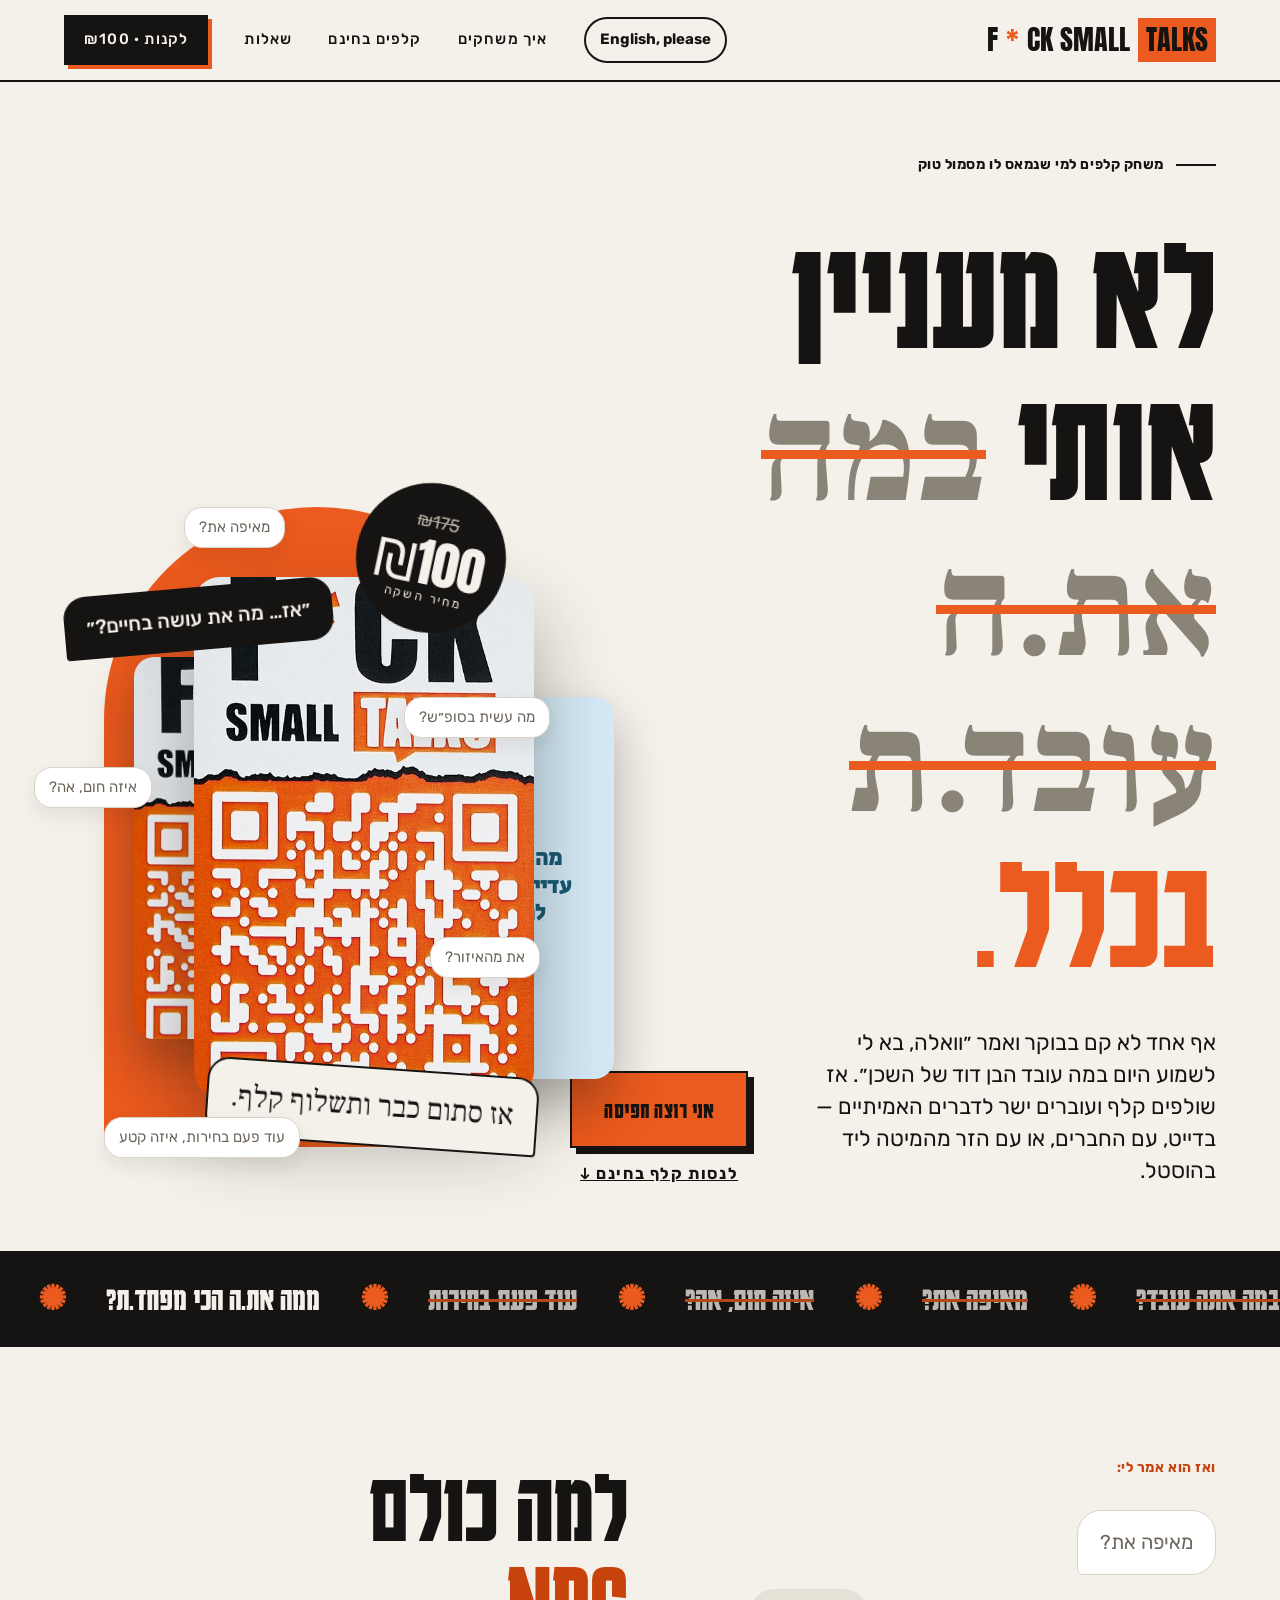
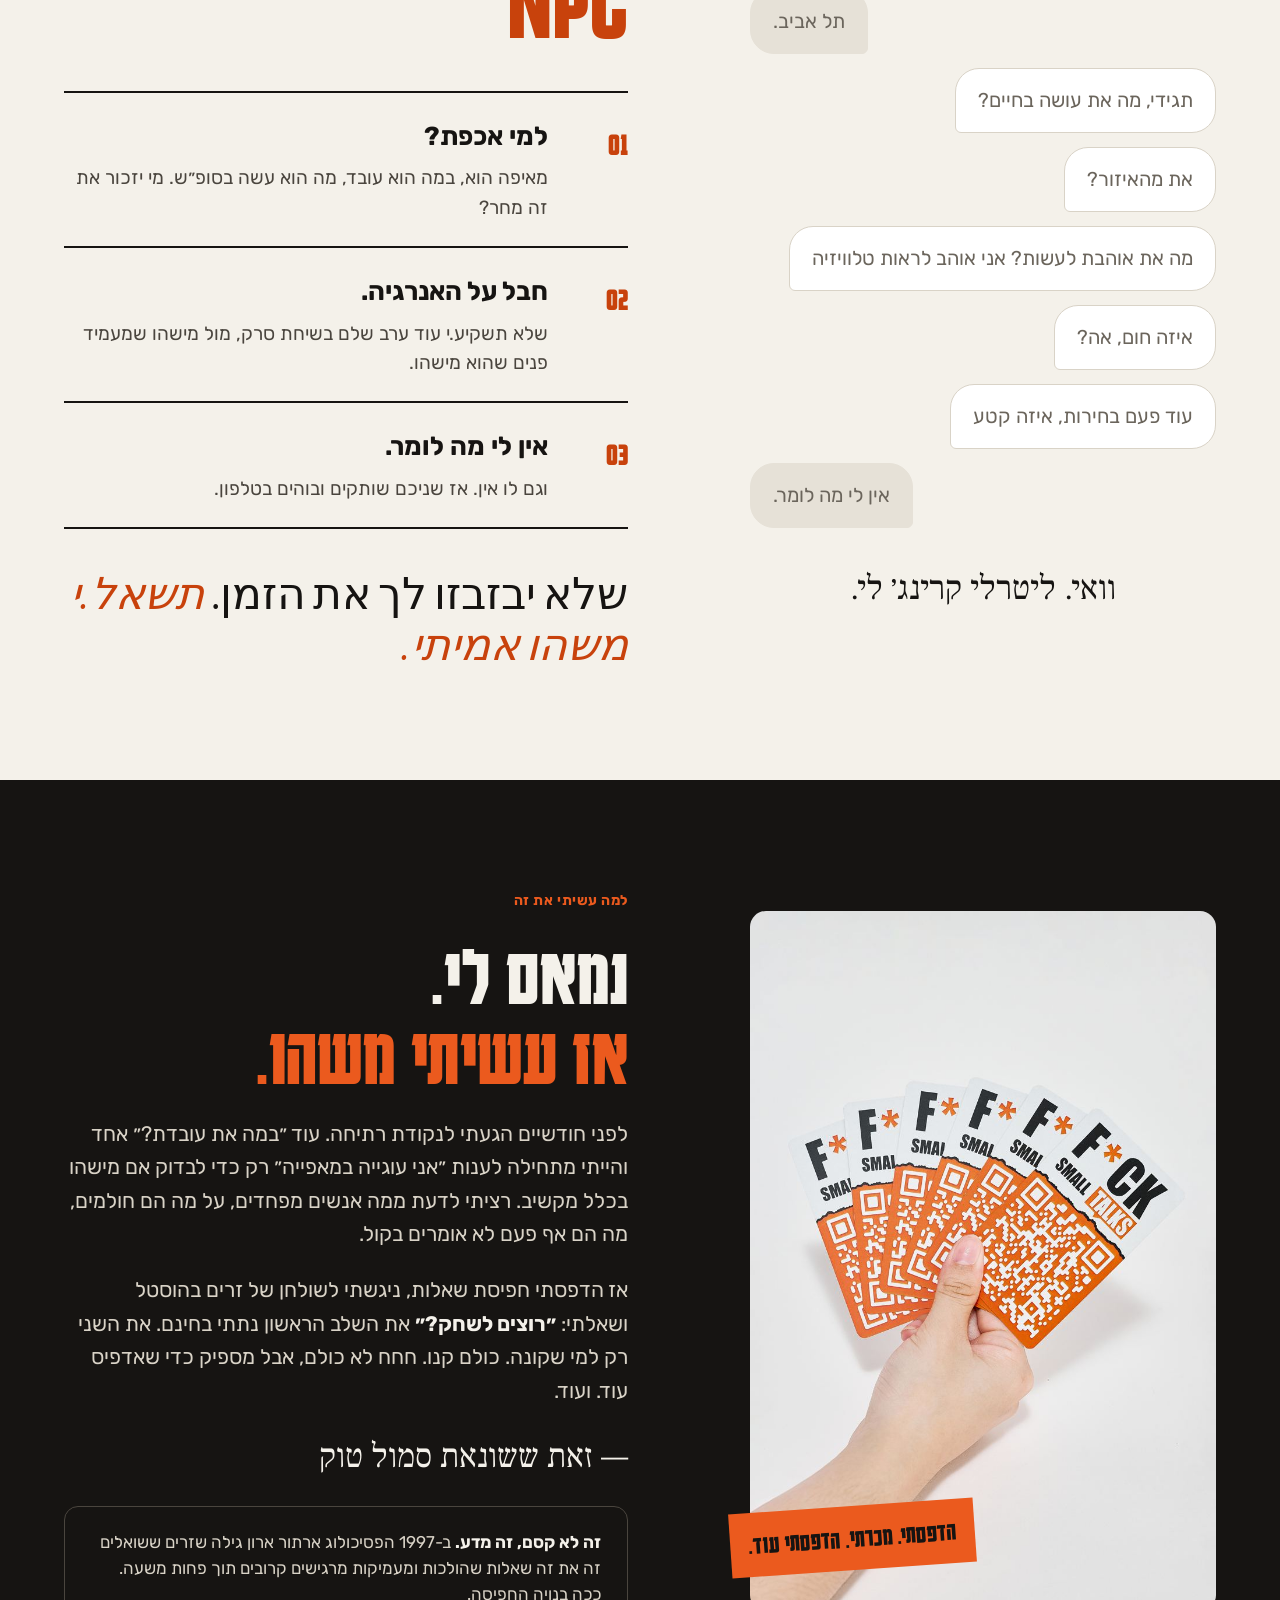
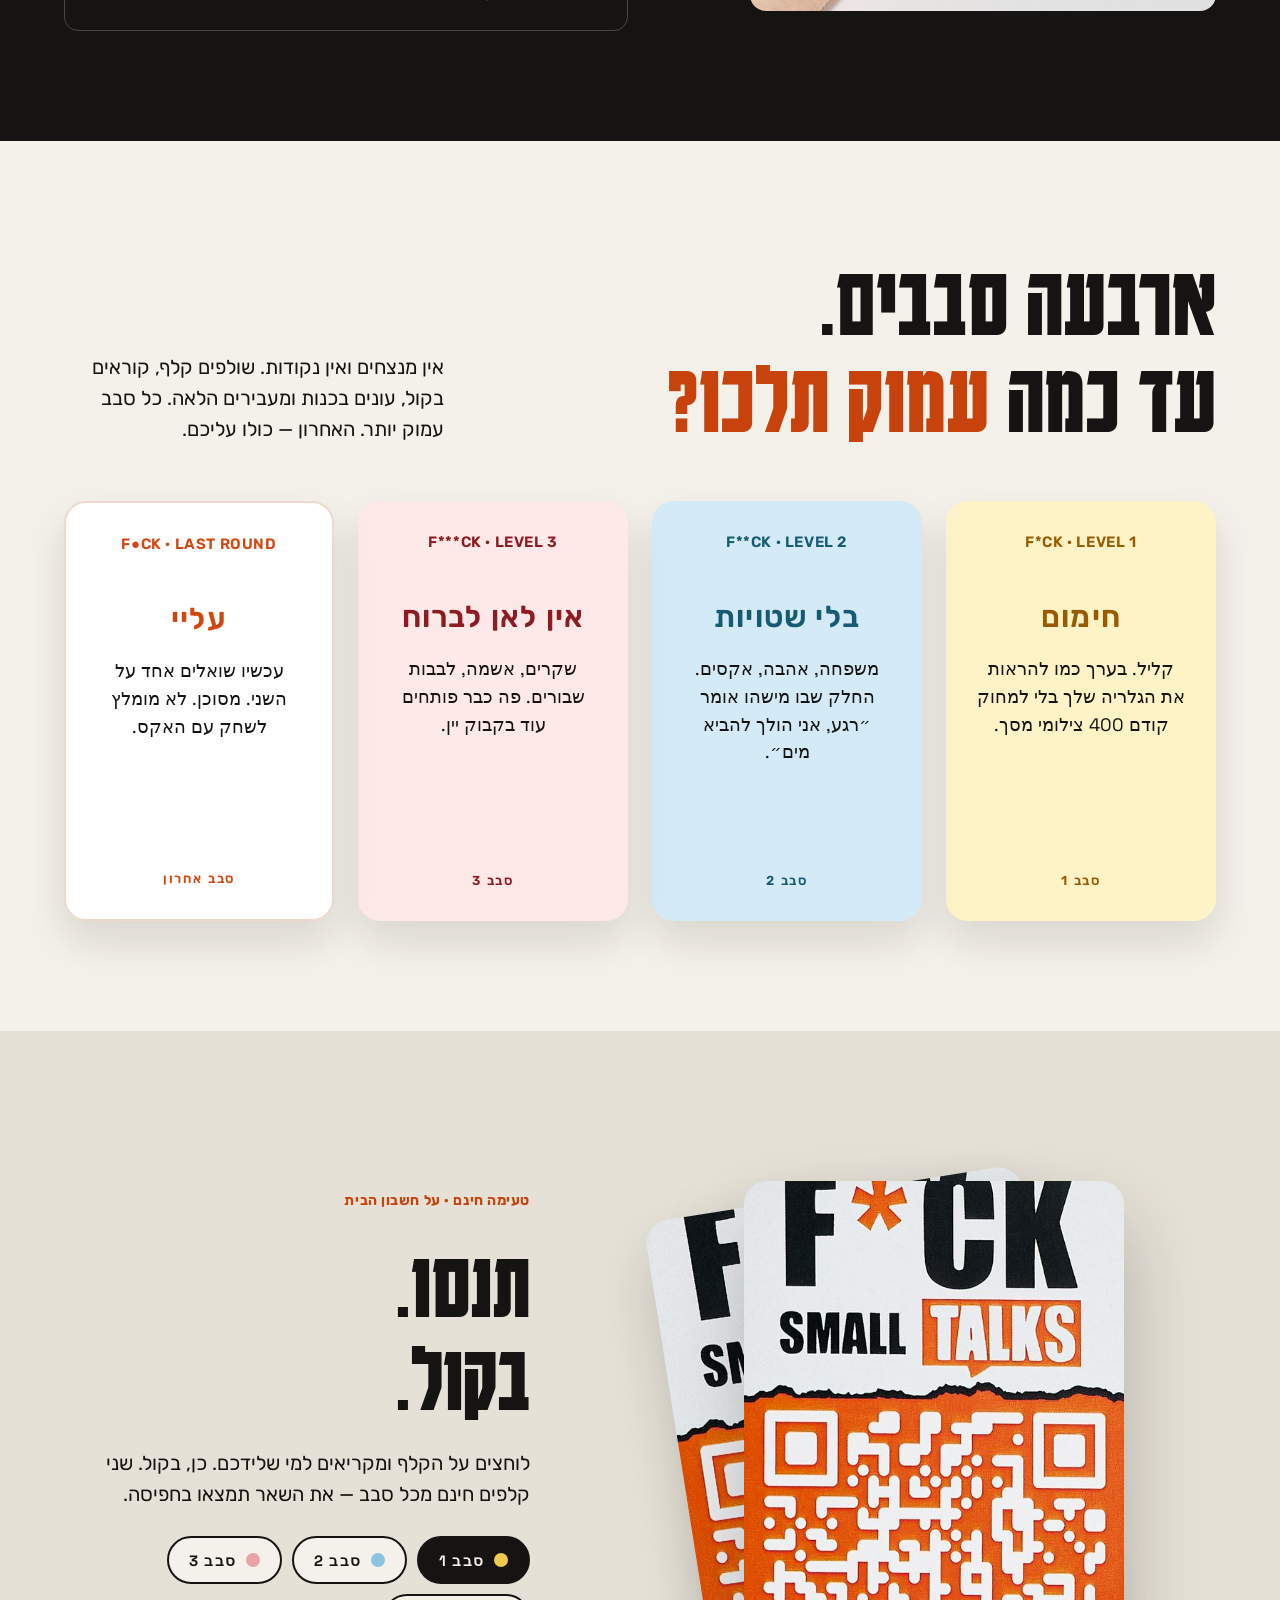
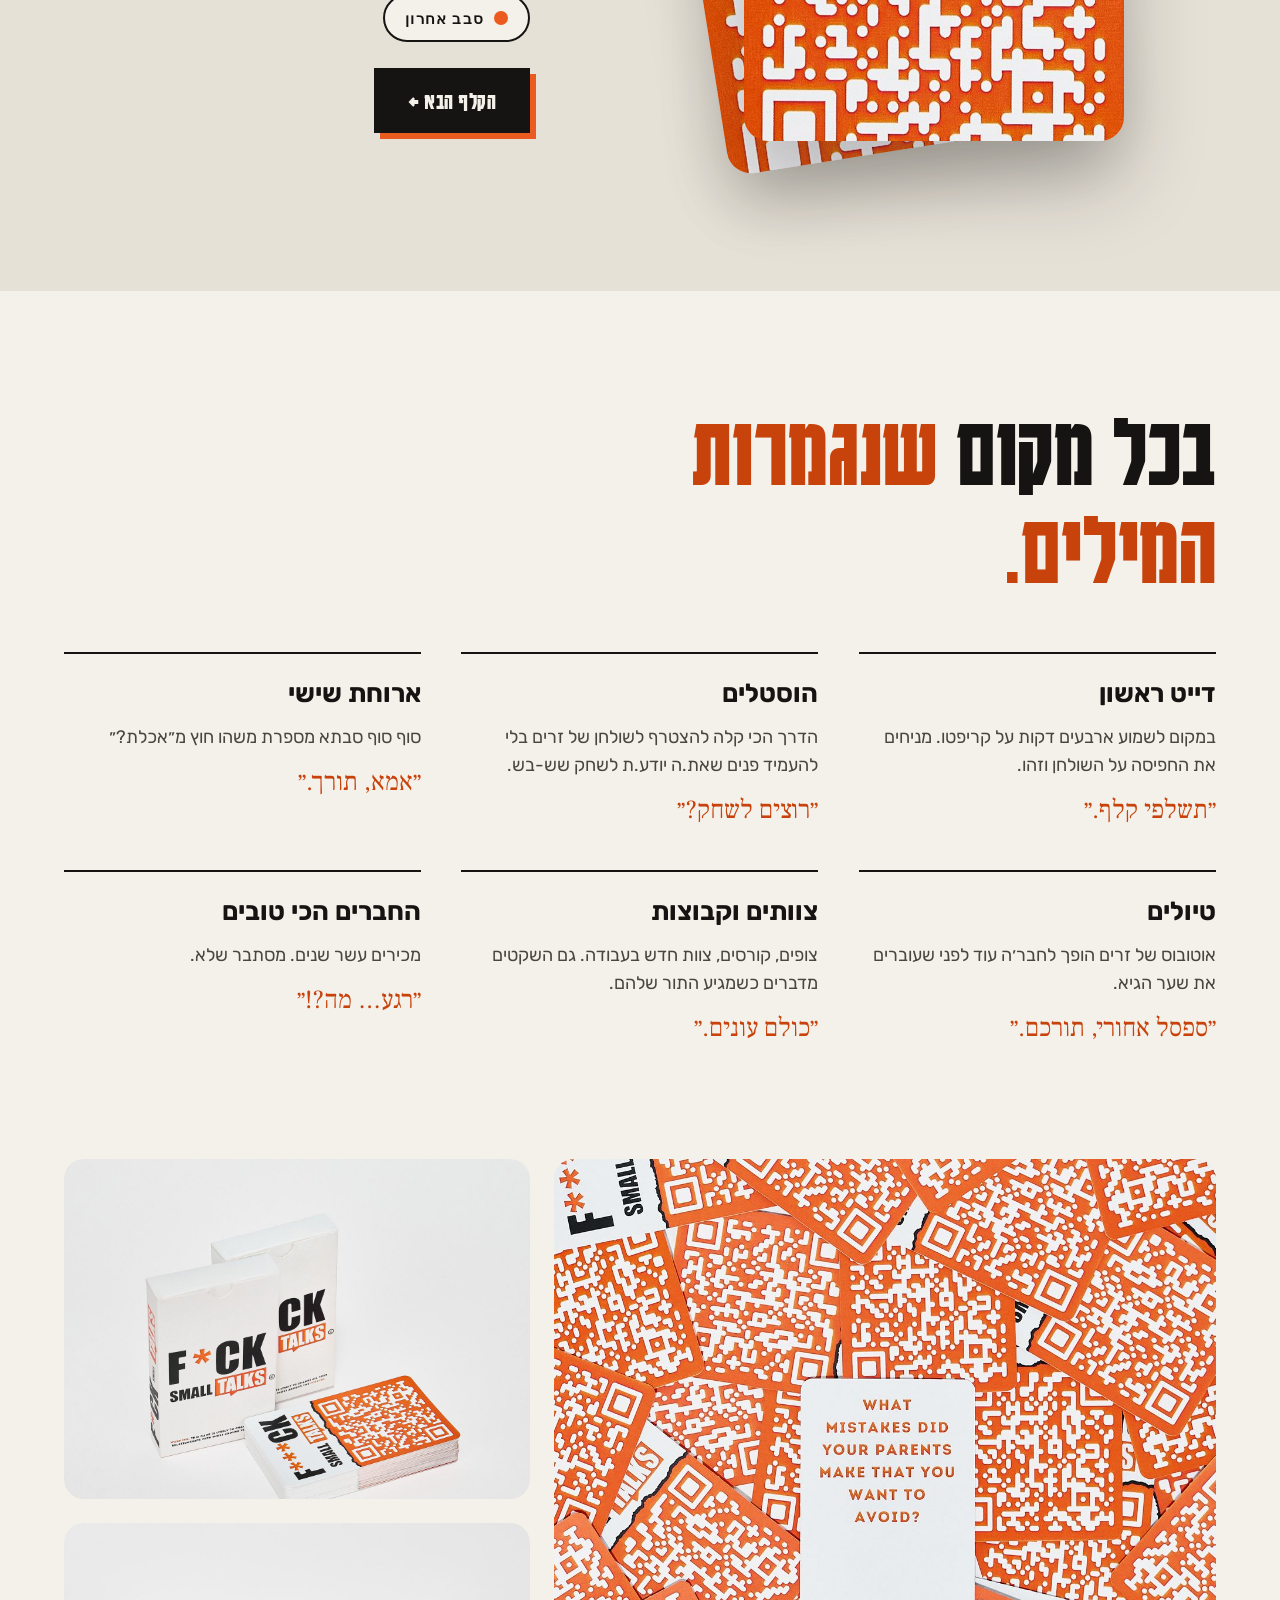
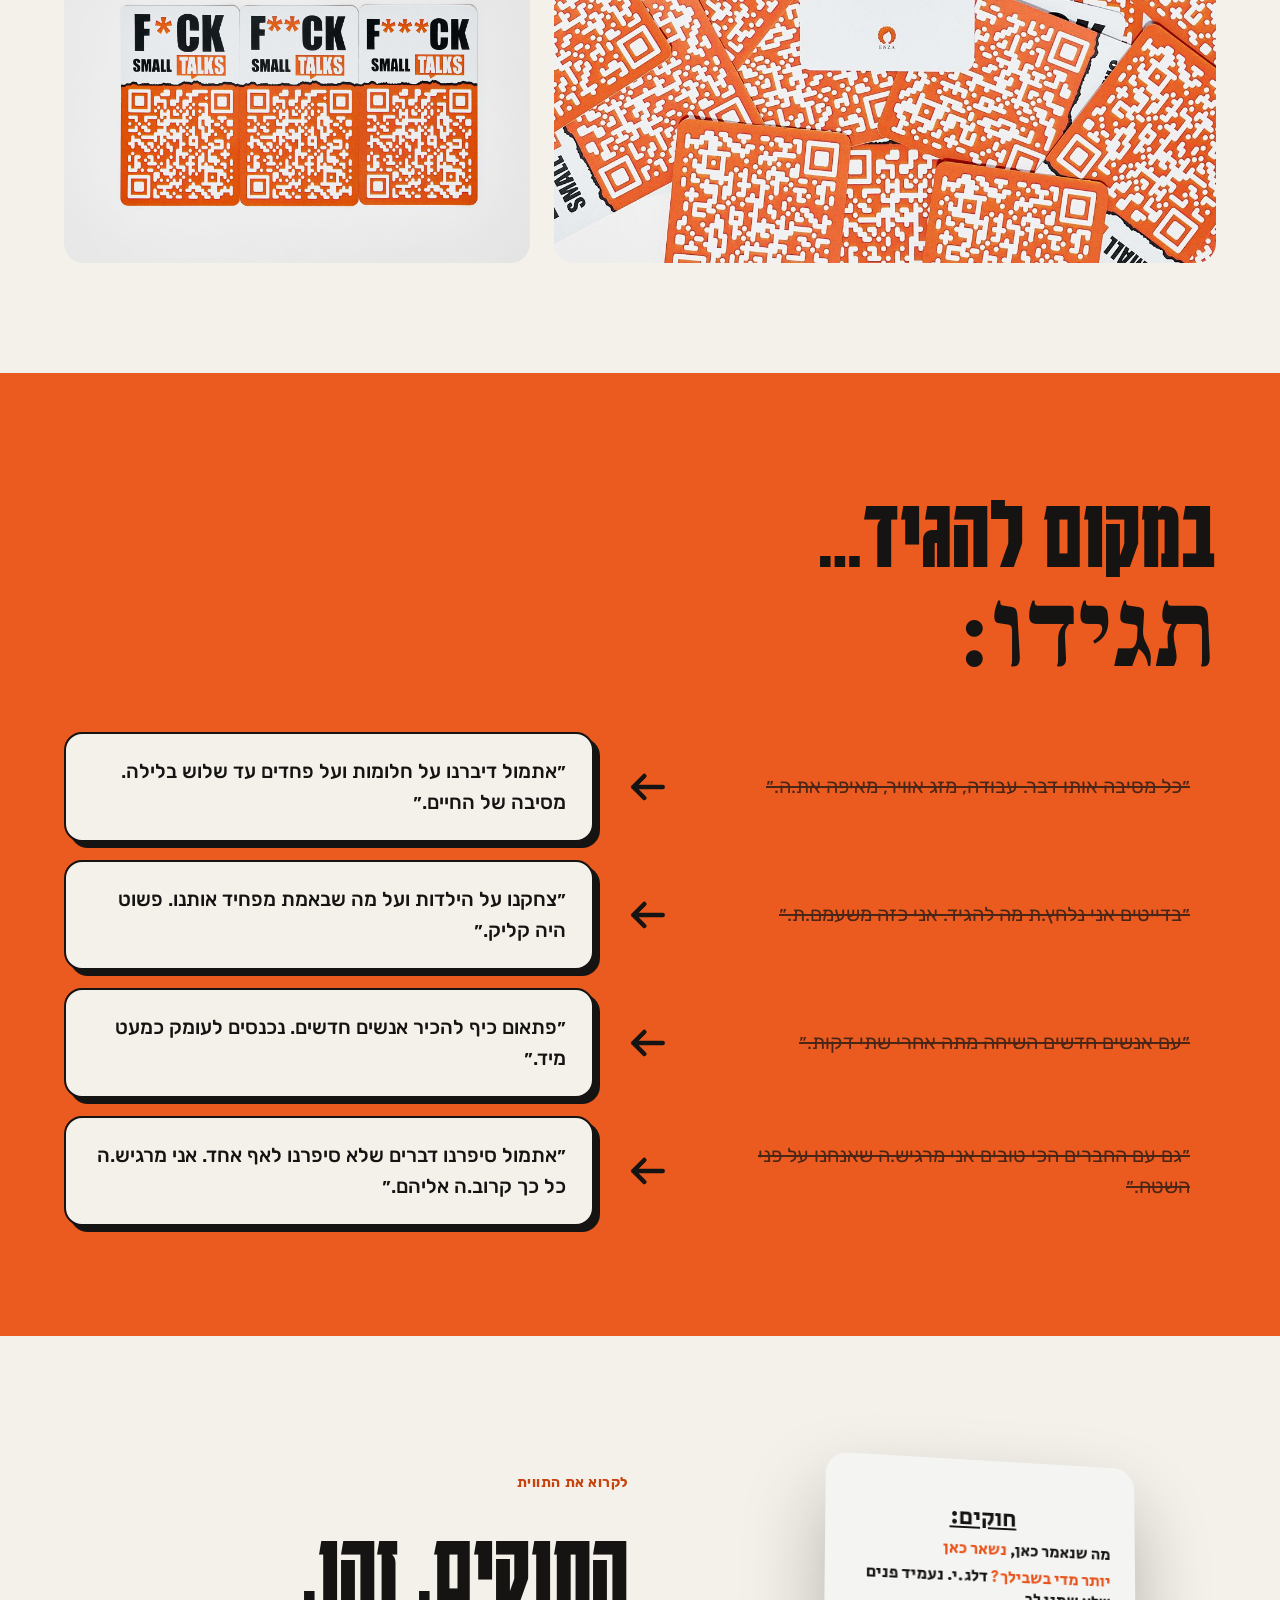
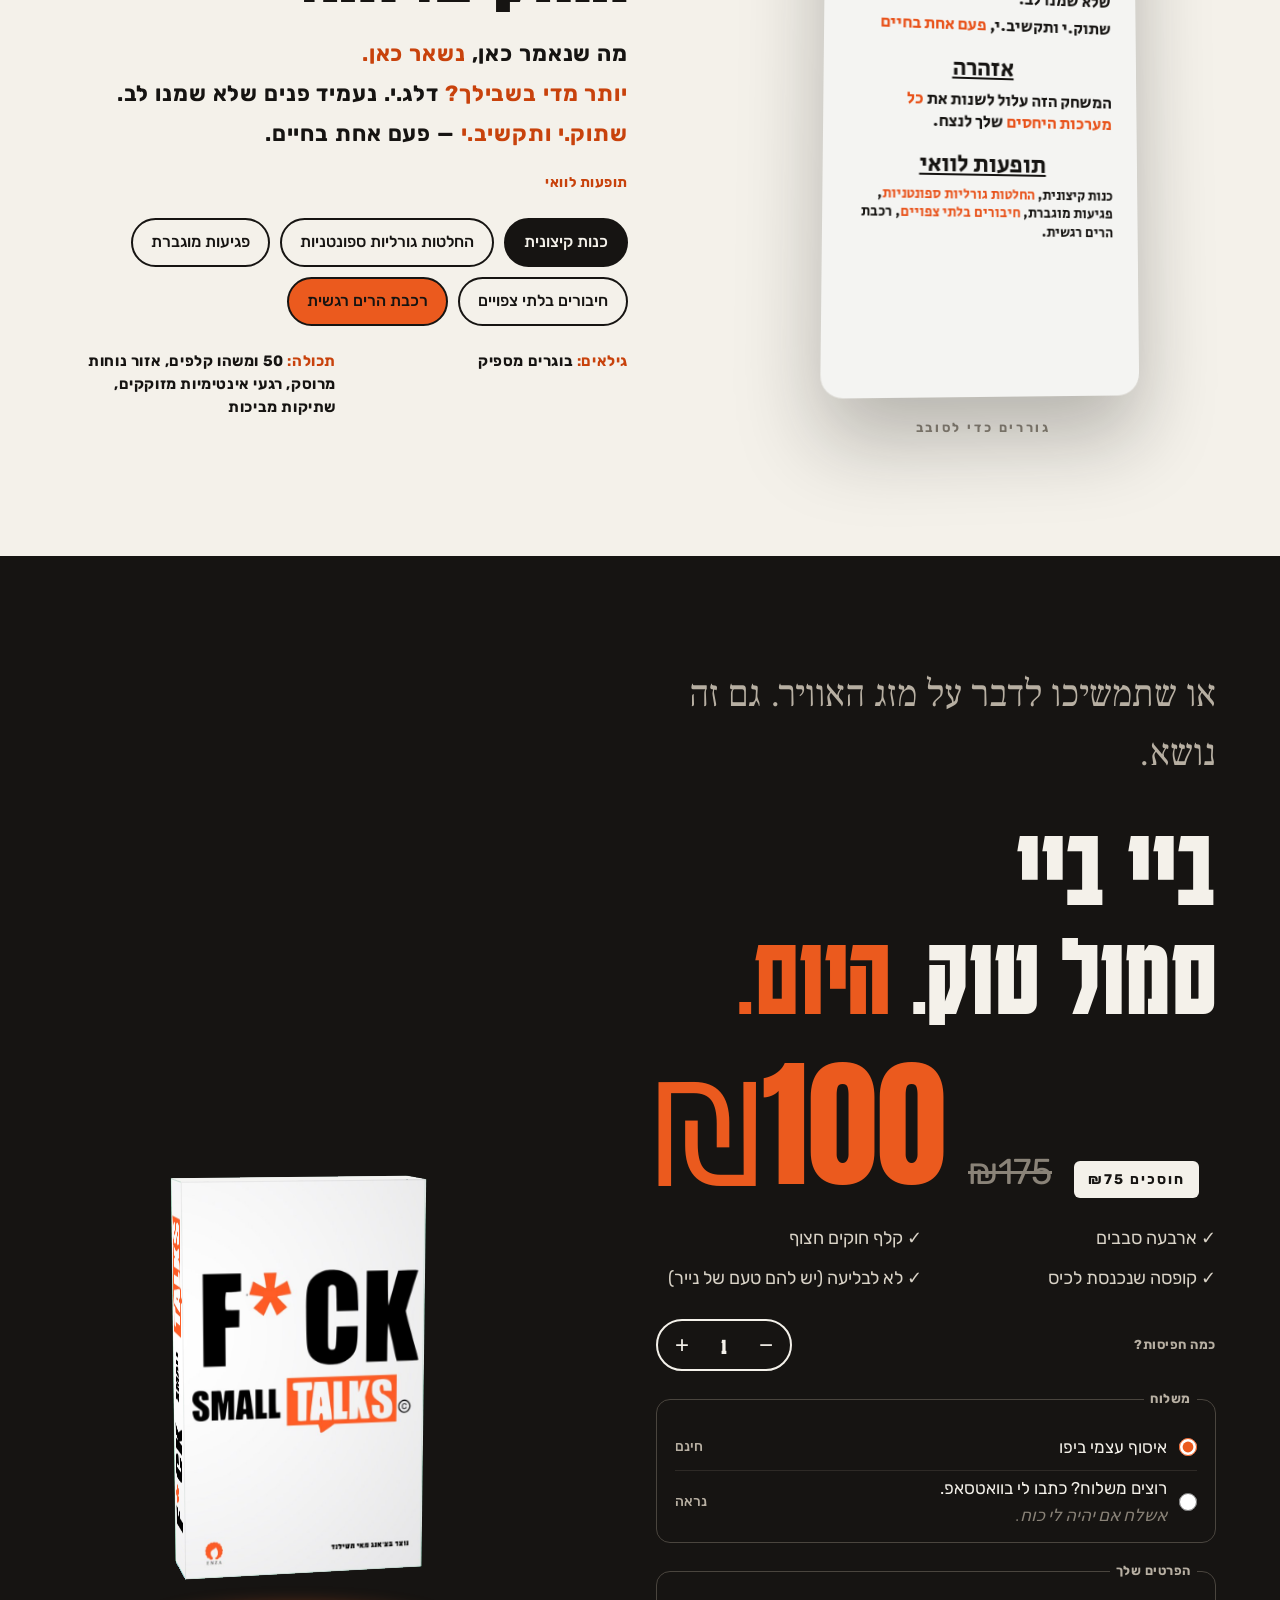
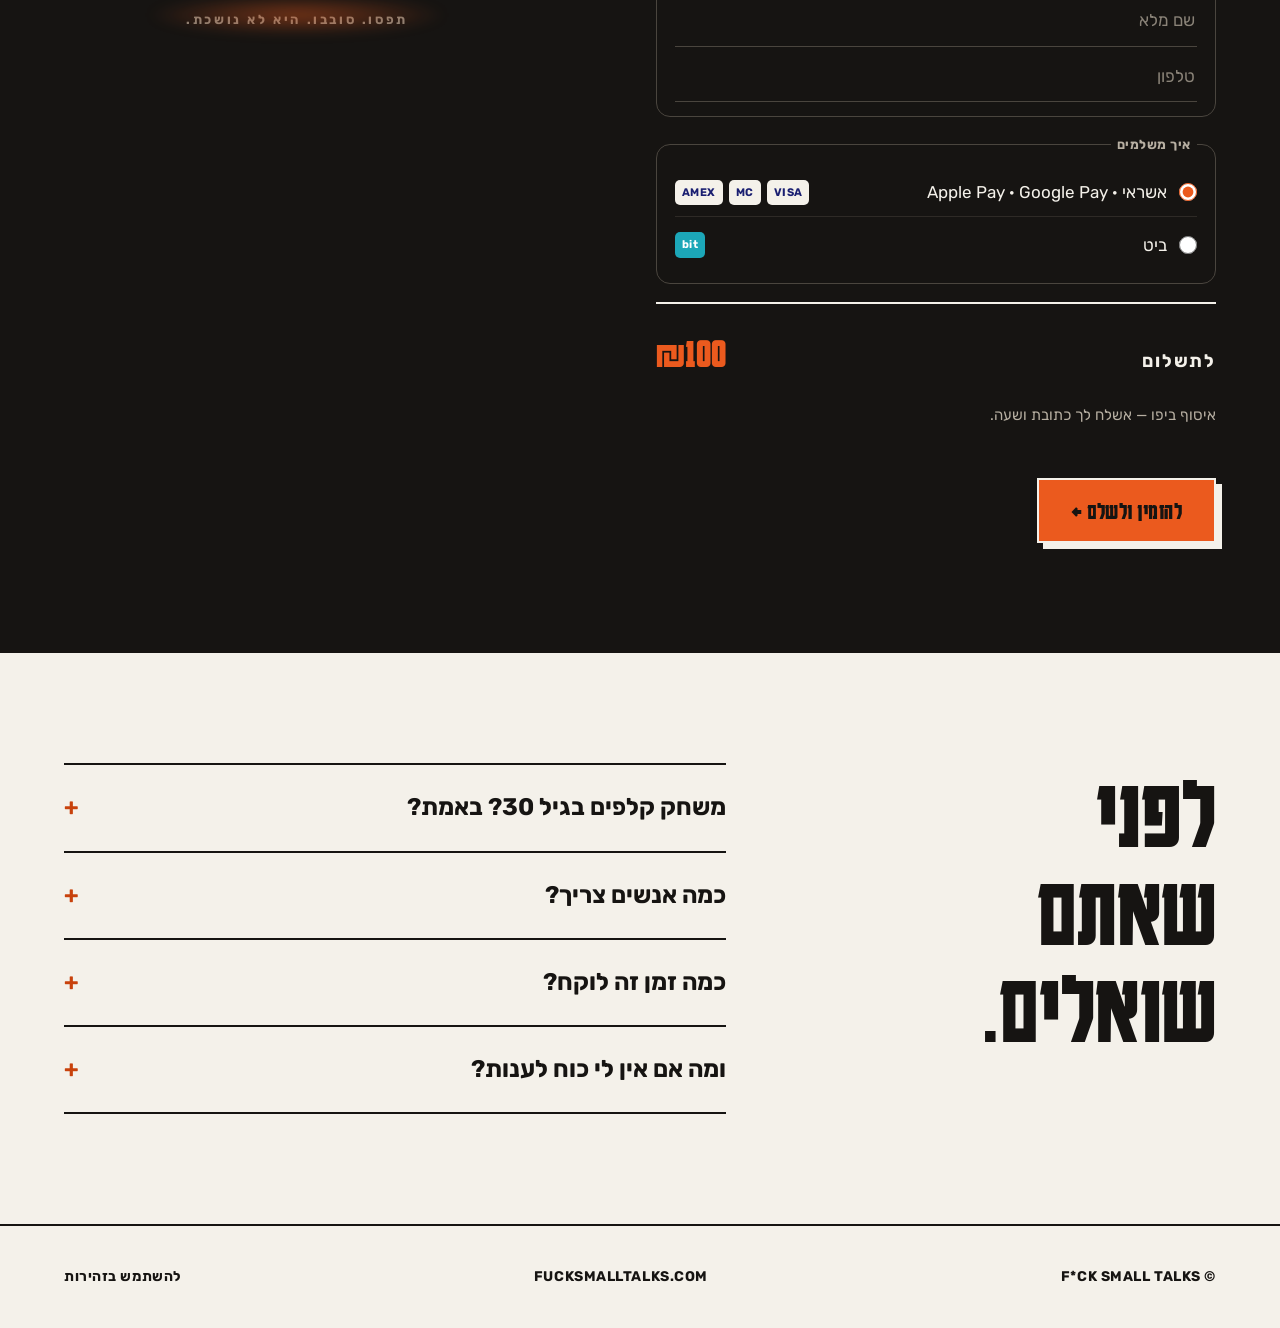
==== docs/he.html @ 609b2f0c "Mobile: free-cards section shows text, rounds, card, then next button Co-Authored-By: Claude Opus 5." ====
<!DOCTYPE html>
<html lang="he" dir="rtl">
<head>
<meta charset="UTF-8"/>
<meta name="viewport" content="width=device-width, initial-scale=1.0"/>
<title>F*CK SMALL TALKS — משחק קלפים נגד סמול טוק</title>
<meta name="description" content="לא מעניין אותי במה את.ה עובד.ת. מה הכי מפחיד אותך? משחק קלפים שלוקח כל שיחה לעומק תוך דקות."/>
<meta property="og:title" content="F*CK SMALL TALKS"/>
<meta property="og:description" content="Nobody cares what you do for a living. Tell me your biggest fear."/>
<meta property="og:image" content="img/group6.jpg"/>
<link rel="preconnect" href="https://fonts.googleapis.com"/>
<link rel="preconnect" href="https://fonts.gstatic.com" crossorigin/>
<link href="https://fonts.googleapis.com/css2?family=Anton&family=Karantina:wght@700&family=Rubik:wght@400;500;700&family=Secular+One&family=Frank+Ruhl+Libre:wght@500&family=Fredoka:wght@500;600&family=Instrument+Serif:ital@0;1&family=Space+Grotesk:wght@400;500;700&display=swap" rel="stylesheet"/>
<style>
:root{
  --paper:#F4F1EA;--paper2:#E6E1D7;--ink:#161412;--orange:#EB5A1E;--orange-dk:#C8420C;
  --muted:#4A453E;--line:#D9D3C7;
}
*,*::before,*::after{box-sizing:border-box;margin:0;padding:0}
html{scroll-behavior:smooth;overflow-x:hidden}
body{background:var(--paper);color:var(--ink);font-family:'Space Grotesk',sans-serif;font-size:18px;line-height:1.55;overflow-x:hidden}
img{max-width:100%;display:block}
a{color:var(--ink)}a:hover{color:var(--orange-dk)}
.wrap{max-width:1440px;margin:0 auto;padding:0 64px}
.display{font-family:Anton,'Arial Narrow',sans-serif;font-weight:400;text-transform:uppercase;line-height:.9}
.serif{font-family:'Instrument Serif',serif;font-style:italic;text-transform:none}
.kicker{font-size:14px;font-weight:700;letter-spacing:.22em;text-transform:uppercase;color:var(--orange-dk)}
.o{color:var(--orange)}.odk{color:var(--orange-dk)}
section{padding:110px 0}
h2.display{font-size:clamp(56px,8vw,120px)}
.grid12{display:grid;grid-template-columns:repeat(12,minmax(0,1fr));column-gap:24px}
.btn{display:inline-block;text-decoration:none;font-family:Anton,sans-serif;text-transform:uppercase;letter-spacing:.02em;font-size:24px;padding:18px 32px;border:2px solid var(--ink);cursor:pointer;transition:transform .15s,box-shadow .15s}
.btn:hover{transform:translate(-2px,-2px)}
.btn-o{background:var(--orange);color:var(--ink);box-shadow:6px 6px 0 var(--ink)}
.btn-o:hover{color:var(--ink);box-shadow:8px 8px 0 var(--ink)}
.btn-k{background:var(--ink);color:var(--paper);box-shadow:6px 6px 0 var(--orange)}
.btn-k:hover{color:var(--paper)}

/* NAV */
nav{position:sticky;top:0;z-index:40;background:rgba(244,241,234,.94);backdrop-filter:blur(8px);border-bottom:2px solid var(--ink)}
nav .wrap{height:80px;display:flex;align-items:center;justify-content:space-between}
.logo{text-decoration:none;font-family:Anton,sans-serif;font-size:28px;display:flex;align-items:baseline;gap:8px}
.logo .star{color:var(--orange)}
.logo .tag{background:var(--orange);padding:0 8px}
.navlinks{display:flex;align-items:center;gap:36px;font-size:15px;font-weight:500;letter-spacing:.08em;text-transform:uppercase}
.navlinks a{text-decoration:none}
.navlinks .mb{display:none}
.navlinks .lang{border:2px solid var(--ink);padding:9px 14px;border-radius:999px;text-transform:none;letter-spacing:0;font-weight:700;white-space:nowrap}
.navlinks .lang:hover{background:var(--orange);color:var(--ink)}
.navlinks .cta{background:var(--ink);color:var(--paper);padding:13px 20px;box-shadow:4px 4px 0 var(--orange)}

/* INTRO */
.intro{position:fixed;inset:0;background:var(--ink);z-index:100;overflow:hidden;perspective:1400px;animation:curtain .9s cubic-bezier(.7,0,.2,1) 2.6s forwards}
@keyframes curtain{to{transform:translateY(-105%);visibility:hidden}}
.intro-txt{position:absolute;left:16px;right:16px;top:12vh;text-align:center;font-family:Anton,sans-serif;font-size:clamp(34px,5vw,64px);text-transform:uppercase;color:var(--paper);opacity:0;animation:fadeup .6s ease 1.1s forwards}
@keyframes fadeup{from{opacity:0;transform:translateY(20px)}to{opacity:1;transform:none}}
.deal{position:absolute;left:50%;top:50%;width:min(300px,42vw);aspect-ratio:533/900;margin:-12% 0 0 calc(min(300px,42vw)/-2);border-radius:22px;background:url(img/cardback.jpg) center/cover;box-shadow:0 30px 60px rgba(0,0,0,.45);opacity:0;animation:drop .7s cubic-bezier(.2,.9,.25,1.15) forwards,fan .8s cubic-bezier(.6,0,.2,1) 1.5s forwards}
.d1{animation-delay:.05s,1.5s;--fx:-160%;--fr:-24deg}.d2{animation-delay:.2s,1.5s;--fx:-80%;--fr:-12deg}.d3{animation-delay:.35s,1.5s;--fx:0%;--fr:0deg}.d4{animation-delay:.5s,1.5s;--fx:80%;--fr:12deg}.d5{animation-delay:.65s,1.5s;--fx:160%;--fr:24deg}
@keyframes drop{0%{opacity:0;transform:translate3d(0,-900px,400px) rotateX(70deg) rotateZ(-30deg)}100%{opacity:1;transform:none}}
@keyframes fan{to{opacity:1;transform:translate3d(var(--fx),40px,0) rotateZ(var(--fr))}}

/* HERO */
#top{padding:72px 0 64px}
.hero{align-items:end}
.hero-l{grid-column:span 7;display:flex;flex-direction:column;gap:40px}
.eyebrow{display:flex;align-items:center;gap:12px;font-size:14px;font-weight:700;letter-spacing:.22em;text-transform:uppercase}
.eyebrow::before{content:'';width:40px;height:2px;background:var(--ink)}
h1.display{font-size:clamp(64px,11.5vw,168px);line-height:.86}
h1 .strike{font-size:.9em;color:#8A8378;text-decoration:line-through;text-decoration-color:var(--orange);text-decoration-thickness:.06em}
.hero-row{display:flex;gap:48px;align-items:flex-end;flex-wrap:wrap}
.hero-row p{max-width:420px;font-size:22px;line-height:1.45}
.hero-ctas{display:flex;flex-direction:column;gap:14px;text-align:center}
.hero-ctas small{font-size:16px;font-weight:700;text-transform:uppercase;letter-spacing:.1em}
.hero-r{grid-column:span 5;position:relative;height:720px}
.arch{position:absolute;inset:40px 0 40px 40px;background:var(--orange);border-radius:300px 300px 24px 24px}
.stage{position:absolute;left:130px;top:110px;width:340px;height:520px;perspective:1600px}
.spin{position:relative;width:100%;height:100%;transform-style:preserve-3d;animation:spin360 9s cubic-bezier(.45,.05,.55,.95) infinite}
.spin:hover{animation-play-state:paused}
@keyframes spin360{0%{transform:rotateX(8deg) rotateY(0)}50%{transform:rotateX(-6deg) rotateY(180deg)}100%{transform:rotateX(8deg) rotateY(360deg)}}
.side{position:absolute;inset:0;border-radius:26px;backface-visibility:hidden;-webkit-backface-visibility:hidden;box-shadow:0 40px 80px rgba(22,20,18,.35)}
.side.back{background:url(img/cardback.jpg) center/cover}
.side.face{transform:rotateY(180deg);background:#FCE9E8;color:#8E1B22;display:flex;flex-direction:column;align-items:center;justify-content:flex-start;padding:70px 36px 36px;text-align:center;font-family:Fredoka,sans-serif;font-weight:600;text-transform:uppercase;letter-spacing:.05em}
.side.face .q{font-size:30px;line-height:1.25}
.side.face .cat{position:absolute;bottom:32px;left:0;right:0;font-size:14px;letter-spacing:.14em}
.orbit{position:absolute;width:250px;height:382px;border-radius:20px;box-shadow:0 24px 50px rgba(22,20,18,.3);animation:orbit 12s ease-in-out infinite}
.orbit.a{left:70px;top:190px;--r:-14deg;background:url(img/cardback.jpg) center/cover}
.orbit.b{left:300px;top:230px;--r:12deg;animation-delay:-6s;background:#D4EAF6;color:#175A74;display:flex;align-items:center;justify-content:center;padding:30px;text-align:center;font-family:Fredoka,sans-serif;font-weight:600;font-size:22px;line-height:1.25;text-transform:uppercase;letter-spacing:.04em}
@keyframes orbit{0%,100%{transform:translateY(0) rotate(var(--r))}50%{transform:translateY(-26px) rotate(calc(var(--r) + 6deg))}}
.bubble{position:absolute;left:0;top:120px;background:var(--ink);color:var(--paper);padding:16px 22px;border-radius:22px 22px 22px 4px;font-size:20px;font-weight:500;transform:rotate(-5deg)}
.bubble2{position:absolute;right:-8px;top:600px;background:var(--paper);border:2px solid var(--ink);padding:14px 22px;border-radius:22px 22px 4px 22px;font-size:30px;transform:rotate(4deg)}
.sticker{position:absolute;right:24px;top:16px;width:150px;height:150px;border-radius:75px;background:var(--ink);color:var(--paper);display:flex;flex-direction:column;align-items:center;justify-content:center;transform:rotate(12deg)}
.sticker s{font-size:18px;color:#B7AFA2}
.sticker b{font-family:Anton,sans-serif;font-weight:400;font-size:52px;line-height:1}
.sticker small{font-size:12px;letter-spacing:.2em;text-transform:uppercase}

/* MARQUEE */
.marquee{background:var(--ink);color:var(--paper);overflow:hidden;white-space:nowrap;height:96px;display:flex;align-items:center}
.marquee div{display:inline-flex;gap:40px;font-family:Anton,sans-serif;font-size:34px;text-transform:uppercase;animation:mq 40s linear infinite}
.marquee i{font-style:normal;color:var(--orange)}
@keyframes mq{to{transform:translateX(-50%)}}

/* PROBLEM */
.chat{grid-column:span 5;display:flex;flex-direction:column;gap:14px}
.msg{align-self:flex-start;background:#fff;border:1.5px solid var(--line);padding:16px 22px;border-radius:24px 24px 24px 6px;font-size:20px;color:#6B655C}
.msg.me{align-self:flex-end;background:var(--paper2);border-color:var(--paper2);border-radius:24px 24px 6px 24px}
.chat .kill{align-self:center;margin-top:20px;font-size:34px}
.pains{grid-column:7/span 6;display:flex;flex-direction:column;gap:40px}
.pain-list{border-top:2px solid var(--ink)}
.pain{display:grid;grid-template-columns:80px minmax(0,1fr);padding:24px 0;border-bottom:2px solid var(--ink)}
.pain .n{font-family:Anton,sans-serif;font-size:34px;color:var(--orange-dk)}
.pain b{font-size:26px;display:block}
.pain p{font-size:19px;color:var(--muted);margin-top:6px}
.shouldnt{font-family:'Instrument Serif',serif;font-size:44px;line-height:1.15}

/* STORY */
#story{background:var(--ink);color:var(--paper)}
#story .grid12{align-items:center}
.story-img{grid-column:span 5;position:relative}
.story-img img{width:100%;height:700px;object-fit:cover;border-radius:16px}
.story-img span{position:absolute;left:-20px;bottom:40px;background:var(--orange);color:var(--ink);padding:12px 18px;font-family:Anton,sans-serif;font-size:26px;text-transform:uppercase;transform:rotate(-4deg)}
.story-txt{grid-column:7/span 6;display:flex;flex-direction:column;gap:22px}
.story-txt .kicker{color:var(--orange)}
.story-txt h2{font-size:clamp(52px,6.6vw,96px)}
.story-txt p{font-size:21px;line-height:1.6;color:var(--line)}
.story-txt strong{color:var(--paper)}
.sci{padding:22px 26px;border:1.5px solid #4A453E;border-radius:14px;font-size:17px;color:var(--line)}

/* ROUNDS */
.sec-head{display:flex;justify-content:space-between;align-items:flex-end;gap:40px;margin-bottom:56px;flex-wrap:wrap}
.sec-head p{max-width:380px;font-size:20px}
.rounds{display:grid;grid-template-columns:repeat(4,minmax(0,1fr));gap:24px}
.round{min-height:420px;border-radius:22px;padding:30px;display:flex;flex-direction:column;text-align:center;box-shadow:0 20px 40px rgba(22,20,18,.12);font-family:Fredoka,sans-serif;font-weight:600;text-transform:uppercase}
.round:nth-child(1){transform:rotate(-2deg)}.round:nth-child(2){transform:rotate(1deg)}.round:nth-child(3){transform:rotate(-1deg)}.round:nth-child(4){transform:rotate(2deg)}
.round .no{font-size:15px;letter-spacing:.16em}
.round h3{font-weight:600;font-size:30px;letter-spacing:.04em;margin-top:40px}
.round p{font-family:'Space Grotesk',sans-serif;font-weight:400;text-transform:none;font-size:18px;margin-top:14px;color:var(--ink)}
.round .cat{margin-top:auto;font-size:13px;letter-spacing:.14em}

/* TRY */
#try{background:var(--paper2)}
#try .grid12{align-items:center}
.table{grid-column:span 6;display:flex;justify-content:center;align-items:center;position:relative;height:640px}
.table .under{position:absolute;width:380px;height:560px;border-radius:24px;background:url(img/cardback.jpg) center/cover;transform:rotate(-9deg) translateX(-60px);box-shadow:0 30px 60px rgba(22,20,18,.18)}
.pcard{position:relative;width:380px;height:560px;cursor:pointer;perspective:1400px;-webkit-perspective:1400px;-webkit-tap-highlight-color:transparent}
.pcard .inner{position:absolute;inset:0;display:block;-webkit-transform-style:preserve-3d;transform-style:preserve-3d;transition:transform .7s cubic-bezier(.2,.8,.2,1)}
.pcard.flip .inner{transform:rotateY(180deg)}
.pcard .f{position:absolute;inset:0;display:flex;border-radius:24px;backface-visibility:hidden;-webkit-backface-visibility:hidden;box-shadow:0 40px 80px rgba(22,20,18,.25)}
.pcard .f.back{background:url(img/cardback.jpg) center/cover}
.pcard .f.front{transform:rotateY(180deg);display:flex;flex-direction:column;align-items:center;padding:70px 40px 40px;text-align:center;font-family:Fredoka,sans-serif;font-weight:600;text-transform:uppercase;letter-spacing:.05em}
.pcard .q{font-size:32px;line-height:1.25}
.pcard .lockpill{display:none;margin-top:30px;align-items:center;gap:8px;background:var(--ink);color:var(--paper);padding:10px 16px;border-radius:999px;font-family:'Space Grotesk',sans-serif;font-size:14px;font-weight:700;letter-spacing:.1em}
.pcard.end .lockpill{display:flex}
.pcard .cat{position:absolute;bottom:34px;left:0;right:0;font-size:14px;letter-spacing:.14em}
.try-txt{grid-column:8/span 5;display:flex;flex-direction:column;gap:26px}
.try-txt h2{font-size:clamp(56px,7.6vw,110px)}
.pills{display:flex;flex-wrap:wrap;gap:10px}
.pill{display:flex;align-items:center;gap:10px;min-height:48px;padding:0 20px;border-radius:999px;border:2px solid var(--ink);background:var(--paper);color:var(--ink);font:700 15px 'Space Grotesk',sans-serif;letter-spacing:.08em;text-transform:uppercase;cursor:pointer}
.pill i{width:14px;height:14px;border-radius:7px}
.pill.on{background:var(--ink);color:var(--paper)}
.endnote{display:none;padding:20px 24px;border:2px dashed var(--ink);border-radius:14px;font-size:18px}
.endnote.show{display:block}
.endnote a{font-weight:700;color:var(--orange-dk)}
#next{align-self:flex-start}

/* WHERE */
.places{display:grid;grid-template-columns:repeat(3,minmax(0,1fr));gap:40px;margin-top:56px}
.place{border-top:2px solid var(--ink);padding-top:20px;display:flex;flex-direction:column;gap:10px}
.place b{font-size:26px}
.place p{font-size:18px;color:var(--muted)}
.place .say{font-size:26px;color:var(--orange-dk)}

/* GALLERY */
.gallery{display:grid;grid-template-columns:repeat(12,minmax(0,1fr));grid-template-rows:repeat(2,340px);gap:24px}
.gallery img{width:100%;height:100%;object-fit:cover;border-radius:20px}
.gallery .big{grid-column:span 7;grid-row:span 2}
.gallery .sm{grid-column:span 5}

/* CHANGE */
#change{background:var(--orange)}
#change h2 .serif{font-size:1.07em}
.ba{display:flex;flex-direction:column;gap:18px;margin-top:48px}
.ba-row{display:grid;grid-template-columns:minmax(0,1fr) 60px minmax(0,1fr);align-items:center;gap:16px}
.ba-row .before{padding:22px 26px;font-size:20px;text-decoration:line-through;text-decoration-thickness:2px;opacity:.75}
.ba-row .after{padding:22px 26px;background:var(--paper);border:2px solid var(--ink);border-radius:18px;box-shadow:6px 6px 0 var(--ink);font-size:20px;font-weight:500}

/* RULES */
#rules .grid12{align-items:center}
.rules-stage{grid-column:span 5;height:600px;perspective:1600px;display:flex;flex-direction:column;align-items:center;justify-content:center;gap:24px;cursor:grab;touch-action:pan-y;user-select:none}
.rules-stage:active{cursor:grabbing}
.rules-spin{position:relative;width:320px;height:540px;transform-style:preserve-3d;will-change:transform}
.rside{position:absolute;inset:0;border-radius:22px;backface-visibility:hidden;-webkit-backface-visibility:hidden;background-size:cover;background-position:center;box-shadow:0 40px 80px rgba(22,20,18,.28)}
.rfront{background-image:url(img/rules.jpg)}
.rback{background-image:url(img/cardback.jpg);transform:rotateY(180deg)}
.rhint{font-size:13px;font-weight:700;letter-spacing:.2em;text-transform:uppercase;color:#8A8378}
[data-tilt]{transition:transform .25s ease-out;transform-style:preserve-3d;will-change:transform}
.rules-txt{grid-column:7/span 6;display:flex;flex-direction:column;gap:24px}
.rules-list{display:flex;flex-direction:column;gap:10px;font-size:22px;font-weight:700;letter-spacing:.06em;text-transform:uppercase;line-height:1.35}
.fx{display:flex;flex-wrap:wrap;gap:10px}
.fx span{padding:10px 18px;border:2px solid var(--ink);border-radius:999px;font-size:16px;font-weight:500}
.fx .k{background:var(--ink);color:var(--paper)}.fx .or{background:var(--orange)}
.label2{display:grid;grid-template-columns:repeat(2,minmax(0,1fr));gap:20px;font-size:15px;font-weight:700;letter-spacing:.06em;text-transform:uppercase}

/* BUY */
#buy{background:var(--ink);color:var(--paper)}
#buy .grid12{align-items:center}
.buy-txt{grid-column:span 6;display:flex;flex-direction:column;gap:26px}
.buy-txt .serif{font-size:38px;color:#B7AFA2}
.buy-txt h2{font-size:clamp(60px,9vw,130px);line-height:.86}
.price{display:flex;align-items:baseline;gap:22px;flex-wrap:wrap}
.price b{font-family:Anton,sans-serif;font-weight:400;font-size:140px;line-height:1;color:var(--orange)}
.price s{font-size:36px;color:#8A8378}
.price span{padding:8px 14px;background:var(--paper);color:var(--ink);font-size:14px;font-weight:700;letter-spacing:.14em;text-transform:uppercase;border-radius:6px}
.incl{display:grid;grid-template-columns:repeat(2,minmax(0,1fr));gap:12px 24px;font-size:18px;color:var(--line)}
.pay{display:flex;gap:16px;flex-wrap:wrap}
#buy .btn-o{border-color:var(--paper);box-shadow:6px 6px 0 var(--paper)}
#buy .btn-ghost{color:var(--paper);border-color:var(--paper);background:none}
.paynote{font-size:15px;color:#B7AFA2}
.checkout{display:flex;flex-direction:column;gap:18px;max-width:560px}
.co-label{font-size:13px;font-weight:700;letter-spacing:.18em;text-transform:uppercase;color:#B7AFA2;padding:0}
.co-row{display:flex;align-items:center;justify-content:space-between;gap:16px}
.qty{display:flex;align-items:center;border:2px solid var(--paper);border-radius:999px}
.qty button{width:48px;height:48px;background:none;border:none;color:var(--paper);font-size:24px;cursor:pointer}
.qty output{min-width:36px;text-align:center;font-family:Anton,sans-serif;font-size:24px}
.co-box{border:1.5px solid #4A453E;border-radius:14px;padding:14px 18px;display:flex;flex-direction:column;gap:4px}
.co-box legend{padding:0 6px}
.opt{display:flex;align-items:center;gap:12px;min-height:48px;cursor:pointer;border-bottom:1px solid #2E2A26}
.opt:last-child{border-bottom:none}
.opt input{accent-color:var(--orange);width:18px;height:18px;flex-shrink:0}
.opt span{flex:1;font-size:17px}
.opt b{font-size:14px;font-weight:500;color:#B7AFA2}
.chips{display:flex;gap:6px;font-style:normal}
.chips i{font-style:normal;font-size:11px;font-weight:700;letter-spacing:.04em;background:var(--paper);color:#1A1F71;padding:4px 7px;border-radius:5px}
.chips i.bit{background:#1CA7B8;color:#fff}
.field{width:100%;background:none;border:none;border-bottom:1px solid #4A453E;color:var(--paper);font:inherit;font-size:17px;padding:12px 2px;outline:none}
.field::placeholder{color:#8A8378}
.field:focus{border-bottom-color:var(--orange)}
.field.bad{border-bottom-color:#E5484D}
.co-total{display:flex;justify-content:space-between;align-items:baseline;border-top:2px solid var(--paper);padding-top:14px;font-size:18px;font-weight:700;text-transform:uppercase;letter-spacing:.1em}
.co-total strong{font-family:Anton,sans-serif;font-weight:400;font-size:44px;color:var(--orange);letter-spacing:0}
.co-err{color:#FF8A80;font-size:15px;min-height:1em}
.co-go{align-self:flex-start}
.co-steps{display:flex;gap:14px;flex-wrap:wrap}
.field[hidden],.pickup-only[hidden]{display:none}
.pickup-only{display:flex;flex-direction:column;gap:18px}
.opt small{display:block;font-size:14px;color:#8A8378;font-family:'Instrument Serif',serif;font-style:italic;font-size:17px}
.box-stage{grid-column:8/span 5;height:640px;perspective:1800px;display:flex;flex-direction:column;align-items:center;justify-content:center;gap:40px;position:relative;cursor:grab;touch-action:pan-y;user-select:none}
.box-stage:active{cursor:grabbing}
.box3d{--w:241px;--h:390px;--d:146px;position:relative;width:var(--w);height:var(--h);transform-style:preserve-3d;will-change:transform}
.bf{position:absolute;background-size:100% 100%;background-color:#fff;box-shadow:inset 0 0 0 1px rgba(0,0,0,.06)}
.b-front,.b-back{width:var(--w);height:var(--h)}
.b-front{background-image:url(img/box-front.jpg);transform:translateZ(calc(var(--d)/2))}
.b-back{background-image:url(img/box-back.jpg);transform:rotateY(180deg) translateZ(calc(var(--d)/2))}
.b-left,.b-right{width:var(--d);height:var(--h);left:calc((var(--w) - var(--d))/2)}
.b-left{background-image:url(img/box-spine.jpg);transform:rotateY(-90deg) translateZ(calc(var(--w)/2))}
.b-right{background-image:url(img/box-side.jpg);transform:rotateY(90deg) translateZ(calc(var(--w)/2))}
.b-top,.b-bottom{width:var(--w);height:var(--d);top:calc((var(--h) - var(--d))/2)}
.b-top{background:#f4f4f2;transform:rotateX(90deg) translateZ(calc(var(--h)/2))}
.b-bottom{background-image:url(img/box-top.jpg);transform:rotateX(-90deg) translateZ(calc(var(--h)/2))}
.box-shadow{position:absolute;bottom:90px;width:300px;height:40px;border-radius:50%;background:radial-gradient(closest-side,rgba(235,90,30,.45),transparent);filter:blur(6px);pointer-events:none}

/* FAQ */
.faq-h{grid-column:span 4}
.faq{grid-column:6/span 7;border-top:2px solid var(--ink)}
.faq details{padding:24px 0;border-bottom:2px solid var(--ink)}
.faq summary{font-size:24px;font-weight:700;cursor:pointer;list-style:none;display:flex;justify-content:space-between;gap:20px}
.faq summary::after{content:'+';color:var(--orange-dk)}
.faq details[open] summary::after{content:'−'}
.faq p{font-size:18px;color:var(--muted);margin-top:8px}

footer{border-top:2px solid var(--ink);padding:40px 0;font-size:14px;font-weight:700;letter-spacing:.14em;text-transform:uppercase}
footer .wrap{display:flex;justify-content:space-between;flex-wrap:wrap;gap:16px}

.reveal{opacity:0;transform:translateY(30px);transition:.9s cubic-bezier(.2,.8,.2,1)}
.reveal.in{opacity:1;transform:none}

:lang(he) body,html[lang=he] body{font-family:Rubik,'Space Grotesk',sans-serif}
html[lang=he] .display,html[lang=he] .intro-txt,html[lang=he] .btn,html[lang=he] .marquee div,html[lang=he] .pain .n,html[lang=he] .story-img span,html[lang=he] .co-total strong,html[lang=he] .qty output{font-family:Karantina,Anton,sans-serif;font-weight:700}
html[lang=he] .display{line-height:.95;letter-spacing:0}
html[lang=he] h1.display{font-size:clamp(72px,12.5vw,190px)}
html[lang=he] .serif{font-family:'Frank Ruhl Libre',serif;font-style:normal}
html[lang=he] .kicker,html[lang=he] .eyebrow,html[lang=he] .rules-list,html[lang=he] .label2,html[lang=he] .co-label,html[lang=he] .round .no,html[lang=he] footer{letter-spacing:.04em}
html[lang=he] .round{font-family:Rubik,sans-serif}
html[lang=he] .round .no{direction:ltr}
html[lang=he] .logo,html[lang=he] .price,html[lang=he] .sticker{direction:ltr}
html[lang=he] .pcard .f.front,html[lang=he] .side.face,html[lang=he] .orbit.b{font-family:'Secular One',Rubik,sans-serif;letter-spacing:0;direction:rtl}
html[lang=he] .pcard .cat,html[lang=he] .side.face .cat{direction:ltr;font-family:Fredoka,sans-serif}
html[lang=he] .ba-row svg{transform:scaleX(-1)}
html[lang=he] .he-rules{background:#F4F4F2;color:#161412;padding:34px 26px;display:flex;flex-direction:column;gap:6px;font-family:'Secular One',Rubik,sans-serif;font-size:17px;line-height:1.3;text-align:right}
html[lang=he] .he-rules .h{font-weight:400;font-size:24px;text-align:center;text-decoration:underline;margin-top:10px}
html[lang=he] .he-rules i{font-style:normal;color:#E8521A}
html[lang=he] .he-rules .sm{font-size:14px}
html[lang=he] .box3d{--d:70px}
html[lang=he] .b-front{background-image:url(img/he-box-front.jpg)}
html[lang=he] .b-back{background-image:url(img/he-box-back.jpg)}
html[lang=he] .b-left{background-image:url(img/he-box-spine.jpg)}
html[lang=he] .b-right{background-image:url(img/he-box-side.jpg)}
html[lang=he] .b-bottom{background-image:url(img/he-box-bottom.jpg)}
@media (max-width:1000px){html[lang=he] .box3d{--d:53px}html[lang=he] .he-rules{padding:24px 18px;font-size:13px}html[lang=he] .he-rules .h{font-size:19px}html[lang=he] .he-rules .sm{font-size:11px}}
html[lang=he] .marquee s{text-decoration-color:var(--orange);text-decoration-thickness:3px;opacity:.75}
html[lang=he] .st{position:absolute;background:#fff;border:1.5px solid var(--line);color:#6B655C;padding:8px 14px;border-radius:18px;font-size:15px;white-space:nowrap;box-shadow:0 8px 20px rgba(22,20,18,.08);z-index:2;animation:stfloat 6s ease-in-out infinite}
html[lang=he] .st1{top:40px;left:120px;animation-delay:-1s}html[lang=he] .st2{top:300px;left:-30px;animation-delay:-2s}html[lang=he] .st3{top:470px;right:-10px;animation-delay:-3s}html[lang=he] .st4{top:650px;left:40px;animation-delay:-4s}html[lang=he] .st5{top:230px;right:-20px;animation-delay:-5s}
@keyframes stfloat{0%,100%{transform:translateY(0) rotate(-2deg)}50%{transform:translateY(-10px) rotate(2deg)}}
@media (max-width:1000px){html[lang=he] .st{font-size:12px;padding:6px 10px}html[lang=he] .st1{top:10px;left:auto;right:130px}html[lang=he] .st2{top:230px;left:0}html[lang=he] .st3,html[lang=he] .st4{display:none}html[lang=he] .st5{top:380px;right:0}}
/* PHONE / TABLET */
@media (max-width:1000px){
  .wrap{padding:0 20px}
  section{padding:72px 0}
  .navlinks a:not(.cta):not(.lang){display:none}
  nav .wrap{height:64px}
  .logo{font-size:20px;gap:5px;white-space:nowrap}
  .navlinks .cta{font-size:12px;padding:10px 12px;white-space:nowrap}
  .navlinks{gap:8px}.navlinks .lang{font-size:12px;padding:8px 10px}
  .logo{font-size:18px;margin-inline-end:8px}
  .navlinks .dk{display:none}.navlinks .mb{display:inline}
  .grid12{display:flex;flex-direction:column;gap:40px}
  .hero-r{height:560px;width:100%;max-width:440px;margin:0 auto}
  .arch{inset:30px 0 30px 20px}
  .stage{left:50%;top:70px;width:260px;height:398px;margin-left:-130px}
  .side.face .q{font-size:23px}
  .orbit{width:180px;height:275px}
  .orbit.a{left:0;top:150px}.orbit.b{left:auto;right:14px;top:180px;font-size:16px}
  .bubble{top:40px;font-size:16px}.bubble2{top:480px;right:0;font-size:24px}
  .sticker{width:110px;height:110px;right:0;top:0}.sticker b{font-size:38px}
  .hero-row{flex-direction:column;align-items:stretch;gap:28px}
  .marquee{height:72px}.marquee div{font-size:24px}
  .story-img img{height:420px}
  .rounds{grid-template-columns:repeat(2,minmax(0,1fr))}
  .round{min-height:300px;transform:none!important}
  .round h3{margin-top:20px}
  .table{height:500px;width:100%}
  #try .grid12{gap:22px}
  #try .try-txt{display:contents}
  #try .kicker{order:1}#try .try-txt h2{order:2}#try .try-txt p{order:3}#try .pills{order:4}
  #try .table{order:5;height:470px}#try .endnote{order:6}#try #next{order:7;align-self:center}
  .pcard,.table .under{width:290px;height:428px}
  .pcard .q{font-size:24px}.pcard .f.front{padding:50px 28px 28px}
  .places{grid-template-columns:1fr;gap:28px}
  .gallery{grid-template-columns:1fr;grid-template-rows:none}
  .gallery .big,.gallery .sm{grid-column:auto;grid-row:auto;height:300px}
  .ba-row{grid-template-columns:1fr}
  .ba-row svg{transform:rotate(90deg);justify-self:center}
  .rules-stage{height:480px}.rules-spin{width:250px;height:422px}
  .label2,.incl{grid-template-columns:1fr}
  .price b{font-size:96px}
  .box-stage{height:500px}.box3d{--w:181px;--h:293px;--d:110px}.box-shadow{bottom:70px;width:220px}
  .shouldnt{font-size:32px}
}
@media (max-width:560px){.rounds{grid-template-columns:1fr}}
@media (prefers-reduced-motion:reduce){
  .intro{display:none}.spin,.orbit,.marquee div{animation:none}
  .reveal{opacity:1;transform:none}
}
</style>
</head>
<body>

<!-- INTRO: the deck drops, fans out, then the curtain lifts -->
<div class="intro" aria-hidden="true">
  <div class="intro-txt">מערבבים. <span class="o">ביי ביי סמול טוק.</span></div>
  <div class="deal d1"></div><div class="deal d2"></div><div class="deal d3"></div><div class="deal d4"></div><div class="deal d5"></div>
</div>

<nav>
  <div class="wrap">
    <a href="#top" class="logo">F<span class="star">*</span>CK SMALL <span class="tag">TALKS</span></a>
    <div class="navlinks">
      <a href="index.html" class="lang" lang="en"><span class="dk">English, please</span><span class="mb">EN</span></a>
      <a href="#how">איך משחקים</a>
      <a href="#try">קלפים בחינם</a>
      <a href="#faq">שאלות</a>
      <a href="#buy" class="cta"><span class="dk">לקנות</span><span class="mb">לקנות</span> · ₪100</a>
    </div>
  </div>
</nav>

<header id="top">
  <div class="wrap grid12 hero">
    <div class="hero-l">
      <div class="eyebrow">משחק קלפים למי שנמאס לו מסמול טוק</div>
      <h1 class="display">לא מעניין<br/>אותי <span class="serif strike">במה את.ה עובד.ת</span><br/><span class="o">בכלל.</span></h1>
      <div class="hero-row">
        <p>אף אחד לא קם בבוקר ואמר ״וואלה, בא לי לשמוע היום במה עובד הבן דוד של השכן״. אז שולפים קלף ועוברים ישר לדברים האמיתיים — בדייט, עם החברים, או עם הזר מהמיטה ליד בהוסטל.</p>
        <div class="hero-ctas">
          <a href="#buy" class="btn btn-o">אני רוצה חפיסה</a>
          <small><a href="#try">לנסות קלף בחינם ↓</a></small>
        </div>
      </div>
    </div>
    <div class="hero-r" aria-hidden="true">
      <div class="arch"></div>
      <div class="orbit a"></div>
      <div class="orbit b">מה הדבר שאת.ה עדיין מנסה להוכיח להורים שלך?</div>
      <div class="stage"><div class="spin">
        <div class="side back"></div>
        <div class="side face"><span class="q">אילו טעויות עשו ההורים שלך שאת.ה רוצה להימנע מהן?</span><span class="cat">F**CK · Level 2</span></div>
      </div></div>
      <div class="st st1">מאיפה את?</div><div class="st st2">איזה חום, אה?</div><div class="st st3">את מהאיזור?</div><div class="st st4">עוד פעם בחירות, איזה קטע</div><div class="st st5">מה עשית בסופ״ש?</div>
      <div class="bubble">״אז… מה את עושה בחיים?״</div>
      <div class="bubble2 serif">אז סתום כבר ותשלוף קלף.</div>
      <div class="sticker"><s>₪175</s><b>₪100</b><small>מחיר השקה</small></div>
    </div>
  </div>
</header>

<div class="marquee" aria-hidden="true"><div id="mq"></div></div>

<section id="problem">
  <div class="wrap grid12">
    <div class="chat reveal">
      <div class="kicker" style="margin-bottom:18px">ואז הוא אמר לי:</div>
      <div class="msg">מאיפה את?</div>
      <div class="msg me">תל אביב.</div>
      <div class="msg">תגידי, מה את עושה בחיים?</div>
      <div class="msg">את מהאיזור?</div>
      <div class="msg">מה את אוהבת לעשות? אני אוהב לראות טלוויזיה</div>
      <div class="msg">איזה חום, אה?</div>
      <div class="msg">עוד פעם בחירות, איזה קטע</div>
      <div class="msg me">אין לי מה לומר.</div>
      <div class="kill serif">וואי. ליטרלי קרינג׳ לי.</div>
    </div>
    <div class="pains reveal">
      <h2 class="display">למה כולם<br/><span class="odk">NPC</span></h2>
      <div class="pain-list">
        <div class="pain"><span class="n">01</span><div><b>למי אכפת?</b><p>מאיפה הוא, במה הוא עובד, מה הוא עשה בסופ״ש. מי יזכור את זה מחר?</p></div></div>
        <div class="pain"><span class="n">02</span><div><b>חבל על האנרגיה.</b><p>שלא תשקיע.י עוד ערב שלם בשיחת סרק, מול מישהו שמעמיד פנים שהוא מישהו.</p></div></div>
        <div class="pain"><span class="n">03</span><div><b>אין לי מה לומר.</b><p>וגם לו אין. אז שניכם שותקים ובוהים בטלפון.</p></div></div>
      </div>
      <p class="shouldnt">שלא יבזבזו לך את הזמן. <em class="odk">תשאל.י משהו אמיתי.</em></p>
    </div>
  </div>
</section>

<section id="story">
  <div class="wrap grid12">
    <div class="story-img reveal">
      <img src="img/group7.jpg" alt="יד מחזיקה מניפה של קלפים"/>
      <span>הדפסתי. מכרתי. הדפסתי עוד.</span>
    </div>
    <div class="story-txt reveal">
      <div class="kicker">למה עשיתי את זה</div>
      <h2 class="display">נמאס לי.<br/><span class="o">אז עשיתי משהו.</span></h2>
      <p>לפני חודשיים הגעתי לנקודת רתיחה. עוד ״במה את עובדת?״ אחד והייתי מתחילה לענות ״אני עוגייה במאפייה״ רק כדי לבדוק אם מישהו בכלל מקשיב. רציתי לדעת ממה אנשים מפחדים, על מה הם חולמים, מה הם אף פעם לא אומרים בקול.</p>
      <p>אז הדפסתי חפיסת שאלות, ניגשתי לשולחן של זרים בהוסטל ושאלתי: <strong>״רוצים לשחק?״</strong> את השלב הראשון נתתי בחינם. את השני רק למי שקונה. כולם קנו. חחח לא כולם, אבל מספיק כדי שאדפיס עוד. ועוד.</p>
      <p class="serif" style="font-size:34px;color:var(--paper)">— זאת ששונאת סמול טוק</p>
      <div class="sci"><strong>זה לא קסם, זה מדע.</strong> ב-1997 הפסיכולוג ארתור ארון גילה שזרים ששואלים זה את זה שאלות שהולכות ומעמיקות מרגישים קרובים תוך פחות משעה. ככה בנויה החפיסה.</div>
    </div>
  </div>
</section>

<section id="how">
  <div class="wrap">
    <div class="sec-head reveal">
      <h2 class="display">ארבעה סבבים.<br/>עד כמה <span class="odk">עמוק תלכו?</span></h2>
      <p>אין מנצחים ואין נקודות. שולפים קלף, קוראים בקול, עונים בכנות ומעבירים הלאה. כל סבב עמוק יותר. האחרון — כולו עליכם.</p>
    </div>
    <div class="rounds">
      <div class="round reveal" style="background:#FDF3C7;color:#9A5B00"><span class="no">F*CK · Level 1</span><h3>חימום</h3><p>קליל. בערך כמו להראות את הגלריה שלך בלי למחוק קודם 400 צילומי מסך.</p><span class="cat">סבב 1</span></div>
      <div class="round reveal" style="background:#D4EAF6;color:#175A74"><span class="no">F**CK · Level 2</span><h3>בלי שטויות</h3><p>משפחה, אהבה, אקסים. החלק שבו מישהו אומר ״רגע, אני הולך להביא מים״.</p><span class="cat">סבב 2</span></div>
      <div class="round reveal" style="background:#FCE9E8;color:#8E1B22"><span class="no">F***CK · Level 3</span><h3>אין לאן לברוח</h3><p>שקרים, אשמה, לבבות שבורים. פה כבר פותחים עוד בקבוק יין.</p><span class="cat">סבב 3</span></div>
      <div class="round reveal" style="background:#fff;color:#D2470F;border:2px solid #F0D9CC"><span class="no">F●CK · Last round</span><h3>עליי</h3><p>עכשיו שואלים אחד על השני. מסוכן. לא מומלץ לשחק עם האקס.</p><span class="cat">סבב אחרון</span></div>
    </div>
  </div>
</section>

<section id="try">
  <div class="wrap grid12">
    <div class="table">
      <div class="under"></div>
      <div class="pcard" id="pcard" role="button" tabindex="0" aria-label="להפוך את הקלף">
        <span class="inner">
          <span class="f back"></span>
          <span class="f front" id="front"><span class="q" id="q"></span><span class="lockpill"><svg width="14" height="14" viewBox="0 0 24 24" fill="none" stroke="currentColor" stroke-width="2.5" stroke-linecap="round" stroke-linejoin="round" aria-hidden="true"><rect x="4" y="11" width="16" height="10" rx="2"></rect><path d="M8 11V7a4 4 0 0 1 8 0v4"></path></svg>שאר הסבב בחפיסה</span><span class="cat" id="cat"></span></span>
        </span>
      </div>
    </div>
    <div class="try-txt reveal">
      <div class="kicker">טעימה חינם · על חשבון הבית</div>
      <h2 class="display">תנסו.<br/>בקול.</h2>
      <p style="font-size:20px">לוחצים על הקלף ומקריאים למי שלידכם. כן, בקול. שני קלפים חינם מכל סבב — את השאר תמצאו בחפיסה.</p>
      <div class="pills" id="pills"></div>
      <div class="endnote" id="endnote">זהו, נגמרה הטעימה. שאר <span id="rname">סבב 1</span> מחכה בחפיסה. <a href="#buy">לקנות ב-₪100 ←</a></div>
      <button type="button" class="btn btn-k" id="next">הקלף הבא ←</button>
    </div>
  </div>
</section>

<section id="where">
  <div class="wrap">
    <h2 class="display reveal">בכל מקום <span class="odk">שנגמרות<br/>המילים.</span></h2>
    <div class="places">
      <div class="place reveal"><b>דייט ראשון</b><p>במקום לשמוע ארבעים דקות על קריפטו. מניחים את החפיסה על השולחן וזהו.</p><span class="say serif">״תשלפי קלף.״</span></div>
      <div class="place reveal"><b>הוסטלים</b><p>הדרך הכי קלה להצטרף לשולחן של זרים בלי להעמיד פנים שאת.ה יודע.ת לשחק שש-בש.</p><span class="say serif">״רוצים לשחק?״</span></div>
      <div class="place reveal"><b>ארוחת שישי</b><p>סוף סוף סבתא מספרת משהו חוץ מ״אכלת?״</p><span class="say serif">״אמא, תורך.״</span></div>
      <div class="place reveal"><b>טיולים</b><p>אוטובוס של זרים הופך לחבר׳ה עוד לפני שעוברים את שער הגיא.</p><span class="say serif">״ספסל אחורי, תורכם.״</span></div>
      <div class="place reveal"><b>צוותים וקבוצות</b><p>צופים, קורסים, צוות חדש בעבודה. גם השקטים מדברים כשמגיע התור שלהם.</p><span class="say serif">״כולם עונים.״</span></div>
      <div class="place reveal"><b>החברים הכי טובים</b><p>מכירים עשר שנים. מסתבר שלא.</p><span class="say serif">״רגע… מה?!״</span></div>
    </div>
  </div>
</section>

<section style="padding-top:0">
  <div class="wrap gallery">
    <img class="big reveal" src="img/group8.jpg" alt="קלפים פזורים על שולחן"/>
    <img class="sm reveal" src="img/group6.jpg" alt="שתי קופסאות וערימת קלפים"/>
    <img class="sm reveal" src="img/group2.jpg" alt="שלושה גבי קלפים"/>
  </div>
</section>

<section id="change">
  <div class="wrap">
    <h2 class="display reveal">במקום להגיד…<br/><span class="serif">תגידו:</span></h2>
    <div class="ba">
      <div class="ba-row reveal"><div class="before">״כל מסיבה אותו דבר. עבודה, מזג אוויר, מאיפה את.ה.״</div><svg width="44" height="44" viewBox="0 0 24 24" fill="none" stroke="#161412" stroke-width="2.5" stroke-linecap="round" stroke-linejoin="round" aria-hidden="true"><path d="M4 12h16M14 6l6 6-6 6"></path></svg><div class="after">״אתמול דיברנו על חלומות ועל פחדים עד שלוש בלילה. מסיבה של החיים.״</div></div>
      <div class="ba-row reveal"><div class="before">״בדייטים אני נלחץ.ת מה להגיד. אני כזה משעמם.ת.״</div><svg width="44" height="44" viewBox="0 0 24 24" fill="none" stroke="#161412" stroke-width="2.5" stroke-linecap="round" stroke-linejoin="round" aria-hidden="true"><path d="M4 12h16M14 6l6 6-6 6"></path></svg><div class="after">״צחקנו על הילדות ועל מה שבאמת מפחיד אותנו. פשוט היה קליק.״</div></div>
      <div class="ba-row reveal"><div class="before">״עם אנשים חדשים השיחה מתה אחרי שתי דקות.״</div><svg width="44" height="44" viewBox="0 0 24 24" fill="none" stroke="#161412" stroke-width="2.5" stroke-linecap="round" stroke-linejoin="round" aria-hidden="true"><path d="M4 12h16M14 6l6 6-6 6"></path></svg><div class="after">״פתאום כיף להכיר אנשים חדשים. נכנסים לעומק כמעט מיד.״</div></div>
      <div class="ba-row reveal"><div class="before">״גם עם החברים הכי טובים אני מרגיש.ה שאנחנו על פני השטח.״</div><svg width="44" height="44" viewBox="0 0 24 24" fill="none" stroke="#161412" stroke-width="2.5" stroke-linecap="round" stroke-linejoin="round" aria-hidden="true"><path d="M4 12h16M14 6l6 6-6 6"></path></svg><div class="after">״אתמול סיפרנו דברים שלא סיפרנו לאף אחד. אני מרגיש.ה כל כך קרוב.ה אליהם.״</div></div>
    </div>
  </div>
</section>

<section id="rules">
  <div class="wrap grid12">
    <div class="rules-stage reveal" id="rulesStage" aria-label="קלף החוקים — גוררים כדי לסובב" role="img">
      <div class="rules-spin" id="rulesSpin">
        <div class="rside rfront he-rules"><b class="h">חוקים:</b><p>מה שנאמר כאן, <i>נשאר כאן</i></p><p><i>יותר מדי בשבילך?</i> דלג.י. נעמיד פנים שלא שמנו לב.</p><p>שתוק.י ותקשיב.י, <i>פעם אחת בחיים</i></p><b class="h">אזהרה</b><p>המשחק הזה עלול לשנות את <i>כל מערכות היחסים</i> שלך לנצח.</p><b class="h">תופעות לוואי</b><p class="sm">כנות קיצונית, <i>החלטות גורליות ספונטניות</i>, פגיעות מוגברת, <i>חיבורים בלתי צפויים</i>, רכבת הרים רגשית.</p></div>
        <div class="rside rback"></div>
      </div>
      <span class="rhint">גוררים כדי לסובב</span>
    </div>
    <div class="rules-txt reveal">
      <div class="kicker">לקרוא את התווית</div>
      <h2 class="display">החוקים. זהו.</h2>
      <div class="rules-list">
        <span>מה שנאמר כאן, <span class="odk">נשאר כאן.</span></span>
        <span><span class="odk">יותר מדי בשבילך?</span> דלג.י. נעמיד פנים שלא שמנו לב.</span>
        <span><span class="odk">שתוק.י ותקשיב.י</span> — פעם אחת בחיים.</span>
      </div>
      <div class="kicker">תופעות לוואי</div>
      <div class="fx"><span class="k">כנות קיצונית</span><span>החלטות גורליות ספונטניות</span><span>פגיעות מוגברת</span><span>חיבורים בלתי צפויים</span><span class="or">רכבת הרים רגשית</span></div>
      <div class="label2">
        <span><span class="odk">גילאים:</span> בוגרים מספיק</span>
        <span><span class="odk">תכולה:</span> 50 ומשהו קלפים, אזור נוחות מרוסק, רגעי אינטימיות מזוקקים, שתיקות מביכות</span>
      </div>
    </div>
  </div>
</section>

<section id="buy">
  <div class="wrap grid12">
    <div class="buy-txt reveal">
      <p class="serif">או שתמשיכו לדבר על מזג האוויר. גם זה נושא.</p>
      <h2 class="display">ביי ביי<br/>סמול טוק. <span class="o">היום.</span></h2>
      <div class="price"><b>₪100</b><s>₪175</s><span>חוסכים ₪75</span></div>
      <div class="incl"><span>✓ ארבעה סבבים</span><span>✓ קלף חוקים חצוף</span><span>✓ קופסה שנכנסת לכיס</span><span>✓ לא לבליעה (יש להם טעם של נייר)</span></div>
      <form class="checkout" id="checkout" novalidate>
        <div class="co-row">
          <span class="co-label">כמה חפיסות?</span>
          <div class="qty">
            <button type="button" id="qminus" aria-label="אחת פחות">−</button>
            <output id="qty">1</output>
            <button type="button" id="qplus" aria-label="עוד אחת">+</button>
          </div>
        </div>

        <fieldset class="co-box">
          <legend class="co-label">משלוח</legend>
          <label class="opt"><input type="radio" name="ship" value="pickup" checked/><span>איסוף עצמי ביפו</span><b>חינם</b></label>
          <label class="opt"><input type="radio" name="ship" value="whatsapp"/><span>רוצים משלוח? כתבו לי בוואטסאפ.<small>אשלח אם יהיה לי כוח.</small></span><b>נראה</b></label>
        </fieldset>

        <div class="pickup-only">
          <fieldset class="co-box">
            <legend class="co-label">הפרטים שלך</legend>
            <input class="field" name="name" placeholder="שם מלא" autocomplete="name" required/>
            <input class="field" name="phone" placeholder="טלפון" autocomplete="tel" required/>
          </fieldset>

          <fieldset class="co-box">
            <legend class="co-label">איך משלמים</legend>
            <label class="opt"><input type="radio" name="pay" value="card" checked/><span>אשראי · Apple Pay · Google Pay</span><em class="chips"><i>VISA</i><i>MC</i><i>AMEX</i></em></label>
            <label class="opt"><input type="radio" name="pay" value="bit"/><span>ביט</span><em class="chips"><i class="bit">bit</i></em></label>
          </fieldset>
        </div>

        <div class="co-total">
          <span>לתשלום</span>
          <strong id="total">₪100</strong>
        </div>
        <p class="paynote" id="shipnote">Pick up in Jaffa — I'll message you the address and a time.</p>
        <p class="co-err" id="coerr" role="alert"></p>
        <button type="submit" class="btn btn-o co-go">להזמין ולשלם ←</button>
      </form>
    </div>
    <div class="box-stage reveal" id="boxStage" role="img" aria-label="הקופסה — גוררים כדי לסובב">
      <div class="box3d" id="box3d">
        <div class="bf b-front"></div>
        <div class="bf b-back"></div>
        <div class="bf b-left"></div>
        <div class="bf b-right"></div>
        <div class="bf b-top"></div>
        <div class="bf b-bottom"></div>
      </div>
      <div class="box-shadow"></div>
      <span class="rhint" style="color:#8A8378">תפסו. סובבו. היא לא נושכת.</span>
    </div>
  </div>
</section>

<section id="faq">
  <div class="wrap grid12">
    <h2 class="display faq-h reveal">לפני<br/>שאתם שואלים.</h2>
    <div class="faq reveal">
      <details><summary>משחק קלפים בגיל 30? באמת?</summary><p>גיל 31 הכה גם בי. זה מוזר בערך עשר שניות, ואז מישהו עונה על קלף, כל השולחן שותק, ופתאום זה הדבר הכי לא מוזר שעשיתם השנה.</p></details>
      <details><summary>כמה אנשים צריך?</summary><p>שניים ומעלה. מושלם לדייט, מטורף עם שולחן מלא, ומסוכן בארוחת שישי.</p></details>
      <details><summary>כמה זמן זה לוקח?</summary><p>כמה שבא לכם. יש כאלה שמדברים עשרים דקות ברצף על עצמם, כולם מכירים אחד כזה. טיפ: דקה לתשובה, ותשימו טיימר.</p></details>
      <details><summary>ומה אם אין לי כוח לענות?</summary><p>יותר מדי בשבילך? דלג.י. נעמיד פנים שלא שמנו לב.</p></details>
    </div>
  </div>
</section>

<footer>
  <div class="wrap"><span>© F*ck Small Talks</span><span>fucksmalltalks.com</span><span>להשתמש בזהירות</span></div>
</footer>

<script>
// ——— SET THESE ———
// GROW_LINK: the Grow payment page (card, Apple Pay, Google Pay, Bit).
// WHATSAPP: your number in international format without + or spaces, e.g. '972501234567'.
// Anything left empty falls back to an email to ORDER_EMAIL.
const GROW_LINK = '';
const WHATSAPP = '972509948169';
const ORDER_EMAIL = 'enzaout@gmail.com';
const PRICE = 100;

// Checkout: quantity, pickup in Jaffa (pay now) or "WhatsApp me" for delivery.
const form = document.getElementById('checkout');
const qtyEl = document.getElementById('qty'), totalEl = document.getElementById('total'),
  shipnote = document.getElementById('shipnote'), coerr = document.getElementById('coerr'),
  goBtn = form.querySelector('.co-go'), pickupOnly = form.querySelector('.pickup-only');
let qty = 1;
const contact = (text) => WHATSAPP
  ? `https://wa.me/${WHATSAPP}?text=${encodeURIComponent(text)}`
  : `mailto:${ORDER_EMAIL}?subject=${encodeURIComponent('F*ck Small Talks order')}&body=${encodeURIComponent(text)}`;

function refresh() {
  const pickup = form.ship.value === 'pickup';
  qtyEl.textContent = qty;
  totalEl.textContent = '₪' + qty * PRICE + (pickup ? '' : ' + משלוח');
  pickupOnly.hidden = !pickup;
  shipnote.textContent = pickup
    ? 'איסוף ביפו — אשלח לך כתובת ושעה.'
    : 'תגידו לי איפה אתם. אם יהיה לי כוח, אשלח ואגיד כמה זה עולה.';
  goBtn.textContent = pickup ? 'להזמין ולשלם ←' : (WHATSAPP ? 'לוואטסאפ ←' : 'לשלוח הודעה ←');
  coerr.textContent = '';
}
document.getElementById('qminus').onclick = () => { qty = Math.max(1, qty - 1); refresh(); };
document.getElementById('qplus').onclick = () => { qty = Math.min(20, qty + 1); refresh(); };
form.addEventListener('change', refresh);
refresh();

form.addEventListener('submit', (e) => {
  e.preventDefault();
  if (form.ship.value !== 'pickup') {
    window.open(contact(`היי! אני רוצה ${qty} חפיסות F*ck Small Talks במשלוח ל: `), '_blank', 'noopener');
    return;
  }
  const missing = ['name', 'phone'].filter((n) => !form[n].value.trim());
  form.querySelectorAll('.field').forEach((el) => el.classList.toggle('bad', missing.includes(el.name)));
  if (missing.length) { coerr.textContent = 'מלאו את השדות המסומנים. כן, את כולם.'; return; }

  const payLabel = form.pay.value === 'bit' ? 'Bit' : 'Card / Apple Pay / Google Pay';
  const order = [
    'New F*ck Small Talks order',
    `Decks: ${qty} (₪${qty * PRICE})`,
    'Pick up in Jaffa',
    `Name: ${form.name.value.trim()}`,
    `Phone: ${form.phone.value.trim()}`,
    `Paying with: ${payLabel}`
  ].join('\n');
  const payHref = GROW_LINK || `mailto:${ORDER_EMAIL}?subject=${encodeURIComponent('F*ck Small Talks — payment link please')}&body=${encodeURIComponent(order)}`;

  goBtn.outerHTML =
    `<div class="co-steps">
       <a class="btn btn-ghost" href="${contact(order)}" target="_blank" rel="noopener">1 · לשלוח את ההזמנה</a>
       <a class="btn btn-o" href="${payHref}" target="_blank" rel="noopener">2 · לשלם ₪${qty * PRICE}</a>
     </div>`;
  shipnote.textContent = 'שולחים את ההזמנה ואז משלמים. נתראה ביפו.';
});

// Drag-to-spin 3D objects (rules card, box). They idle-rotate until grabbed.
function spinnable(stage, obj, tiltX) {
  let ry = -25, rx = tiltX, vy = 0.25, drag = false, lx = 0, ly = 0, last = 0;
  const reduce = matchMedia('(prefers-reduced-motion: reduce)').matches;
  stage.addEventListener('pointerdown', (e) => { e.preventDefault(); drag = true; lx = e.clientX; ly = e.clientY; vy = 0; stage.setPointerCapture(e.pointerId); });
  stage.addEventListener('pointermove', (e) => {
    if (!drag) return;
    vy = (e.clientX - lx) * 0.5; ry += vy;
    rx -= (e.clientY - ly) * 0.5;
    lx = e.clientX; ly = e.clientY;
  });
  const up = () => { drag = false; if (Math.abs(vy) < 0.2) vy = 0.25; };
  stage.addEventListener('pointerup', up); stage.addEventListener('pointercancel', up);
  (function tick(t) {
    if (!drag && !reduce) { ry += vy; vy += (0.25 - vy) * 0.03; }
    obj.style.transform = `rotateX(${rx}deg) rotateY(${ry}deg)`;
    requestAnimationFrame(tick);
  })();
}
spinnable(document.getElementById('rulesStage'), document.getElementById('rulesSpin'), 6);
spinnable(document.getElementById('boxStage'), document.getElementById('box3d'), -10);

// 3D tilt on hover for cards and photos.
if (matchMedia('(hover: hover)').matches) {
  document.querySelectorAll('.round, .gallery img, .after, .place').forEach((el) => {
    el.setAttribute('data-tilt', '');
    el.addEventListener('pointermove', (e) => {
      const r = el.getBoundingClientRect(), x = (e.clientX - r.left) / r.width - 0.5, y = (e.clientY - r.top) / r.height - 0.5;
      el.style.transform = `perspective(900px) rotateY(${x * 14}deg) rotateX(${-y * 14}deg) translateZ(8px)`;
    });
    el.addEventListener('pointerleave', () => { el.style.transform = ''; });
  });
}

document.getElementById('mq').innerHTML =
  Array(2).fill('<s>במה אתה עובד?</s><i>✺</i><s>מאיפה את?</s><i>✺</i><s>איזה חום, אה?</s><i>✺</i><s>עוד פעם בחירות</s><i>✺</i><span>ממה את.ה הכי מפחד.ת?</span><i>✺</i>').join('');

// Free taste: two real cards from every round, then the "rest is in the deck" card.
const Y = ['#FDF3C7', '#9A5B00'], B = ['#D4EAF6', '#175A74'], G = ['#E0FAE6', '#236B45'], L = ['#F3E6F4', '#7E3F8C'], P = ['#FCE9E8', '#8E1B22'], W = ['#FFFFFF', '#D2470F'];
const c = (q, cat, pal) => ({ q, cat, bg: pal[0], fg: pal[1] });
const ROUNDS = [
  { label: 'סבב 1', dot: '#F2C94C', cards: [c('תרא.י את התמונה הראשונה בגלריה שלך והסבר.י', 'F*CK · Level 1', Y), c('מה גורם לך להרגיש באמת בחיים?', 'F*CK · Level 1', B)] },
  { label: 'סבב 2', dot: '#8CC3E3', cards: [c('אילו טעויות עשו ההורים שלך שאת.ה רוצה להימנע מהן?', 'F**CK · Level 2', L), c('יש משהו שאת.ה חולם.ת לעשות הרבה זמן? למה עדיין לא עשית את זה?', 'F**CK · Level 2', G)] },
  { label: 'סבב 3', dot: '#E9A3A6', cards: [c('על מה את.ה צריך.ה לסלוח לעצמך?', 'F***CK · Level 3', P), c('מה הייתה האמת הכי קשה שהיית צריך.ה לקבל השנה?', 'F***CK · Level 3', P)] },
  { label: 'סבב אחרון', dot: '#EB5A1E', cards: [c('מה הייתה ההתרשמות הראשונה שלך ממני?', 'F●CK · Last round', W), c('בסיום המשחק הזה, מה הדבר האחד שתזכור.י לגביי?', 'F●CK · Last round', W)] }
];
let round = 0, idx = 0;
const pcard = document.getElementById('pcard'), front = document.getElementById('front'),
  qEl = document.getElementById('q'), catEl = document.getElementById('cat'),
  endnote = document.getElementById('endnote'), rname = document.getElementById('rname'), pills = document.getElementById('pills');

function paint() {
  const r = ROUNDS[round], end = idx >= r.cards.length;
  const card = end ? { q: `רוצים את שאר ${r.label}?`, cat: 'לחפיסה · ₪100', bg: '#EB5A1E', fg: '#161412' } : r.cards[idx];
  qEl.textContent = card.q; catEl.textContent = card.cat;
  front.style.background = card.bg; front.style.color = card.fg;
  pcard.classList.toggle('end', end);
  endnote.classList.toggle('show', end); rname.textContent = r.label;
  [...pills.children].forEach((p, i) => p.classList.toggle('on', i === round));
}
function reveal() {
  const r = pcard.getBoundingClientRect();
  if (r.top < 0 || r.bottom > innerHeight) pcard.scrollIntoView({ behavior: 'smooth', block: 'center' });
}
function show(fn) {
  reveal();
  if (pcard.classList.contains('flip')) { pcard.classList.remove('flip'); setTimeout(() => { fn(); paint(); pcard.classList.add('flip'); }, 380); }
  else { fn(); paint(); pcard.classList.add('flip'); }
}
ROUNDS.forEach((r, i) => {
  const b = document.createElement('button');
  b.type = 'button'; b.className = 'pill'; b.innerHTML = `<i style="background:${r.dot}"></i>${r.label}`;
  b.onclick = () => show(() => { round = i; idx = 0; });
  pills.appendChild(b);
});
pcard.onkeydown = (e) => { if (e.key === 'Enter' || e.key === ' ') { e.preventDefault(); pcard.click(); } };
pcard.onclick = () => { if (pcard.classList.contains('flip')) document.getElementById('next').click(); else { paint(); pcard.classList.add('flip'); } };
document.getElementById('next').onclick = () => show(() => { idx = idx >= ROUNDS[round].cards.length ? 0 : idx + 1; });
paint();

// Scroll reveal
const io = new IntersectionObserver((es) => es.forEach((e) => { if (e.isIntersecting) { e.target.classList.add('in'); io.unobserve(e.target); } }), { threshold: 0.12 });
document.querySelectorAll('.reveal').forEach((el) => io.observe(el));
</script>
</body>
</html>
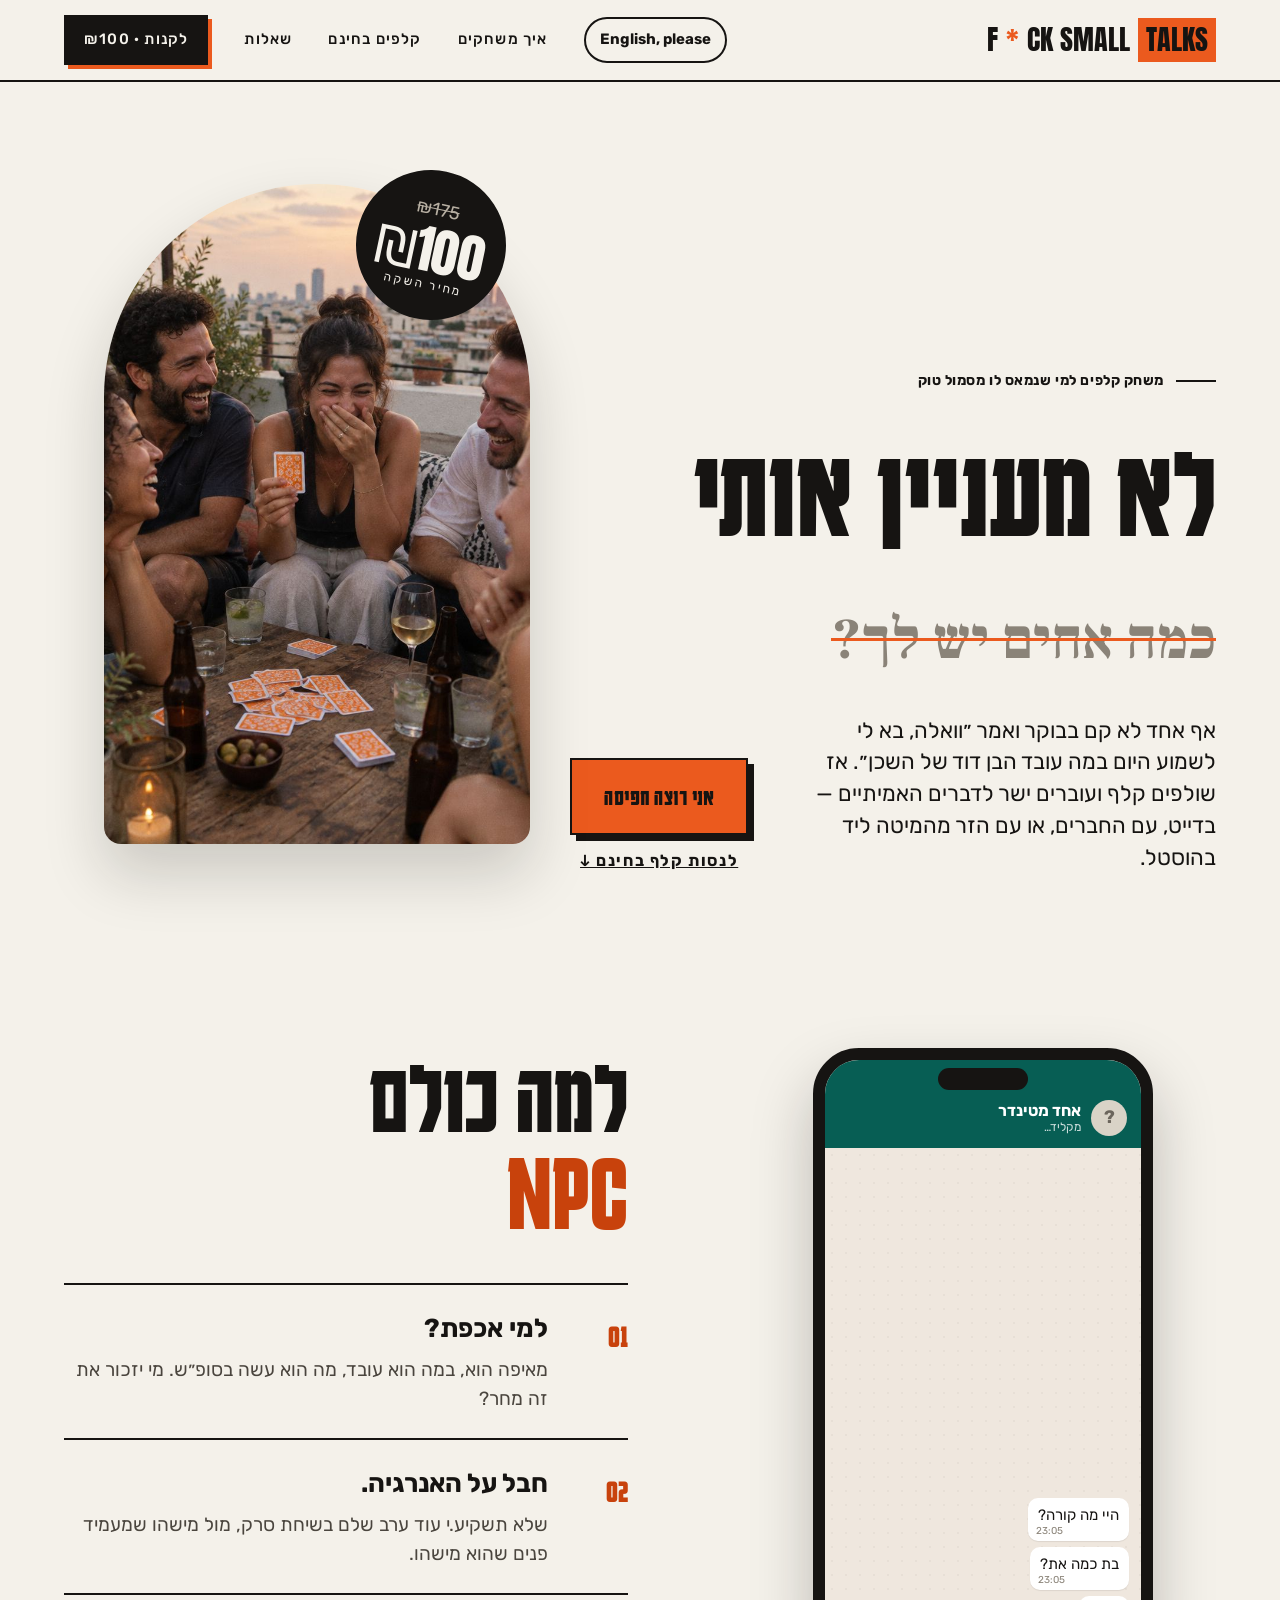
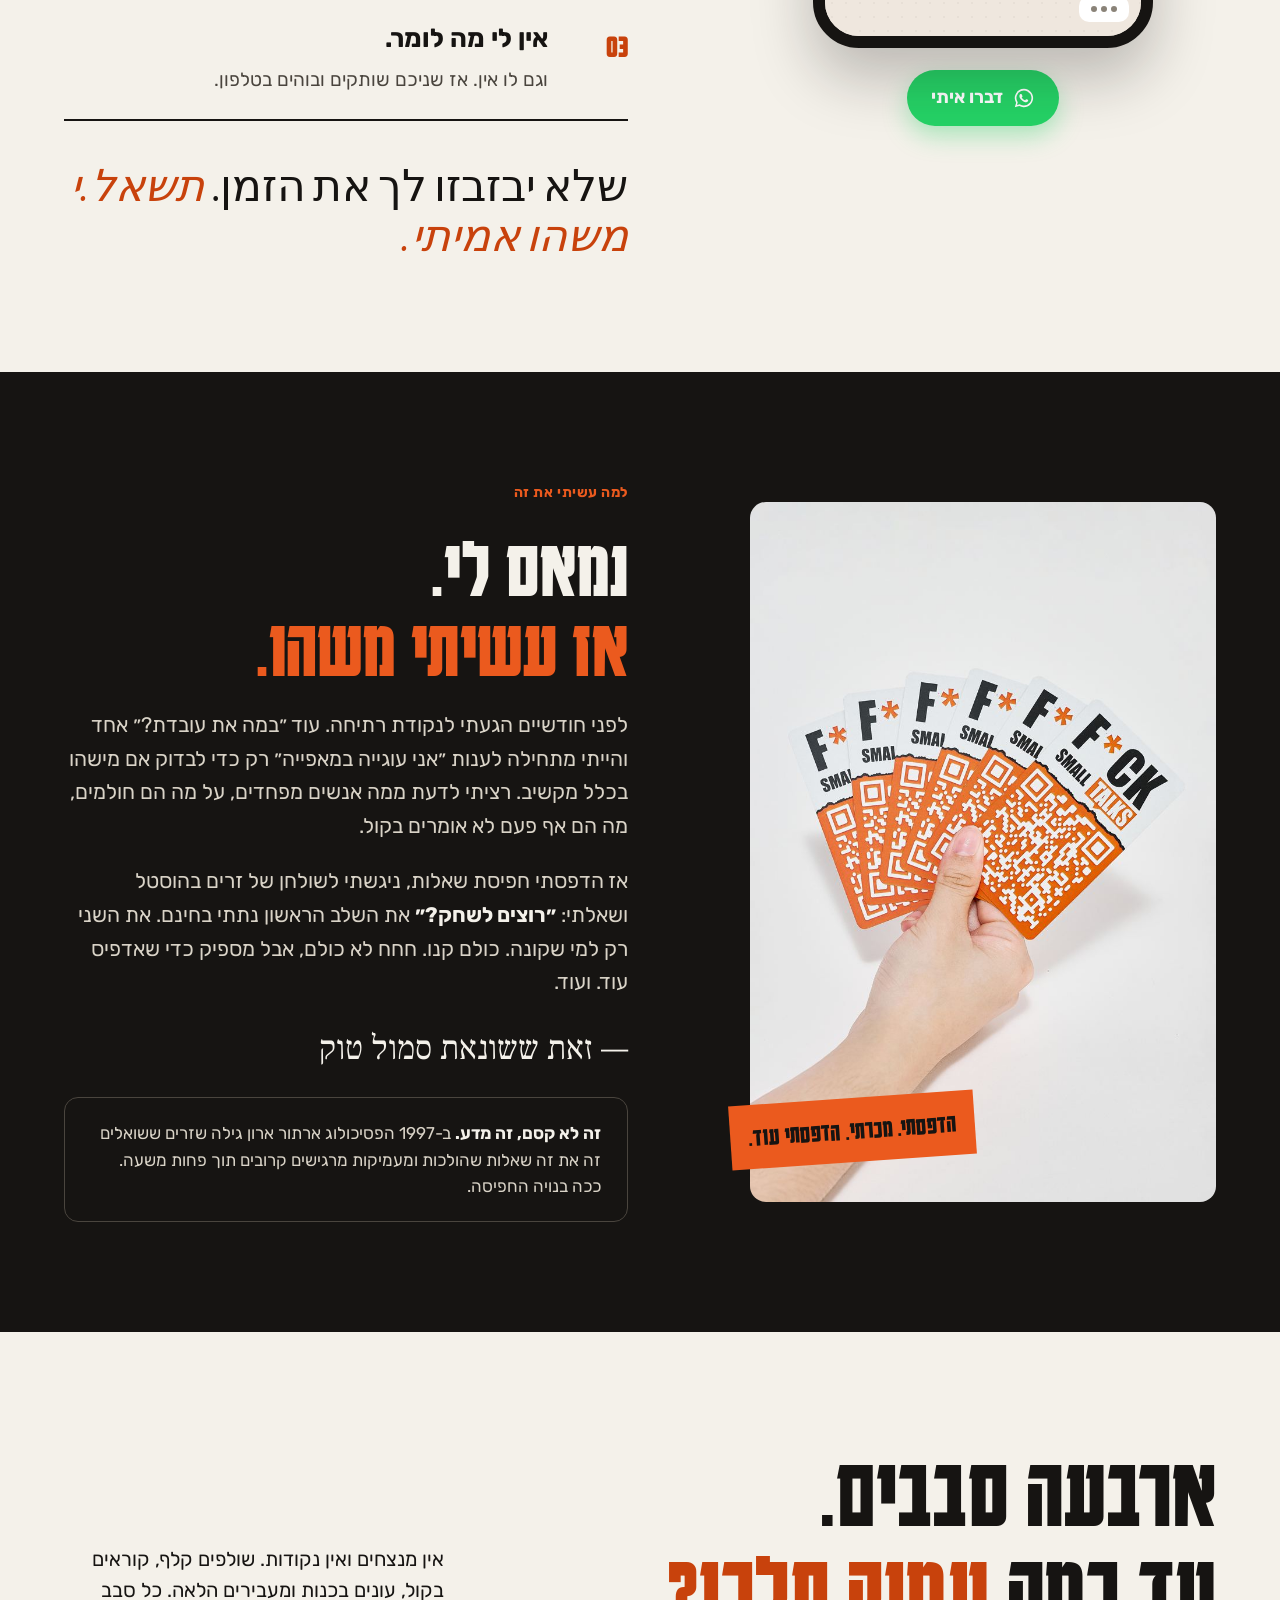
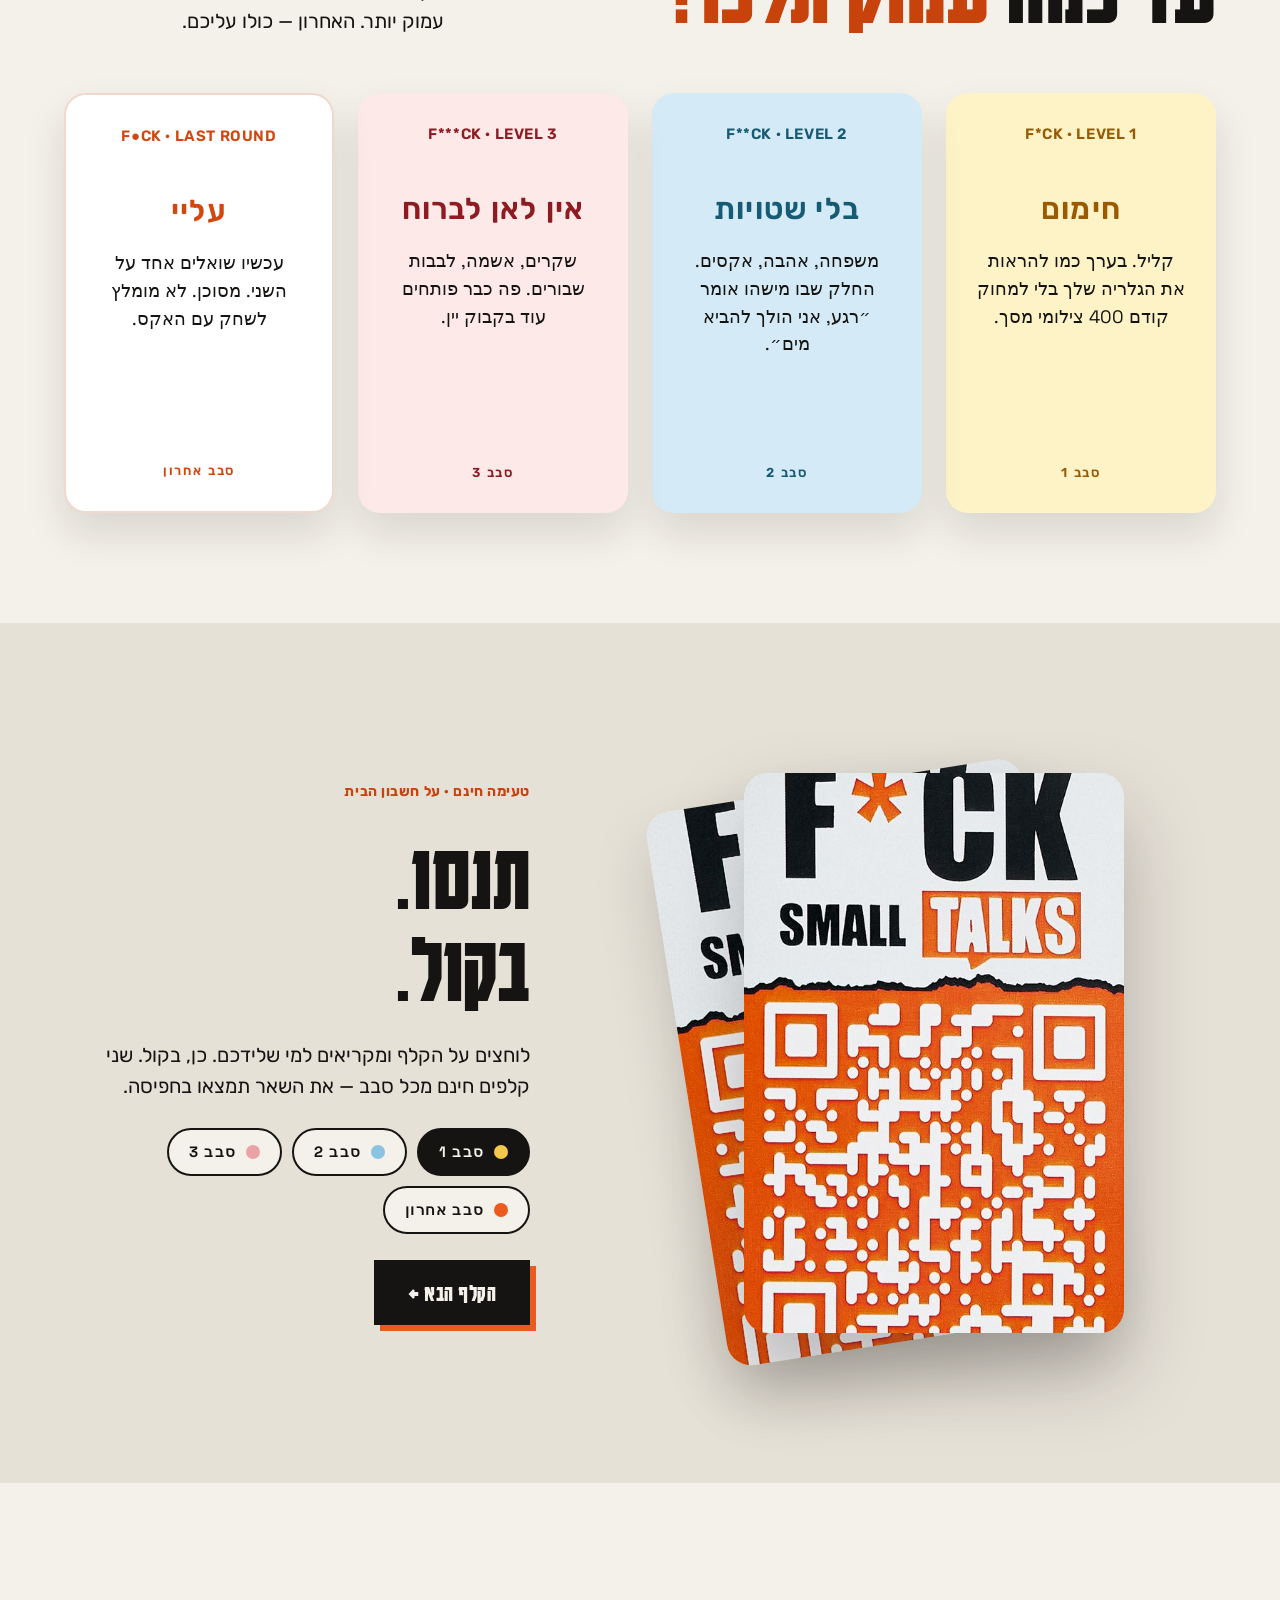
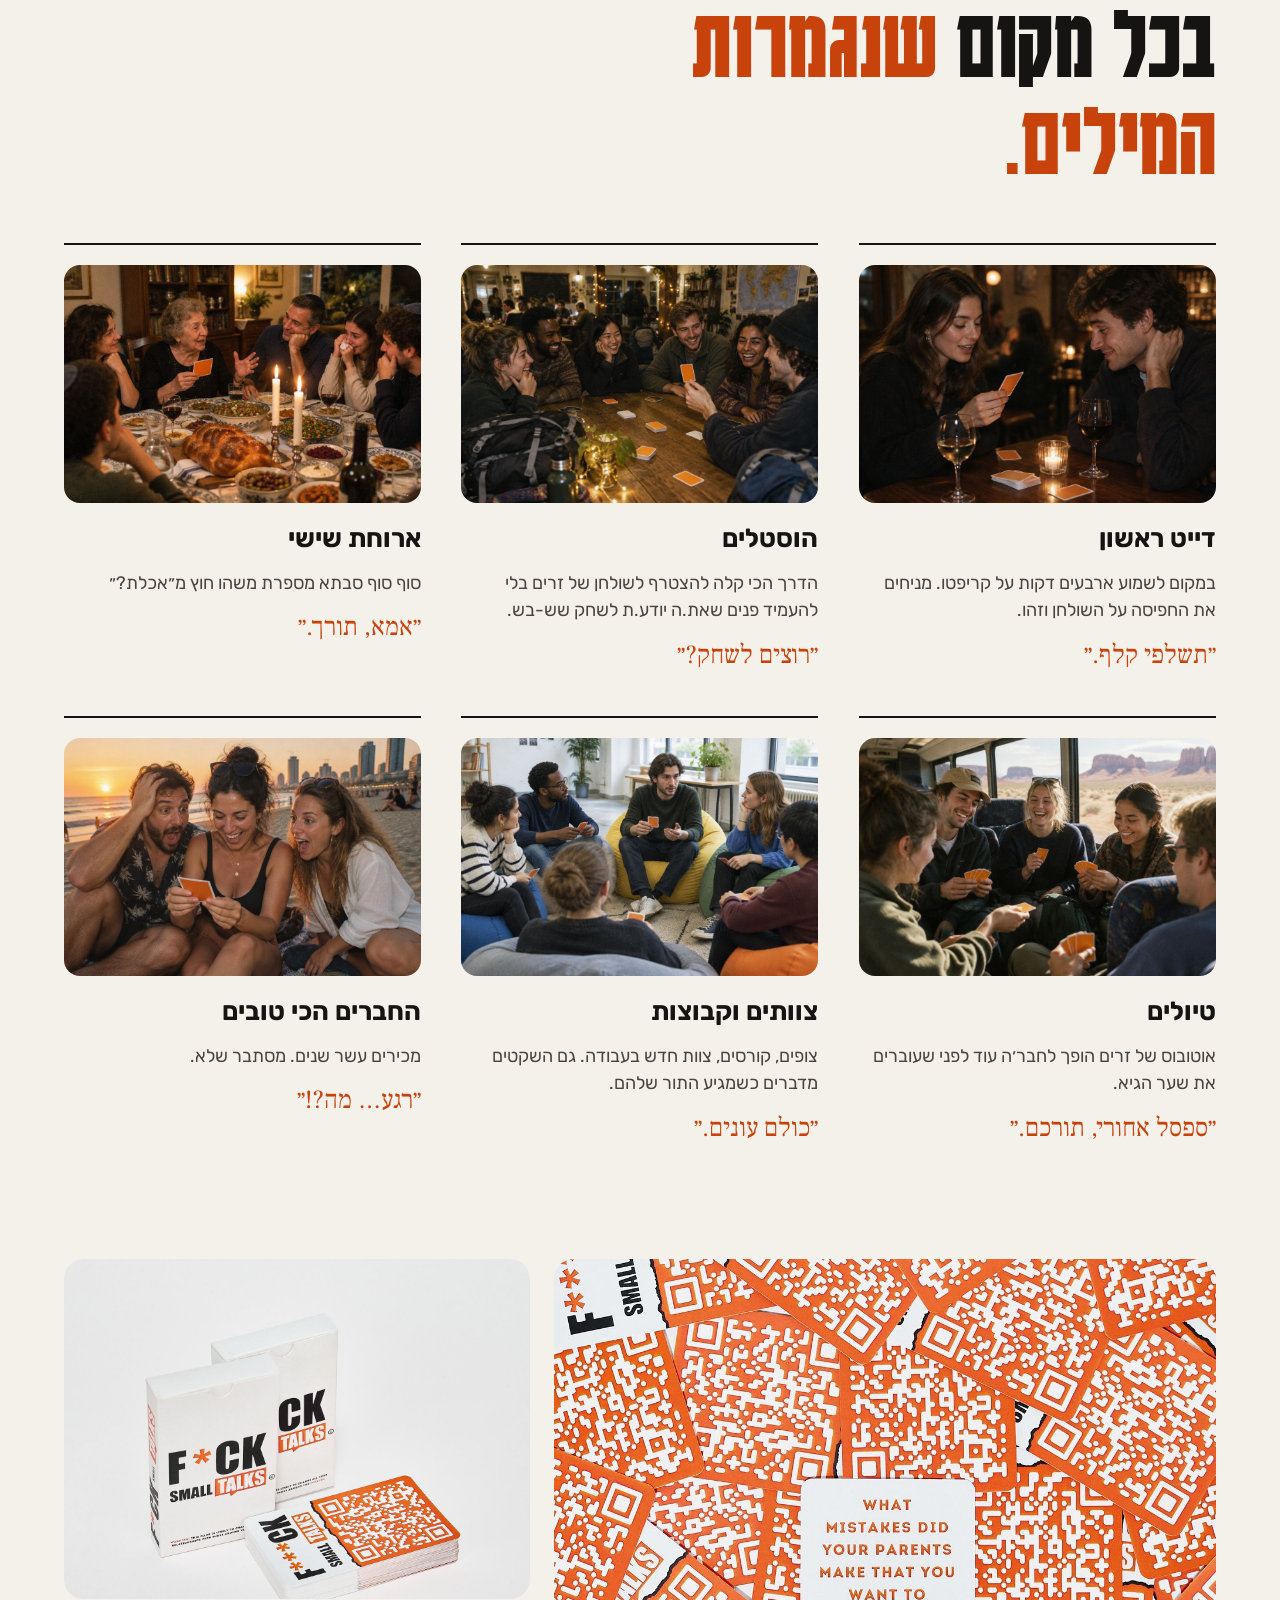
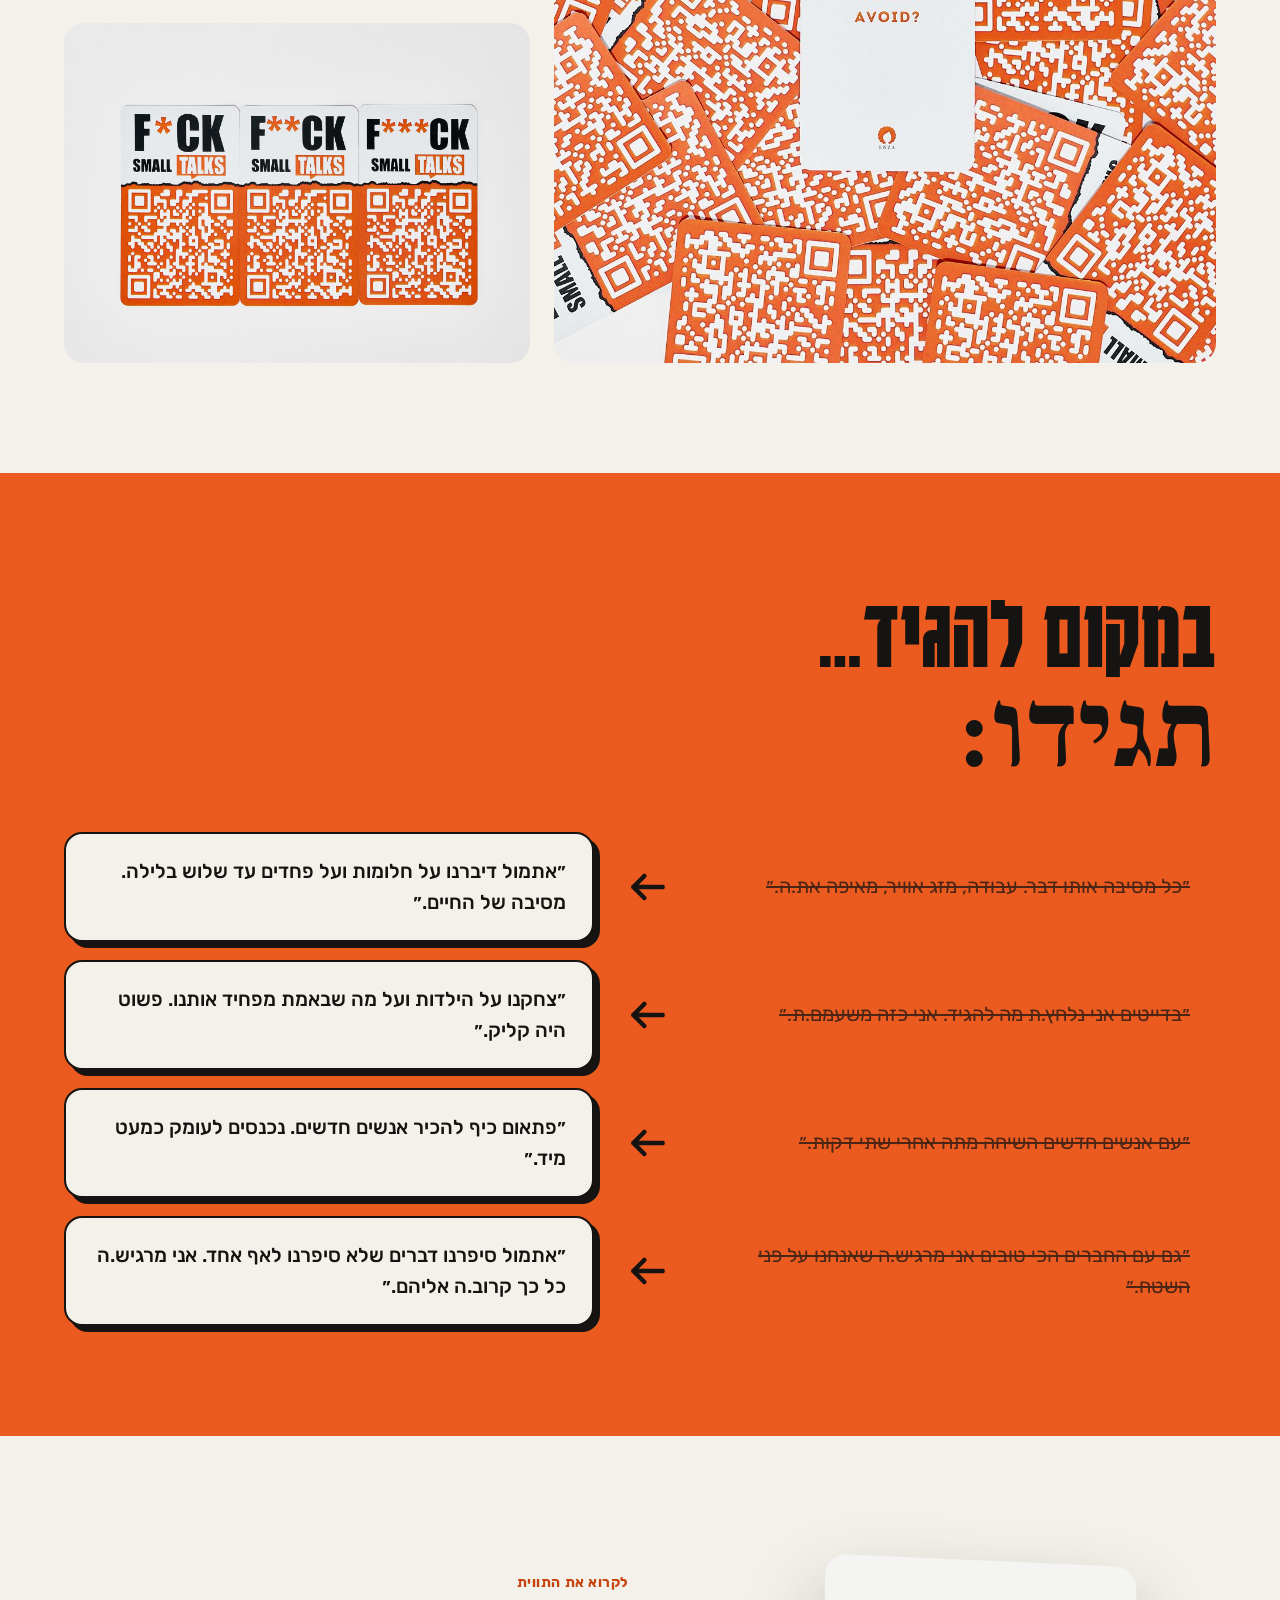
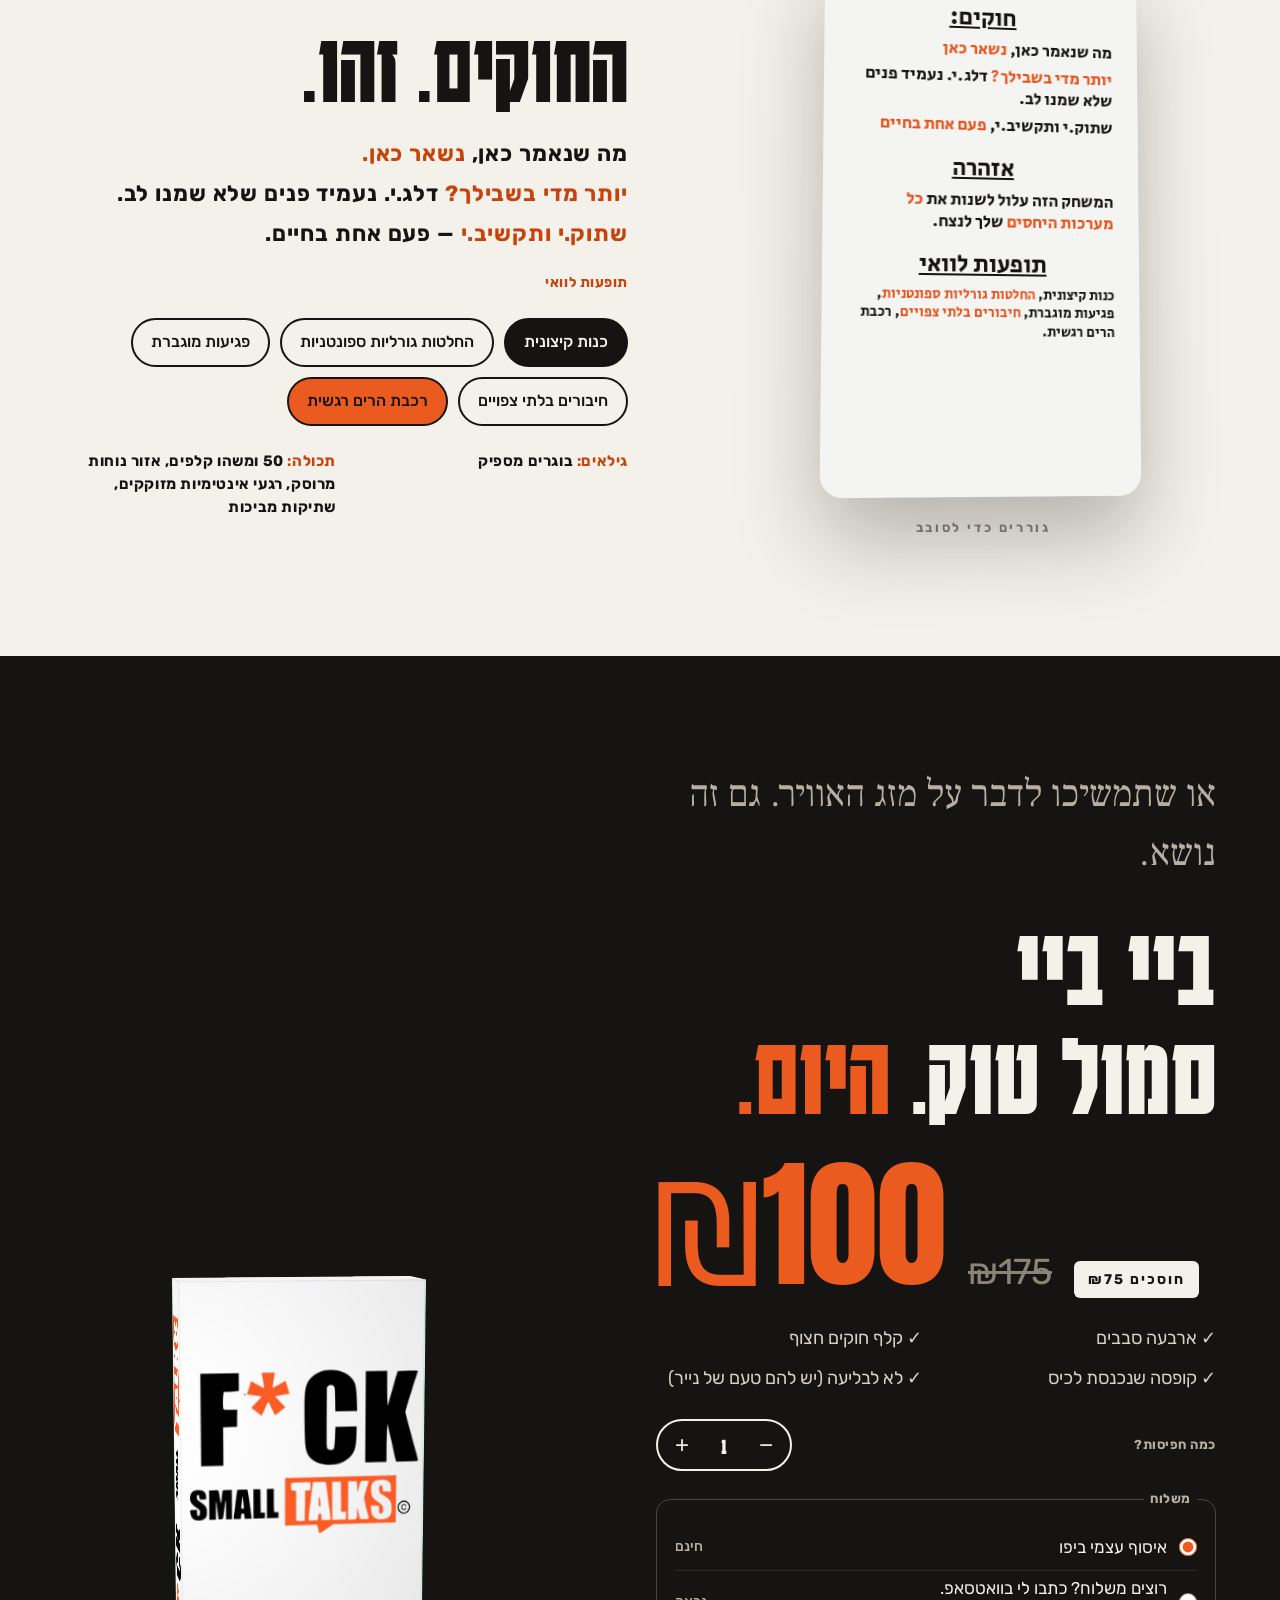
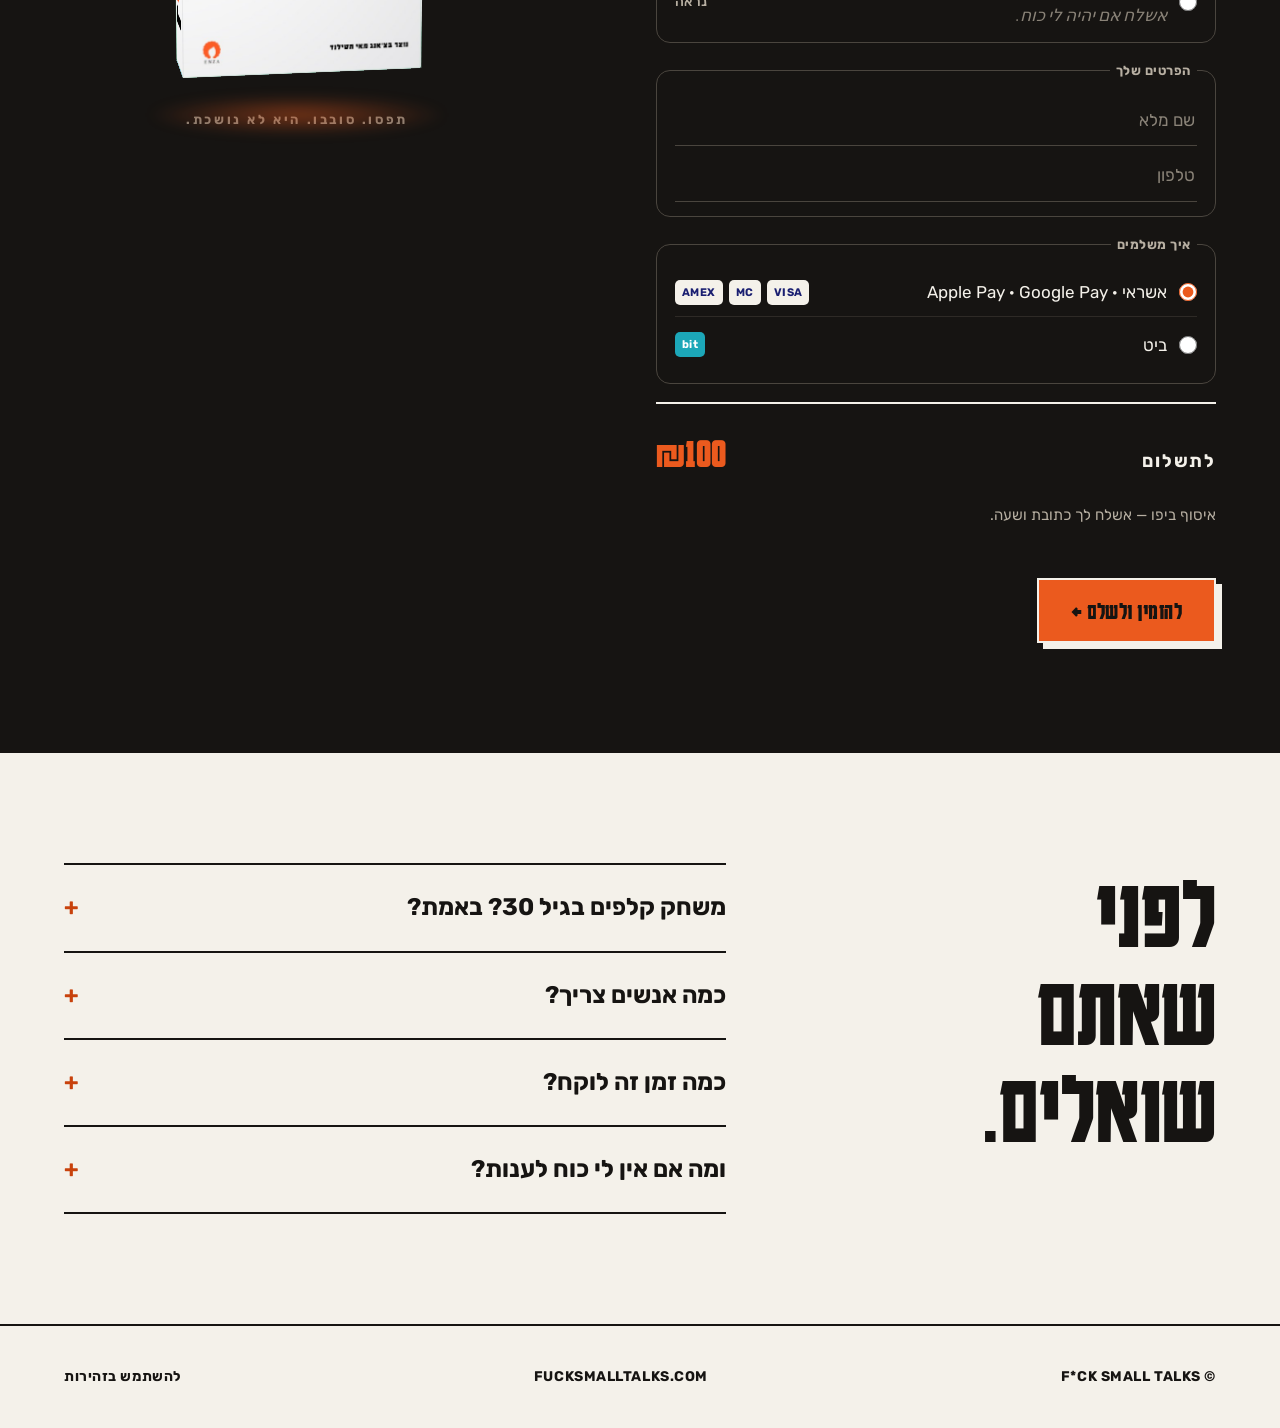
==== commit 74e8604d: "Simpler hero with rotating struck-out questions and a real photo, WhatsApp phone with popping messag" ====
--- a/docs/he.html
+++ b/docs/he.html
@@ -5,8 +5,8 @@
 <meta name="viewport" content="width=device-width, initial-scale=1.0"/>
 <title>F*CK SMALL TALKS — משחק קלפים נגד סמול טוק</title>
 <meta name="description" content="לא מעניין אותי במה את.ה עובד.ת. מה הכי מפחיד אותך? משחק קלפים שלוקח כל שיחה לעומק תוך דקות."/>
-<meta property="og:title" content="F*CK SMALL TALKS"/>
-<meta property="og:description" content="Nobody cares what you do for a living. Tell me your biggest fear."/>
+<meta property="og:title" content="F*CK SMALL TALKS — בעברית"/>
+<meta property="og:description" content="לא מעניין אותי במה אתה עובד. ספר לי ממה אתה הכי מפחד."/>
 <meta property="og:image" content="img/group6.jpg"/>
 <link rel="preconnect" href="https://fonts.googleapis.com"/>
 <link rel="preconnect" href="https://fonts.gstatic.com" crossorigin/>
@@ -273,10 +273,37 @@
 .reveal{opacity:0;transform:translateY(30px);transition:.9s cubic-bezier(.2,.8,.2,1)}
 .reveal.in{opacity:1;transform:none}
 
+
+/* HERO (simple) */
+.hero-img{position:absolute;inset:30px 0 30px 40px;width:calc(100% - 40px);height:calc(100% - 60px);object-fit:cover;border-radius:300px 300px 24px 24px;box-shadow:0 30px 60px rgba(22,20,18,.18)}
+.rot{display:inline-block;font-size:.5em;line-height:1.1;margin-top:.15em}
+#rot{display:inline-block;transition:opacity .35s,transform .35s}
+#rot.out{opacity:0;transform:translateY(12px)}
+/* WHATSAPP PHONE */
+.phone-col{grid-column:span 5;display:flex;flex-direction:column;align-items:center;gap:22px}
+.phone{width:340px;max-width:100%;height:600px;border:12px solid #161412;border-radius:46px;background:#EFE7DE;overflow:hidden;display:flex;flex-direction:column;box-shadow:0 30px 60px rgba(22,20,18,.25);position:relative}
+.phone::before{content:'';position:absolute;top:8px;left:50%;width:90px;height:22px;margin-left:-45px;background:#161412;border-radius:999px;z-index:3}
+.wa-top{background:#075E54;color:#fff;display:flex;align-items:center;gap:10px;padding:40px 14px 12px}
+.wa-av{width:36px;height:36px;border-radius:50%;background:#D9D3C7;color:#6B655C;display:grid;place-items:center;font-weight:700}
+.wa-who{display:flex;flex-direction:column;line-height:1.2}
+.wa-who b{font-size:16px}.wa-who small{font-size:12px;opacity:.8}
+.wa-body{flex:1;padding:14px 12px;display:flex;flex-direction:column;justify-content:flex-end;gap:6px;overflow:hidden;background-color:#EFE7DE;background-image:radial-gradient(rgba(0,0,0,.035) 1px,transparent 1px);background-size:14px 14px}
+.wa-msg{max-width:78%;padding:7px 10px 16px;border-radius:10px;font-size:15px;line-height:1.35;position:relative;box-shadow:0 1px 1px rgba(0,0,0,.08);animation:pop .35s cubic-bezier(.2,.9,.3,1.4) both;align-self:flex-start;background:#fff;color:#161412}
+.wa-msg.me{align-self:flex-end;background:#D9FDD3}
+.wa-msg time{position:absolute;bottom:3px;inset-inline-end:8px;font-size:10px;color:#8A8378}
+.wa-typing{align-self:flex-start;background:#fff;border-radius:10px;padding:10px 12px;display:flex;gap:4px}
+.wa-typing i{width:6px;height:6px;border-radius:50%;background:#8A8378;animation:blink 1s infinite}
+.wa-typing i:nth-child(2){animation-delay:.2s}.wa-typing i:nth-child(3){animation-delay:.4s}
+@keyframes pop{from{opacity:0;transform:scale(.6) translateY(10px)}to{opacity:1;transform:none}}
+@keyframes blink{50%{opacity:.25}}
+.wa-cta{display:inline-flex;align-items:center;gap:10px;background:#25D366;color:#fff;text-decoration:none;font-weight:700;font-size:18px;padding:14px 24px;border-radius:999px;box-shadow:0 10px 24px rgba(37,211,102,.35)}
+.wa-cta:hover{color:#fff;transform:translateY(-2px)}
+/* PLACES with photos */
+.place img{width:100%;aspect-ratio:3/2;object-fit:cover;border-radius:16px;margin-bottom:6px}
 :lang(he) body,html[lang=he] body{font-family:Rubik,'Space Grotesk',sans-serif}
 html[lang=he] .display,html[lang=he] .intro-txt,html[lang=he] .btn,html[lang=he] .marquee div,html[lang=he] .pain .n,html[lang=he] .story-img span,html[lang=he] .co-total strong,html[lang=he] .qty output{font-family:Karantina,Anton,sans-serif;font-weight:700}
 html[lang=he] .display{line-height:.95;letter-spacing:0}
-html[lang=he] h1.display{font-size:clamp(72px,12.5vw,190px)}
+html[lang=he] h1.display{font-size:clamp(64px,10vw,160px)}
 html[lang=he] .serif{font-family:'Frank Ruhl Libre',serif;font-style:normal}
 html[lang=he] .kicker,html[lang=he] .eyebrow,html[lang=he] .rules-list,html[lang=he] .label2,html[lang=he] .co-label,html[lang=he] .round .no,html[lang=he] footer{letter-spacing:.04em}
 html[lang=he] .round{font-family:Rubik,sans-serif}
@@ -313,7 +340,9 @@
   .logo{font-size:18px;margin-inline-end:8px}
   .navlinks .dk{display:none}.navlinks .mb{display:inline}
   .grid12{display:flex;flex-direction:column;gap:40px}
-  .hero-r{height:560px;width:100%;max-width:440px;margin:0 auto}
+  .hero-r{height:480px;width:100%;max-width:440px;margin:0 auto}
+  .hero-img{inset:0;width:100%;height:100%}
+  .phone{height:540px}
   .arch{inset:30px 0 30px 20px}
   .stage{left:50%;top:70px;width:260px;height:398px;margin-left:-130px}
   .side.face .q{font-size:23px}
@@ -377,7 +406,7 @@
   <div class="wrap grid12 hero">
     <div class="hero-l">
       <div class="eyebrow">משחק קלפים למי שנמאס לו מסמול טוק</div>
-      <h1 class="display">לא מעניין<br/>אותי <span class="serif strike">במה את.ה עובד.ת</span><br/><span class="o">בכלל.</span></h1>
+      <h1 class="display">לא מעניין אותי<br/><span class="rot"><span class="serif strike" id="rot">במה אתה עובד?</span></span></h1>
       <div class="hero-row">
         <p>אף אחד לא קם בבוקר ואמר ״וואלה, בא לי לשמוע היום במה עובד הבן דוד של השכן״. אז שולפים קלף ועוברים ישר לדברים האמיתיים — בדייט, עם החברים, או עם הזר מהמיטה ליד בהוסטל.</p>
         <div class="hero-ctas">
@@ -386,37 +415,26 @@
         </div>
       </div>
     </div>
-    <div class="hero-r" aria-hidden="true">
-      <div class="arch"></div>
-      <div class="orbit a"></div>
-      <div class="orbit b">מה הדבר שאת.ה עדיין מנסה להוכיח להורים שלך?</div>
-      <div class="stage"><div class="spin">
-        <div class="side back"></div>
-        <div class="side face"><span class="q">אילו טעויות עשו ההורים שלך שאת.ה רוצה להימנע מהן?</span><span class="cat">F**CK · Level 2</span></div>
-      </div></div>
-      <div class="st st1">מאיפה את?</div><div class="st st2">איזה חום, אה?</div><div class="st st3">את מהאיזור?</div><div class="st st4">עוד פעם בחירות, איזה קטע</div><div class="st st5">מה עשית בסופ״ש?</div>
-      <div class="bubble">״אז… מה את עושה בחיים?״</div>
-      <div class="bubble2 serif">אז סתום כבר ותשלוף קלף.</div>
-      <div class="sticker"><s>₪175</s><b>₪100</b><small>מחיר השקה</small></div>
+    <div class="hero-r">
+      <img class="hero-img" src="img/hero.jpg" alt="חברים צוחקים סביב שולחן ומשחקים בקלפים"/>
+      <div class="sticker" aria-hidden="true"><s>₪175</s><b>₪100</b><small>מחיר השקה</small></div>
     </div>
   </div>
 </header>
 
-<div class="marquee" aria-hidden="true"><div id="mq"></div></div>
+
 
 <section id="problem">
   <div class="wrap grid12">
-    <div class="chat reveal">
-      <div class="kicker" style="margin-bottom:18px">ואז הוא אמר לי:</div>
-      <div class="msg">מאיפה את?</div>
-      <div class="msg me">תל אביב.</div>
-      <div class="msg">תגידי, מה את עושה בחיים?</div>
-      <div class="msg">את מהאיזור?</div>
-      <div class="msg">מה את אוהבת לעשות? אני אוהב לראות טלוויזיה</div>
-      <div class="msg">איזה חום, אה?</div>
-      <div class="msg">עוד פעם בחירות, איזה קטע</div>
-      <div class="msg me">אין לי מה לומר.</div>
-      <div class="kill serif">וואי. ליטרלי קרינג׳ לי.</div>
+    <div class="phone-col reveal">
+      <div class="phone" aria-label="שיחת סמול טוק משעממת בוואטסאפ">
+        <div class="wa-top">
+          <span class="wa-av" aria-hidden="true">?</span>
+          <span class="wa-who"><b id="waName">אחד מטינדר</b><small id="waStatus">מקליד…</small></span>
+        </div>
+        <div class="wa-body" id="wa"></div>
+      </div>
+      <a class="wa-cta" id="waCta" href="#" target="_blank" rel="noopener"><svg width="22" height="22" viewBox="0 0 24 24" fill="currentColor" aria-hidden="true"><path d="M12 2a10 10 0 0 0-8.6 15.1L2 22l5-1.3A10 10 0 1 0 12 2Zm0 18.2c-1.5 0-3-.4-4.3-1.2l-.3-.2-3 .8.8-2.9-.2-.3A8.2 8.2 0 1 1 12 20.2Zm4.5-6.1c-.2-.1-1.5-.7-1.7-.8-.2-.1-.4-.1-.6.1l-.8 1c-.1.2-.3.2-.5.1a6.7 6.7 0 0 1-3.3-2.9c-.3-.4.2-.4.7-1.3.1-.2 0-.3 0-.4l-.8-1.8c-.2-.5-.4-.4-.6-.4h-.5c-.2 0-.4.1-.6.3-.2.2-.8.8-.8 2s.8 2.3.9 2.5c.1.2 1.6 2.5 4 3.5 1.5.6 2 .7 2.8.6.4-.1 1.5-.6 1.7-1.2.2-.6.2-1.1.1-1.2l-.5-.3Z"/></svg><span>דברו איתי</span></a>
     </div>
     <div class="pains reveal">
       <h2 class="display">למה כולם<br/><span class="odk">NPC</span></h2>
@@ -488,12 +506,12 @@
   <div class="wrap">
     <h2 class="display reveal">בכל מקום <span class="odk">שנגמרות<br/>המילים.</span></h2>
     <div class="places">
-      <div class="place reveal"><b>דייט ראשון</b><p>במקום לשמוע ארבעים דקות על קריפטו. מניחים את החפיסה על השולחן וזהו.</p><span class="say serif">״תשלפי קלף.״</span></div>
-      <div class="place reveal"><b>הוסטלים</b><p>הדרך הכי קלה להצטרף לשולחן של זרים בלי להעמיד פנים שאת.ה יודע.ת לשחק שש-בש.</p><span class="say serif">״רוצים לשחק?״</span></div>
-      <div class="place reveal"><b>ארוחת שישי</b><p>סוף סוף סבתא מספרת משהו חוץ מ״אכלת?״</p><span class="say serif">״אמא, תורך.״</span></div>
-      <div class="place reveal"><b>טיולים</b><p>אוטובוס של זרים הופך לחבר׳ה עוד לפני שעוברים את שער הגיא.</p><span class="say serif">״ספסל אחורי, תורכם.״</span></div>
-      <div class="place reveal"><b>צוותים וקבוצות</b><p>צופים, קורסים, צוות חדש בעבודה. גם השקטים מדברים כשמגיע התור שלהם.</p><span class="say serif">״כולם עונים.״</span></div>
-      <div class="place reveal"><b>החברים הכי טובים</b><p>מכירים עשר שנים. מסתבר שלא.</p><span class="say serif">״רגע… מה?!״</span></div>
+      <div class="place reveal"><img src="img/p-date.jpg" alt="זוג בדייט ראשון משחק בקלפים" loading="lazy"/><b>דייט ראשון</b><p>במקום לשמוע ארבעים דקות על קריפטו. מניחים את החפיסה על השולחן וזהו.</p><span class="say serif">״תשלפי קלף.״</span></div>
+      <div class="place reveal"><img src="img/p-hostel.jpg" alt="מטיילים בהוסטל משחקים בקלפים" loading="lazy"/><b>הוסטלים</b><p>הדרך הכי קלה להצטרף לשולחן של זרים בלי להעמיד פנים שאת.ה יודע.ת לשחק שש-בש.</p><span class="say serif">״רוצים לשחק?״</span></div>
+      <div class="place reveal"><img src="img/p-family.jpg" alt="ארוחת שישי משפחתית עם הקלפים" loading="lazy"/><b>ארוחת שישי</b><p>סוף סוף סבתא מספרת משהו חוץ מ״אכלת?״</p><span class="say serif">״אמא, תורך.״</span></div>
+      <div class="place reveal"><img src="img/p-trip.jpg" alt="חברים באוטובוס משחקים בקלפים" loading="lazy"/><b>טיולים</b><p>אוטובוס של זרים הופך לחבר׳ה עוד לפני שעוברים את שער הגיא.</p><span class="say serif">״ספסל אחורי, תורכם.״</span></div>
+      <div class="place reveal"><img src="img/p-team.jpg" alt="צוות עבודה משחק בקלפים" loading="lazy"/><b>צוותים וקבוצות</b><p>צופים, קורסים, צוות חדש בעבודה. גם השקטים מדברים כשמגיע התור שלהם.</p><span class="say serif">״כולם עונים.״</span></div>
+      <div class="place reveal"><img src="img/p-friends.jpg" alt="חברות הכי טובות בים עם הקלפים" loading="lazy"/><b>החברים הכי טובים</b><p>מכירים עשר שנים. מסתבר שלא.</p><span class="say serif">״רגע… מה?!״</span></div>
     </div>
   </div>
 </section>
@@ -721,8 +739,46 @@
   });
 }
 
-document.getElementById('mq').innerHTML =
-  Array(2).fill('<s>במה אתה עובד?</s><i>✺</i><s>מאיפה את?</s><i>✺</i><s>איזה חום, אה?</s><i>✺</i><s>עוד פעם בחירות</s><i>✺</i><span>ממה את.ה הכי מפחד.ת?</span><i>✺</i>').join('');
+// Rotating struck-out small-talk line in the hero
+const ROT = ['במה אתה עובד?', 'כמה אחים יש לך?', 'מאיפה אתה במקור?', 'מה עשית בצבא?'];
+const rotEl = document.getElementById('rot');
+let ri = 0;
+setInterval(() => {
+  rotEl.classList.add('out');
+  setTimeout(() => { ri = (ri + 1) % ROT.length; rotEl.textContent = ROT[ri]; rotEl.classList.remove('out'); }, 350);
+}, 2400);
+
+// WhatsApp phone: boring messages pop in on a loop
+const WA_NAME = 'אחד מטינדר';
+const CHAT = [
+  { t: 'היי מה קורה?' }, { t: 'בת כמה את?' }, { t: 'מה הצבע האהוב עלייך?' },
+  { t: 'מה את עושה בחיים?' }, { me: true, t: '…' }, { t: 'איזה מזג אוויר היום, אה?' },
+  { t: 'מה עשית בצבא?' }, { t: 'מה התחביבים שלך?' }, { t: 'אני אוהב לראות טלוויזיה' },
+  { me: true, t: 'וואי. ליטרלי קרינג׳ לי.' }
+];
+const wa = document.getElementById('wa'), waStatus = document.getElementById('waStatus');
+document.getElementById('waName').textContent = WA_NAME;
+document.getElementById('waCta').href = contact('היי! ראיתי את האתר 👋');
+const now = () => new Date().toTimeString().slice(0, 5);
+let wi = 0;
+function waStep() {
+  if (wi >= CHAT.length) { setTimeout(() => { wa.innerHTML = ''; wi = 0; waStep(); }, 2600); return; }
+  const m = CHAT[wi++];
+  const typing = document.createElement('div');
+  typing.className = 'wa-typing'; typing.innerHTML = '<i></i><i></i><i></i>';
+  if (!m.me) { wa.appendChild(typing); waStatus.style.visibility = 'visible'; }
+  setTimeout(() => {
+    typing.remove(); waStatus.style.visibility = 'hidden';
+    const b = document.createElement('div');
+    b.className = 'wa-msg' + (m.me ? ' me' : '');
+    b.textContent = m.t;
+    const tm = document.createElement('time'); tm.textContent = now(); b.appendChild(tm);
+    wa.appendChild(b);
+    while (wa.children.length > 9) wa.firstChild.remove();
+    setTimeout(waStep, 700);
+  }, m.me ? 500 : 900);
+}
+waStep();
 
 // Free taste: two real cards from every round, then the "rest is in the deck" card.
 const Y = ['#FDF3C7', '#9A5B00'], B = ['#D4EAF6', '#175A74'], G = ['#E0FAE6', '#236B45'], L = ['#F3E6F4', '#7E3F8C'], P = ['#FCE9E8', '#8E1B22'], W = ['#FFFFFF', '#D2470F'];
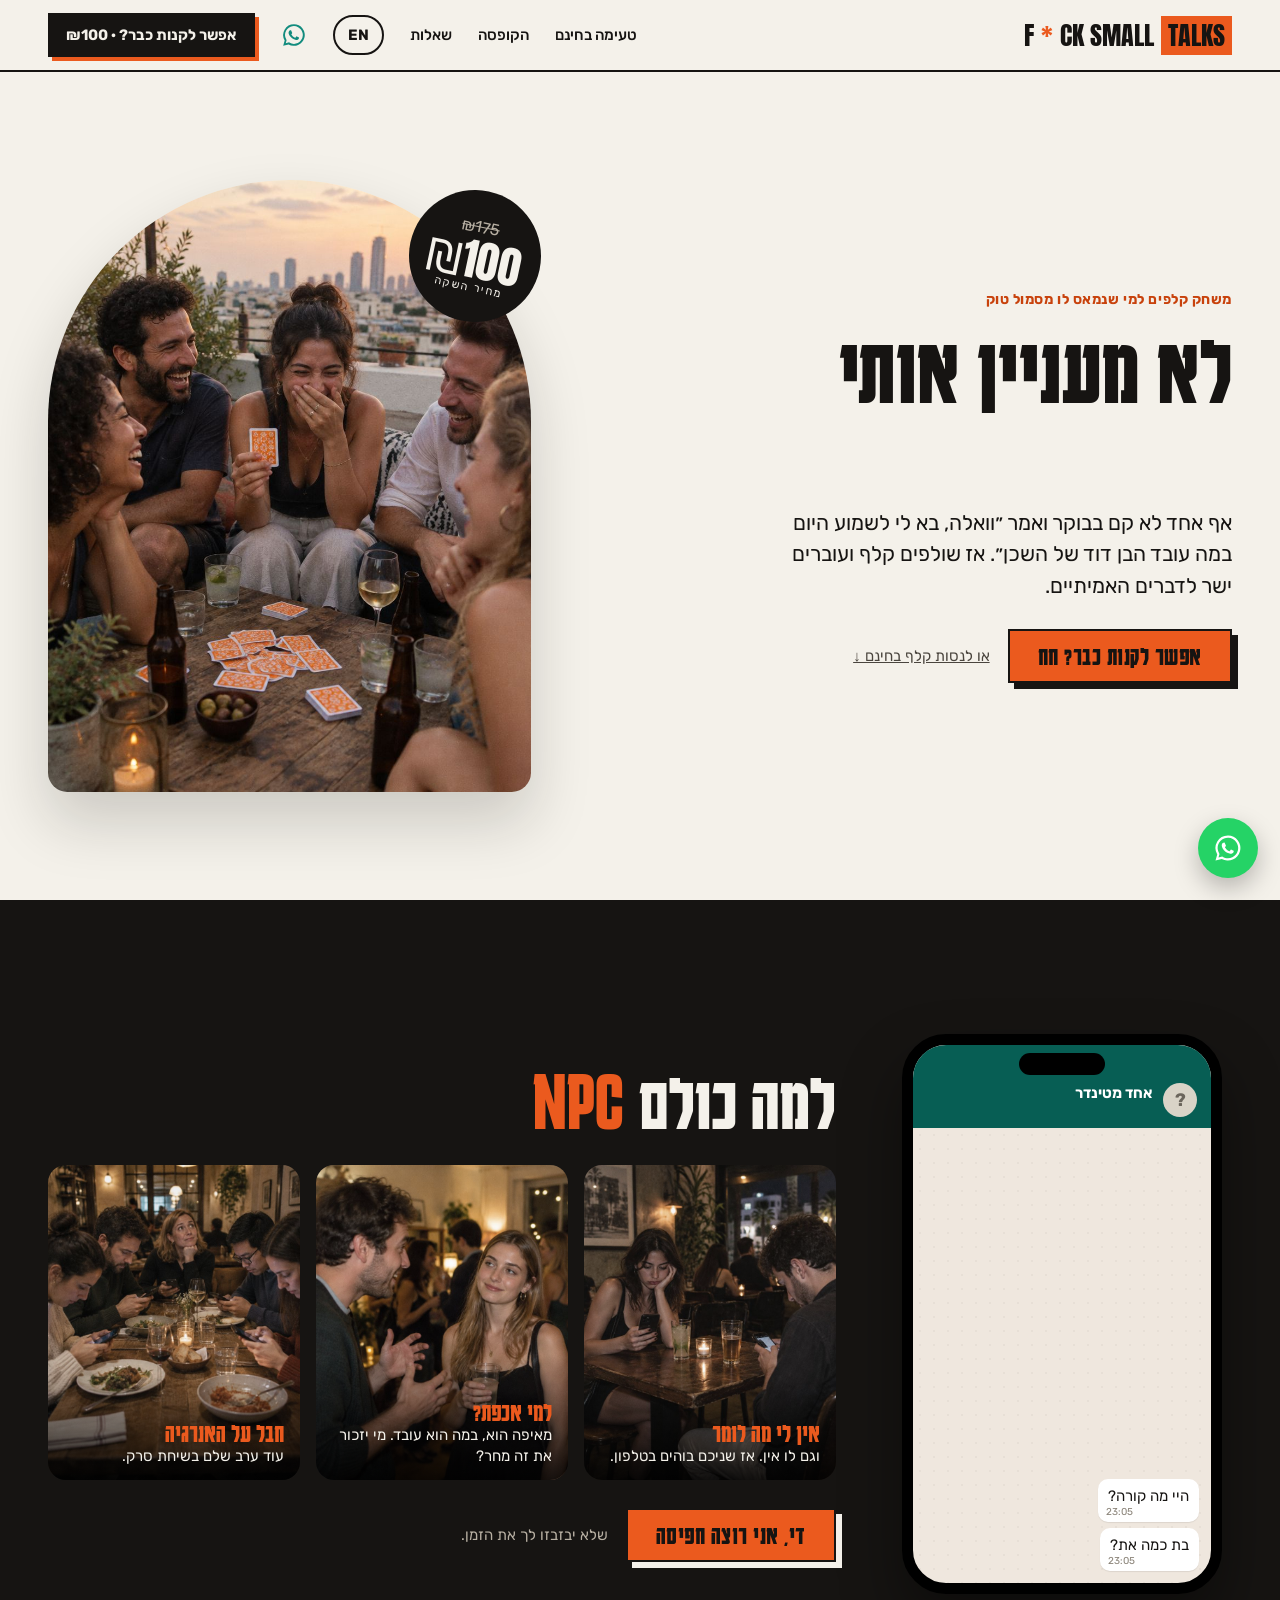
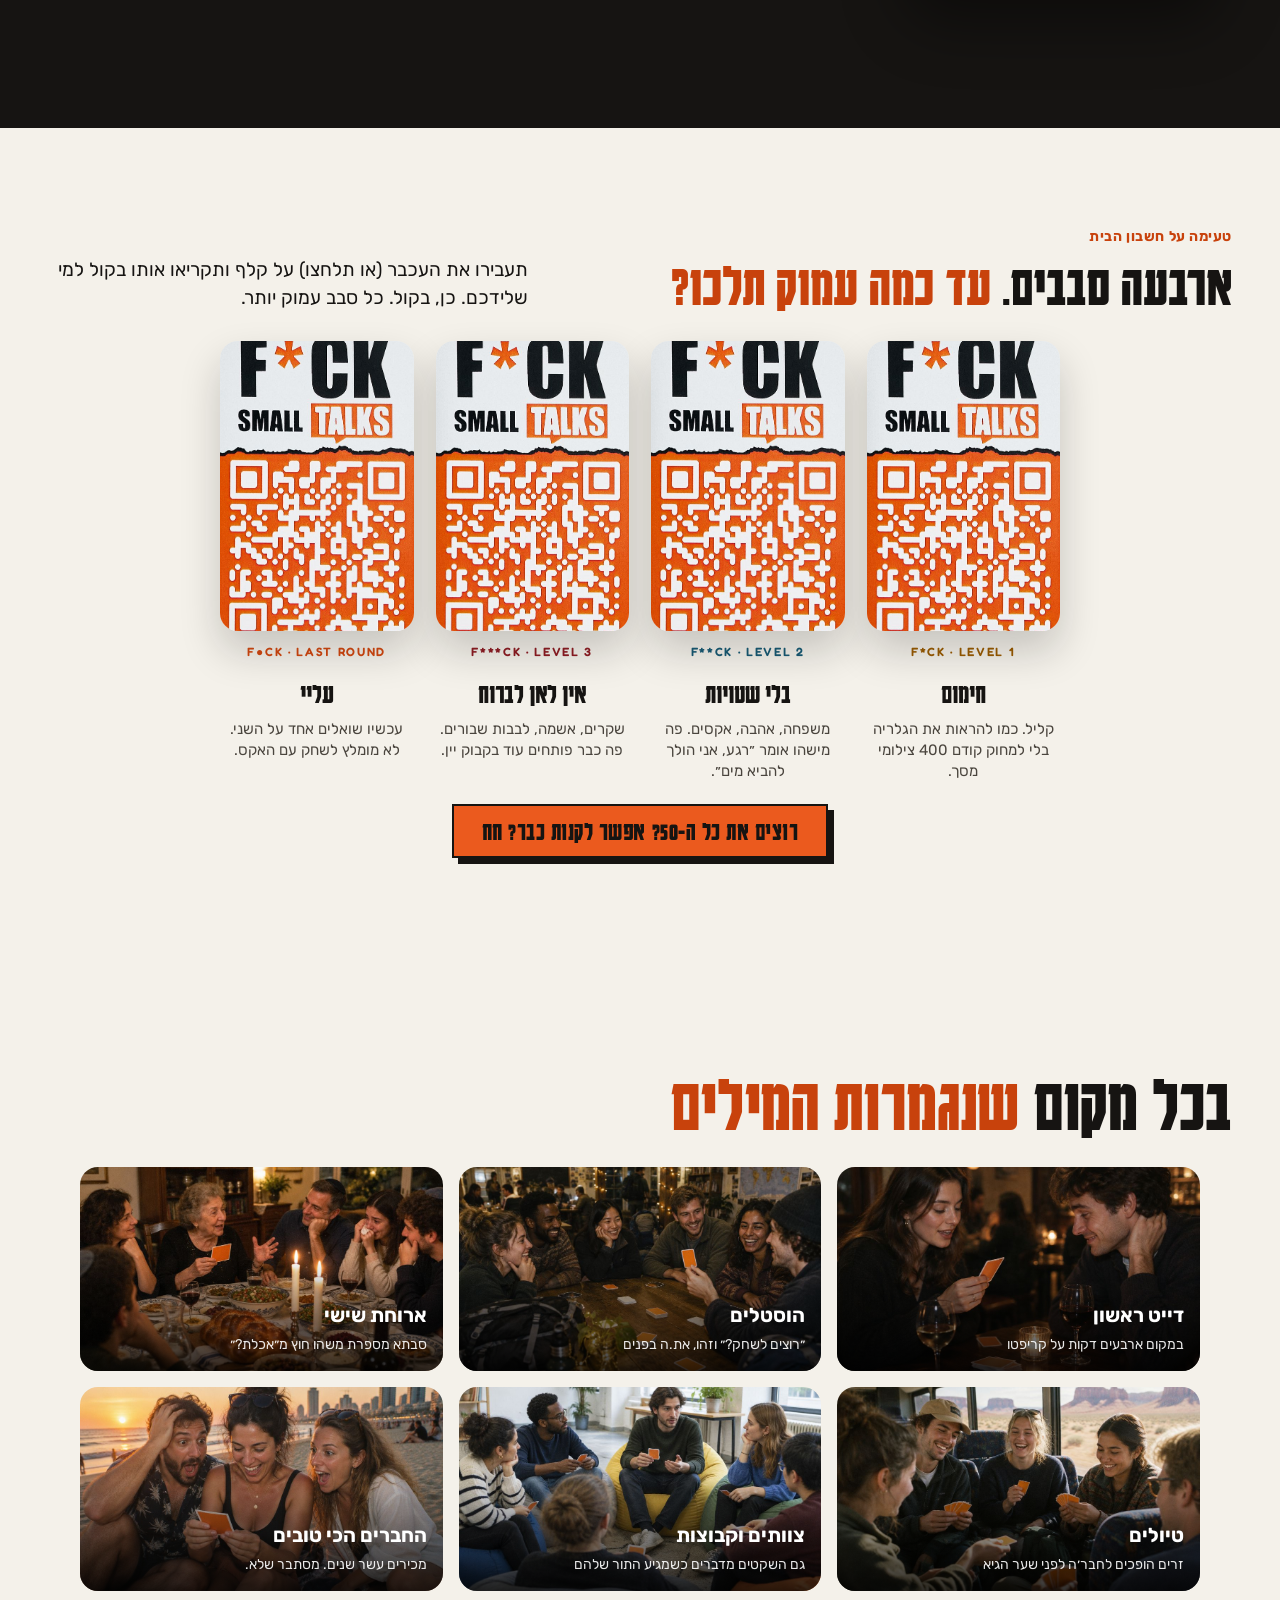
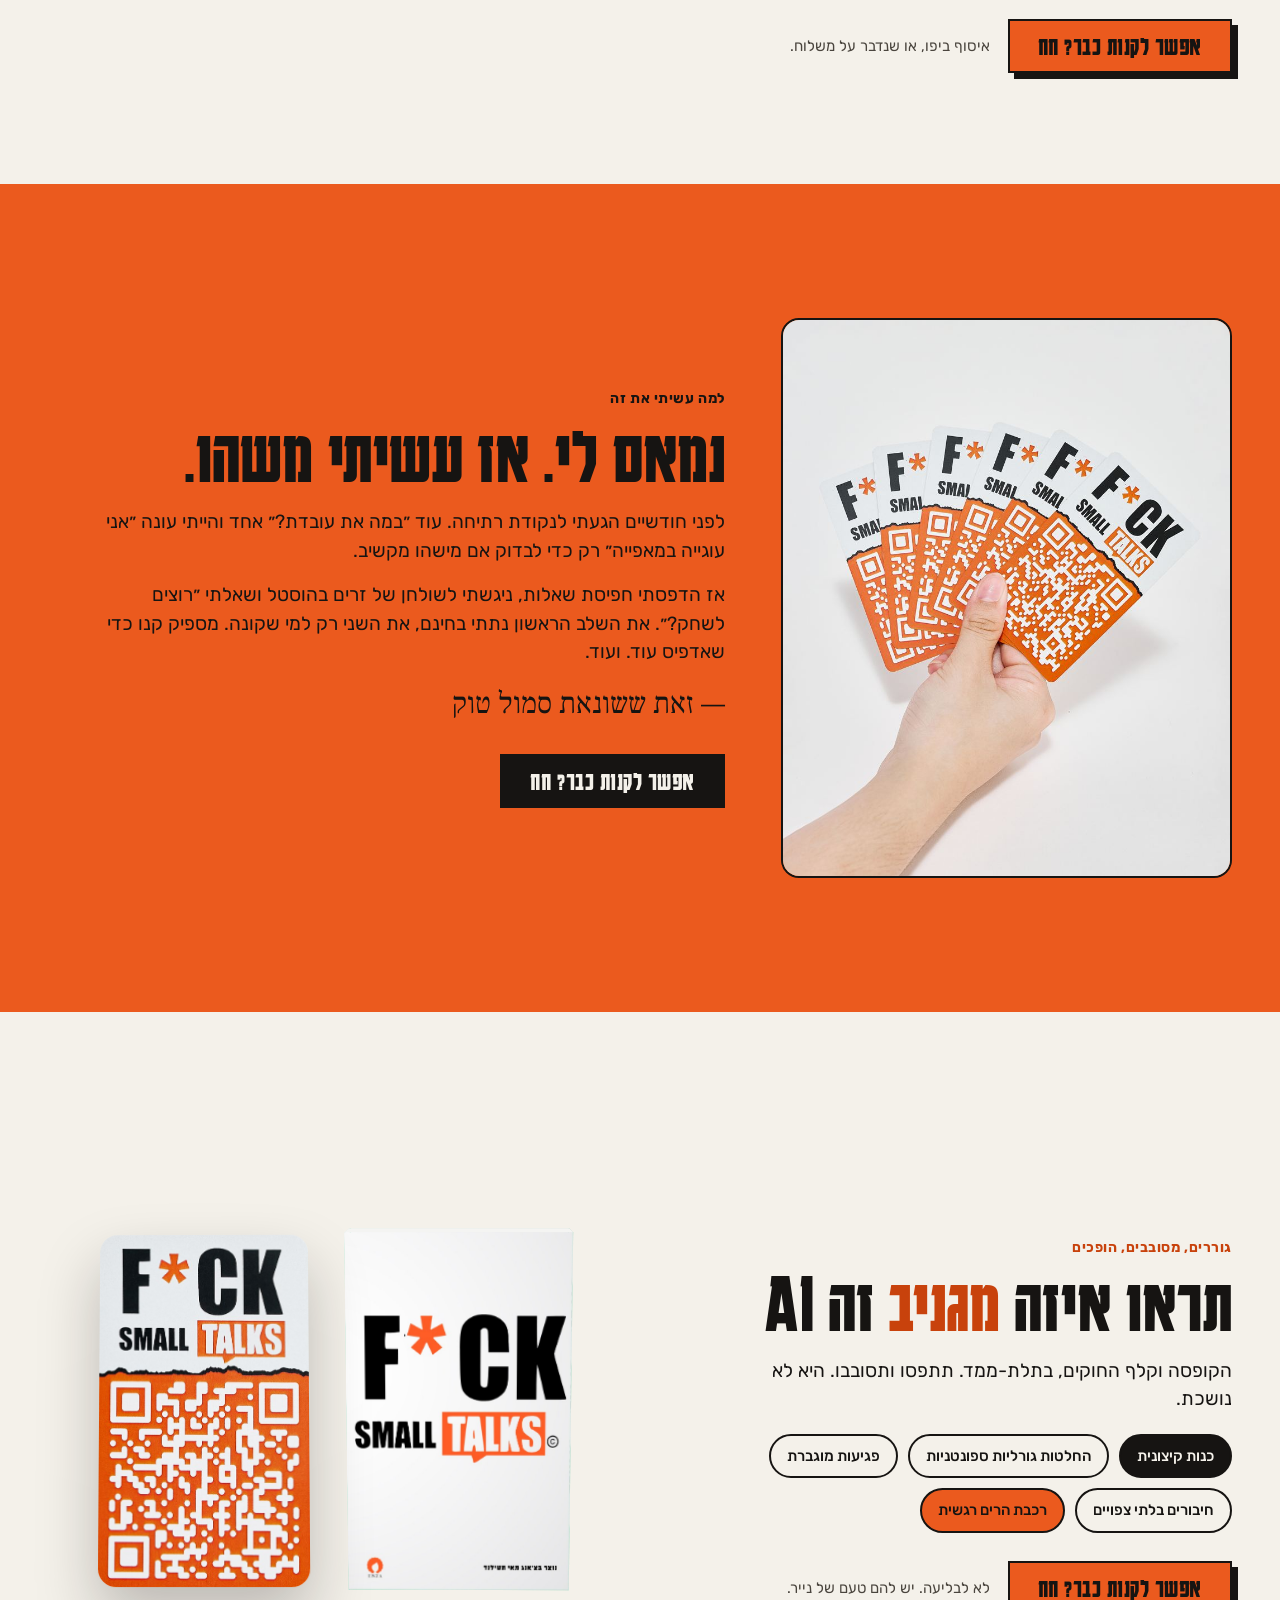
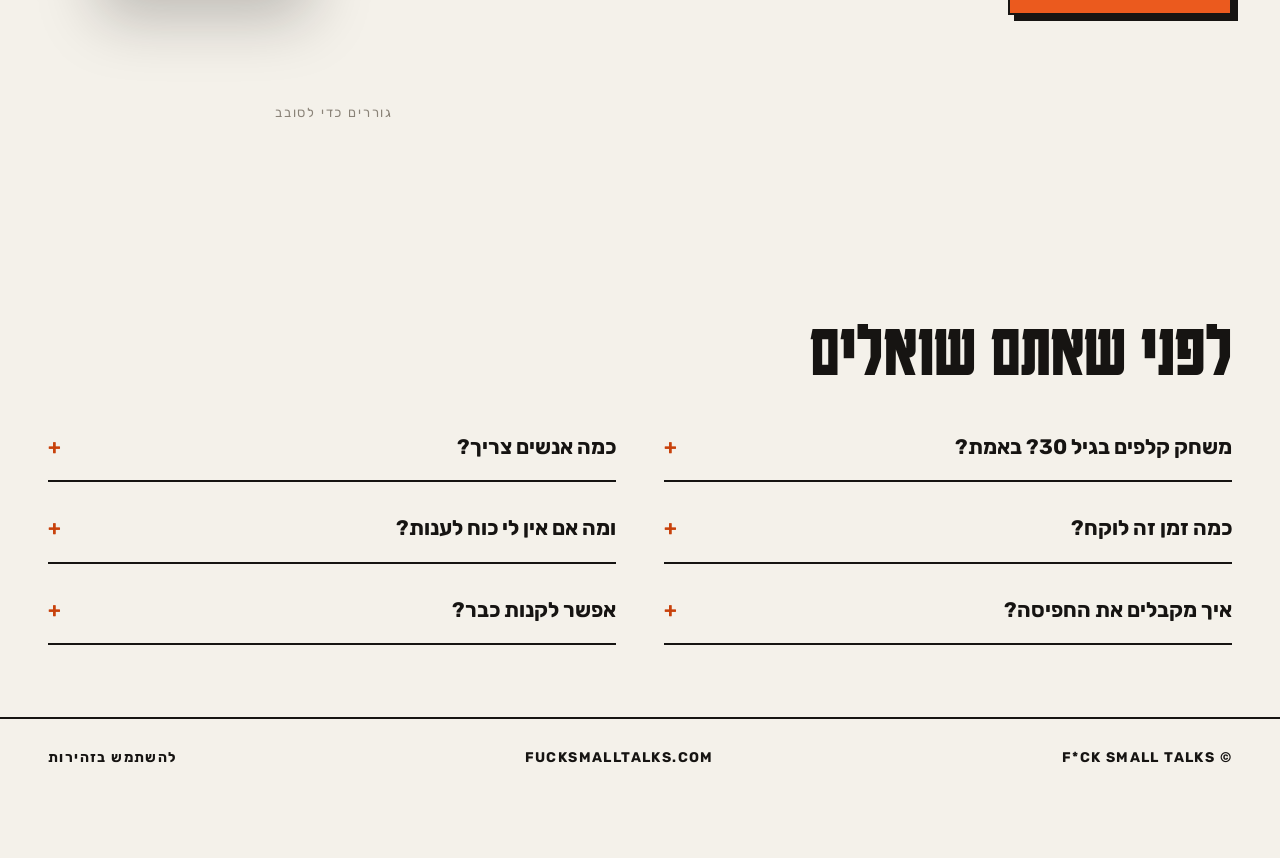
==== commit 3a4d7bd2: "Rebuild: fewer one-screen sections, sticky nav with WhatsApp and buy CTA, free cards merged with rou" ====
--- a/docs/he.html
+++ b/docs/he.html
@@ -4,828 +4,205 @@
 <meta charset="UTF-8"/>
 <meta name="viewport" content="width=device-width, initial-scale=1.0"/>
 <title>F*CK SMALL TALKS — משחק קלפים נגד סמול טוק</title>
-<meta name="description" content="לא מעניין אותי במה את.ה עובד.ת. מה הכי מפחיד אותך? משחק קלפים שלוקח כל שיחה לעומק תוך דקות."/>
-<meta property="og:title" content="F*CK SMALL TALKS — בעברית"/>
+<meta name="description" content="לא מעניין אותי במה אתה עובד. ספר לי ממה אתה הכי מפחד. משחק קלפים שלוקח כל שיחה לעומק."/>
+<meta property="og:title" content="F*CK SMALL TALKS"/>
 <meta property="og:description" content="לא מעניין אותי במה אתה עובד. ספר לי ממה אתה הכי מפחד."/>
-<meta property="og:image" content="img/group6.jpg"/>
+<meta property="og:image" content="img/hero.jpg"/>
 <link rel="preconnect" href="https://fonts.googleapis.com"/>
 <link rel="preconnect" href="https://fonts.gstatic.com" crossorigin/>
-<link href="https://fonts.googleapis.com/css2?family=Anton&family=Karantina:wght@700&family=Rubik:wght@400;500;700&family=Secular+One&family=Frank+Ruhl+Libre:wght@500&family=Fredoka:wght@500;600&family=Instrument+Serif:ital@0;1&family=Space+Grotesk:wght@400;500;700&display=swap" rel="stylesheet"/>
+<link href="https://fonts.googleapis.com/css2?family=Anton&family=Fredoka:wght@500;600&family=Karantina:wght@700&family=Rubik:wght@400;500;700&family=Secular+One&family=Frank+Ruhl+Libre:wght@500&display=swap" rel="stylesheet"/>
+<link rel="stylesheet" href="site.css"/>
 <style>
-:root{
-  --paper:#F4F1EA;--paper2:#E6E1D7;--ink:#161412;--orange:#EB5A1E;--orange-dk:#C8420C;
-  --muted:#4A453E;--line:#D9D3C7;
-}
-*,*::before,*::after{box-sizing:border-box;margin:0;padding:0}
-html{scroll-behavior:smooth;overflow-x:hidden}
-body{background:var(--paper);color:var(--ink);font-family:'Space Grotesk',sans-serif;font-size:18px;line-height:1.55;overflow-x:hidden}
-img{max-width:100%;display:block}
-a{color:var(--ink)}a:hover{color:var(--orange-dk)}
-.wrap{max-width:1440px;margin:0 auto;padding:0 64px}
-.display{font-family:Anton,'Arial Narrow',sans-serif;font-weight:400;text-transform:uppercase;line-height:.9}
-.serif{font-family:'Instrument Serif',serif;font-style:italic;text-transform:none}
-.kicker{font-size:14px;font-weight:700;letter-spacing:.22em;text-transform:uppercase;color:var(--orange-dk)}
-.o{color:var(--orange)}.odk{color:var(--orange-dk)}
-section{padding:110px 0}
-h2.display{font-size:clamp(56px,8vw,120px)}
-.grid12{display:grid;grid-template-columns:repeat(12,minmax(0,1fr));column-gap:24px}
-.btn{display:inline-block;text-decoration:none;font-family:Anton,sans-serif;text-transform:uppercase;letter-spacing:.02em;font-size:24px;padding:18px 32px;border:2px solid var(--ink);cursor:pointer;transition:transform .15s,box-shadow .15s}
-.btn:hover{transform:translate(-2px,-2px)}
-.btn-o{background:var(--orange);color:var(--ink);box-shadow:6px 6px 0 var(--ink)}
-.btn-o:hover{color:var(--ink);box-shadow:8px 8px 0 var(--ink)}
-.btn-k{background:var(--ink);color:var(--paper);box-shadow:6px 6px 0 var(--orange)}
-.btn-k:hover{color:var(--paper)}
-
-/* NAV */
-nav{position:sticky;top:0;z-index:40;background:rgba(244,241,234,.94);backdrop-filter:blur(8px);border-bottom:2px solid var(--ink)}
-nav .wrap{height:80px;display:flex;align-items:center;justify-content:space-between}
-.logo{text-decoration:none;font-family:Anton,sans-serif;font-size:28px;display:flex;align-items:baseline;gap:8px}
-.logo .star{color:var(--orange)}
-.logo .tag{background:var(--orange);padding:0 8px}
-.navlinks{display:flex;align-items:center;gap:36px;font-size:15px;font-weight:500;letter-spacing:.08em;text-transform:uppercase}
-.navlinks a{text-decoration:none}
-.navlinks .mb{display:none}
-.navlinks .lang{border:2px solid var(--ink);padding:9px 14px;border-radius:999px;text-transform:none;letter-spacing:0;font-weight:700;white-space:nowrap}
-.navlinks .lang:hover{background:var(--orange);color:var(--ink)}
-.navlinks .cta{background:var(--ink);color:var(--paper);padding:13px 20px;box-shadow:4px 4px 0 var(--orange)}
-
-/* INTRO */
-.intro{position:fixed;inset:0;background:var(--ink);z-index:100;overflow:hidden;perspective:1400px;animation:curtain .9s cubic-bezier(.7,0,.2,1) 2.6s forwards}
-@keyframes curtain{to{transform:translateY(-105%);visibility:hidden}}
-.intro-txt{position:absolute;left:16px;right:16px;top:12vh;text-align:center;font-family:Anton,sans-serif;font-size:clamp(34px,5vw,64px);text-transform:uppercase;color:var(--paper);opacity:0;animation:fadeup .6s ease 1.1s forwards}
-@keyframes fadeup{from{opacity:0;transform:translateY(20px)}to{opacity:1;transform:none}}
-.deal{position:absolute;left:50%;top:50%;width:min(300px,42vw);aspect-ratio:533/900;margin:-12% 0 0 calc(min(300px,42vw)/-2);border-radius:22px;background:url(img/cardback.jpg) center/cover;box-shadow:0 30px 60px rgba(0,0,0,.45);opacity:0;animation:drop .7s cubic-bezier(.2,.9,.25,1.15) forwards,fan .8s cubic-bezier(.6,0,.2,1) 1.5s forwards}
-.d1{animation-delay:.05s,1.5s;--fx:-160%;--fr:-24deg}.d2{animation-delay:.2s,1.5s;--fx:-80%;--fr:-12deg}.d3{animation-delay:.35s,1.5s;--fx:0%;--fr:0deg}.d4{animation-delay:.5s,1.5s;--fx:80%;--fr:12deg}.d5{animation-delay:.65s,1.5s;--fx:160%;--fr:24deg}
-@keyframes drop{0%{opacity:0;transform:translate3d(0,-900px,400px) rotateX(70deg) rotateZ(-30deg)}100%{opacity:1;transform:none}}
-@keyframes fan{to{opacity:1;transform:translate3d(var(--fx),40px,0) rotateZ(var(--fr))}}
-
-/* HERO */
-#top{padding:72px 0 64px}
-.hero{align-items:end}
-.hero-l{grid-column:span 7;display:flex;flex-direction:column;gap:40px}
-.eyebrow{display:flex;align-items:center;gap:12px;font-size:14px;font-weight:700;letter-spacing:.22em;text-transform:uppercase}
-.eyebrow::before{content:'';width:40px;height:2px;background:var(--ink)}
-h1.display{font-size:clamp(64px,11.5vw,168px);line-height:.86}
-h1 .strike{font-size:.9em;color:#8A8378;text-decoration:line-through;text-decoration-color:var(--orange);text-decoration-thickness:.06em}
-.hero-row{display:flex;gap:48px;align-items:flex-end;flex-wrap:wrap}
-.hero-row p{max-width:420px;font-size:22px;line-height:1.45}
-.hero-ctas{display:flex;flex-direction:column;gap:14px;text-align:center}
-.hero-ctas small{font-size:16px;font-weight:700;text-transform:uppercase;letter-spacing:.1em}
-.hero-r{grid-column:span 5;position:relative;height:720px}
-.arch{position:absolute;inset:40px 0 40px 40px;background:var(--orange);border-radius:300px 300px 24px 24px}
-.stage{position:absolute;left:130px;top:110px;width:340px;height:520px;perspective:1600px}
-.spin{position:relative;width:100%;height:100%;transform-style:preserve-3d;animation:spin360 9s cubic-bezier(.45,.05,.55,.95) infinite}
-.spin:hover{animation-play-state:paused}
-@keyframes spin360{0%{transform:rotateX(8deg) rotateY(0)}50%{transform:rotateX(-6deg) rotateY(180deg)}100%{transform:rotateX(8deg) rotateY(360deg)}}
-.side{position:absolute;inset:0;border-radius:26px;backface-visibility:hidden;-webkit-backface-visibility:hidden;box-shadow:0 40px 80px rgba(22,20,18,.35)}
-.side.back{background:url(img/cardback.jpg) center/cover}
-.side.face{transform:rotateY(180deg);background:#FCE9E8;color:#8E1B22;display:flex;flex-direction:column;align-items:center;justify-content:flex-start;padding:70px 36px 36px;text-align:center;font-family:Fredoka,sans-serif;font-weight:600;text-transform:uppercase;letter-spacing:.05em}
-.side.face .q{font-size:30px;line-height:1.25}
-.side.face .cat{position:absolute;bottom:32px;left:0;right:0;font-size:14px;letter-spacing:.14em}
-.orbit{position:absolute;width:250px;height:382px;border-radius:20px;box-shadow:0 24px 50px rgba(22,20,18,.3);animation:orbit 12s ease-in-out infinite}
-.orbit.a{left:70px;top:190px;--r:-14deg;background:url(img/cardback.jpg) center/cover}
-.orbit.b{left:300px;top:230px;--r:12deg;animation-delay:-6s;background:#D4EAF6;color:#175A74;display:flex;align-items:center;justify-content:center;padding:30px;text-align:center;font-family:Fredoka,sans-serif;font-weight:600;font-size:22px;line-height:1.25;text-transform:uppercase;letter-spacing:.04em}
-@keyframes orbit{0%,100%{transform:translateY(0) rotate(var(--r))}50%{transform:translateY(-26px) rotate(calc(var(--r) + 6deg))}}
-.bubble{position:absolute;left:0;top:120px;background:var(--ink);color:var(--paper);padding:16px 22px;border-radius:22px 22px 22px 4px;font-size:20px;font-weight:500;transform:rotate(-5deg)}
-.bubble2{position:absolute;right:-8px;top:600px;background:var(--paper);border:2px solid var(--ink);padding:14px 22px;border-radius:22px 22px 4px 22px;font-size:30px;transform:rotate(4deg)}
-.sticker{position:absolute;right:24px;top:16px;width:150px;height:150px;border-radius:75px;background:var(--ink);color:var(--paper);display:flex;flex-direction:column;align-items:center;justify-content:center;transform:rotate(12deg)}
-.sticker s{font-size:18px;color:#B7AFA2}
-.sticker b{font-family:Anton,sans-serif;font-weight:400;font-size:52px;line-height:1}
-.sticker small{font-size:12px;letter-spacing:.2em;text-transform:uppercase}
-
-/* MARQUEE */
-.marquee{background:var(--ink);color:var(--paper);overflow:hidden;white-space:nowrap;height:96px;display:flex;align-items:center}
-.marquee div{display:inline-flex;gap:40px;font-family:Anton,sans-serif;font-size:34px;text-transform:uppercase;animation:mq 40s linear infinite}
-.marquee i{font-style:normal;color:var(--orange)}
-@keyframes mq{to{transform:translateX(-50%)}}
-
-/* PROBLEM */
-.chat{grid-column:span 5;display:flex;flex-direction:column;gap:14px}
-.msg{align-self:flex-start;background:#fff;border:1.5px solid var(--line);padding:16px 22px;border-radius:24px 24px 24px 6px;font-size:20px;color:#6B655C}
-.msg.me{align-self:flex-end;background:var(--paper2);border-color:var(--paper2);border-radius:24px 24px 6px 24px}
-.chat .kill{align-self:center;margin-top:20px;font-size:34px}
-.pains{grid-column:7/span 6;display:flex;flex-direction:column;gap:40px}
-.pain-list{border-top:2px solid var(--ink)}
-.pain{display:grid;grid-template-columns:80px minmax(0,1fr);padding:24px 0;border-bottom:2px solid var(--ink)}
-.pain .n{font-family:Anton,sans-serif;font-size:34px;color:var(--orange-dk)}
-.pain b{font-size:26px;display:block}
-.pain p{font-size:19px;color:var(--muted);margin-top:6px}
-.shouldnt{font-family:'Instrument Serif',serif;font-size:44px;line-height:1.15}
-
-/* STORY */
-#story{background:var(--ink);color:var(--paper)}
-#story .grid12{align-items:center}
-.story-img{grid-column:span 5;position:relative}
-.story-img img{width:100%;height:700px;object-fit:cover;border-radius:16px}
-.story-img span{position:absolute;left:-20px;bottom:40px;background:var(--orange);color:var(--ink);padding:12px 18px;font-family:Anton,sans-serif;font-size:26px;text-transform:uppercase;transform:rotate(-4deg)}
-.story-txt{grid-column:7/span 6;display:flex;flex-direction:column;gap:22px}
-.story-txt .kicker{color:var(--orange)}
-.story-txt h2{font-size:clamp(52px,6.6vw,96px)}
-.story-txt p{font-size:21px;line-height:1.6;color:var(--line)}
-.story-txt strong{color:var(--paper)}
-.sci{padding:22px 26px;border:1.5px solid #4A453E;border-radius:14px;font-size:17px;color:var(--line)}
-
-/* ROUNDS */
-.sec-head{display:flex;justify-content:space-between;align-items:flex-end;gap:40px;margin-bottom:56px;flex-wrap:wrap}
-.sec-head p{max-width:380px;font-size:20px}
-.rounds{display:grid;grid-template-columns:repeat(4,minmax(0,1fr));gap:24px}
-.round{min-height:420px;border-radius:22px;padding:30px;display:flex;flex-direction:column;text-align:center;box-shadow:0 20px 40px rgba(22,20,18,.12);font-family:Fredoka,sans-serif;font-weight:600;text-transform:uppercase}
-.round:nth-child(1){transform:rotate(-2deg)}.round:nth-child(2){transform:rotate(1deg)}.round:nth-child(3){transform:rotate(-1deg)}.round:nth-child(4){transform:rotate(2deg)}
-.round .no{font-size:15px;letter-spacing:.16em}
-.round h3{font-weight:600;font-size:30px;letter-spacing:.04em;margin-top:40px}
-.round p{font-family:'Space Grotesk',sans-serif;font-weight:400;text-transform:none;font-size:18px;margin-top:14px;color:var(--ink)}
-.round .cat{margin-top:auto;font-size:13px;letter-spacing:.14em}
-
-/* TRY */
-#try{background:var(--paper2)}
-#try .grid12{align-items:center}
-.table{grid-column:span 6;display:flex;justify-content:center;align-items:center;position:relative;height:640px}
-.table .under{position:absolute;width:380px;height:560px;border-radius:24px;background:url(img/cardback.jpg) center/cover;transform:rotate(-9deg) translateX(-60px);box-shadow:0 30px 60px rgba(22,20,18,.18)}
-.pcard{position:relative;width:380px;height:560px;cursor:pointer;perspective:1400px;-webkit-perspective:1400px;-webkit-tap-highlight-color:transparent}
-.pcard .inner{position:absolute;inset:0;display:block;-webkit-transform-style:preserve-3d;transform-style:preserve-3d;transition:transform .7s cubic-bezier(.2,.8,.2,1)}
-.pcard.flip .inner{transform:rotateY(180deg)}
-.pcard .f{position:absolute;inset:0;display:flex;border-radius:24px;backface-visibility:hidden;-webkit-backface-visibility:hidden;box-shadow:0 40px 80px rgba(22,20,18,.25)}
-.pcard .f.back{background:url(img/cardback.jpg) center/cover}
-.pcard .f.front{transform:rotateY(180deg);display:flex;flex-direction:column;align-items:center;padding:70px 40px 40px;text-align:center;font-family:Fredoka,sans-serif;font-weight:600;text-transform:uppercase;letter-spacing:.05em}
-.pcard .q{font-size:32px;line-height:1.25}
-.pcard .lockpill{display:none;margin-top:30px;align-items:center;gap:8px;background:var(--ink);color:var(--paper);padding:10px 16px;border-radius:999px;font-family:'Space Grotesk',sans-serif;font-size:14px;font-weight:700;letter-spacing:.1em}
-.pcard.end .lockpill{display:flex}
-.pcard .cat{position:absolute;bottom:34px;left:0;right:0;font-size:14px;letter-spacing:.14em}
-.try-txt{grid-column:8/span 5;display:flex;flex-direction:column;gap:26px}
-.try-txt h2{font-size:clamp(56px,7.6vw,110px)}
-.pills{display:flex;flex-wrap:wrap;gap:10px}
-.pill{display:flex;align-items:center;gap:10px;min-height:48px;padding:0 20px;border-radius:999px;border:2px solid var(--ink);background:var(--paper);color:var(--ink);font:700 15px 'Space Grotesk',sans-serif;letter-spacing:.08em;text-transform:uppercase;cursor:pointer}
-.pill i{width:14px;height:14px;border-radius:7px}
-.pill.on{background:var(--ink);color:var(--paper)}
-.endnote{display:none;padding:20px 24px;border:2px dashed var(--ink);border-radius:14px;font-size:18px}
-.endnote.show{display:block}
-.endnote a{font-weight:700;color:var(--orange-dk)}
-#next{align-self:flex-start}
-
-/* WHERE */
-.places{display:grid;grid-template-columns:repeat(3,minmax(0,1fr));gap:40px;margin-top:56px}
-.place{border-top:2px solid var(--ink);padding-top:20px;display:flex;flex-direction:column;gap:10px}
-.place b{font-size:26px}
-.place p{font-size:18px;color:var(--muted)}
-.place .say{font-size:26px;color:var(--orange-dk)}
-
-/* GALLERY */
-.gallery{display:grid;grid-template-columns:repeat(12,minmax(0,1fr));grid-template-rows:repeat(2,340px);gap:24px}
-.gallery img{width:100%;height:100%;object-fit:cover;border-radius:20px}
-.gallery .big{grid-column:span 7;grid-row:span 2}
-.gallery .sm{grid-column:span 5}
-
-/* CHANGE */
-#change{background:var(--orange)}
-#change h2 .serif{font-size:1.07em}
-.ba{display:flex;flex-direction:column;gap:18px;margin-top:48px}
-.ba-row{display:grid;grid-template-columns:minmax(0,1fr) 60px minmax(0,1fr);align-items:center;gap:16px}
-.ba-row .before{padding:22px 26px;font-size:20px;text-decoration:line-through;text-decoration-thickness:2px;opacity:.75}
-.ba-row .after{padding:22px 26px;background:var(--paper);border:2px solid var(--ink);border-radius:18px;box-shadow:6px 6px 0 var(--ink);font-size:20px;font-weight:500}
-
-/* RULES */
-#rules .grid12{align-items:center}
-.rules-stage{grid-column:span 5;height:600px;perspective:1600px;display:flex;flex-direction:column;align-items:center;justify-content:center;gap:24px;cursor:grab;touch-action:pan-y;user-select:none}
-.rules-stage:active{cursor:grabbing}
-.rules-spin{position:relative;width:320px;height:540px;transform-style:preserve-3d;will-change:transform}
-.rside{position:absolute;inset:0;border-radius:22px;backface-visibility:hidden;-webkit-backface-visibility:hidden;background-size:cover;background-position:center;box-shadow:0 40px 80px rgba(22,20,18,.28)}
-.rfront{background-image:url(img/rules.jpg)}
-.rback{background-image:url(img/cardback.jpg);transform:rotateY(180deg)}
-.rhint{font-size:13px;font-weight:700;letter-spacing:.2em;text-transform:uppercase;color:#8A8378}
-[data-tilt]{transition:transform .25s ease-out;transform-style:preserve-3d;will-change:transform}
-.rules-txt{grid-column:7/span 6;display:flex;flex-direction:column;gap:24px}
-.rules-list{display:flex;flex-direction:column;gap:10px;font-size:22px;font-weight:700;letter-spacing:.06em;text-transform:uppercase;line-height:1.35}
-.fx{display:flex;flex-wrap:wrap;gap:10px}
-.fx span{padding:10px 18px;border:2px solid var(--ink);border-radius:999px;font-size:16px;font-weight:500}
-.fx .k{background:var(--ink);color:var(--paper)}.fx .or{background:var(--orange)}
-.label2{display:grid;grid-template-columns:repeat(2,minmax(0,1fr));gap:20px;font-size:15px;font-weight:700;letter-spacing:.06em;text-transform:uppercase}
-
-/* BUY */
-#buy{background:var(--ink);color:var(--paper)}
-#buy .grid12{align-items:center}
-.buy-txt{grid-column:span 6;display:flex;flex-direction:column;gap:26px}
-.buy-txt .serif{font-size:38px;color:#B7AFA2}
-.buy-txt h2{font-size:clamp(60px,9vw,130px);line-height:.86}
-.price{display:flex;align-items:baseline;gap:22px;flex-wrap:wrap}
-.price b{font-family:Anton,sans-serif;font-weight:400;font-size:140px;line-height:1;color:var(--orange)}
-.price s{font-size:36px;color:#8A8378}
-.price span{padding:8px 14px;background:var(--paper);color:var(--ink);font-size:14px;font-weight:700;letter-spacing:.14em;text-transform:uppercase;border-radius:6px}
-.incl{display:grid;grid-template-columns:repeat(2,minmax(0,1fr));gap:12px 24px;font-size:18px;color:var(--line)}
-.pay{display:flex;gap:16px;flex-wrap:wrap}
-#buy .btn-o{border-color:var(--paper);box-shadow:6px 6px 0 var(--paper)}
-#buy .btn-ghost{color:var(--paper);border-color:var(--paper);background:none}
-.paynote{font-size:15px;color:#B7AFA2}
-.checkout{display:flex;flex-direction:column;gap:18px;max-width:560px}
-.co-label{font-size:13px;font-weight:700;letter-spacing:.18em;text-transform:uppercase;color:#B7AFA2;padding:0}
-.co-row{display:flex;align-items:center;justify-content:space-between;gap:16px}
-.qty{display:flex;align-items:center;border:2px solid var(--paper);border-radius:999px}
-.qty button{width:48px;height:48px;background:none;border:none;color:var(--paper);font-size:24px;cursor:pointer}
-.qty output{min-width:36px;text-align:center;font-family:Anton,sans-serif;font-size:24px}
-.co-box{border:1.5px solid #4A453E;border-radius:14px;padding:14px 18px;display:flex;flex-direction:column;gap:4px}
-.co-box legend{padding:0 6px}
-.opt{display:flex;align-items:center;gap:12px;min-height:48px;cursor:pointer;border-bottom:1px solid #2E2A26}
-.opt:last-child{border-bottom:none}
-.opt input{accent-color:var(--orange);width:18px;height:18px;flex-shrink:0}
-.opt span{flex:1;font-size:17px}
-.opt b{font-size:14px;font-weight:500;color:#B7AFA2}
-.chips{display:flex;gap:6px;font-style:normal}
-.chips i{font-style:normal;font-size:11px;font-weight:700;letter-spacing:.04em;background:var(--paper);color:#1A1F71;padding:4px 7px;border-radius:5px}
-.chips i.bit{background:#1CA7B8;color:#fff}
-.field{width:100%;background:none;border:none;border-bottom:1px solid #4A453E;color:var(--paper);font:inherit;font-size:17px;padding:12px 2px;outline:none}
-.field::placeholder{color:#8A8378}
-.field:focus{border-bottom-color:var(--orange)}
-.field.bad{border-bottom-color:#E5484D}
-.co-total{display:flex;justify-content:space-between;align-items:baseline;border-top:2px solid var(--paper);padding-top:14px;font-size:18px;font-weight:700;text-transform:uppercase;letter-spacing:.1em}
-.co-total strong{font-family:Anton,sans-serif;font-weight:400;font-size:44px;color:var(--orange);letter-spacing:0}
-.co-err{color:#FF8A80;font-size:15px;min-height:1em}
-.co-go{align-self:flex-start}
-.co-steps{display:flex;gap:14px;flex-wrap:wrap}
-.field[hidden],.pickup-only[hidden]{display:none}
-.pickup-only{display:flex;flex-direction:column;gap:18px}
-.opt small{display:block;font-size:14px;color:#8A8378;font-family:'Instrument Serif',serif;font-style:italic;font-size:17px}
-.box-stage{grid-column:8/span 5;height:640px;perspective:1800px;display:flex;flex-direction:column;align-items:center;justify-content:center;gap:40px;position:relative;cursor:grab;touch-action:pan-y;user-select:none}
-.box-stage:active{cursor:grabbing}
-.box3d{--w:241px;--h:390px;--d:146px;position:relative;width:var(--w);height:var(--h);transform-style:preserve-3d;will-change:transform}
-.bf{position:absolute;background-size:100% 100%;background-color:#fff;box-shadow:inset 0 0 0 1px rgba(0,0,0,.06)}
-.b-front,.b-back{width:var(--w);height:var(--h)}
-.b-front{background-image:url(img/box-front.jpg);transform:translateZ(calc(var(--d)/2))}
-.b-back{background-image:url(img/box-back.jpg);transform:rotateY(180deg) translateZ(calc(var(--d)/2))}
-.b-left,.b-right{width:var(--d);height:var(--h);left:calc((var(--w) - var(--d))/2)}
-.b-left{background-image:url(img/box-spine.jpg);transform:rotateY(-90deg) translateZ(calc(var(--w)/2))}
-.b-right{background-image:url(img/box-side.jpg);transform:rotateY(90deg) translateZ(calc(var(--w)/2))}
-.b-top,.b-bottom{width:var(--w);height:var(--d);top:calc((var(--h) - var(--d))/2)}
-.b-top{background:#f4f4f2;transform:rotateX(90deg) translateZ(calc(var(--h)/2))}
-.b-bottom{background-image:url(img/box-top.jpg);transform:rotateX(-90deg) translateZ(calc(var(--h)/2))}
-.box-shadow{position:absolute;bottom:90px;width:300px;height:40px;border-radius:50%;background:radial-gradient(closest-side,rgba(235,90,30,.45),transparent);filter:blur(6px);pointer-events:none}
-
-/* FAQ */
-.faq-h{grid-column:span 4}
-.faq{grid-column:6/span 7;border-top:2px solid var(--ink)}
-.faq details{padding:24px 0;border-bottom:2px solid var(--ink)}
-.faq summary{font-size:24px;font-weight:700;cursor:pointer;list-style:none;display:flex;justify-content:space-between;gap:20px}
-.faq summary::after{content:'+';color:var(--orange-dk)}
-.faq details[open] summary::after{content:'−'}
-.faq p{font-size:18px;color:var(--muted);margin-top:8px}
-
-footer{border-top:2px solid var(--ink);padding:40px 0;font-size:14px;font-weight:700;letter-spacing:.14em;text-transform:uppercase}
-footer .wrap{display:flex;justify-content:space-between;flex-wrap:wrap;gap:16px}
-
-.reveal{opacity:0;transform:translateY(30px);transition:.9s cubic-bezier(.2,.8,.2,1)}
-.reveal.in{opacity:1;transform:none}
-
-
-/* HERO (simple) */
-.hero-img{position:absolute;inset:30px 0 30px 40px;width:calc(100% - 40px);height:calc(100% - 60px);object-fit:cover;border-radius:300px 300px 24px 24px;box-shadow:0 30px 60px rgba(22,20,18,.18)}
-.rot{display:inline-block;font-size:.5em;line-height:1.1;margin-top:.15em}
-#rot{display:inline-block;transition:opacity .35s,transform .35s}
-#rot.out{opacity:0;transform:translateY(12px)}
-/* WHATSAPP PHONE */
-.phone-col{grid-column:span 5;display:flex;flex-direction:column;align-items:center;gap:22px}
-.phone{width:340px;max-width:100%;height:600px;border:12px solid #161412;border-radius:46px;background:#EFE7DE;overflow:hidden;display:flex;flex-direction:column;box-shadow:0 30px 60px rgba(22,20,18,.25);position:relative}
-.phone::before{content:'';position:absolute;top:8px;left:50%;width:90px;height:22px;margin-left:-45px;background:#161412;border-radius:999px;z-index:3}
-.wa-top{background:#075E54;color:#fff;display:flex;align-items:center;gap:10px;padding:40px 14px 12px}
-.wa-av{width:36px;height:36px;border-radius:50%;background:#D9D3C7;color:#6B655C;display:grid;place-items:center;font-weight:700}
-.wa-who{display:flex;flex-direction:column;line-height:1.2}
-.wa-who b{font-size:16px}.wa-who small{font-size:12px;opacity:.8}
-.wa-body{flex:1;padding:14px 12px;display:flex;flex-direction:column;justify-content:flex-end;gap:6px;overflow:hidden;background-color:#EFE7DE;background-image:radial-gradient(rgba(0,0,0,.035) 1px,transparent 1px);background-size:14px 14px}
-.wa-msg{max-width:78%;padding:7px 10px 16px;border-radius:10px;font-size:15px;line-height:1.35;position:relative;box-shadow:0 1px 1px rgba(0,0,0,.08);animation:pop .35s cubic-bezier(.2,.9,.3,1.4) both;align-self:flex-start;background:#fff;color:#161412}
-.wa-msg.me{align-self:flex-end;background:#D9FDD3}
-.wa-msg time{position:absolute;bottom:3px;inset-inline-end:8px;font-size:10px;color:#8A8378}
-.wa-typing{align-self:flex-start;background:#fff;border-radius:10px;padding:10px 12px;display:flex;gap:4px}
-.wa-typing i{width:6px;height:6px;border-radius:50%;background:#8A8378;animation:blink 1s infinite}
-.wa-typing i:nth-child(2){animation-delay:.2s}.wa-typing i:nth-child(3){animation-delay:.4s}
-@keyframes pop{from{opacity:0;transform:scale(.6) translateY(10px)}to{opacity:1;transform:none}}
-@keyframes blink{50%{opacity:.25}}
-.wa-cta{display:inline-flex;align-items:center;gap:10px;background:#25D366;color:#fff;text-decoration:none;font-weight:700;font-size:18px;padding:14px 24px;border-radius:999px;box-shadow:0 10px 24px rgba(37,211,102,.35)}
-.wa-cta:hover{color:#fff;transform:translateY(-2px)}
-/* PLACES with photos */
-.place img{width:100%;aspect-ratio:3/2;object-fit:cover;border-radius:16px;margin-bottom:6px}
-:lang(he) body,html[lang=he] body{font-family:Rubik,'Space Grotesk',sans-serif}
-html[lang=he] .display,html[lang=he] .intro-txt,html[lang=he] .btn,html[lang=he] .marquee div,html[lang=he] .pain .n,html[lang=he] .story-img span,html[lang=he] .co-total strong,html[lang=he] .qty output{font-family:Karantina,Anton,sans-serif;font-weight:700}
-html[lang=he] .display{line-height:.95;letter-spacing:0}
-html[lang=he] h1.display{font-size:clamp(64px,10vw,160px)}
-html[lang=he] .serif{font-family:'Frank Ruhl Libre',serif;font-style:normal}
-html[lang=he] .kicker,html[lang=he] .eyebrow,html[lang=he] .rules-list,html[lang=he] .label2,html[lang=he] .co-label,html[lang=he] .round .no,html[lang=he] footer{letter-spacing:.04em}
-html[lang=he] .round{font-family:Rubik,sans-serif}
-html[lang=he] .round .no{direction:ltr}
-html[lang=he] .logo,html[lang=he] .price,html[lang=he] .sticker{direction:ltr}
-html[lang=he] .pcard .f.front,html[lang=he] .side.face,html[lang=he] .orbit.b{font-family:'Secular One',Rubik,sans-serif;letter-spacing:0;direction:rtl}
-html[lang=he] .pcard .cat,html[lang=he] .side.face .cat{direction:ltr;font-family:Fredoka,sans-serif}
-html[lang=he] .ba-row svg{transform:scaleX(-1)}
-html[lang=he] .he-rules{background:#F4F4F2;color:#161412;padding:34px 26px;display:flex;flex-direction:column;gap:6px;font-family:'Secular One',Rubik,sans-serif;font-size:17px;line-height:1.3;text-align:right}
-html[lang=he] .he-rules .h{font-weight:400;font-size:24px;text-align:center;text-decoration:underline;margin-top:10px}
-html[lang=he] .he-rules i{font-style:normal;color:#E8521A}
-html[lang=he] .he-rules .sm{font-size:14px}
-html[lang=he] .box3d{--d:70px}
-html[lang=he] .b-front{background-image:url(img/he-box-front.jpg)}
-html[lang=he] .b-back{background-image:url(img/he-box-back.jpg)}
-html[lang=he] .b-left{background-image:url(img/he-box-spine.jpg)}
-html[lang=he] .b-right{background-image:url(img/he-box-side.jpg)}
-html[lang=he] .b-bottom{background-image:url(img/he-box-bottom.jpg)}
-@media (max-width:1000px){html[lang=he] .box3d{--d:53px}html[lang=he] .he-rules{padding:24px 18px;font-size:13px}html[lang=he] .he-rules .h{font-size:19px}html[lang=he] .he-rules .sm{font-size:11px}}
-html[lang=he] .marquee s{text-decoration-color:var(--orange);text-decoration-thickness:3px;opacity:.75}
-html[lang=he] .st{position:absolute;background:#fff;border:1.5px solid var(--line);color:#6B655C;padding:8px 14px;border-radius:18px;font-size:15px;white-space:nowrap;box-shadow:0 8px 20px rgba(22,20,18,.08);z-index:2;animation:stfloat 6s ease-in-out infinite}
-html[lang=he] .st1{top:40px;left:120px;animation-delay:-1s}html[lang=he] .st2{top:300px;left:-30px;animation-delay:-2s}html[lang=he] .st3{top:470px;right:-10px;animation-delay:-3s}html[lang=he] .st4{top:650px;left:40px;animation-delay:-4s}html[lang=he] .st5{top:230px;right:-20px;animation-delay:-5s}
-@keyframes stfloat{0%,100%{transform:translateY(0) rotate(-2deg)}50%{transform:translateY(-10px) rotate(2deg)}}
-@media (max-width:1000px){html[lang=he] .st{font-size:12px;padding:6px 10px}html[lang=he] .st1{top:10px;left:auto;right:130px}html[lang=he] .st2{top:230px;left:0}html[lang=he] .st3,html[lang=he] .st4{display:none}html[lang=he] .st5{top:380px;right:0}}
-/* PHONE / TABLET */
-@media (max-width:1000px){
-  .wrap{padding:0 20px}
-  section{padding:72px 0}
-  .navlinks a:not(.cta):not(.lang){display:none}
-  nav .wrap{height:64px}
-  .logo{font-size:20px;gap:5px;white-space:nowrap}
-  .navlinks .cta{font-size:12px;padding:10px 12px;white-space:nowrap}
-  .navlinks{gap:8px}.navlinks .lang{font-size:12px;padding:8px 10px}
-  .logo{font-size:18px;margin-inline-end:8px}
-  .navlinks .dk{display:none}.navlinks .mb{display:inline}
-  .grid12{display:flex;flex-direction:column;gap:40px}
-  .hero-r{height:480px;width:100%;max-width:440px;margin:0 auto}
-  .hero-img{inset:0;width:100%;height:100%}
-  .phone{height:540px}
-  .arch{inset:30px 0 30px 20px}
-  .stage{left:50%;top:70px;width:260px;height:398px;margin-left:-130px}
-  .side.face .q{font-size:23px}
-  .orbit{width:180px;height:275px}
-  .orbit.a{left:0;top:150px}.orbit.b{left:auto;right:14px;top:180px;font-size:16px}
-  .bubble{top:40px;font-size:16px}.bubble2{top:480px;right:0;font-size:24px}
-  .sticker{width:110px;height:110px;right:0;top:0}.sticker b{font-size:38px}
-  .hero-row{flex-direction:column;align-items:stretch;gap:28px}
-  .marquee{height:72px}.marquee div{font-size:24px}
-  .story-img img{height:420px}
-  .rounds{grid-template-columns:repeat(2,minmax(0,1fr))}
-  .round{min-height:300px;transform:none!important}
-  .round h3{margin-top:20px}
-  .table{height:500px;width:100%}
-  #try .grid12{gap:22px}
-  #try .try-txt{display:contents}
-  #try .kicker{order:1}#try .try-txt h2{order:2}#try .try-txt p{order:3}#try .pills{order:4}
-  #try .table{order:5;height:470px}#try .endnote{order:6}#try #next{order:7;align-self:center}
-  .pcard,.table .under{width:290px;height:428px}
-  .pcard .q{font-size:24px}.pcard .f.front{padding:50px 28px 28px}
-  .places{grid-template-columns:1fr;gap:28px}
-  .gallery{grid-template-columns:1fr;grid-template-rows:none}
-  .gallery .big,.gallery .sm{grid-column:auto;grid-row:auto;height:300px}
-  .ba-row{grid-template-columns:1fr}
-  .ba-row svg{transform:rotate(90deg);justify-self:center}
-  .rules-stage{height:480px}.rules-spin{width:250px;height:422px}
-  .label2,.incl{grid-template-columns:1fr}
-  .price b{font-size:96px}
-  .box-stage{height:500px}.box3d{--w:181px;--h:293px;--d:110px}.box-shadow{bottom:70px;width:220px}
-  .shouldnt{font-size:32px}
-}
-@media (max-width:560px){.rounds{grid-template-columns:1fr}}
-@media (prefers-reduced-motion:reduce){
-  .intro{display:none}.spin,.orbit,.marquee div{animation:none}
-  .reveal{opacity:1;transform:none}
-}
+.b-front{background-image:url(img/he-box-front.jpg)}.b-back{background-image:url(img/he-box-back.jpg)}
+.b-left{background-image:url(img/he-box-spine.jpg)}.b-right{background-image:url(img/he-box-side.jpg)}.b-bottom{background-image:url(img/he-box-bottom.jpg)}
+.rules3d .fr{background:#F4F4F2;color:#161412;padding:26px 18px;display:flex;flex-direction:column;gap:6px;font-family:'Secular One',Rubik,sans-serif;font-size:15px;line-height:1.3}
+.rules3d .fr b{font-weight:400;font-size:21px;text-align:center;text-decoration:underline;margin-top:6px}
+.rules3d .fr i{font-style:normal;color:#E8521A}
+@media (max-width:1000px){.rules3d .fr{font-size:11px;padding:16px 12px}.rules3d .fr b{font-size:15px}}
 </style>
 </head>
 <body>
 
-<!-- INTRO: the deck drops, fans out, then the curtain lifts -->
-<div class="intro" aria-hidden="true">
-  <div class="intro-txt">מערבבים. <span class="o">ביי ביי סמול טוק.</span></div>
-  <div class="deal d1"></div><div class="deal d2"></div><div class="deal d3"></div><div class="deal d4"></div><div class="deal d5"></div>
-</div>
-
 <nav>
   <div class="wrap">
-    <a href="#top" class="logo">F<span class="star">*</span>CK SMALL <span class="tag">TALKS</span></a>
+    <a href="#top" class="logo">F<i>*</i>CK SMALL <b>TALKS</b></a>
     <div class="navlinks">
-      <a href="index.html" class="lang" lang="en"><span class="dk">English, please</span><span class="mb">EN</span></a>
-      <a href="#how">איך משחקים</a>
-      <a href="#try">קלפים בחינם</a>
-      <a href="#faq">שאלות</a>
-      <a href="#buy" class="cta"><span class="dk">לקנות</span><span class="mb">לקנות</span> · ₪100</a>
+      <a class="nl" href="#taste">טעימה בחינם</a>
+      <a class="nl" href="#ai">הקופסה</a>
+      <a class="nl" href="#faq">שאלות</a>
+      <a class="lang" href="index.html" lang="en">EN</a>
+      <a class="wa-ico" data-wa aria-label="וואטסאפ"><svg width="26" height="26" viewBox="0 0 24 24" fill="currentColor" aria-hidden="true"><path d="M12 2a10 10 0 0 0-8.6 15.1L2 22l5-1.3A10 10 0 1 0 12 2Zm0 18.2c-1.5 0-3-.4-4.3-1.2l-.3-.2-3 .8.8-2.9-.2-.3A8.2 8.2 0 1 1 12 20.2Zm4.5-6.1c-.2-.1-1.5-.7-1.7-.8-.2-.1-.4-.1-.6.1l-.8 1c-.1.2-.3.2-.5.1a6.7 6.7 0 0 1-3.3-2.9c-.3-.4.2-.4.7-1.3.1-.2 0-.3 0-.4l-.8-1.8c-.2-.5-.4-.4-.6-.4h-.5c-.2 0-.4.1-.6.3-.2.2-.8.8-.8 2s.8 2.3.9 2.5c.1.2 1.6 2.5 4 3.5 1.5.6 2 .7 2.8.6.4-.1 1.5-.6 1.7-1.2.2-.6.2-1.1.1-1.2l-.5-.3Z"/></svg></a>
+      <button type="button" class="buy">אפשר לקנות כבר? · ₪100</button>
     </div>
   </div>
 </nav>
 
-<header id="top">
-  <div class="wrap grid12 hero">
-    <div class="hero-l">
-      <div class="eyebrow">משחק קלפים למי שנמאס לו מסמול טוק</div>
-      <h1 class="display">לא מעניין אותי<br/><span class="rot"><span class="serif strike" id="rot">במה אתה עובד?</span></span></h1>
-      <div class="hero-row">
-        <p>אף אחד לא קם בבוקר ואמר ״וואלה, בא לי לשמוע היום במה עובד הבן דוד של השכן״. אז שולפים קלף ועוברים ישר לדברים האמיתיים — בדייט, עם החברים, או עם הזר מהמיטה ליד בהוסטל.</p>
-        <div class="hero-ctas">
-          <a href="#buy" class="btn btn-o">אני רוצה חפיסה</a>
-          <small><a href="#try">לנסות קלף בחינם ↓</a></small>
-        </div>
-      </div>
-    </div>
-    <div class="hero-r">
-      <img class="hero-img" src="img/hero.jpg" alt="חברים צוחקים סביב שולחן ומשחקים בקלפים"/>
+<section id="top">
+  <div class="wrap hero">
+    <div>
+      <div class="kicker">משחק קלפים למי שנמאס לו מסמול טוק</div>
+      <h1 class="display" style="margin-top:14px">לא מעניין אותי<span class="rot"><span id="rot">במה אתה עובד?</span></span></h1>
+      <p>אף אחד לא קם בבוקר ואמר ״וואלה, בא לי לשמוע היום במה עובד הבן דוד של השכן״. אז שולפים קלף ועוברים ישר לדברים האמיתיים.</p>
+      <div class="cta-row"><button type="button" class="btn buy">אפשר לקנות כבר? חח</button><small><a href="#taste">או לנסות קלף בחינם ↓</a></small></div>
+    </div>
+    <div class="hero-r reveal">
+      <img src="img/hero.jpg" alt="חברים צוחקים סביב שולחן ומשחקים בקלפים"/>
       <div class="sticker" aria-hidden="true"><s>₪175</s><b>₪100</b><small>מחיר השקה</small></div>
     </div>
   </div>
-</header>
-
-
-
-<section id="problem">
-  <div class="wrap grid12">
+</section>
+
+<section id="npc">
+  <div class="wrap npc">
     <div class="phone-col reveal">
       <div class="phone" aria-label="שיחת סמול טוק משעממת בוואטסאפ">
-        <div class="wa-top">
-          <span class="wa-av" aria-hidden="true">?</span>
-          <span class="wa-who"><b id="waName">אחד מטינדר</b><small id="waStatus">מקליד…</small></span>
-        </div>
+        <div class="wa-top"><span class="wa-av" aria-hidden="true">?</span><span class="wa-who"><b>אחד מטינדר</b><small id="waStatus">מקליד…</small></span></div>
         <div class="wa-body" id="wa"></div>
       </div>
-      <a class="wa-cta" id="waCta" href="#" target="_blank" rel="noopener"><svg width="22" height="22" viewBox="0 0 24 24" fill="currentColor" aria-hidden="true"><path d="M12 2a10 10 0 0 0-8.6 15.1L2 22l5-1.3A10 10 0 1 0 12 2Zm0 18.2c-1.5 0-3-.4-4.3-1.2l-.3-.2-3 .8.8-2.9-.2-.3A8.2 8.2 0 1 1 12 20.2Zm4.5-6.1c-.2-.1-1.5-.7-1.7-.8-.2-.1-.4-.1-.6.1l-.8 1c-.1.2-.3.2-.5.1a6.7 6.7 0 0 1-3.3-2.9c-.3-.4.2-.4.7-1.3.1-.2 0-.3 0-.4l-.8-1.8c-.2-.5-.4-.4-.6-.4h-.5c-.2 0-.4.1-.6.3-.2.2-.8.8-.8 2s.8 2.3.9 2.5c.1.2 1.6 2.5 4 3.5 1.5.6 2 .7 2.8.6.4-.1 1.5-.6 1.7-1.2.2-.6.2-1.1.1-1.2l-.5-.3Z"/></svg><span>דברו איתי</span></a>
-    </div>
-    <div class="pains reveal">
-      <h2 class="display">למה כולם<br/><span class="odk">NPC</span></h2>
-      <div class="pain-list">
-        <div class="pain"><span class="n">01</span><div><b>למי אכפת?</b><p>מאיפה הוא, במה הוא עובד, מה הוא עשה בסופ״ש. מי יזכור את זה מחר?</p></div></div>
-        <div class="pain"><span class="n">02</span><div><b>חבל על האנרגיה.</b><p>שלא תשקיע.י עוד ערב שלם בשיחת סרק, מול מישהו שמעמיד פנים שהוא מישהו.</p></div></div>
-        <div class="pain"><span class="n">03</span><div><b>אין לי מה לומר.</b><p>וגם לו אין. אז שניכם שותקים ובוהים בטלפון.</p></div></div>
-      </div>
-      <p class="shouldnt">שלא יבזבזו לך את הזמן. <em class="odk">תשאל.י משהו אמיתי.</em></p>
-    </div>
+    </div>
+    <div class="reveal">
+      <h2 class="display">למה כולם <span class="o">NPC</span></h2>
+      <div class="awk">
+        <figure><img src="img/a-date.jpg" alt="דייט שבו שניהם בטלפון"/><figcaption><b>אין לי מה לומר</b>וגם לו אין. אז שניכם בוהים בטלפון.</figcaption></figure>
+        <figure><img src="img/a-party.jpg" alt="בחור מדבר ובחורה מחייכת מנימוס"/><figcaption><b>למי אכפת?</b>מאיפה הוא, במה הוא עובד. מי יזכור את זה מחר?</figcaption></figure>
+        <figure><img src="img/a-phones.jpg" alt="חברים ליד שולחן וכולם בטלפון"/><figcaption><b>חבל על האנרגיה</b>עוד ערב שלם בשיחת סרק.</figcaption></figure>
+      </div>
+      <div class="cta-row"><button type="button" class="btn buy">די, אני רוצה חפיסה</button><small>שלא יבזבזו לך את הזמן.</small></div>
+    </div>
+  </div>
+</section>
+
+<section id="taste">
+  <div class="wrap">
+    <div class="taste-head reveal">
+      <div><div class="kicker">טעימה על חשבון הבית</div><h2 class="display" style="margin-top:10px">ארבעה סבבים. <span class="odk">עד כמה עמוק תלכו?</span></h2></div>
+      <p>תעבירו את העכבר (או תלחצו) על קלף ותקריאו אותו בקול למי שלידכם. כן, בקול. כל סבב עמוק יותר.</p>
+    </div>
+    <div class="decks">
+      <div class="deck reveal"><button type="button" class="fc" aria-label="להפוך קלף סבב 1"><span class="in"><span class="s b"></span><span class="s f" style="background:#FDF3C7;color:#9A5B00">במה את.ה טוב.ה יותר מרוב האנשים שאת.ה מכיר.ה?<small>F*CK · LEVEL 1</small></span></span></button><span class="lv" style="color:#9A5B00">F*CK · LEVEL 1</span><h3>חימום</h3><p>קליל. כמו להראות את הגלריה בלי למחוק קודם 400 צילומי מסך.</p></div>
+      <div class="deck reveal"><button type="button" class="fc" aria-label="להפוך קלף סבב 2"><span class="in"><span class="s b"></span><span class="s f" style="background:#E0FAE6;color:#236B45">יש משהו שחלמת לעשות הרבה זמן? למה עוד לא עשית אותו?<small>F**CK · LEVEL 2</small></span></span></button><span class="lv" style="color:#175A74">F**CK · LEVEL 2</span><h3>בלי שטויות</h3><p>משפחה, אהבה, אקסים. פה מישהו אומר ״רגע, אני הולך להביא מים״.</p></div>
+      <div class="deck reveal"><button type="button" class="fc" aria-label="להפוך קלף סבב 3"><span class="in"><span class="s b"></span><span class="s f" style="background:#F3E6F4;color:#7E3F8C">אילו טעויות של ההורים שלך בא לך להימנע מהן?<small>F***CK · LEVEL 3</small></span></span></button><span class="lv" style="color:#8E1B22">F***CK · LEVEL 3</span><h3>אין לאן לברוח</h3><p>שקרים, אשמה, לבבות שבורים. פה כבר פותחים עוד בקבוק יין.</p></div>
+      <div class="deck reveal"><button type="button" class="fc" aria-label="להפוך קלף סבב אחרון"><span class="in"><span class="s b"></span><span class="s f" style="background:#fff;color:#D2470F">מה היה הרושם הראשוני שלך ממני?<small>F●CK · LAST ROUND</small></span></span></button><span class="lv" style="color:#D2470F">F●CK · LAST ROUND</span><h3>עליי</h3><p>עכשיו שואלים אחד על השני. לא מומלץ לשחק עם האקס.</p></div>
+    </div>
+    <div class="cta-row reveal"><button type="button" class="btn buy">רוצים את כל ה-50? אפשר לקנות כבר? חח</button></div>
+  </div>
+</section>
+
+<section id="places">
+  <div class="wrap">
+    <h2 class="display reveal">בכל מקום <span class="odk">שנגמרות המילים</span></h2>
+    <div class="places">
+      <div class="place reveal"><img src="img/p-date.jpg" alt="זוג בדייט ראשון עם הקלפים" loading="lazy"/><div><b>דייט ראשון</b><span>במקום ארבעים דקות על קריפטו</span></div></div>
+      <div class="place reveal"><img src="img/p-hostel.jpg" alt="מטיילים בהוסטל עם הקלפים" loading="lazy"/><div><b>הוסטלים</b><span>״רוצים לשחק?״ וזהו, את.ה בפנים</span></div></div>
+      <div class="place reveal"><img src="img/p-family.jpg" alt="ארוחת שישי עם הקלפים" loading="lazy"/><div><b>ארוחת שישי</b><span>סבתא מספרת משהו חוץ מ״אכלת?״</span></div></div>
+      <div class="place reveal"><img src="img/p-trip.jpg" alt="חברים באוטובוס עם הקלפים" loading="lazy"/><div><b>טיולים</b><span>זרים הופכים לחבר׳ה לפני שער הגיא</span></div></div>
+      <div class="place reveal"><img src="img/p-team.jpg" alt="צוות עבודה עם הקלפים" loading="lazy"/><div><b>צוותים וקבוצות</b><span>גם השקטים מדברים כשמגיע התור שלהם</span></div></div>
+      <div class="place reveal"><img src="img/p-friends.jpg" alt="חברות בים עם הקלפים" loading="lazy"/><div><b>החברים הכי טובים</b><span>מכירים עשר שנים. מסתבר שלא.</span></div></div>
+    </div>
+    <div class="cta-row reveal"><button type="button" class="btn buy">אפשר לקנות כבר? חח</button><small>איסוף ביפו, או שנדבר על משלוח.</small></div>
   </div>
 </section>
 
 <section id="story">
-  <div class="wrap grid12">
-    <div class="story-img reveal">
-      <img src="img/group7.jpg" alt="יד מחזיקה מניפה של קלפים"/>
-      <span>הדפסתי. מכרתי. הדפסתי עוד.</span>
-    </div>
-    <div class="story-txt reveal">
+  <div class="wrap story">
+    <img class="reveal" src="img/group7.jpg" alt="יד מחזיקה מניפה של קלפים"/>
+    <div class="reveal">
       <div class="kicker">למה עשיתי את זה</div>
-      <h2 class="display">נמאס לי.<br/><span class="o">אז עשיתי משהו.</span></h2>
-      <p>לפני חודשיים הגעתי לנקודת רתיחה. עוד ״במה את עובדת?״ אחד והייתי מתחילה לענות ״אני עוגייה במאפייה״ רק כדי לבדוק אם מישהו בכלל מקשיב. רציתי לדעת ממה אנשים מפחדים, על מה הם חולמים, מה הם אף פעם לא אומרים בקול.</p>
-      <p>אז הדפסתי חפיסת שאלות, ניגשתי לשולחן של זרים בהוסטל ושאלתי: <strong>״רוצים לשחק?״</strong> את השלב הראשון נתתי בחינם. את השני רק למי שקונה. כולם קנו. חחח לא כולם, אבל מספיק כדי שאדפיס עוד. ועוד.</p>
-      <p class="serif" style="font-size:34px;color:var(--paper)">— זאת ששונאת סמול טוק</p>
-      <div class="sci"><strong>זה לא קסם, זה מדע.</strong> ב-1997 הפסיכולוג ארתור ארון גילה שזרים ששואלים זה את זה שאלות שהולכות ומעמיקות מרגישים קרובים תוך פחות משעה. ככה בנויה החפיסה.</div>
-    </div>
-  </div>
-</section>
-
-<section id="how">
-  <div class="wrap">
-    <div class="sec-head reveal">
-      <h2 class="display">ארבעה סבבים.<br/>עד כמה <span class="odk">עמוק תלכו?</span></h2>
-      <p>אין מנצחים ואין נקודות. שולפים קלף, קוראים בקול, עונים בכנות ומעבירים הלאה. כל סבב עמוק יותר. האחרון — כולו עליכם.</p>
-    </div>
-    <div class="rounds">
-      <div class="round reveal" style="background:#FDF3C7;color:#9A5B00"><span class="no">F*CK · Level 1</span><h3>חימום</h3><p>קליל. בערך כמו להראות את הגלריה שלך בלי למחוק קודם 400 צילומי מסך.</p><span class="cat">סבב 1</span></div>
-      <div class="round reveal" style="background:#D4EAF6;color:#175A74"><span class="no">F**CK · Level 2</span><h3>בלי שטויות</h3><p>משפחה, אהבה, אקסים. החלק שבו מישהו אומר ״רגע, אני הולך להביא מים״.</p><span class="cat">סבב 2</span></div>
-      <div class="round reveal" style="background:#FCE9E8;color:#8E1B22"><span class="no">F***CK · Level 3</span><h3>אין לאן לברוח</h3><p>שקרים, אשמה, לבבות שבורים. פה כבר פותחים עוד בקבוק יין.</p><span class="cat">סבב 3</span></div>
-      <div class="round reveal" style="background:#fff;color:#D2470F;border:2px solid #F0D9CC"><span class="no">F●CK · Last round</span><h3>עליי</h3><p>עכשיו שואלים אחד על השני. מסוכן. לא מומלץ לשחק עם האקס.</p><span class="cat">סבב אחרון</span></div>
-    </div>
-  </div>
-</section>
-
-<section id="try">
-  <div class="wrap grid12">
-    <div class="table">
-      <div class="under"></div>
-      <div class="pcard" id="pcard" role="button" tabindex="0" aria-label="להפוך את הקלף">
-        <span class="inner">
-          <span class="f back"></span>
-          <span class="f front" id="front"><span class="q" id="q"></span><span class="lockpill"><svg width="14" height="14" viewBox="0 0 24 24" fill="none" stroke="currentColor" stroke-width="2.5" stroke-linecap="round" stroke-linejoin="round" aria-hidden="true"><rect x="4" y="11" width="16" height="10" rx="2"></rect><path d="M8 11V7a4 4 0 0 1 8 0v4"></path></svg>שאר הסבב בחפיסה</span><span class="cat" id="cat"></span></span>
-        </span>
-      </div>
-    </div>
-    <div class="try-txt reveal">
-      <div class="kicker">טעימה חינם · על חשבון הבית</div>
-      <h2 class="display">תנסו.<br/>בקול.</h2>
-      <p style="font-size:20px">לוחצים על הקלף ומקריאים למי שלידכם. כן, בקול. שני קלפים חינם מכל סבב — את השאר תמצאו בחפיסה.</p>
-      <div class="pills" id="pills"></div>
-      <div class="endnote" id="endnote">זהו, נגמרה הטעימה. שאר <span id="rname">סבב 1</span> מחכה בחפיסה. <a href="#buy">לקנות ב-₪100 ←</a></div>
-      <button type="button" class="btn btn-k" id="next">הקלף הבא ←</button>
-    </div>
-  </div>
-</section>
-
-<section id="where">
-  <div class="wrap">
-    <h2 class="display reveal">בכל מקום <span class="odk">שנגמרות<br/>המילים.</span></h2>
-    <div class="places">
-      <div class="place reveal"><img src="img/p-date.jpg" alt="זוג בדייט ראשון משחק בקלפים" loading="lazy"/><b>דייט ראשון</b><p>במקום לשמוע ארבעים דקות על קריפטו. מניחים את החפיסה על השולחן וזהו.</p><span class="say serif">״תשלפי קלף.״</span></div>
-      <div class="place reveal"><img src="img/p-hostel.jpg" alt="מטיילים בהוסטל משחקים בקלפים" loading="lazy"/><b>הוסטלים</b><p>הדרך הכי קלה להצטרף לשולחן של זרים בלי להעמיד פנים שאת.ה יודע.ת לשחק שש-בש.</p><span class="say serif">״רוצים לשחק?״</span></div>
-      <div class="place reveal"><img src="img/p-family.jpg" alt="ארוחת שישי משפחתית עם הקלפים" loading="lazy"/><b>ארוחת שישי</b><p>סוף סוף סבתא מספרת משהו חוץ מ״אכלת?״</p><span class="say serif">״אמא, תורך.״</span></div>
-      <div class="place reveal"><img src="img/p-trip.jpg" alt="חברים באוטובוס משחקים בקלפים" loading="lazy"/><b>טיולים</b><p>אוטובוס של זרים הופך לחבר׳ה עוד לפני שעוברים את שער הגיא.</p><span class="say serif">״ספסל אחורי, תורכם.״</span></div>
-      <div class="place reveal"><img src="img/p-team.jpg" alt="צוות עבודה משחק בקלפים" loading="lazy"/><b>צוותים וקבוצות</b><p>צופים, קורסים, צוות חדש בעבודה. גם השקטים מדברים כשמגיע התור שלהם.</p><span class="say serif">״כולם עונים.״</span></div>
-      <div class="place reveal"><img src="img/p-friends.jpg" alt="חברות הכי טובות בים עם הקלפים" loading="lazy"/><b>החברים הכי טובים</b><p>מכירים עשר שנים. מסתבר שלא.</p><span class="say serif">״רגע… מה?!״</span></div>
-    </div>
-  </div>
-</section>
-
-<section style="padding-top:0">
-  <div class="wrap gallery">
-    <img class="big reveal" src="img/group8.jpg" alt="קלפים פזורים על שולחן"/>
-    <img class="sm reveal" src="img/group6.jpg" alt="שתי קופסאות וערימת קלפים"/>
-    <img class="sm reveal" src="img/group2.jpg" alt="שלושה גבי קלפים"/>
-  </div>
-</section>
-
-<section id="change">
-  <div class="wrap">
-    <h2 class="display reveal">במקום להגיד…<br/><span class="serif">תגידו:</span></h2>
-    <div class="ba">
-      <div class="ba-row reveal"><div class="before">״כל מסיבה אותו דבר. עבודה, מזג אוויר, מאיפה את.ה.״</div><svg width="44" height="44" viewBox="0 0 24 24" fill="none" stroke="#161412" stroke-width="2.5" stroke-linecap="round" stroke-linejoin="round" aria-hidden="true"><path d="M4 12h16M14 6l6 6-6 6"></path></svg><div class="after">״אתמול דיברנו על חלומות ועל פחדים עד שלוש בלילה. מסיבה של החיים.״</div></div>
-      <div class="ba-row reveal"><div class="before">״בדייטים אני נלחץ.ת מה להגיד. אני כזה משעמם.ת.״</div><svg width="44" height="44" viewBox="0 0 24 24" fill="none" stroke="#161412" stroke-width="2.5" stroke-linecap="round" stroke-linejoin="round" aria-hidden="true"><path d="M4 12h16M14 6l6 6-6 6"></path></svg><div class="after">״צחקנו על הילדות ועל מה שבאמת מפחיד אותנו. פשוט היה קליק.״</div></div>
-      <div class="ba-row reveal"><div class="before">״עם אנשים חדשים השיחה מתה אחרי שתי דקות.״</div><svg width="44" height="44" viewBox="0 0 24 24" fill="none" stroke="#161412" stroke-width="2.5" stroke-linecap="round" stroke-linejoin="round" aria-hidden="true"><path d="M4 12h16M14 6l6 6-6 6"></path></svg><div class="after">״פתאום כיף להכיר אנשים חדשים. נכנסים לעומק כמעט מיד.״</div></div>
-      <div class="ba-row reveal"><div class="before">״גם עם החברים הכי טובים אני מרגיש.ה שאנחנו על פני השטח.״</div><svg width="44" height="44" viewBox="0 0 24 24" fill="none" stroke="#161412" stroke-width="2.5" stroke-linecap="round" stroke-linejoin="round" aria-hidden="true"><path d="M4 12h16M14 6l6 6-6 6"></path></svg><div class="after">״אתמול סיפרנו דברים שלא סיפרנו לאף אחד. אני מרגיש.ה כל כך קרוב.ה אליהם.״</div></div>
-    </div>
-  </div>
-</section>
-
-<section id="rules">
-  <div class="wrap grid12">
-    <div class="rules-stage reveal" id="rulesStage" aria-label="קלף החוקים — גוררים כדי לסובב" role="img">
-      <div class="rules-spin" id="rulesSpin">
-        <div class="rside rfront he-rules"><b class="h">חוקים:</b><p>מה שנאמר כאן, <i>נשאר כאן</i></p><p><i>יותר מדי בשבילך?</i> דלג.י. נעמיד פנים שלא שמנו לב.</p><p>שתוק.י ותקשיב.י, <i>פעם אחת בחיים</i></p><b class="h">אזהרה</b><p>המשחק הזה עלול לשנות את <i>כל מערכות היחסים</i> שלך לנצח.</p><b class="h">תופעות לוואי</b><p class="sm">כנות קיצונית, <i>החלטות גורליות ספונטניות</i>, פגיעות מוגברת, <i>חיבורים בלתי צפויים</i>, רכבת הרים רגשית.</p></div>
-        <div class="rside rback"></div>
-      </div>
-      <span class="rhint">גוררים כדי לסובב</span>
-    </div>
-    <div class="rules-txt reveal">
-      <div class="kicker">לקרוא את התווית</div>
-      <h2 class="display">החוקים. זהו.</h2>
-      <div class="rules-list">
-        <span>מה שנאמר כאן, <span class="odk">נשאר כאן.</span></span>
-        <span><span class="odk">יותר מדי בשבילך?</span> דלג.י. נעמיד פנים שלא שמנו לב.</span>
-        <span><span class="odk">שתוק.י ותקשיב.י</span> — פעם אחת בחיים.</span>
-      </div>
-      <div class="kicker">תופעות לוואי</div>
+      <h2 class="display" style="margin-top:10px">נמאס לי. אז עשיתי משהו.</h2>
+      <p>לפני חודשיים הגעתי לנקודת רתיחה. עוד ״במה את עובדת?״ אחד והייתי עונה ״אני עוגייה במאפייה״ רק כדי לבדוק אם מישהו מקשיב.</p>
+      <p>אז הדפסתי חפיסת שאלות, ניגשתי לשולחן של זרים בהוסטל ושאלתי ״רוצים לשחק?״. את השלב הראשון נתתי בחינם, את השני רק למי שקונה. מספיק קנו כדי שאדפיס עוד. ועוד.</p>
+      <p class="sig">— זאת ששונאת סמול טוק</p>
+      <div class="cta-row"><button type="button" class="btn k buy">אפשר לקנות כבר? חח</button></div>
+    </div>
+  </div>
+</section>
+
+<section id="ai">
+  <div class="wrap ai">
+    <div class="reveal">
+      <div class="kicker">גוררים, מסובבים, הופכים</div>
+      <h2 class="display" style="margin-top:10px">תראו איזה <span class="odk">מגניב</span> זה AI</h2>
+      <p style="font-size:19px;margin-top:16px;max-width:40ch">הקופסה וקלף החוקים, בתלת-ממד. תתפסו ותסובבו. היא לא נושכת.</p>
       <div class="fx"><span class="k">כנות קיצונית</span><span>החלטות גורליות ספונטניות</span><span>פגיעות מוגברת</span><span>חיבורים בלתי צפויים</span><span class="or">רכבת הרים רגשית</span></div>
-      <div class="label2">
-        <span><span class="odk">גילאים:</span> בוגרים מספיק</span>
-        <span><span class="odk">תכולה:</span> 50 ומשהו קלפים, אזור נוחות מרוסק, רגעי אינטימיות מזוקקים, שתיקות מביכות</span>
-      </div>
-    </div>
-  </div>
-</section>
-
-<section id="buy">
-  <div class="wrap grid12">
-    <div class="buy-txt reveal">
-      <p class="serif">או שתמשיכו לדבר על מזג האוויר. גם זה נושא.</p>
-      <h2 class="display">ביי ביי<br/>סמול טוק. <span class="o">היום.</span></h2>
-      <div class="price"><b>₪100</b><s>₪175</s><span>חוסכים ₪75</span></div>
-      <div class="incl"><span>✓ ארבעה סבבים</span><span>✓ קלף חוקים חצוף</span><span>✓ קופסה שנכנסת לכיס</span><span>✓ לא לבליעה (יש להם טעם של נייר)</span></div>
-      <form class="checkout" id="checkout" novalidate>
-        <div class="co-row">
-          <span class="co-label">כמה חפיסות?</span>
-          <div class="qty">
-            <button type="button" id="qminus" aria-label="אחת פחות">−</button>
-            <output id="qty">1</output>
-            <button type="button" id="qplus" aria-label="עוד אחת">+</button>
-          </div>
-        </div>
-
-        <fieldset class="co-box">
-          <legend class="co-label">משלוח</legend>
-          <label class="opt"><input type="radio" name="ship" value="pickup" checked/><span>איסוף עצמי ביפו</span><b>חינם</b></label>
-          <label class="opt"><input type="radio" name="ship" value="whatsapp"/><span>רוצים משלוח? כתבו לי בוואטסאפ.<small>אשלח אם יהיה לי כוח.</small></span><b>נראה</b></label>
-        </fieldset>
-
-        <div class="pickup-only">
-          <fieldset class="co-box">
-            <legend class="co-label">הפרטים שלך</legend>
-            <input class="field" name="name" placeholder="שם מלא" autocomplete="name" required/>
-            <input class="field" name="phone" placeholder="טלפון" autocomplete="tel" required/>
-          </fieldset>
-
-          <fieldset class="co-box">
-            <legend class="co-label">איך משלמים</legend>
-            <label class="opt"><input type="radio" name="pay" value="card" checked/><span>אשראי · Apple Pay · Google Pay</span><em class="chips"><i>VISA</i><i>MC</i><i>AMEX</i></em></label>
-            <label class="opt"><input type="radio" name="pay" value="bit"/><span>ביט</span><em class="chips"><i class="bit">bit</i></em></label>
-          </fieldset>
-        </div>
-
-        <div class="co-total">
-          <span>לתשלום</span>
-          <strong id="total">₪100</strong>
-        </div>
-        <p class="paynote" id="shipnote">Pick up in Jaffa — I'll message you the address and a time.</p>
-        <p class="co-err" id="coerr" role="alert"></p>
-        <button type="submit" class="btn btn-o co-go">להזמין ולשלם ←</button>
-      </form>
-    </div>
-    <div class="box-stage reveal" id="boxStage" role="img" aria-label="הקופסה — גוררים כדי לסובב">
-      <div class="box3d" id="box3d">
-        <div class="bf b-front"></div>
-        <div class="bf b-back"></div>
-        <div class="bf b-left"></div>
-        <div class="bf b-right"></div>
-        <div class="bf b-top"></div>
-        <div class="bf b-bottom"></div>
-      </div>
-      <div class="box-shadow"></div>
-      <span class="rhint" style="color:#8A8378">תפסו. סובבו. היא לא נושכת.</span>
-    </div>
-  </div>
-</section>
-
-<section id="faq">
-  <div class="wrap grid12">
-    <h2 class="display faq-h reveal">לפני<br/>שאתם שואלים.</h2>
-    <div class="faq reveal">
-      <details><summary>משחק קלפים בגיל 30? באמת?</summary><p>גיל 31 הכה גם בי. זה מוזר בערך עשר שניות, ואז מישהו עונה על קלף, כל השולחן שותק, ופתאום זה הדבר הכי לא מוזר שעשיתם השנה.</p></details>
-      <details><summary>כמה אנשים צריך?</summary><p>שניים ומעלה. מושלם לדייט, מטורף עם שולחן מלא, ומסוכן בארוחת שישי.</p></details>
-      <details><summary>כמה זמן זה לוקח?</summary><p>כמה שבא לכם. יש כאלה שמדברים עשרים דקות ברצף על עצמם, כולם מכירים אחד כזה. טיפ: דקה לתשובה, ותשימו טיימר.</p></details>
+      <div class="cta-row"><button type="button" class="btn buy">אפשר לקנות כבר? חח</button><small>לא לבליעה. יש להם טעם של נייר.</small></div>
+    </div>
+    <div class="reveal">
+      <div class="ai-stage">
+        <div class="spin-stage" id="boxStage" role="img" aria-label="הקופסה בתלת-ממד"><div class="box3d" id="box3d"><div class="bf b-front"></div><div class="bf b-back"></div><div class="bf b-left"></div><div class="bf b-right"></div><div class="bf b-top"></div><div class="bf b-bottom"></div></div></div>
+        <div class="spin-stage" id="rulesStage" role="img" aria-label="קלף החוקים בתלת-ממד"><div class="rules3d" id="rules3d"><div class="s fr"><b>חוקים</b><p>מה שנאמר כאן, <i>נשאר כאן</i></p><p><i>יותר מדי בשבילך?</i> דלג.י. נעמיד פנים שלא שמנו לב.</p><p>שתוק.י ותקשיב.י, <i>פעם אחת בחיים</i></p><b>אזהרה</b><p>המשחק הזה עלול לשנות את <i>כל מערכות היחסים</i> שלך. לנצח.</p></div><div class="s bk"></div></div></div>
+      </div>
+      <p class="hint">גוררים כדי לסובב</p>
+    </div>
+  </div>
+</section>
+
+<section id="faq" style="min-height:0">
+  <div class="wrap">
+    <h2 class="display reveal">לפני שאתם שואלים</h2>
+    <div class="faqgrid reveal">
+      <details><summary>משחק קלפים בגיל 30? באמת?</summary><p>גיל 31 הכה גם בי. זה מוזר בערך עשר שניות, ואז מישהו עונה על קלף וכל השולחן שותק.</p></details>
+      <details><summary>כמה אנשים צריך?</summary><p>שניים ומעלה. מושלם לדייט, מטורף עם שולחן מלא, מסוכן בארוחת שישי.</p></details>
+      <details><summary>כמה זמן זה לוקח?</summary><p>כמה שבא לכם. יש כאלה שמדברים עשרים דקות על עצמם. טיפ: דקה לתשובה ותשימו טיימר.</p></details>
       <details><summary>ומה אם אין לי כוח לענות?</summary><p>יותר מדי בשבילך? דלג.י. נעמיד פנים שלא שמנו לב.</p></details>
-    </div>
-  </div>
-</section>
-
-<footer>
-  <div class="wrap"><span>© F*ck Small Talks</span><span>fucksmalltalks.com</span><span>להשתמש בזהירות</span></div>
-</footer>
+      <details><summary>איך מקבלים את החפיסה?</summary><p>איסוף עצמי ביפו. משלוח? כתבו לי בוואטסאפ, אשלח אם יהיה לי כוח.</p></details>
+      <details><summary>אפשר לקנות כבר?</summary><p>חח כן. <a href="#" class="buy">לחצו כאן</a>, תשאירו פרטים ואני חוזרת אליכם.</p></details>
+    </div>
+  </div>
+</section>
+
+<footer><div class="wrap"><span>© F*ck Small Talks</span><span>fucksmalltalks.com</span><span>להשתמש בזהירות</span></div></footer>
+
+<a class="wa-float" data-wa data-tip="דברו איתי" aria-label="דברו איתי בוואטסאפ"><svg width="30" height="30" viewBox="0 0 24 24" fill="currentColor" aria-hidden="true"><path d="M12 2a10 10 0 0 0-8.6 15.1L2 22l5-1.3A10 10 0 1 0 12 2Zm0 18.2c-1.5 0-3-.4-4.3-1.2l-.3-.2-3 .8.8-2.9-.2-.3A8.2 8.2 0 1 1 12 20.2Zm4.5-6.1c-.2-.1-1.5-.7-1.7-.8-.2-.1-.4-.1-.6.1l-.8 1c-.1.2-.3.2-.5.1a6.7 6.7 0 0 1-3.3-2.9c-.3-.4.2-.4.7-1.3.1-.2 0-.3 0-.4l-.8-1.8c-.2-.5-.4-.4-.6-.4h-.5c-.2 0-.4.1-.6.3-.2.2-.8.8-.8 2s.8 2.3.9 2.5c.1.2 1.6 2.5 4 3.5 1.5.6 2 .7 2.8.6.4-.1 1.5-.6 1.7-1.2.2-.6.2-1.1.1-1.2l-.5-.3Z"/></svg></a>
+
+<div class="modal" id="order" role="dialog" aria-modal="true" aria-labelledby="orderTitle">
+  <div class="sheet">
+    <button type="button" class="x" aria-label="סגירה">×</button>
+    <form id="orderForm" novalidate>
+      <h3 id="orderTitle">רגע לפני שמשלמים</h3>
+      <p class="sub">תשאירו פרטים ואני חוזרת אליכם. לא רצים ישר לאשראי, קודם מדברים.</p>
+      <label for="f-name">שם</label><input type="text" id="f-name" name="name" autocomplete="name"/>
+      <label for="f-email">אימייל</label><input type="email" id="f-email" name="email" autocomplete="email" dir="ltr"/>
+      <label for="f-phone">טלפון</label><input type="tel" id="f-phone" name="phone" autocomplete="tel" dir="ltr"/>
+      <div class="row2" style="margin-top:12px">
+        <div><label>כמה חפיסות?</label><div class="qty"><button type="button" id="qminus" aria-label="אחת פחות">−</button><output id="qty">1</output><button type="button" id="qplus" aria-label="עוד אחת">+</button></div></div>
+      </div>
+      <div class="ship">
+        <label><input type="radio" name="ship" value="pickup" checked/><span>איסוף עצמי ביפו <small>חינם</small></span></label>
+        <label><input type="radio" name="ship" value="delivery"/><span>משלוח <small>נדבר על זה. אשלח אם יהיה לי כוח.</small></span></label>
+      </div>
+      <div class="total"><span>לתשלום</span><b id="total">₪100</b></div>
+      <p class="err" id="err" role="alert"></p>
+      <button type="submit" class="btn">לשלוח לי את הפרטים ←</button>
+    </form>
+    <div class="done" id="done" hidden>
+      <h3>קיבלתי!</h3>
+      <p>נפתח לך וואטסאפ עם הפרטים. תשלחו, ואני חוזרת אליכם היום (אם יהיה לי כוח, סתם, בטוח).</p>
+      <a class="btn" id="payBtn" target="_blank" rel="noopener" hidden>רוצים לשלם כבר? לתשלום ←</a>
+      <button type="button" class="btn k x" style="position:static;font-size:22px;width:100%">סגירה</button>
+    </div>
+  </div>
+</div>
 
 <script>
-// ——— SET THESE ———
-// GROW_LINK: the Grow payment page (card, Apple Pay, Google Pay, Bit).
-// WHATSAPP: your number in international format without + or spaces, e.g. '972501234567'.
-// Anything left empty falls back to an email to ORDER_EMAIL.
-const GROW_LINK = '';
-const WHATSAPP = '972509948169';
-const ORDER_EMAIL = 'enzaout@gmail.com';
-const PRICE = 100;
-
-// Checkout: quantity, pickup in Jaffa (pay now) or "WhatsApp me" for delivery.
-const form = document.getElementById('checkout');
-const qtyEl = document.getElementById('qty'), totalEl = document.getElementById('total'),
-  shipnote = document.getElementById('shipnote'), coerr = document.getElementById('coerr'),
-  goBtn = form.querySelector('.co-go'), pickupOnly = form.querySelector('.pickup-only');
-let qty = 1;
-const contact = (text) => WHATSAPP
-  ? `https://wa.me/${WHATSAPP}?text=${encodeURIComponent(text)}`
-  : `mailto:${ORDER_EMAIL}?subject=${encodeURIComponent('F*ck Small Talks order')}&body=${encodeURIComponent(text)}`;
-
-function refresh() {
-  const pickup = form.ship.value === 'pickup';
-  qtyEl.textContent = qty;
-  totalEl.textContent = '₪' + qty * PRICE + (pickup ? '' : ' + משלוח');
-  pickupOnly.hidden = !pickup;
-  shipnote.textContent = pickup
-    ? 'איסוף ביפו — אשלח לך כתובת ושעה.'
-    : 'תגידו לי איפה אתם. אם יהיה לי כוח, אשלח ואגיד כמה זה עולה.';
-  goBtn.textContent = pickup ? 'להזמין ולשלם ←' : (WHATSAPP ? 'לוואטסאפ ←' : 'לשלוח הודעה ←');
-  coerr.textContent = '';
-}
-document.getElementById('qminus').onclick = () => { qty = Math.max(1, qty - 1); refresh(); };
-document.getElementById('qplus').onclick = () => { qty = Math.min(20, qty + 1); refresh(); };
-form.addEventListener('change', refresh);
-refresh();
-
-form.addEventListener('submit', (e) => {
-  e.preventDefault();
-  if (form.ship.value !== 'pickup') {
-    window.open(contact(`היי! אני רוצה ${qty} חפיסות F*ck Small Talks במשלוח ל: `), '_blank', 'noopener');
-    return;
-  }
-  const missing = ['name', 'phone'].filter((n) => !form[n].value.trim());
-  form.querySelectorAll('.field').forEach((el) => el.classList.toggle('bad', missing.includes(el.name)));
-  if (missing.length) { coerr.textContent = 'מלאו את השדות המסומנים. כן, את כולם.'; return; }
-
-  const payLabel = form.pay.value === 'bit' ? 'Bit' : 'Card / Apple Pay / Google Pay';
-  const order = [
-    'New F*ck Small Talks order',
-    `Decks: ${qty} (₪${qty * PRICE})`,
-    'Pick up in Jaffa',
-    `Name: ${form.name.value.trim()}`,
-    `Phone: ${form.phone.value.trim()}`,
-    `Paying with: ${payLabel}`
-  ].join('\n');
-  const payHref = GROW_LINK || `mailto:${ORDER_EMAIL}?subject=${encodeURIComponent('F*ck Small Talks — payment link please')}&body=${encodeURIComponent(order)}`;
-
-  goBtn.outerHTML =
-    `<div class="co-steps">
-       <a class="btn btn-ghost" href="${contact(order)}" target="_blank" rel="noopener">1 · לשלוח את ההזמנה</a>
-       <a class="btn btn-o" href="${payHref}" target="_blank" rel="noopener">2 · לשלם ₪${qty * PRICE}</a>
-     </div>`;
-  shipnote.textContent = 'שולחים את ההזמנה ואז משלמים. נתראה ביפו.';
-});
-
-// Drag-to-spin 3D objects (rules card, box). They idle-rotate until grabbed.
-function spinnable(stage, obj, tiltX) {
-  let ry = -25, rx = tiltX, vy = 0.25, drag = false, lx = 0, ly = 0, last = 0;
-  const reduce = matchMedia('(prefers-reduced-motion: reduce)').matches;
-  stage.addEventListener('pointerdown', (e) => { e.preventDefault(); drag = true; lx = e.clientX; ly = e.clientY; vy = 0; stage.setPointerCapture(e.pointerId); });
-  stage.addEventListener('pointermove', (e) => {
-    if (!drag) return;
-    vy = (e.clientX - lx) * 0.5; ry += vy;
-    rx -= (e.clientY - ly) * 0.5;
-    lx = e.clientX; ly = e.clientY;
-  });
-  const up = () => { drag = false; if (Math.abs(vy) < 0.2) vy = 0.25; };
-  stage.addEventListener('pointerup', up); stage.addEventListener('pointercancel', up);
-  (function tick(t) {
-    if (!drag && !reduce) { ry += vy; vy += (0.25 - vy) * 0.03; }
-    obj.style.transform = `rotateX(${rx}deg) rotateY(${ry}deg)`;
-    requestAnimationFrame(tick);
-  })();
-}
-spinnable(document.getElementById('rulesStage'), document.getElementById('rulesSpin'), 6);
-spinnable(document.getElementById('boxStage'), document.getElementById('box3d'), -10);
-
-// 3D tilt on hover for cards and photos.
-if (matchMedia('(hover: hover)').matches) {
-  document.querySelectorAll('.round, .gallery img, .after, .place').forEach((el) => {
-    el.setAttribute('data-tilt', '');
-    el.addEventListener('pointermove', (e) => {
-      const r = el.getBoundingClientRect(), x = (e.clientX - r.left) / r.width - 0.5, y = (e.clientY - r.top) / r.height - 0.5;
-      el.style.transform = `perspective(900px) rotateY(${x * 14}deg) rotateX(${-y * 14}deg) translateZ(8px)`;
-    });
-    el.addEventListener('pointerleave', () => { el.style.transform = ''; });
-  });
-}
-
-// Rotating struck-out small-talk line in the hero
-const ROT = ['במה אתה עובד?', 'כמה אחים יש לך?', 'מאיפה אתה במקור?', 'מה עשית בצבא?'];
-const rotEl = document.getElementById('rot');
-let ri = 0;
-setInterval(() => {
-  rotEl.classList.add('out');
-  setTimeout(() => { ri = (ri + 1) % ROT.length; rotEl.textContent = ROT[ri]; rotEl.classList.remove('out'); }, 350);
-}, 2400);
-
-// WhatsApp phone: boring messages pop in on a loop
-const WA_NAME = 'אחד מטינדר';
-const CHAT = [
-  { t: 'היי מה קורה?' }, { t: 'בת כמה את?' }, { t: 'מה הצבע האהוב עלייך?' },
-  { t: 'מה את עושה בחיים?' }, { me: true, t: '…' }, { t: 'איזה מזג אוויר היום, אה?' },
-  { t: 'מה עשית בצבא?' }, { t: 'מה התחביבים שלך?' }, { t: 'אני אוהב לראות טלוויזיה' },
-  { me: true, t: 'וואי. ליטרלי קרינג׳ לי.' }
-];
-const wa = document.getElementById('wa'), waStatus = document.getElementById('waStatus');
-document.getElementById('waName').textContent = WA_NAME;
-document.getElementById('waCta').href = contact('היי! ראיתי את האתר 👋');
-const now = () => new Date().toTimeString().slice(0, 5);
-let wi = 0;
-function waStep() {
-  if (wi >= CHAT.length) { setTimeout(() => { wa.innerHTML = ''; wi = 0; waStep(); }, 2600); return; }
-  const m = CHAT[wi++];
-  const typing = document.createElement('div');
-  typing.className = 'wa-typing'; typing.innerHTML = '<i></i><i></i><i></i>';
-  if (!m.me) { wa.appendChild(typing); waStatus.style.visibility = 'visible'; }
-  setTimeout(() => {
-    typing.remove(); waStatus.style.visibility = 'hidden';
-    const b = document.createElement('div');
-    b.className = 'wa-msg' + (m.me ? ' me' : '');
-    b.textContent = m.t;
-    const tm = document.createElement('time'); tm.textContent = now(); b.appendChild(tm);
-    wa.appendChild(b);
-    while (wa.children.length > 9) wa.firstChild.remove();
-    setTimeout(waStep, 700);
-  }, m.me ? 500 : 900);
-}
-waStep();
-
-// Free taste: two real cards from every round, then the "rest is in the deck" card.
-const Y = ['#FDF3C7', '#9A5B00'], B = ['#D4EAF6', '#175A74'], G = ['#E0FAE6', '#236B45'], L = ['#F3E6F4', '#7E3F8C'], P = ['#FCE9E8', '#8E1B22'], W = ['#FFFFFF', '#D2470F'];
-const c = (q, cat, pal) => ({ q, cat, bg: pal[0], fg: pal[1] });
-const ROUNDS = [
-  { label: 'סבב 1', dot: '#F2C94C', cards: [c('תרא.י את התמונה הראשונה בגלריה שלך והסבר.י', 'F*CK · Level 1', Y), c('מה גורם לך להרגיש באמת בחיים?', 'F*CK · Level 1', B)] },
-  { label: 'סבב 2', dot: '#8CC3E3', cards: [c('אילו טעויות עשו ההורים שלך שאת.ה רוצה להימנע מהן?', 'F**CK · Level 2', L), c('יש משהו שאת.ה חולם.ת לעשות הרבה זמן? למה עדיין לא עשית את זה?', 'F**CK · Level 2', G)] },
-  { label: 'סבב 3', dot: '#E9A3A6', cards: [c('על מה את.ה צריך.ה לסלוח לעצמך?', 'F***CK · Level 3', P), c('מה הייתה האמת הכי קשה שהיית צריך.ה לקבל השנה?', 'F***CK · Level 3', P)] },
-  { label: 'סבב אחרון', dot: '#EB5A1E', cards: [c('מה הייתה ההתרשמות הראשונה שלך ממני?', 'F●CK · Last round', W), c('בסיום המשחק הזה, מה הדבר האחד שתזכור.י לגביי?', 'F●CK · Last round', W)] }
-];
-let round = 0, idx = 0;
-const pcard = document.getElementById('pcard'), front = document.getElementById('front'),
-  qEl = document.getElementById('q'), catEl = document.getElementById('cat'),
-  endnote = document.getElementById('endnote'), rname = document.getElementById('rname'), pills = document.getElementById('pills');
-
-function paint() {
-  const r = ROUNDS[round], end = idx >= r.cards.length;
-  const card = end ? { q: `רוצים את שאר ${r.label}?`, cat: 'לחפיסה · ₪100', bg: '#EB5A1E', fg: '#161412' } : r.cards[idx];
-  qEl.textContent = card.q; catEl.textContent = card.cat;
-  front.style.background = card.bg; front.style.color = card.fg;
-  pcard.classList.toggle('end', end);
-  endnote.classList.toggle('show', end); rname.textContent = r.label;
-  [...pills.children].forEach((p, i) => p.classList.toggle('on', i === round));
-}
-function reveal() {
-  const r = pcard.getBoundingClientRect();
-  if (r.top < 0 || r.bottom > innerHeight) pcard.scrollIntoView({ behavior: 'smooth', block: 'center' });
-}
-function show(fn) {
-  reveal();
-  if (pcard.classList.contains('flip')) { pcard.classList.remove('flip'); setTimeout(() => { fn(); paint(); pcard.classList.add('flip'); }, 380); }
-  else { fn(); paint(); pcard.classList.add('flip'); }
-}
-ROUNDS.forEach((r, i) => {
-  const b = document.createElement('button');
-  b.type = 'button'; b.className = 'pill'; b.innerHTML = `<i style="background:${r.dot}"></i>${r.label}`;
-  b.onclick = () => show(() => { round = i; idx = 0; });
-  pills.appendChild(b);
-});
-pcard.onkeydown = (e) => { if (e.key === 'Enter' || e.key === ' ') { e.preventDefault(); pcard.click(); } };
-pcard.onclick = () => { if (pcard.classList.contains('flip')) document.getElementById('next').click(); else { paint(); pcard.classList.add('flip'); } };
-document.getElementById('next').onclick = () => show(() => { idx = idx >= ROUNDS[round].cards.length ? 0 : idx + 1; });
-paint();
-
-// Scroll reveal
-const io = new IntersectionObserver((es) => es.forEach((e) => { if (e.isIntersecting) { e.target.classList.add('in'); io.unobserve(e.target); } }), { threshold: 0.12 });
-document.querySelectorAll('.reveal').forEach((el) => io.observe(el));
+window.SITE = {
+  rot: ['במה אתה עובד?', 'כמה אחים יש לך?', 'מאיפה אתה במקור?', 'מה עשית בצבא?'],
+  chat: [
+    { t: 'היי מה קורה?' }, { t: 'בת כמה את?' }, { t: 'מה הצבע האהוב עלייך?' },
+    { t: 'מה את עושה בחיים?' }, { me: true, t: '…' }, { t: 'איזה מזג אוויר היום, אה?' },
+    { t: 'מה עשית בצבא?' }, { t: 'מה התחביבים שלך?' }, { t: 'אני אוהב לראות טלוויזיה' },
+    { me: true, t: 'וואי. ליטרלי קרינג׳ לי.' }
+  ],
+  waHello: 'היי! ראיתי את האתר 👋',
+  plusShipping: ' + משלוח',
+  fillIn: 'צריך לפחות שם וטלפון (ואימייל תקין אם כתבתם).',
+  orderText: (o) => [
+    'היי! אני רוצה לקנות F*ck Small Talks',
+    `חפיסות: ${o.qty} (₪${o.total})`,
+    o.pickup ? 'איסוף עצמי ביפו' : 'משלוח',
+    `שם: ${o.name}`, `טלפון: ${o.phone}`, o.email ? `אימייל: ${o.email}` : ''
+  ].filter(Boolean).join('\n')
+};
 </script>
+<script src="site.js"></script>
 </body>
 </html>
--- a/docs/site.css
+++ b/docs/site.css
@@ -0,0 +1,214 @@
+:root{
+  --paper:#F4F1EA;--paper2:#E6E1D7;--ink:#161412;--orange:#EB5A1E;--orange-dk:#C8420C;
+  --muted:#4A453E;--line:#D9D3C7;--wa:#25D366;--nav:72px;
+  --display:Anton,'Arial Narrow',sans-serif;--body:'Space Grotesk',sans-serif;
+  --serif:'Instrument Serif',serif;--card:Fredoka,sans-serif;
+}
+html[lang=he]{--display:Karantina,Anton,sans-serif;--body:Rubik,sans-serif;--serif:'Frank Ruhl Libre',serif;--card:'Secular One',Rubik,sans-serif}
+*,*::before,*::after{box-sizing:border-box;margin:0;padding:0}
+html{scroll-behavior:smooth;scroll-padding-top:var(--nav)}
+body{background:var(--paper);color:var(--ink);font-family:var(--body);font-size:18px;line-height:1.5;overflow-x:clip;padding-top:var(--nav)}
+img{max-width:100%;display:block}
+a{color:inherit}
+.wrap{max-width:1360px;margin:0 auto;padding:0 48px}
+.display{font-family:var(--display);font-weight:400;text-transform:uppercase;line-height:.9}
+html[lang=he] .display{font-weight:700;line-height:.95}
+.serif{font-family:var(--serif);font-style:italic;text-transform:none}
+html[lang=he] .serif{font-style:normal}
+.o{color:var(--orange)}.odk{color:var(--orange-dk)}
+.kicker{font-size:14px;font-weight:700;letter-spacing:.2em;text-transform:uppercase;color:var(--orange-dk)}
+html[lang=he] .kicker{letter-spacing:.04em}
+section{padding:72px 0;min-height:calc(100vh - var(--nav));display:flex;align-items:center}
+section>.wrap{width:100%}
+h2.display{font-size:clamp(48px,6vw,92px)}
+.btn{display:inline-flex;align-items:center;justify-content:center;gap:10px;text-decoration:none;font-family:var(--display);text-transform:uppercase;letter-spacing:.02em;font-size:22px;padding:16px 28px;border:2px solid var(--ink);cursor:pointer;transition:transform .15s,box-shadow .15s;background:var(--orange);color:var(--ink);box-shadow:6px 6px 0 var(--ink)}
+html[lang=he] .btn{font-weight:700;font-size:26px;padding:12px 28px}
+.btn:hover{transform:translate(-2px,-2px);box-shadow:8px 8px 0 var(--ink)}
+.btn.k{background:var(--ink);color:var(--paper);box-shadow:6px 6px 0 var(--orange)}
+.cta-row{display:flex;align-items:center;gap:18px;flex-wrap:wrap;margin-top:28px}
+.cta-row small{font-size:15px;color:var(--muted)}
+
+/* NAV (fixed, follows the page) */
+nav{position:fixed;top:0;left:0;right:0;z-index:50;height:var(--nav);background:rgba(244,241,234,.95);backdrop-filter:blur(8px);border-bottom:2px solid var(--ink)}
+nav .wrap{height:100%;display:flex;align-items:center;justify-content:space-between;gap:16px}
+.logo{text-decoration:none;font-family:Anton,sans-serif;font-size:26px;display:flex;align-items:baseline;gap:7px;white-space:nowrap;direction:ltr}
+.logo i{font-style:normal;color:var(--orange)}.logo b{font-weight:400;background:var(--orange);padding:0 7px}
+.navlinks{display:flex;align-items:center;gap:26px;font-size:15px;font-weight:500}
+.navlinks a{text-decoration:none}.navlinks a:hover{color:var(--orange-dk)}
+.navlinks .lang{border:2px solid var(--ink);padding:7px 13px;border-radius:999px;font-weight:700;white-space:nowrap}
+.navlinks .wa-ico{color:#128C7E;display:flex}
+.navlinks .buy{background:var(--ink);color:var(--paper);padding:11px 18px;box-shadow:4px 4px 0 var(--orange);font-weight:700;white-space:nowrap;cursor:pointer;border:none;font:inherit;font-weight:700}
+.navlinks .buy:hover{color:var(--paper)}
+
+/* HERO */
+.hero{display:grid;grid-template-columns:1.15fr .85fr;gap:48px;align-items:center}
+h1.display{font-size:clamp(56px,7.5vw,120px)}
+.rot{display:block;font-size:.55em;margin-top:.12em;min-height:1.2em}
+#rot{display:inline-block;color:#8A8378;text-decoration:line-through;text-decoration-color:var(--orange);text-decoration-thickness:.07em;transition:opacity .35s,transform .35s}
+#rot.out{opacity:0;transform:translateY(12px)}
+.hero p{font-size:21px;max-width:34ch;margin-top:22px}
+.hero-r{position:relative;height:min(68vh,620px)}
+.hero-r img{width:100%;height:100%;object-fit:cover;border-radius:300px 300px 24px 24px;box-shadow:0 30px 60px rgba(22,20,18,.18)}
+.sticker{position:absolute;top:10px;inset-inline-end:-10px;width:132px;height:132px;border-radius:50%;background:var(--ink);color:var(--paper);display:flex;flex-direction:column;align-items:center;justify-content:center;transform:rotate(12deg);direction:ltr;line-height:1.05}
+.sticker s{font-size:16px;color:#B7AFA2}.sticker b{font-family:Anton,sans-serif;font-weight:400;font-size:44px}.sticker small{font-size:11px;letter-spacing:.14em}
+
+/* NPC: phone + awkward photos */
+#npc{background:var(--ink);color:var(--paper)}
+.npc{display:grid;grid-template-columns:340px 1fr;gap:56px;align-items:center}
+.npc h2{margin-bottom:26px}
+.awk{display:grid;grid-template-columns:repeat(3,minmax(0,1fr));gap:16px}
+.awk figure{position:relative;border-radius:18px;overflow:hidden;aspect-ratio:4/5}
+.awk img{width:100%;height:100%;object-fit:cover;filter:saturate(.75)}
+.awk figcaption{position:absolute;inset:auto 0 0 0;padding:44px 16px 14px;background:linear-gradient(transparent,rgba(0,0,0,.85));font-size:15px;line-height:1.35}
+.awk figcaption b{display:block;font-family:var(--display);font-weight:700;font-size:26px;text-transform:uppercase;color:var(--orange);line-height:1}
+.npc .btn{box-shadow:6px 6px 0 var(--paper)}
+.npc .cta-row small{color:#B7AFA2}
+.phone-col{display:flex;flex-direction:column;align-items:center;gap:18px}
+.phone{width:320px;height:560px;border:11px solid #000;border-radius:44px;background:#EFE7DE;overflow:hidden;display:flex;flex-direction:column;position:relative;box-shadow:0 30px 60px rgba(0,0,0,.4)}
+.phone::before{content:'';position:absolute;top:8px;left:50%;width:86px;height:22px;margin-left:-43px;background:#000;border-radius:999px;z-index:3}
+.wa-top{background:#075E54;color:#fff;display:flex;align-items:center;gap:10px;padding:38px 14px 11px}
+.wa-av{width:34px;height:34px;border-radius:50%;background:#D9D3C7;color:#6B655C;display:grid;place-items:center;font-weight:700}
+.wa-who{display:flex;flex-direction:column;line-height:1.2}.wa-who b{font-size:15px}.wa-who small{font-size:12px;opacity:.8}
+.wa-body{flex:1;padding:12px;display:flex;flex-direction:column;justify-content:flex-end;gap:6px;overflow:hidden;background-image:radial-gradient(rgba(0,0,0,.035) 1px,transparent 1px);background-size:14px 14px;color:var(--ink)}
+.wa-msg{max-width:78%;padding:7px 10px 16px;border-radius:10px;font-size:15px;line-height:1.35;position:relative;box-shadow:0 1px 1px rgba(0,0,0,.08);animation:pop .35s cubic-bezier(.2,.9,.3,1.4) both;align-self:flex-start;background:#fff}
+.wa-msg.me{align-self:flex-end;background:#D9FDD3}
+.wa-msg time{position:absolute;bottom:3px;inset-inline-end:8px;font-size:10px;color:#8A8378}
+.wa-typing{align-self:flex-start;background:#fff;border-radius:10px;padding:10px 12px;display:flex;gap:4px}
+.wa-typing i{width:6px;height:6px;border-radius:50%;background:#8A8378;animation:blink 1s infinite}
+.wa-typing i:nth-child(2){animation-delay:.2s}.wa-typing i:nth-child(3){animation-delay:.4s}
+@keyframes pop{from{opacity:0;transform:scale(.6) translateY(10px)}to{opacity:1;transform:none}}
+@keyframes blink{50%{opacity:.25}}
+
+/* TASTE: rounds + free cards, hover to flip */
+.taste-head{display:flex;justify-content:space-between;align-items:flex-end;gap:32px;flex-wrap:wrap;margin-bottom:28px}
+.taste-head p{max-width:40ch;font-size:19px}
+.decks{display:grid;grid-template-columns:repeat(4,minmax(0,1fr));gap:22px;max-width:840px;margin:0 auto}
+.deck{display:flex;flex-direction:column;gap:12px;text-align:center}
+.fc{position:relative;aspect-ratio:2/3;perspective:1200px;cursor:pointer;border:none;background:none;-webkit-tap-highlight-color:transparent}
+.fc .in{position:absolute;inset:0;display:block;transform-style:preserve-3d;-webkit-transform-style:preserve-3d;transition:transform .7s cubic-bezier(.2,.8,.2,1)}
+.fc .s{position:absolute;inset:0;border-radius:18px;backface-visibility:hidden;-webkit-backface-visibility:hidden;box-shadow:0 20px 40px rgba(22,20,18,.2);display:flex;flex-direction:column;align-items:center;justify-content:center;padding:26px 18px;text-align:center}
+.fc .s.b{background:url(img/cardback.jpg) center/cover}
+.fc .s.f{transform:rotateY(180deg);font-family:var(--card);font-weight:600;text-transform:uppercase;letter-spacing:.03em;font-size:21px;line-height:1.25;justify-content:flex-start;padding-top:48px}
+html[lang=he] .fc .s.f{font-weight:400;letter-spacing:0;font-size:23px}
+.fc .s.f small{position:absolute;bottom:18px;left:0;right:0;font-family:Fredoka,sans-serif;font-size:12px;letter-spacing:.14em;direction:ltr}
+.fc.flip .in{transform:rotateY(180deg)}
+@media (hover:hover){.fc:hover .in{transform:rotateY(180deg)}}
+.deck h3{font-family:var(--display);font-weight:700;font-size:28px;text-transform:uppercase;line-height:1;margin-top:6px}
+.deck p{font-size:15px;color:var(--muted);line-height:1.4}
+.deck .lv{font-family:Fredoka,sans-serif;font-size:12px;letter-spacing:.14em;font-weight:600;direction:ltr}
+
+/* PLACES */
+.places{display:grid;grid-template-columns:repeat(3,minmax(0,1fr));gap:16px;margin:28px auto 0;max-width:1120px}
+.place{position:relative;border-radius:18px;overflow:hidden;aspect-ratio:16/9}
+.place img{width:100%;height:100%;object-fit:cover;transition:transform .5s}
+.place:hover img{transform:scale(1.05)}
+.place div{position:absolute;inset:auto 0 0 0;padding:40px 16px 14px;background:linear-gradient(transparent,rgba(0,0,0,.8));color:#fff}
+.place b{display:block;font-size:20px}.place span{font-size:14px;opacity:.9}
+
+/* STORY */
+#story{background:var(--orange)}
+.story{display:grid;grid-template-columns:.8fr 1.2fr;gap:56px;align-items:center}
+.story img{width:100%;height:min(64vh,560px);object-fit:cover;border-radius:18px;border:2px solid var(--ink)}
+.story p{font-size:19px;margin-top:16px;max-width:52ch}
+.story .kicker{color:var(--ink)}
+.story .sig{font-family:var(--serif);font-size:30px;margin-top:14px}
+
+/* AI: spinning box + rules card together */
+.ai{display:grid;grid-template-columns:1fr 1fr;gap:40px;align-items:center}
+.ai-stage{display:flex;justify-content:center;align-items:center;gap:40px;height:min(66vh,560px)}
+.spin-stage{perspective:1600px;cursor:grab;touch-action:pan-y;user-select:none;display:flex;align-items:center;justify-content:center}
+.spin-stage:active{cursor:grabbing}
+.box3d{--w:220px;--h:356px;--d:133px;position:relative;width:var(--w);height:var(--h);transform-style:preserve-3d}
+html[lang=he] .box3d{--d:64px}
+.bf{position:absolute;background-size:100% 100%;background-color:#fff}
+.b-front,.b-back{width:var(--w);height:var(--h)}
+.b-front{transform:translateZ(calc(var(--d)/2))}.b-back{transform:rotateY(180deg) translateZ(calc(var(--d)/2))}
+.b-left,.b-right{width:var(--d);height:var(--h);left:calc((var(--w) - var(--d))/2)}
+.b-left{transform:rotateY(-90deg) translateZ(calc(var(--w)/2))}.b-right{transform:rotateY(90deg) translateZ(calc(var(--w)/2))}
+.b-top,.b-bottom{width:var(--w);height:var(--d);top:calc((var(--h) - var(--d))/2)}
+.b-top{background:#f4f4f2;transform:rotateX(90deg) translateZ(calc(var(--h)/2))}.b-bottom{transform:rotateX(-90deg) translateZ(calc(var(--h)/2))}
+.rules3d{position:relative;width:210px;height:354px;transform-style:preserve-3d}
+.rules3d .s{position:absolute;inset:0;border-radius:18px;backface-visibility:hidden;-webkit-backface-visibility:hidden;background-size:cover;background-position:center;box-shadow:0 30px 60px rgba(22,20,18,.25)}
+.rules3d .bk{background-image:url(img/cardback.jpg);transform:rotateY(180deg)}
+.fx{display:flex;flex-wrap:wrap;gap:10px;margin-top:20px}
+.fx span{padding:9px 16px;border:2px solid var(--ink);border-radius:999px;font-size:15px;font-weight:500}
+.fx .k{background:var(--ink);color:var(--paper)}.fx .or{background:var(--orange)}
+.ai .hint{font-size:13px;letter-spacing:.14em;text-transform:uppercase;color:#8A8378;text-align:center;margin-top:14px}
+
+/* FAQ */
+.faqgrid{display:grid;grid-template-columns:1fr 1fr;gap:12px 48px;margin-top:28px}
+details{border-bottom:2px solid var(--ink);padding:18px 0}
+summary{font-size:21px;font-weight:700;cursor:pointer;list-style:none;display:flex;justify-content:space-between;gap:16px}
+summary::after{content:'+';color:var(--orange-dk)}details[open] summary::after{content:'−'}
+details p{font-size:17px;color:var(--muted);margin-top:8px}
+footer{border-top:2px solid var(--ink);padding:28px 0 90px;font-size:14px;font-weight:700;letter-spacing:.1em;text-transform:uppercase}
+footer .wrap{display:flex;justify-content:space-between;flex-wrap:wrap;gap:12px}
+
+/* FLOATING WHATSAPP */
+.wa-float{position:fixed;bottom:22px;inset-inline-start:22px;z-index:60;width:60px;height:60px;border-radius:50%;background:var(--wa);color:#fff;display:grid;place-items:center;box-shadow:0 10px 24px rgba(0,0,0,.25);transition:transform .2s}
+.wa-float:hover{transform:scale(1.08)}
+.wa-float::after{content:attr(data-tip);position:absolute;inset-inline-start:70px;white-space:nowrap;background:var(--ink);color:var(--paper);font-size:14px;font-weight:700;padding:6px 12px;border-radius:999px;opacity:0;transition:.2s;pointer-events:none}
+.wa-float:hover::after{opacity:1}
+
+/* ORDER MODAL (details first, then pay) */
+.modal{position:fixed;inset:0;z-index:100;background:rgba(22,20,18,.6);display:none;align-items:center;justify-content:center;padding:16px}
+.modal.open{display:flex}
+.sheet{background:var(--paper);border:2px solid var(--ink);box-shadow:10px 10px 0 var(--orange);width:100%;max-width:480px;max-height:calc(100vh - 32px);overflow:auto;padding:30px;position:relative;animation:pop .3s both}
+.sheet .x{position:absolute;top:12px;inset-inline-end:14px;background:none;border:none;font-size:30px;cursor:pointer;line-height:1}
+.sheet h3{font-family:var(--display);font-weight:700;font-size:40px;text-transform:uppercase;line-height:1}
+.sheet .sub{color:var(--muted);margin:8px 0 18px;font-size:16px}
+.sheet label{display:block;font-size:13px;font-weight:700;letter-spacing:.08em;text-transform:uppercase;margin:12px 0 4px}
+.sheet input[type=text],.sheet input[type=email],.sheet input[type=tel]{width:100%;font:inherit;font-size:17px;padding:12px 14px;border:2px solid var(--ink);background:#fff;border-radius:0;outline:none}
+.sheet input:focus{border-color:var(--orange)}
+.sheet input.bad{border-color:#E5484D}
+.row2{display:flex;gap:12px;align-items:flex-end;flex-wrap:wrap}
+.qty{display:flex;align-items:center;border:2px solid var(--ink);background:#fff}
+.qty button{width:44px;height:46px;background:none;border:none;font-size:22px;cursor:pointer}
+.qty output{min-width:32px;text-align:center;font-weight:700}
+.ship{display:flex;flex-direction:column;gap:6px;margin-top:6px}
+.ship label{display:flex;gap:10px;align-items:flex-start;text-transform:none;letter-spacing:0;font-weight:500;font-size:16px;margin:0;cursor:pointer}
+.ship input{accent-color:var(--orange);width:18px;height:18px;margin-top:3px}
+.ship small{display:block;color:var(--muted);font-size:14px}
+.total{display:flex;justify-content:space-between;align-items:baseline;border-top:2px solid var(--ink);margin-top:18px;padding-top:12px;font-weight:700}
+.total b{font-family:Anton,sans-serif;font-weight:400;font-size:36px;color:var(--orange)}
+.sheet .err{color:#C8420C;font-size:15px;min-height:1.2em;margin-top:6px}
+.sheet .btn{width:100%;margin-top:10px}
+.done{text-align:center}.done p{margin:10px 0 18px}
+.done .btn{margin-top:8px}
+
+.reveal{opacity:0;transform:translateY(24px);transition:.8s cubic-bezier(.2,.8,.2,1)}
+.reveal.in{opacity:1;transform:none}
+
+@media (max-width:1000px){
+  :root{--nav:60px}
+  body{font-size:17px}
+  .wrap{padding:0 18px}
+  section{padding:48px 0;min-height:0}
+  .navlinks a.nl{display:none}
+  .navlinks{gap:10px;font-size:13px}
+  .logo{font-size:18px}
+  .navlinks .buy{padding:9px 12px}
+  .navlinks .lang{padding:6px 10px}
+  .hero,.npc,.story,.ai{grid-template-columns:1fr;gap:28px}
+  .hero-r{height:380px}
+  .sticker{width:104px;height:104px;inset-inline-end:0}.sticker b{font-size:34px}
+  .npc .phone-col{order:2}
+  .phone{height:480px;width:300px}
+  .awk{grid-template-columns:repeat(3,minmax(0,1fr));gap:8px}
+  .awk figcaption{padding:30px 8px 8px;font-size:12px}.awk figcaption b{font-size:18px}
+  .decks{grid-template-columns:repeat(2,minmax(0,1fr));gap:16px;max-width:none}
+  .place{aspect-ratio:3/2}
+  .fc .s.f{font-size:16px;padding:32px 12px}
+  html[lang=he] .fc .s.f{font-size:17px}
+  .places{grid-template-columns:repeat(2,minmax(0,1fr));gap:10px}
+  .place b{font-size:16px}.place span{display:none}
+  .story img{height:300px}
+  .ai-stage{height:auto;gap:18px;padding:20px 0}
+  .box3d{--w:160px;--h:259px;--d:97px}html[lang=he] .box3d{--d:47px}
+  .rules3d{width:150px;height:253px}
+  .faqgrid{grid-template-columns:1fr}
+  .wa-float{width:54px;height:54px;bottom:16px;inset-inline-start:16px}
+}
+@media (prefers-reduced-motion:reduce){.reveal{opacity:1;transform:none}*{animation:none!important}}
+#taste h2.display{font-size:clamp(40px,4.6vw,70px)}
+#taste .cta-row{justify-content:center;margin-top:22px}
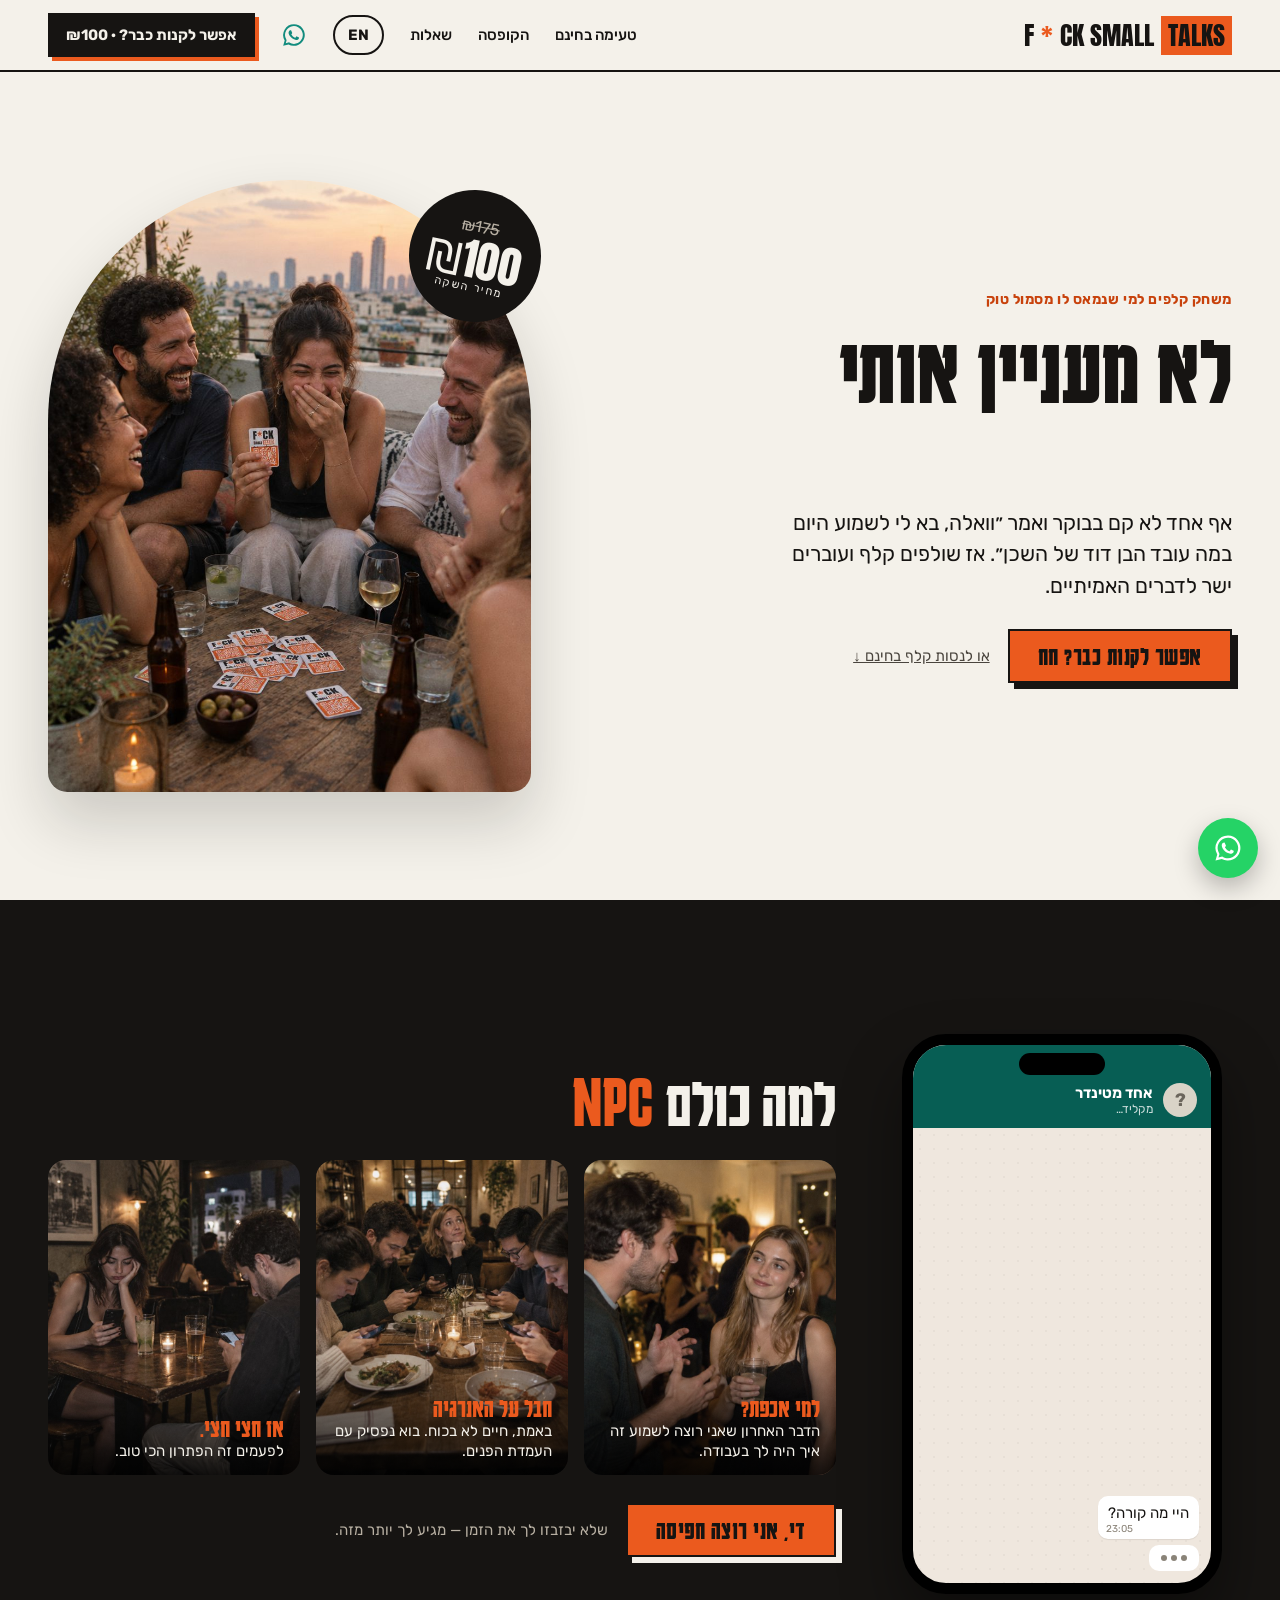
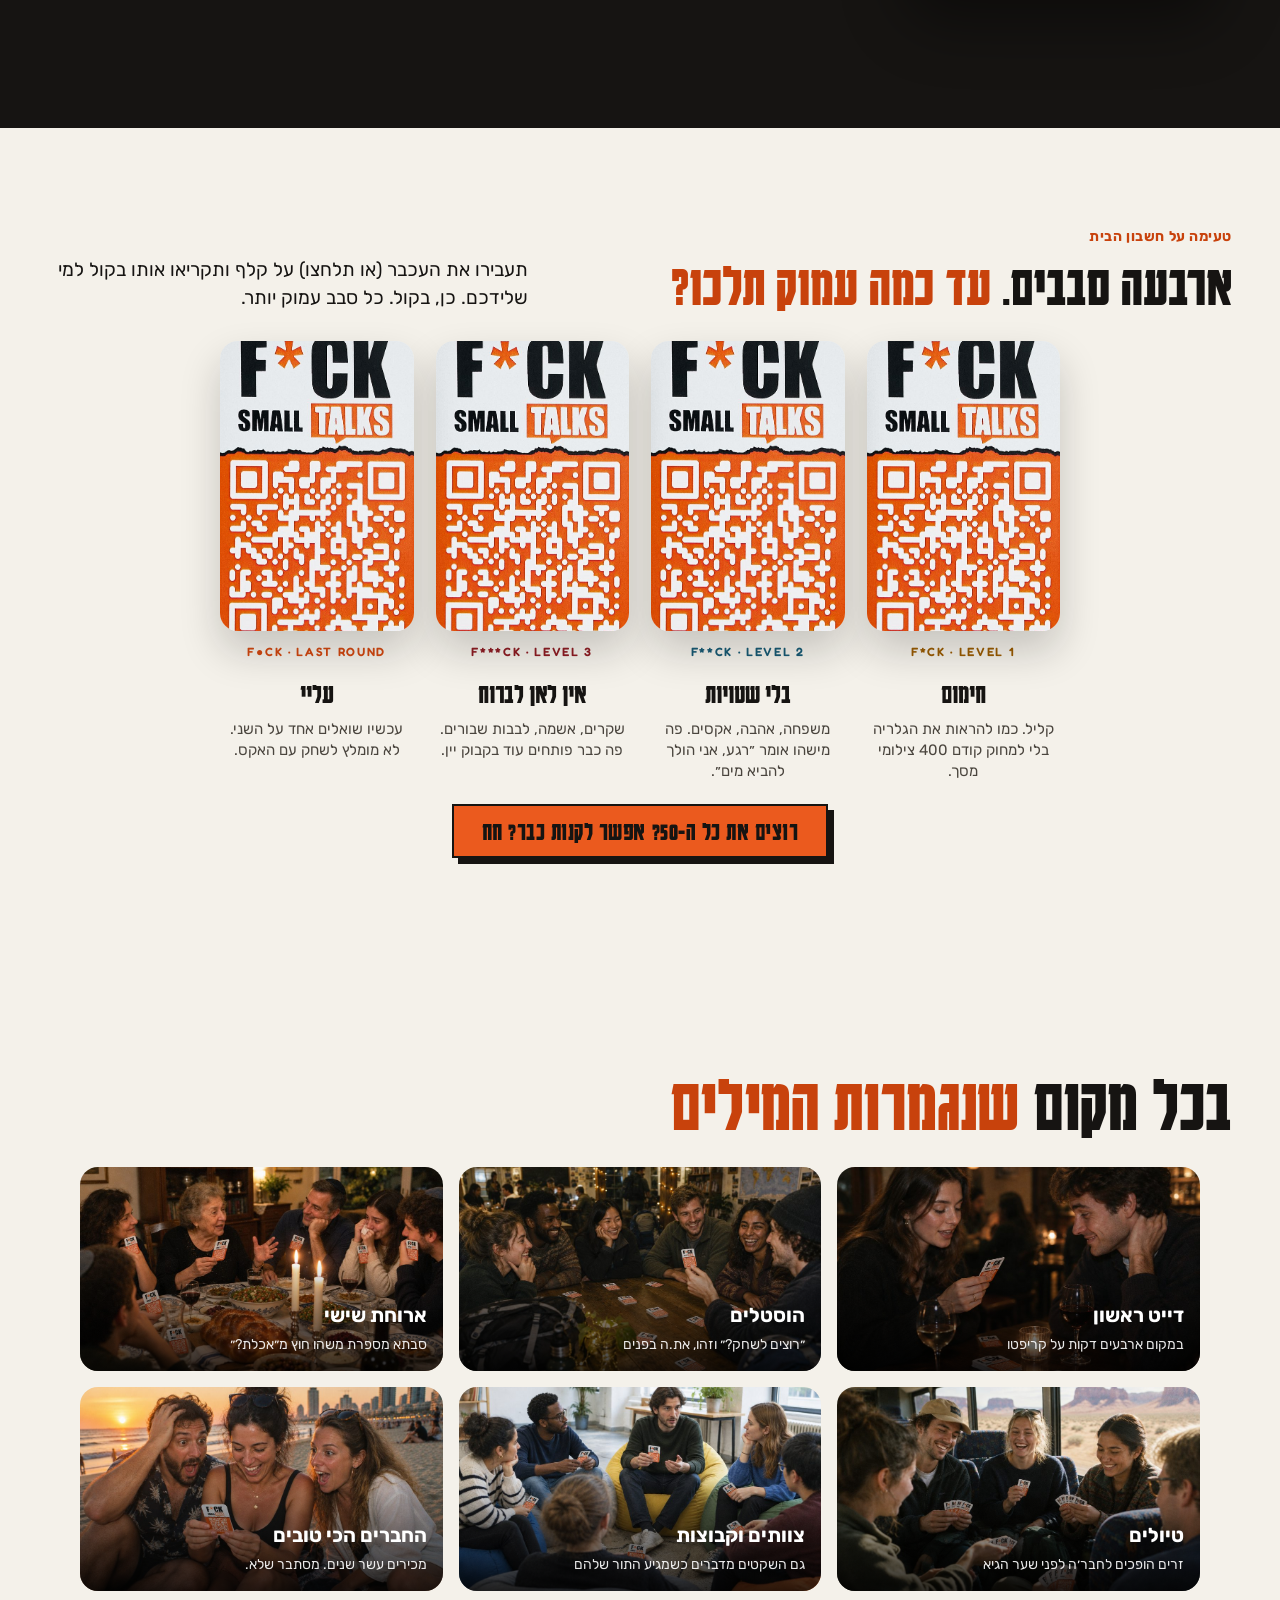
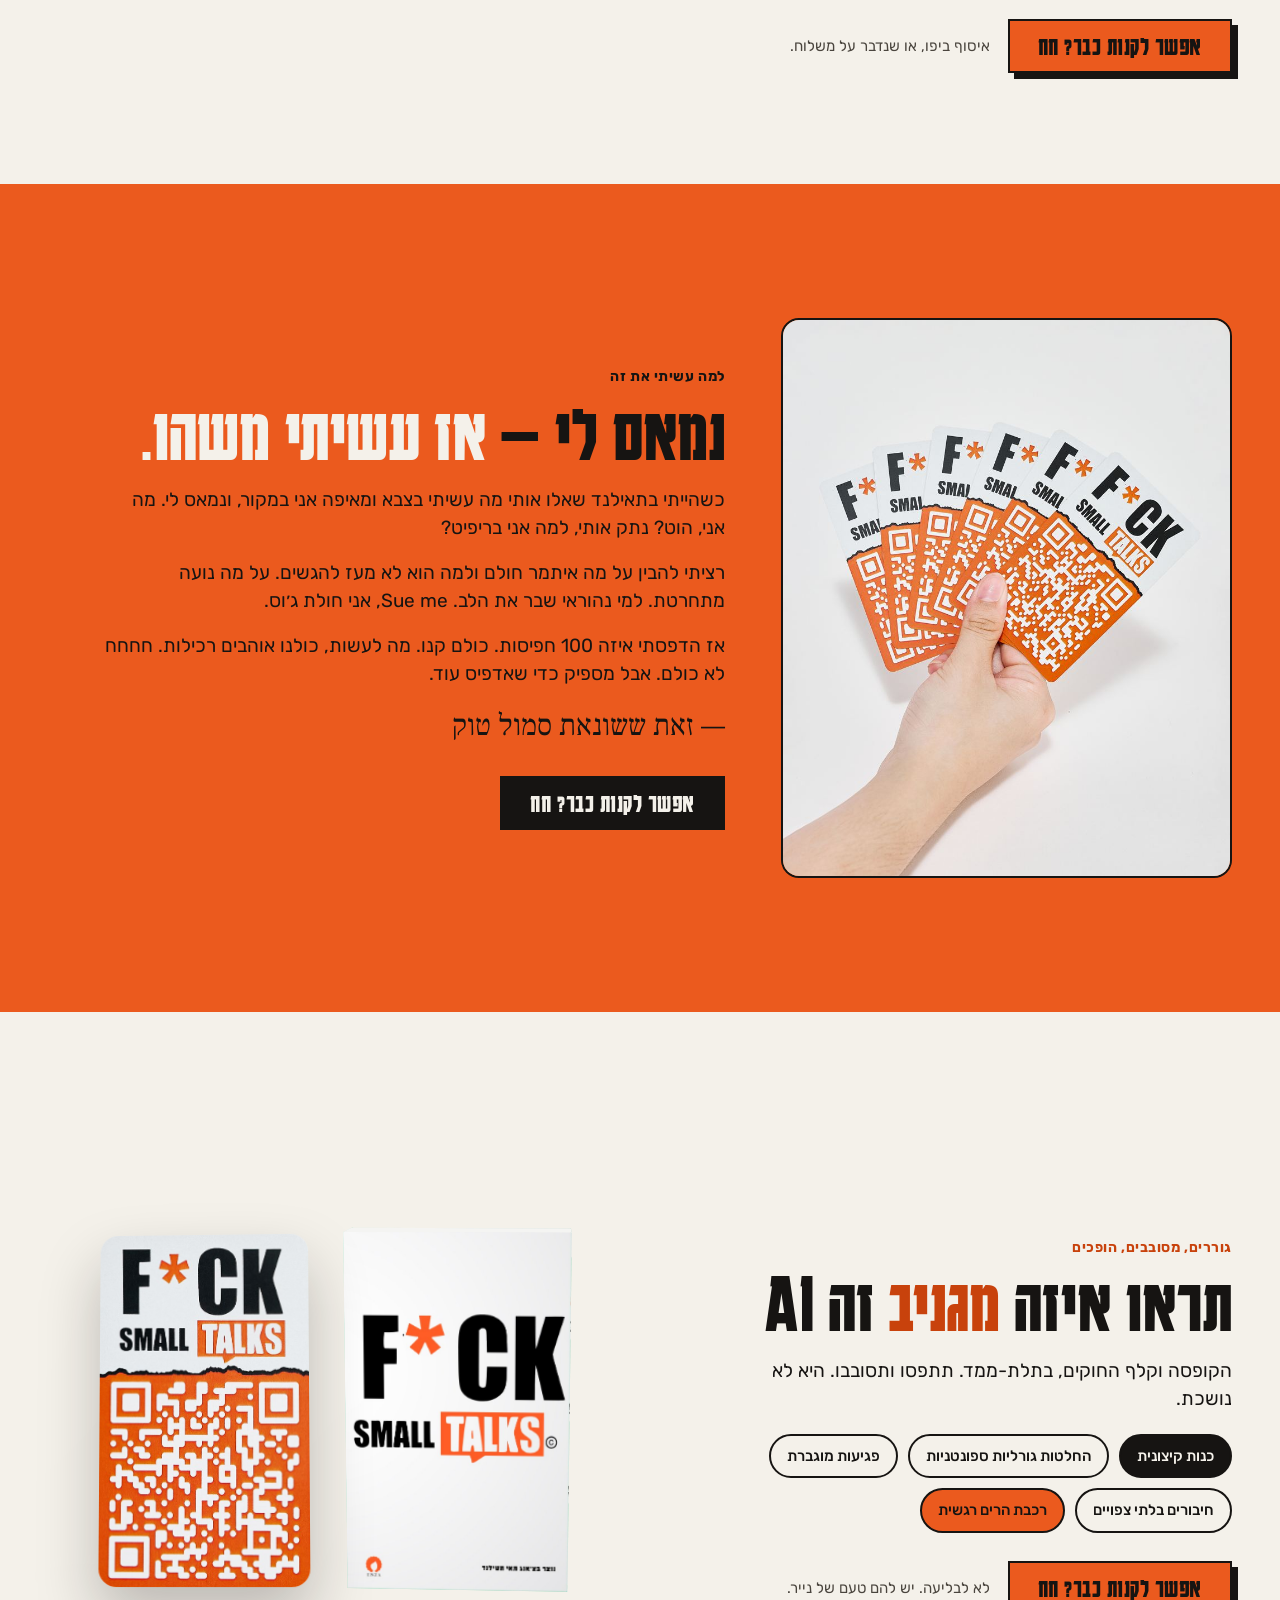
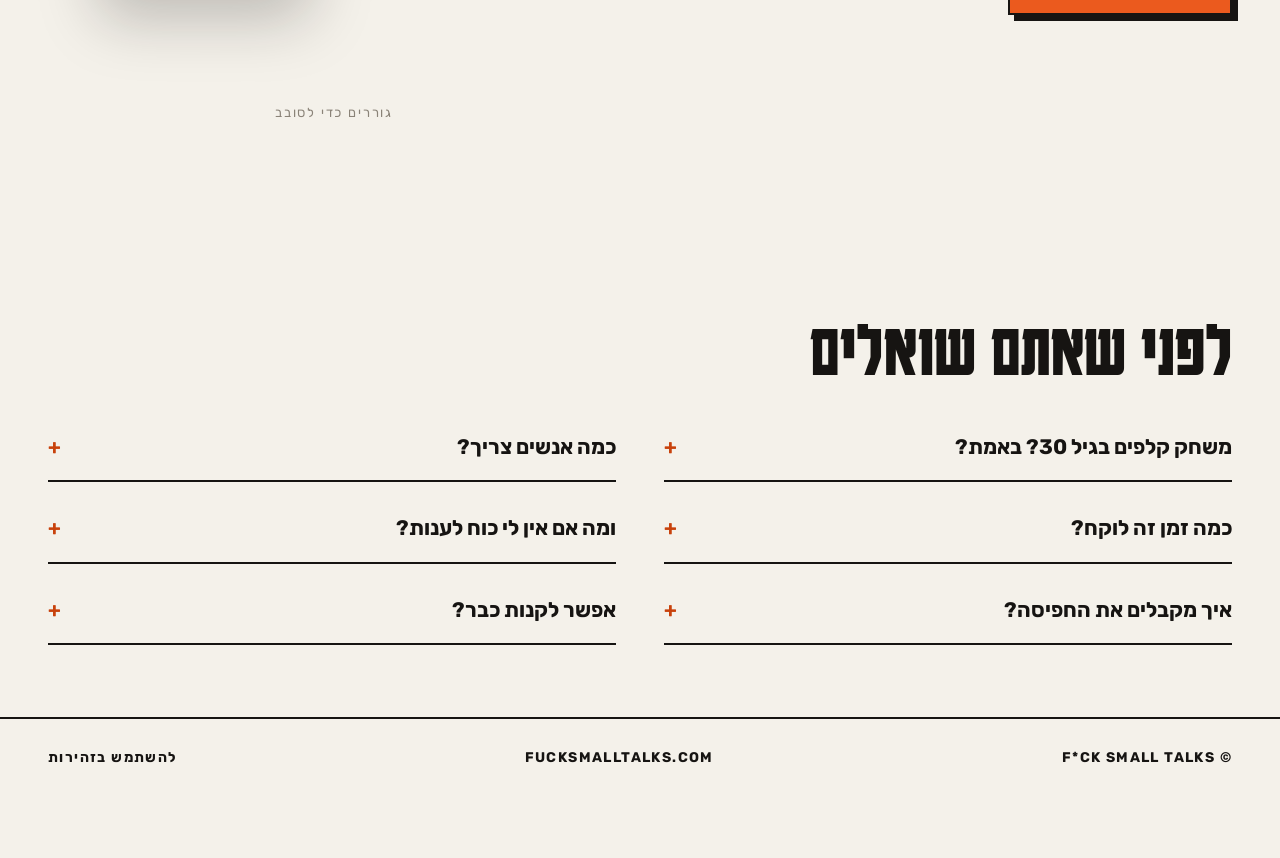
==== commit 5a0a33d0: "Real card back in all people photos, new NPC captions, founder story in the owner's words, NPC headi" ====
--- a/docs/he.html
+++ b/docs/he.html
@@ -63,11 +63,11 @@
     <div class="reveal">
       <h2 class="display">למה כולם <span class="o">NPC</span></h2>
       <div class="awk">
-        <figure><img src="img/a-date.jpg" alt="דייט שבו שניהם בטלפון"/><figcaption><b>אין לי מה לומר</b>וגם לו אין. אז שניכם בוהים בטלפון.</figcaption></figure>
-        <figure><img src="img/a-party.jpg" alt="בחור מדבר ובחורה מחייכת מנימוס"/><figcaption><b>למי אכפת?</b>מאיפה הוא, במה הוא עובד. מי יזכור את זה מחר?</figcaption></figure>
-        <figure><img src="img/a-phones.jpg" alt="חברים ליד שולחן וכולם בטלפון"/><figcaption><b>חבל על האנרגיה</b>עוד ערב שלם בשיחת סרק.</figcaption></figure>
-      </div>
-      <div class="cta-row"><button type="button" class="btn buy">די, אני רוצה חפיסה</button><small>שלא יבזבזו לך את הזמן.</small></div>
+        <figure><img src="img/a-party.jpg" alt="בחור מדבר ובחורה מחייכת מנימוס"/><figcaption><b>למי אכפת?</b>הדבר האחרון שאני רוצה לשמוע זה איך היה לך בעבודה.</figcaption></figure>
+        <figure><img src="img/a-phones.jpg" alt="חברים ליד שולחן וכולם בטלפון"/><figcaption><b>חבל על האנרגיה</b>באמת, חיים לא בכוח. בוא נפסיק עם העמדת הפנים.</figcaption></figure>
+        <figure><img src="img/a-date.jpg" alt="דייט שבו שניהם בטלפון"/><figcaption><b>אז חצי חצי.</b>לפעמים זה הפתרון הכי טוב.</figcaption></figure>
+      </div>
+      <div class="cta-row"><button type="button" class="btn buy">די, אני רוצה חפיסה</button><small>שלא יבזבזו לך את הזמן — מגיע לך יותר מזה.</small></div>
     </div>
   </div>
 </section>
@@ -108,9 +108,10 @@
     <img class="reveal" src="img/group7.jpg" alt="יד מחזיקה מניפה של קלפים"/>
     <div class="reveal">
       <div class="kicker">למה עשיתי את זה</div>
-      <h2 class="display" style="margin-top:10px">נמאס לי. אז עשיתי משהו.</h2>
-      <p>לפני חודשיים הגעתי לנקודת רתיחה. עוד ״במה את עובדת?״ אחד והייתי עונה ״אני עוגייה במאפייה״ רק כדי לבדוק אם מישהו מקשיב.</p>
-      <p>אז הדפסתי חפיסת שאלות, ניגשתי לשולחן של זרים בהוסטל ושאלתי ״רוצים לשחק?״. את השלב הראשון נתתי בחינם, את השני רק למי שקונה. מספיק קנו כדי שאדפיס עוד. ועוד.</p>
+      <h2 class="display" style="margin-top:10px">נמאס לי — <span style="color:var(--paper)">אז עשיתי משהו.</span></h2>
+      <p>כשהייתי בתאילנד שאלו אותי מה עשיתי בצבא ומאיפה אני במקור, ונמאס לי. מה אני, הוט? נתק אותי, למה אני בריפיט?</p>
+      <p>רציתי להבין על מה איתמר חולם ולמה הוא לא מעז להגשים. על מה נועה מתחרטת. למי נהוראי שבר את הלב. Sue me, אני חולת ג׳וס.</p>
+      <p>אז הדפסתי איזה 100 חפיסות. כולם קנו. מה לעשות, כולנו אוהבים רכילות. חחחח לא כולם. אבל מספיק כדי שאדפיס עוד.</p>
       <p class="sig">— זאת ששונאת סמול טוק</p>
       <div class="cta-row"><button type="button" class="btn k buy">אפשר לקנות כבר? חח</button></div>
     </div>
--- a/docs/site.css
+++ b/docs/site.css
@@ -212,3 +212,4 @@
 @media (prefers-reduced-motion:reduce){.reveal{opacity:1;transform:none}*{animation:none!important}}
 #taste h2.display{font-size:clamp(40px,4.6vw,70px)}
 #taste .cta-row{justify-content:center;margin-top:22px}
+.npc h2.display{white-space:nowrap;font-size:clamp(40px,5.2vw,84px)}
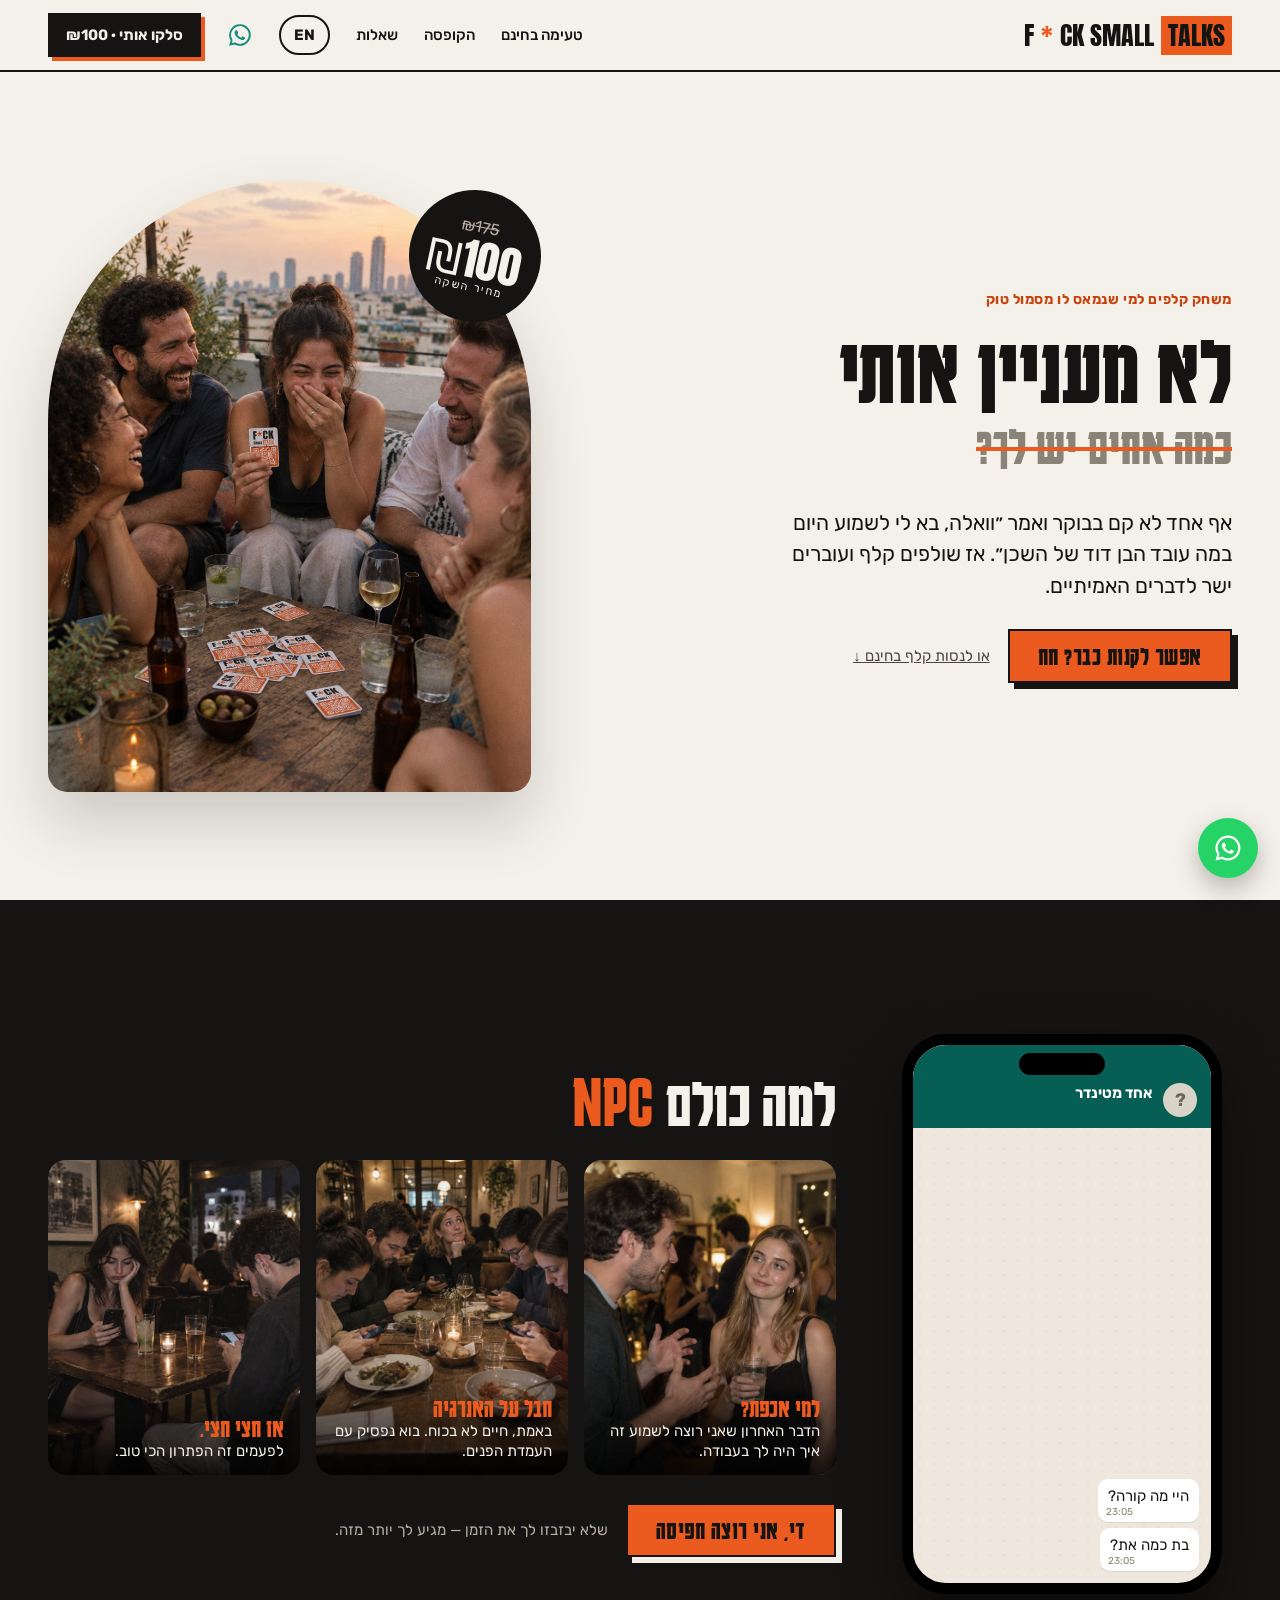
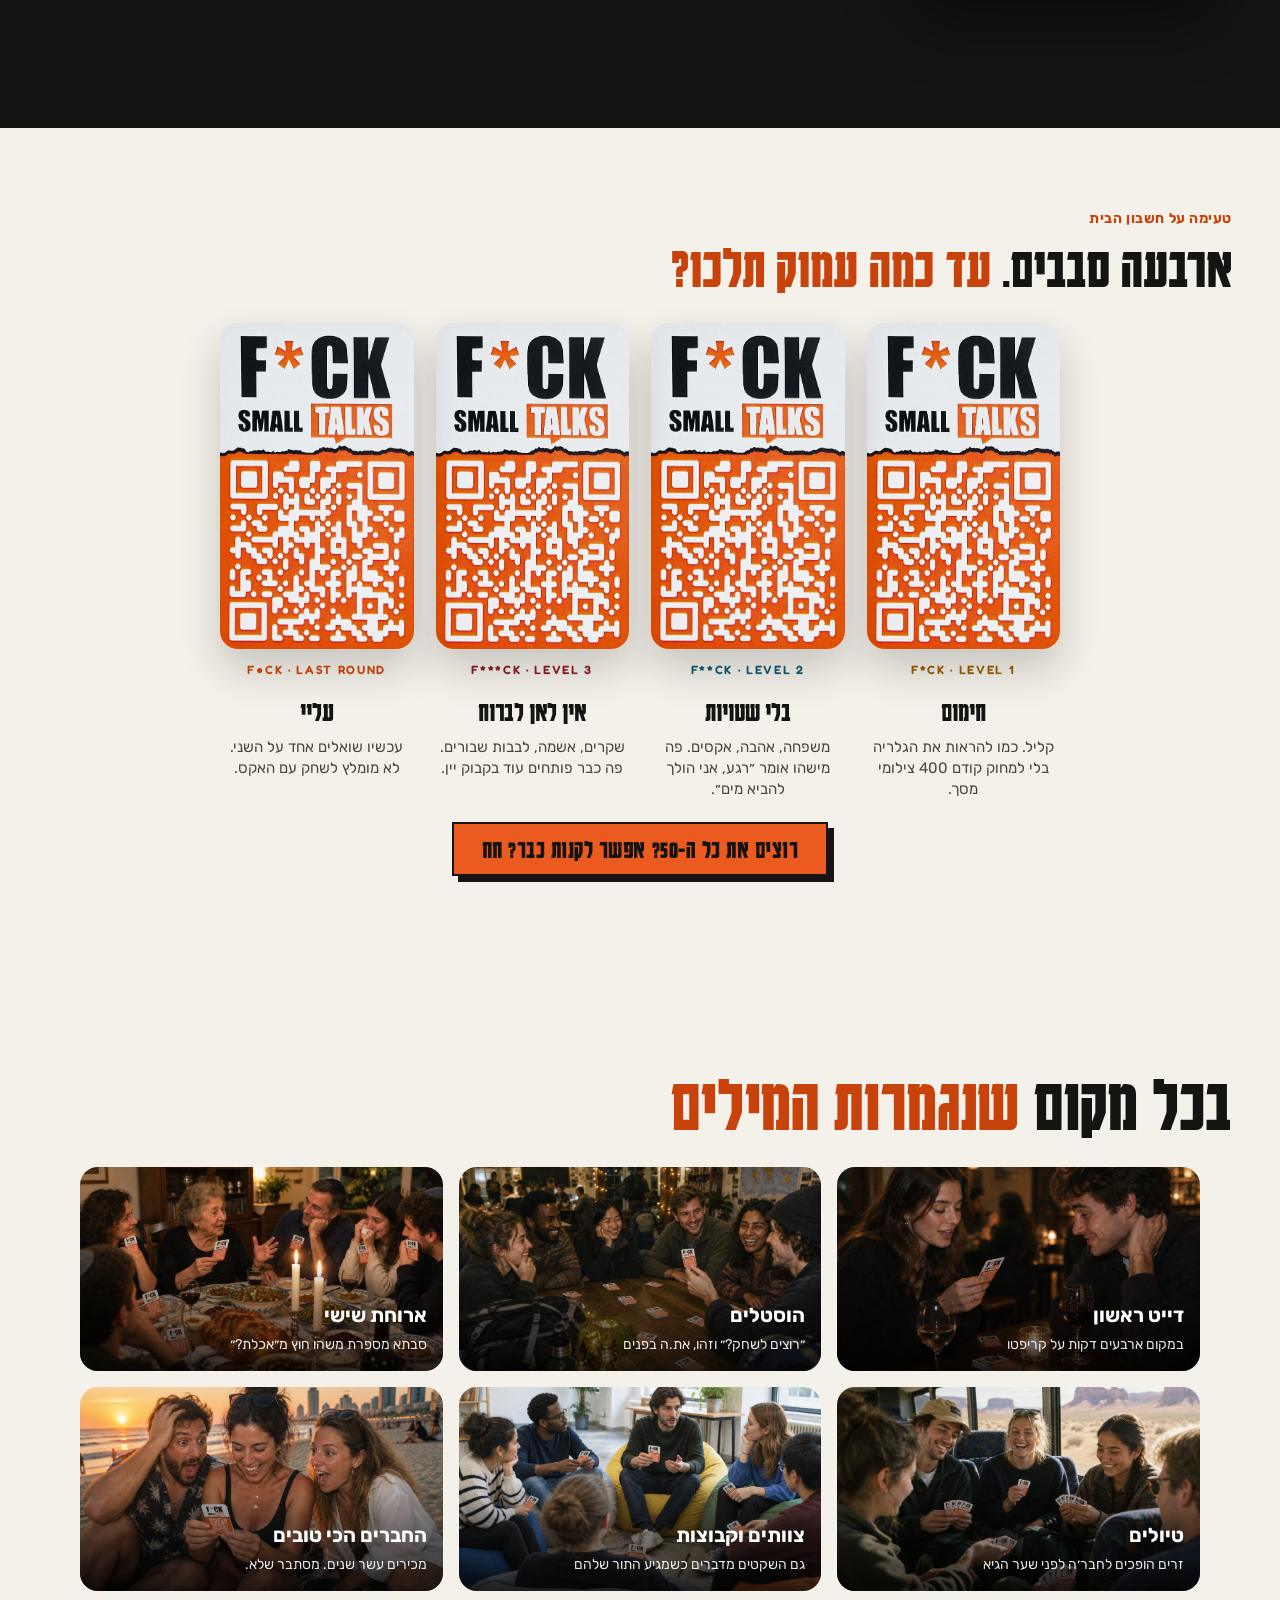
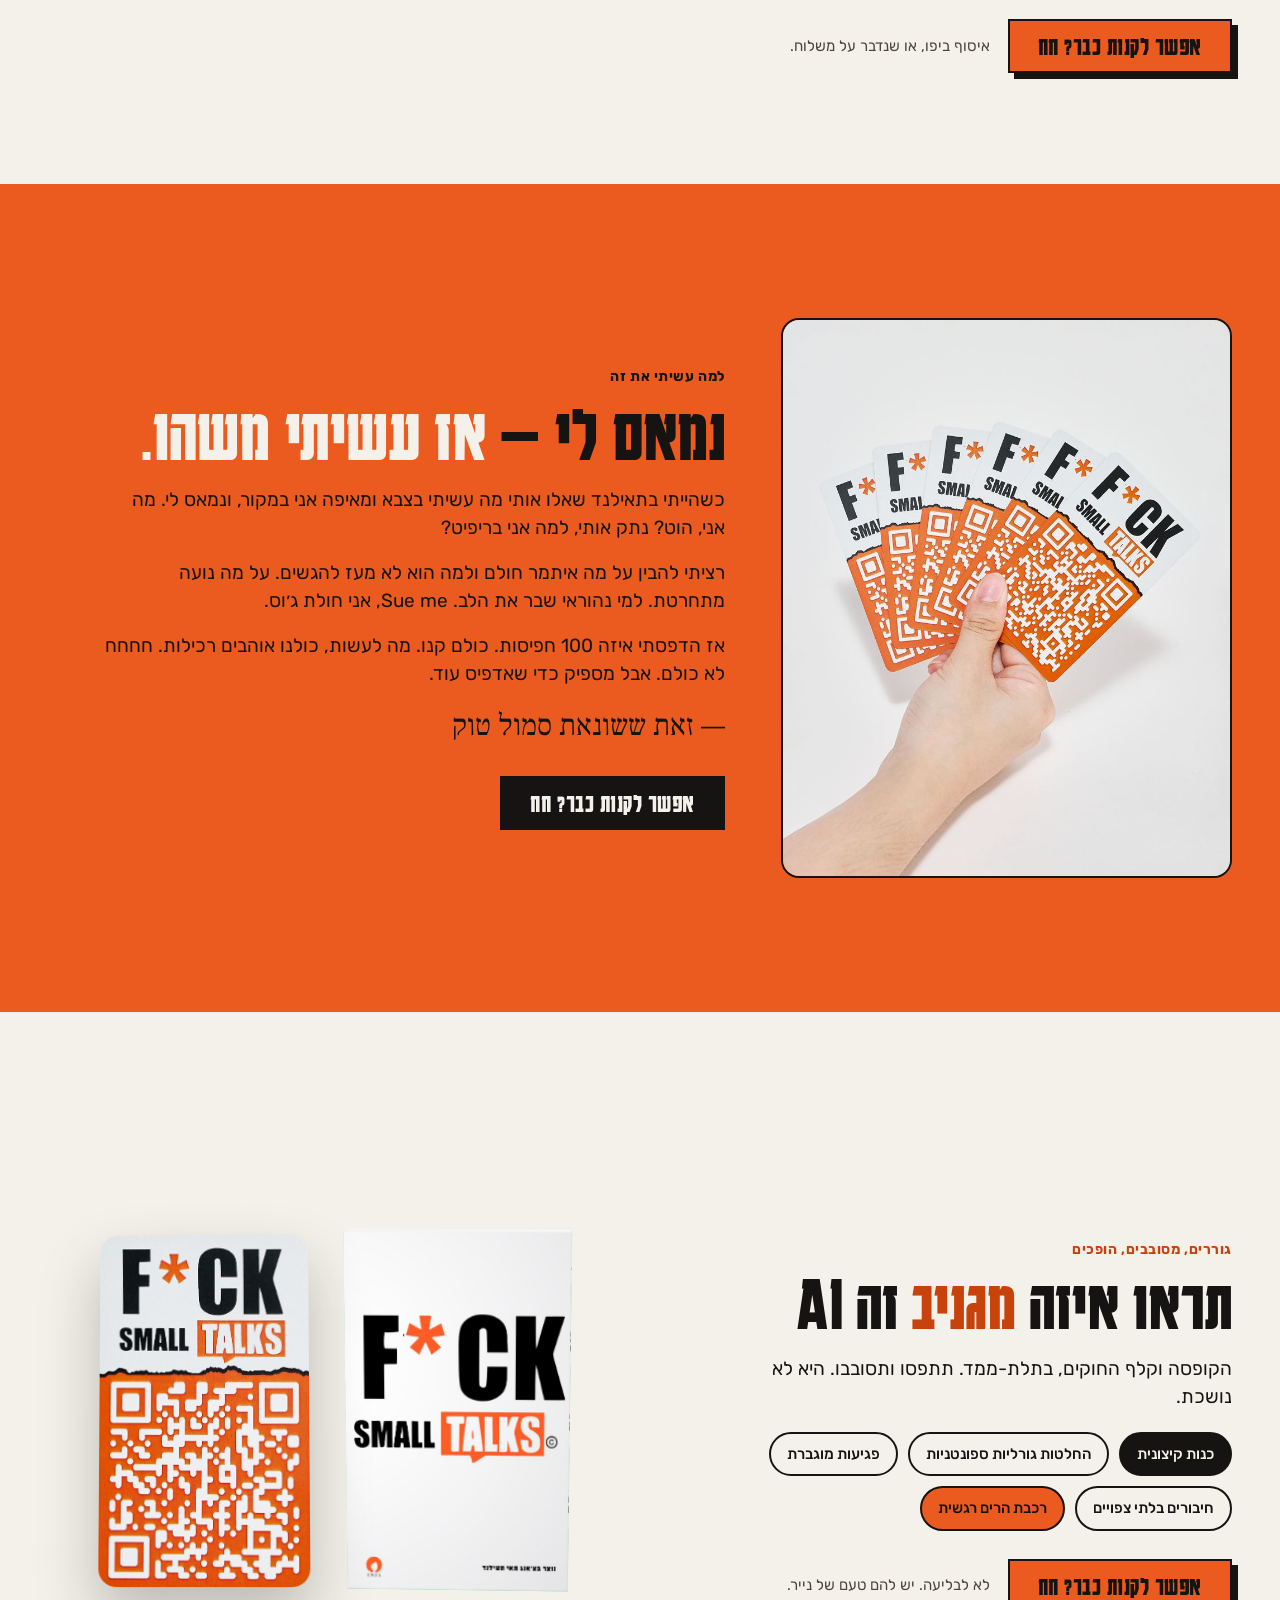
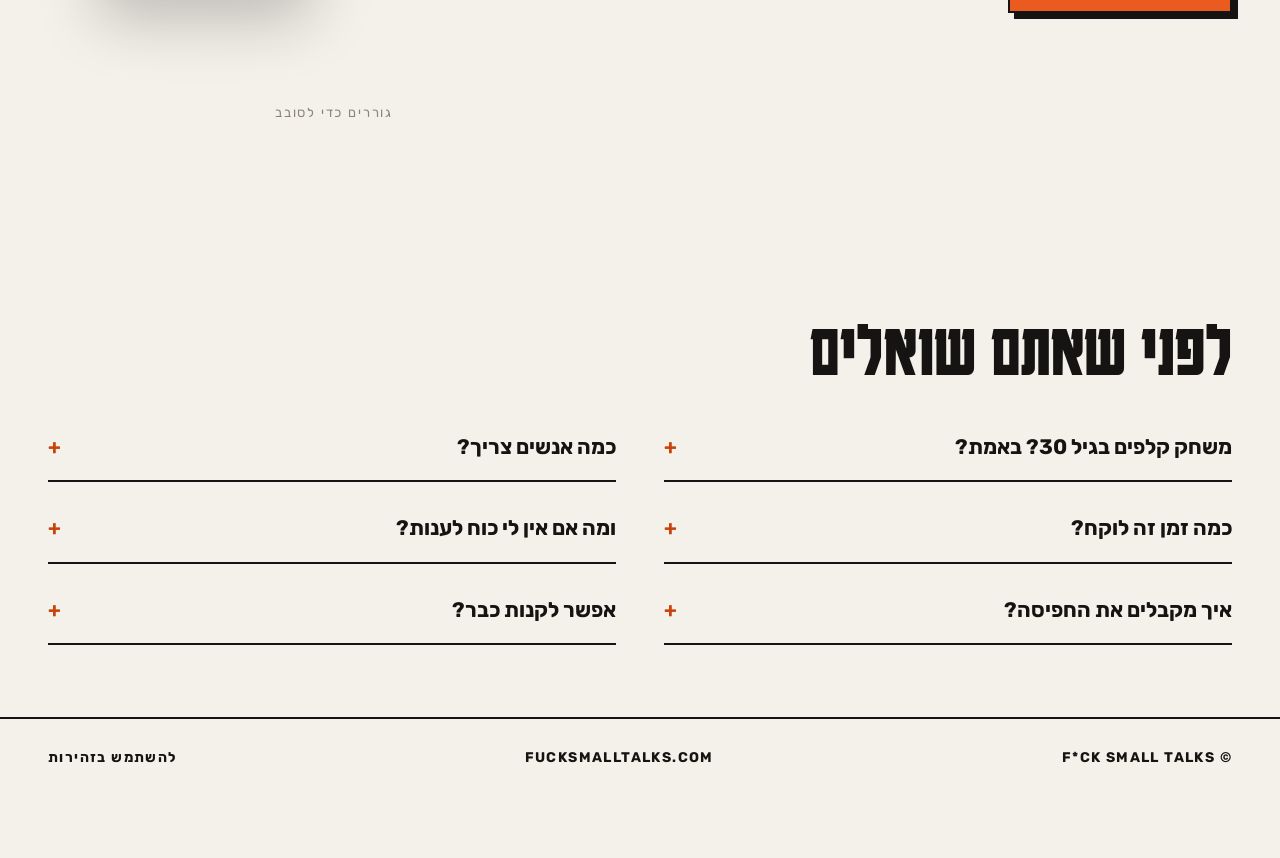
==== commit 3148fa0d: "Whole card backs, one-line AI heading, 'סלקו אותי' nav button, drop hover hint Co-Authored-By: Claud" ====
--- a/docs/he.html
+++ b/docs/he.html
@@ -32,7 +32,7 @@
       <a class="nl" href="#faq">שאלות</a>
       <a class="lang" href="index.html" lang="en">EN</a>
       <a class="wa-ico" data-wa aria-label="וואטסאפ"><svg width="26" height="26" viewBox="0 0 24 24" fill="currentColor" aria-hidden="true"><path d="M12 2a10 10 0 0 0-8.6 15.1L2 22l5-1.3A10 10 0 1 0 12 2Zm0 18.2c-1.5 0-3-.4-4.3-1.2l-.3-.2-3 .8.8-2.9-.2-.3A8.2 8.2 0 1 1 12 20.2Zm4.5-6.1c-.2-.1-1.5-.7-1.7-.8-.2-.1-.4-.1-.6.1l-.8 1c-.1.2-.3.2-.5.1a6.7 6.7 0 0 1-3.3-2.9c-.3-.4.2-.4.7-1.3.1-.2 0-.3 0-.4l-.8-1.8c-.2-.5-.4-.4-.6-.4h-.5c-.2 0-.4.1-.6.3-.2.2-.8.8-.8 2s.8 2.3.9 2.5c.1.2 1.6 2.5 4 3.5 1.5.6 2 .7 2.8.6.4-.1 1.5-.6 1.7-1.2.2-.6.2-1.1.1-1.2l-.5-.3Z"/></svg></a>
-      <button type="button" class="buy">אפשר לקנות כבר? · ₪100</button>
+      <button type="button" class="buy">סלקו אותי · ₪100</button>
     </div>
   </div>
 </nav>
@@ -76,7 +76,6 @@
   <div class="wrap">
     <div class="taste-head reveal">
       <div><div class="kicker">טעימה על חשבון הבית</div><h2 class="display" style="margin-top:10px">ארבעה סבבים. <span class="odk">עד כמה עמוק תלכו?</span></h2></div>
-      <p>תעבירו את העכבר (או תלחצו) על קלף ותקריאו אותו בקול למי שלידכם. כן, בקול. כל סבב עמוק יותר.</p>
     </div>
     <div class="decks">
       <div class="deck reveal"><button type="button" class="fc" aria-label="להפוך קלף סבב 1"><span class="in"><span class="s b"></span><span class="s f" style="background:#FDF3C7;color:#9A5B00">במה את.ה טוב.ה יותר מרוב האנשים שאת.ה מכיר.ה?<small>F*CK · LEVEL 1</small></span></span></button><span class="lv" style="color:#9A5B00">F*CK · LEVEL 1</span><h3>חימום</h3><p>קליל. כמו להראות את הגלריה בלי למחוק קודם 400 צילומי מסך.</p></div>
--- a/docs/site.css
+++ b/docs/site.css
@@ -213,3 +213,8 @@
 #taste h2.display{font-size:clamp(40px,4.6vw,70px)}
 #taste .cta-row{justify-content:center;margin-top:22px}
 .npc h2.display{white-space:nowrap;font-size:clamp(40px,5.2vw,84px)}
+.fc{aspect-ratio:533/900}
+.fc:focus{outline:none}
+.fc .s.b{background-size:100% 100%}
+#ai h2.display{white-space:nowrap;font-size:clamp(20px,5.6vw,84px)}
+html[lang=en] #ai h2.display{font-size:clamp(20px,5vw,76px)}
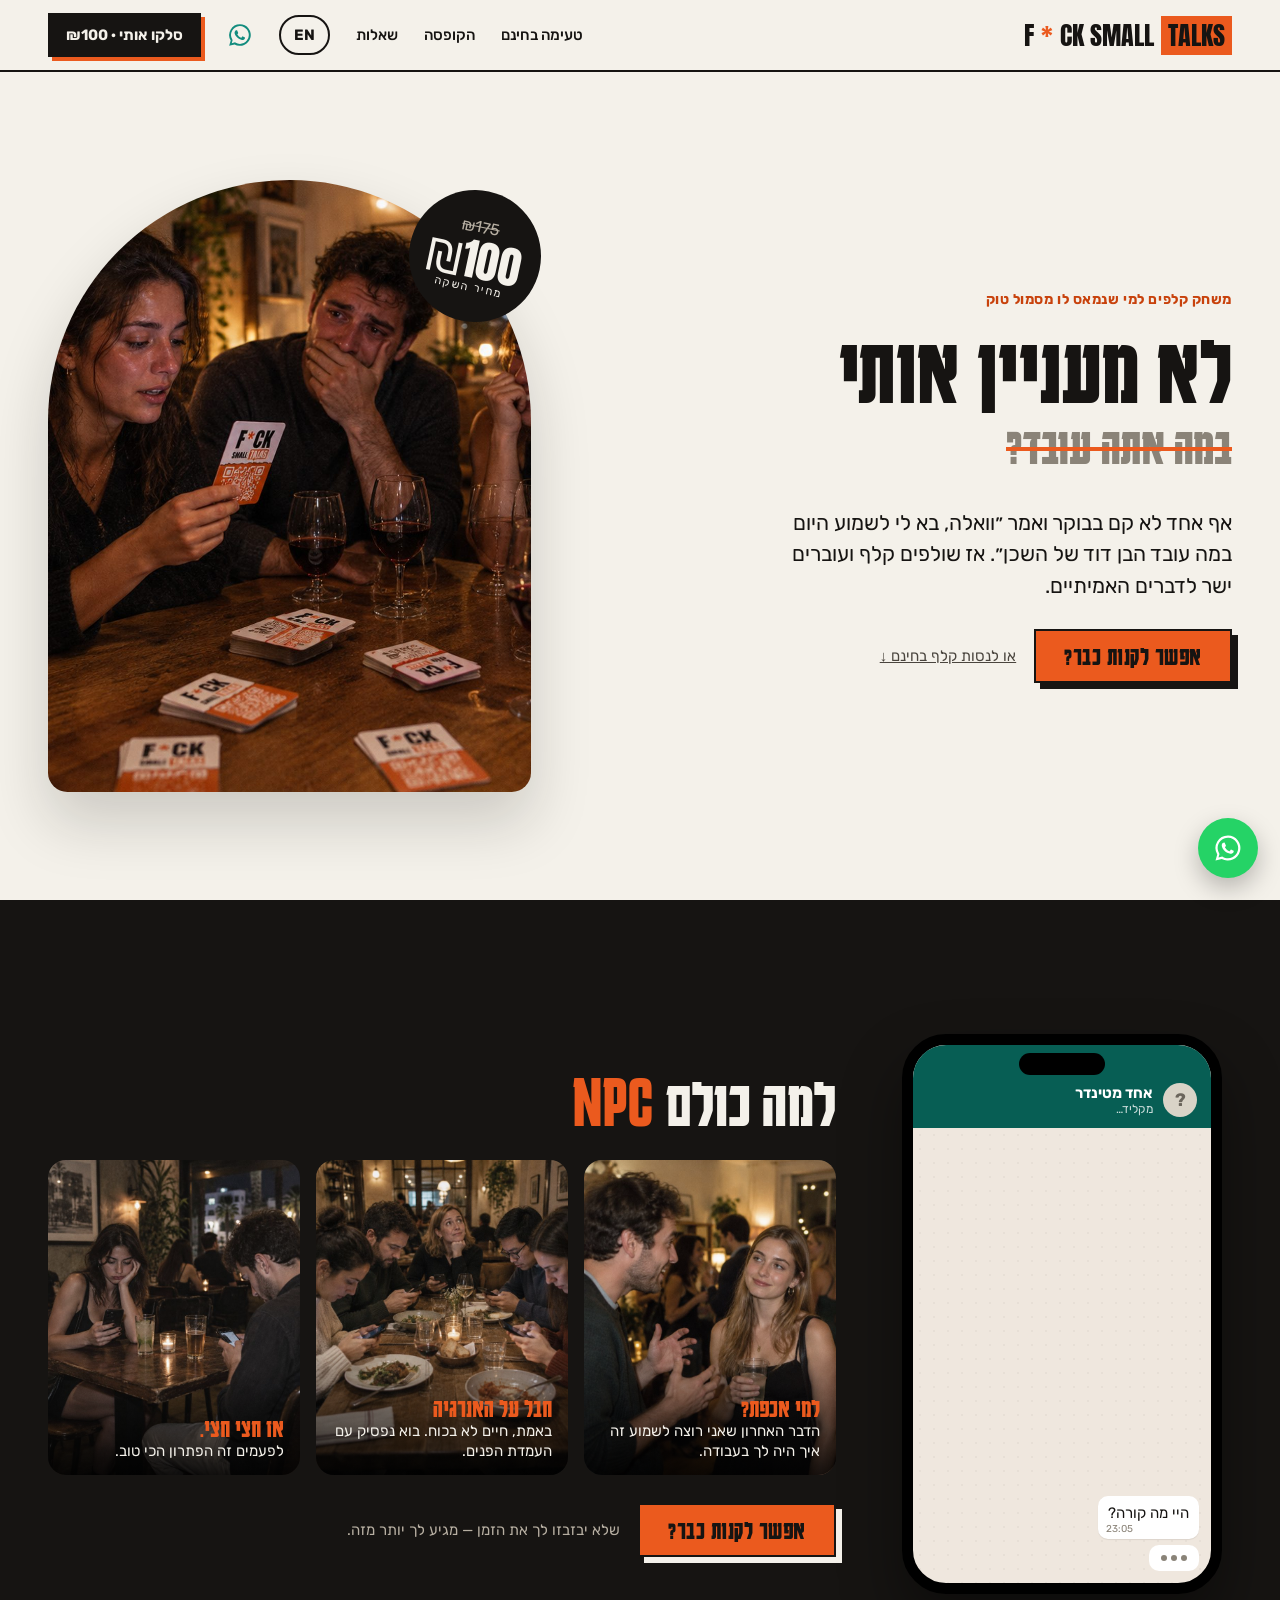
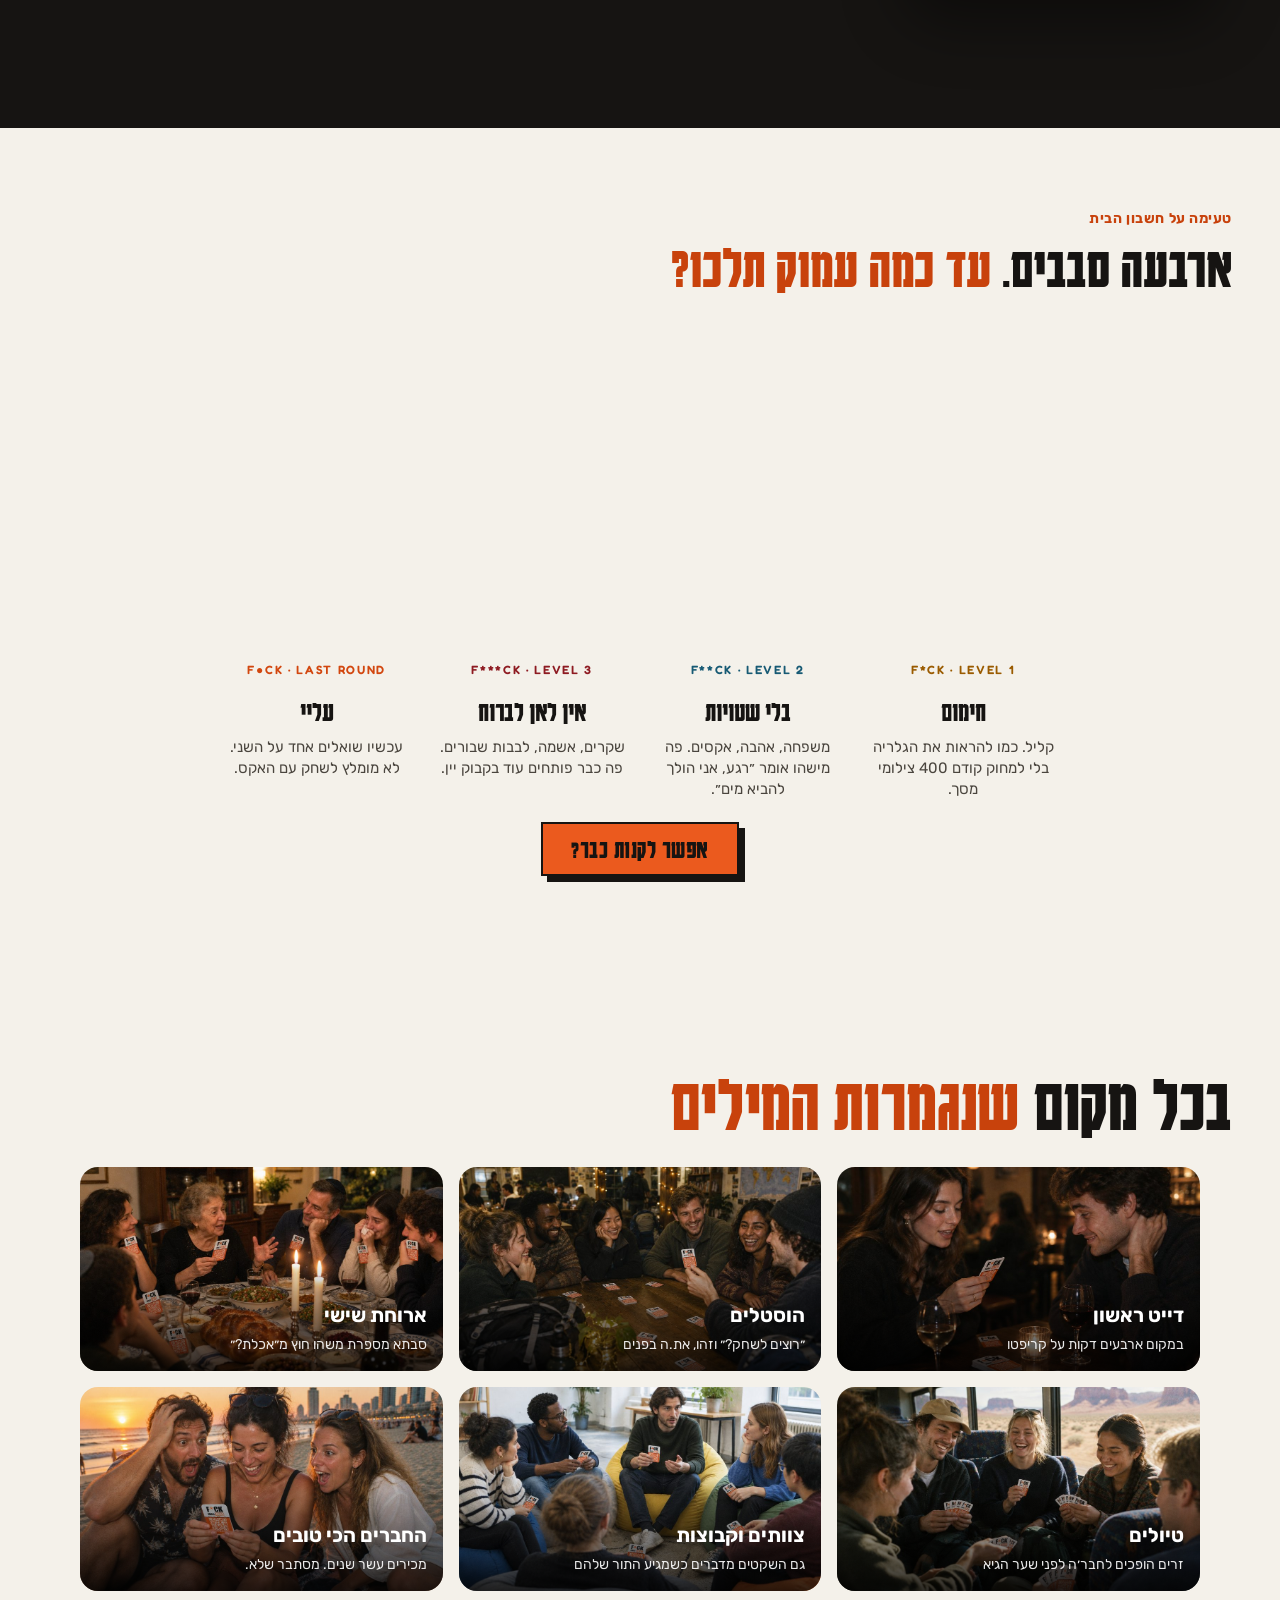
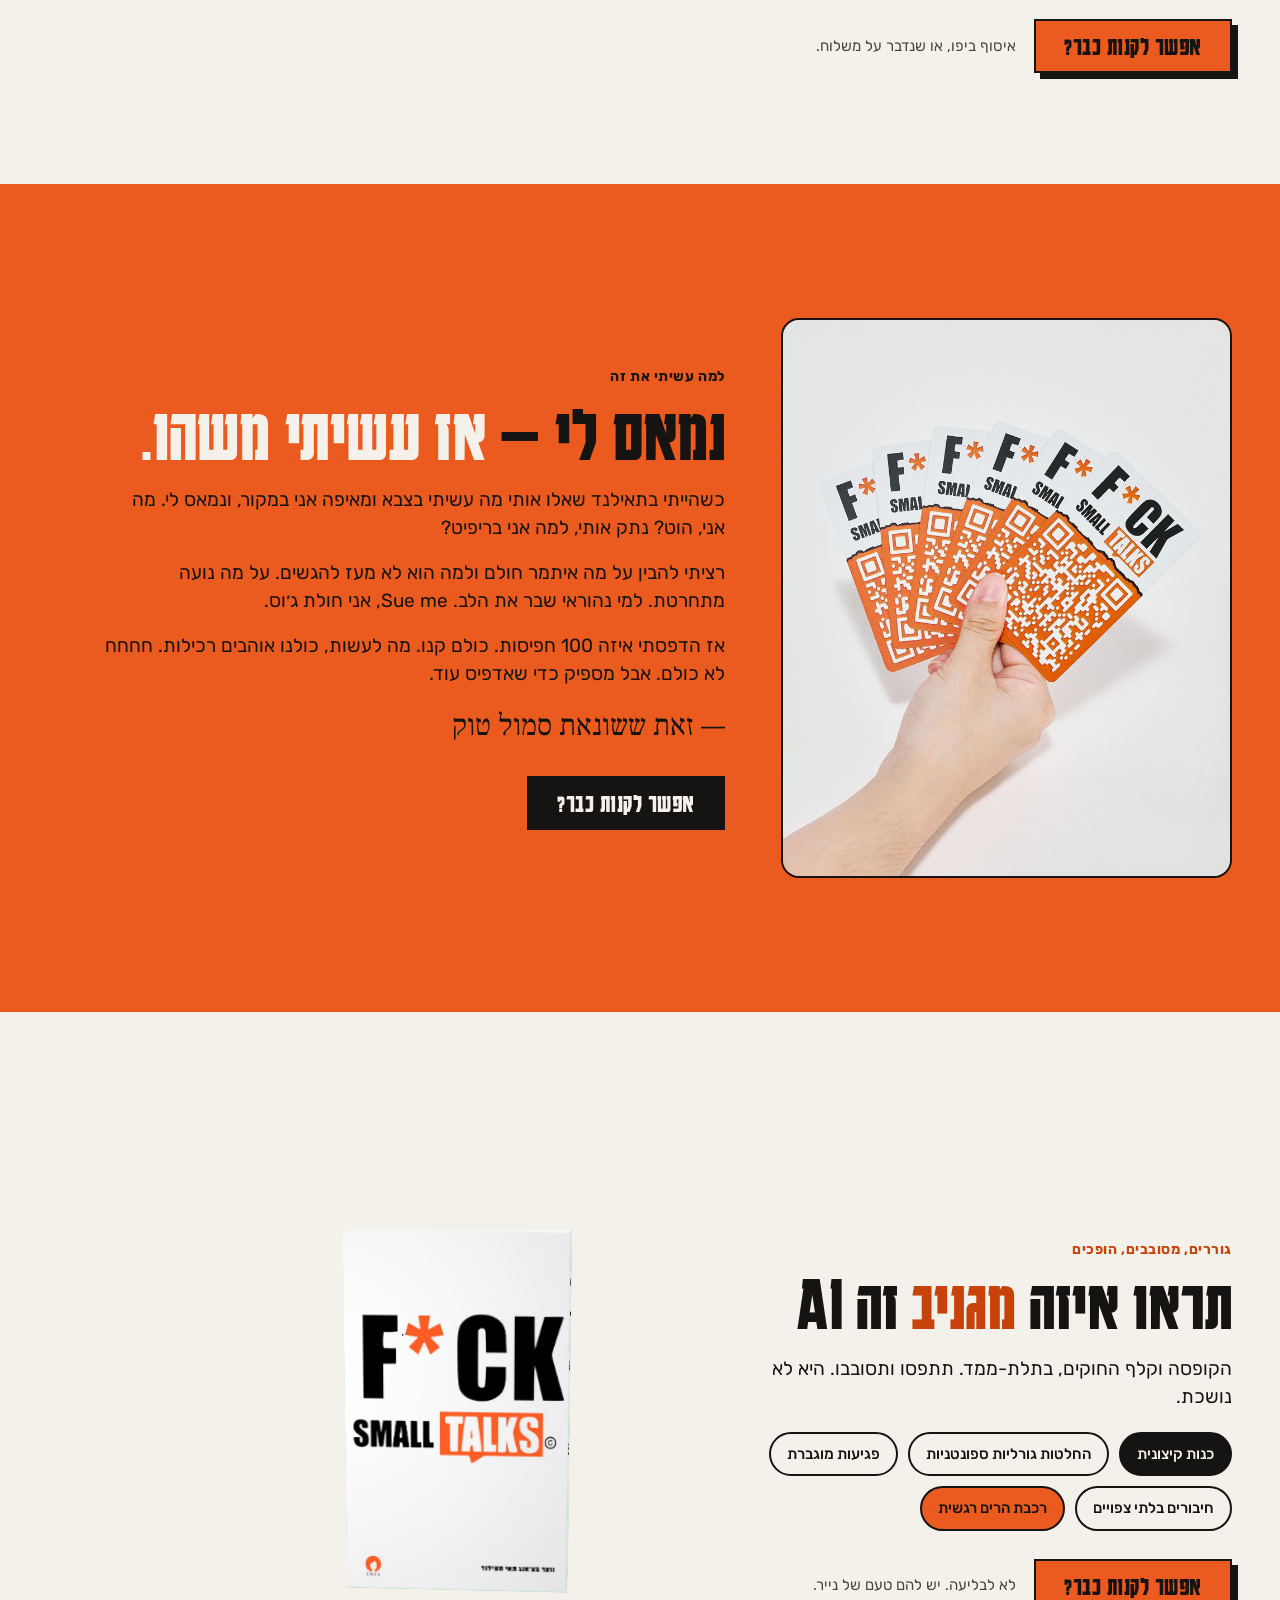
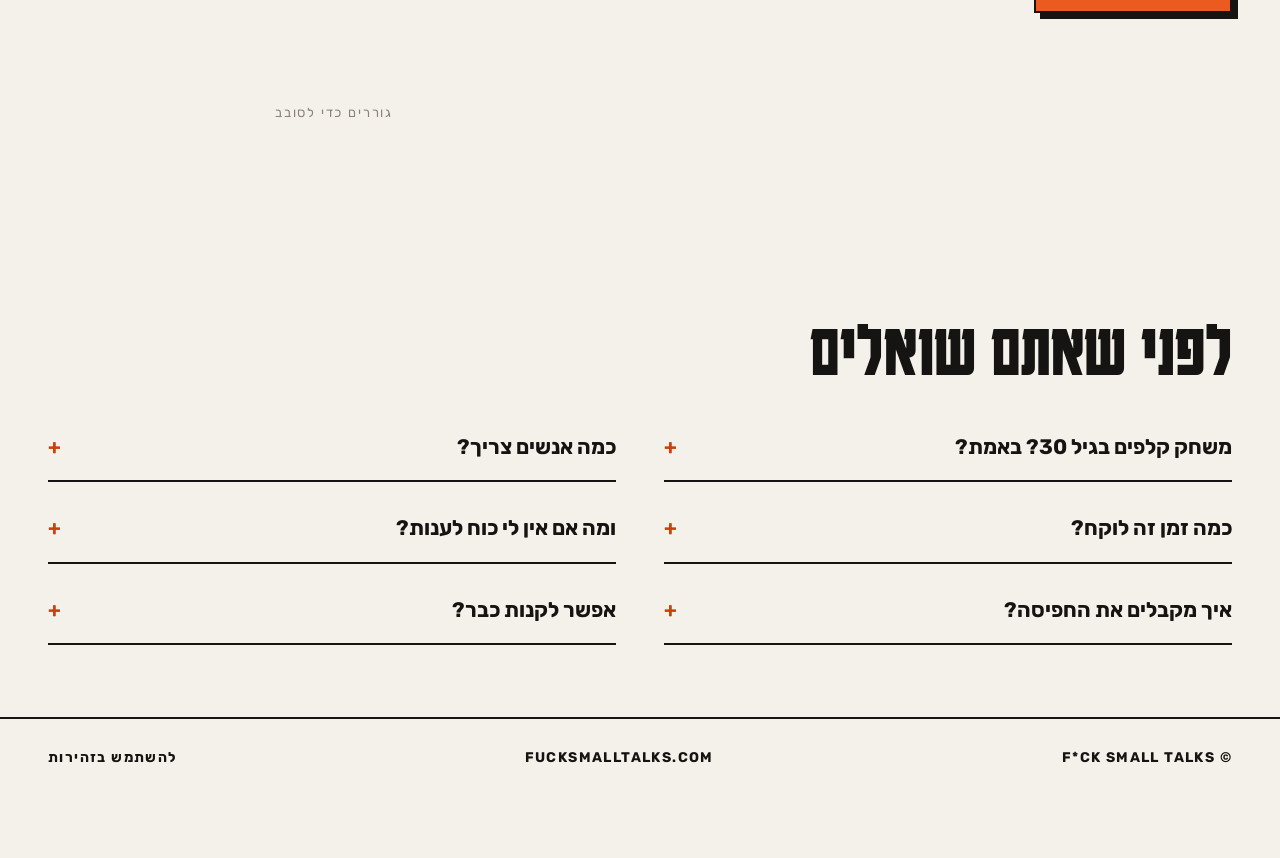
==== commit fb7d25a6: "Hero photo with real emotions; all CTAs 'אפשר לקנות כבר?' Co-Authored-By: Claude Opus 5.5 <noreply@a" ====
--- a/docs/he.html
+++ b/docs/he.html
@@ -43,10 +43,10 @@
       <div class="kicker">משחק קלפים למי שנמאס לו מסמול טוק</div>
       <h1 class="display" style="margin-top:14px">לא מעניין אותי<span class="rot"><span id="rot">במה אתה עובד?</span></span></h1>
       <p>אף אחד לא קם בבוקר ואמר ״וואלה, בא לי לשמוע היום במה עובד הבן דוד של השכן״. אז שולפים קלף ועוברים ישר לדברים האמיתיים.</p>
-      <div class="cta-row"><button type="button" class="btn buy">אפשר לקנות כבר? חח</button><small><a href="#taste">או לנסות קלף בחינם ↓</a></small></div>
+      <div class="cta-row"><button type="button" class="btn buy">אפשר לקנות כבר?</button><small><a href="#taste">או לנסות קלף בחינם ↓</a></small></div>
     </div>
     <div class="hero-r reveal">
-      <img src="img/hero.jpg" alt="חברים צוחקים סביב שולחן ומשחקים בקלפים"/>
+      <img src="img/hero.jpg" alt="חברים סביב שולחן, אחת מקריאה קלף ואחד מתרגש"/>
       <div class="sticker" aria-hidden="true"><s>₪175</s><b>₪100</b><small>מחיר השקה</small></div>
     </div>
   </div>
@@ -67,7 +67,7 @@
         <figure><img src="img/a-phones.jpg" alt="חברים ליד שולחן וכולם בטלפון"/><figcaption><b>חבל על האנרגיה</b>באמת, חיים לא בכוח. בוא נפסיק עם העמדת הפנים.</figcaption></figure>
         <figure><img src="img/a-date.jpg" alt="דייט שבו שניהם בטלפון"/><figcaption><b>אז חצי חצי.</b>לפעמים זה הפתרון הכי טוב.</figcaption></figure>
       </div>
-      <div class="cta-row"><button type="button" class="btn buy">די, אני רוצה חפיסה</button><small>שלא יבזבזו לך את הזמן — מגיע לך יותר מזה.</small></div>
+      <div class="cta-row"><button type="button" class="btn buy">אפשר לקנות כבר?</button><small>שלא יבזבזו לך את הזמן — מגיע לך יותר מזה.</small></div>
     </div>
   </div>
 </section>
@@ -83,7 +83,7 @@
       <div class="deck reveal"><button type="button" class="fc" aria-label="להפוך קלף סבב 3"><span class="in"><span class="s b"></span><span class="s f" style="background:#F3E6F4;color:#7E3F8C">אילו טעויות של ההורים שלך בא לך להימנע מהן?<small>F***CK · LEVEL 3</small></span></span></button><span class="lv" style="color:#8E1B22">F***CK · LEVEL 3</span><h3>אין לאן לברוח</h3><p>שקרים, אשמה, לבבות שבורים. פה כבר פותחים עוד בקבוק יין.</p></div>
       <div class="deck reveal"><button type="button" class="fc" aria-label="להפוך קלף סבב אחרון"><span class="in"><span class="s b"></span><span class="s f" style="background:#fff;color:#D2470F">מה היה הרושם הראשוני שלך ממני?<small>F●CK · LAST ROUND</small></span></span></button><span class="lv" style="color:#D2470F">F●CK · LAST ROUND</span><h3>עליי</h3><p>עכשיו שואלים אחד על השני. לא מומלץ לשחק עם האקס.</p></div>
     </div>
-    <div class="cta-row reveal"><button type="button" class="btn buy">רוצים את כל ה-50? אפשר לקנות כבר? חח</button></div>
+    <div class="cta-row reveal"><button type="button" class="btn buy">אפשר לקנות כבר?</button></div>
   </div>
 </section>
 
@@ -98,7 +98,7 @@
       <div class="place reveal"><img src="img/p-team.jpg" alt="צוות עבודה עם הקלפים" loading="lazy"/><div><b>צוותים וקבוצות</b><span>גם השקטים מדברים כשמגיע התור שלהם</span></div></div>
       <div class="place reveal"><img src="img/p-friends.jpg" alt="חברות בים עם הקלפים" loading="lazy"/><div><b>החברים הכי טובים</b><span>מכירים עשר שנים. מסתבר שלא.</span></div></div>
     </div>
-    <div class="cta-row reveal"><button type="button" class="btn buy">אפשר לקנות כבר? חח</button><small>איסוף ביפו, או שנדבר על משלוח.</small></div>
+    <div class="cta-row reveal"><button type="button" class="btn buy">אפשר לקנות כבר?</button><small>איסוף ביפו, או שנדבר על משלוח.</small></div>
   </div>
 </section>
 
@@ -112,7 +112,7 @@
       <p>רציתי להבין על מה איתמר חולם ולמה הוא לא מעז להגשים. על מה נועה מתחרטת. למי נהוראי שבר את הלב. Sue me, אני חולת ג׳וס.</p>
       <p>אז הדפסתי איזה 100 חפיסות. כולם קנו. מה לעשות, כולנו אוהבים רכילות. חחחח לא כולם. אבל מספיק כדי שאדפיס עוד.</p>
       <p class="sig">— זאת ששונאת סמול טוק</p>
-      <div class="cta-row"><button type="button" class="btn k buy">אפשר לקנות כבר? חח</button></div>
+      <div class="cta-row"><button type="button" class="btn k buy">אפשר לקנות כבר?</button></div>
     </div>
   </div>
 </section>
@@ -124,7 +124,7 @@
       <h2 class="display" style="margin-top:10px">תראו איזה <span class="odk">מגניב</span> זה AI</h2>
       <p style="font-size:19px;margin-top:16px;max-width:40ch">הקופסה וקלף החוקים, בתלת-ממד. תתפסו ותסובבו. היא לא נושכת.</p>
       <div class="fx"><span class="k">כנות קיצונית</span><span>החלטות גורליות ספונטניות</span><span>פגיעות מוגברת</span><span>חיבורים בלתי צפויים</span><span class="or">רכבת הרים רגשית</span></div>
-      <div class="cta-row"><button type="button" class="btn buy">אפשר לקנות כבר? חח</button><small>לא לבליעה. יש להם טעם של נייר.</small></div>
+      <div class="cta-row"><button type="button" class="btn buy">אפשר לקנות כבר?</button><small>לא לבליעה. יש להם טעם של נייר.</small></div>
     </div>
     <div class="reveal">
       <div class="ai-stage">
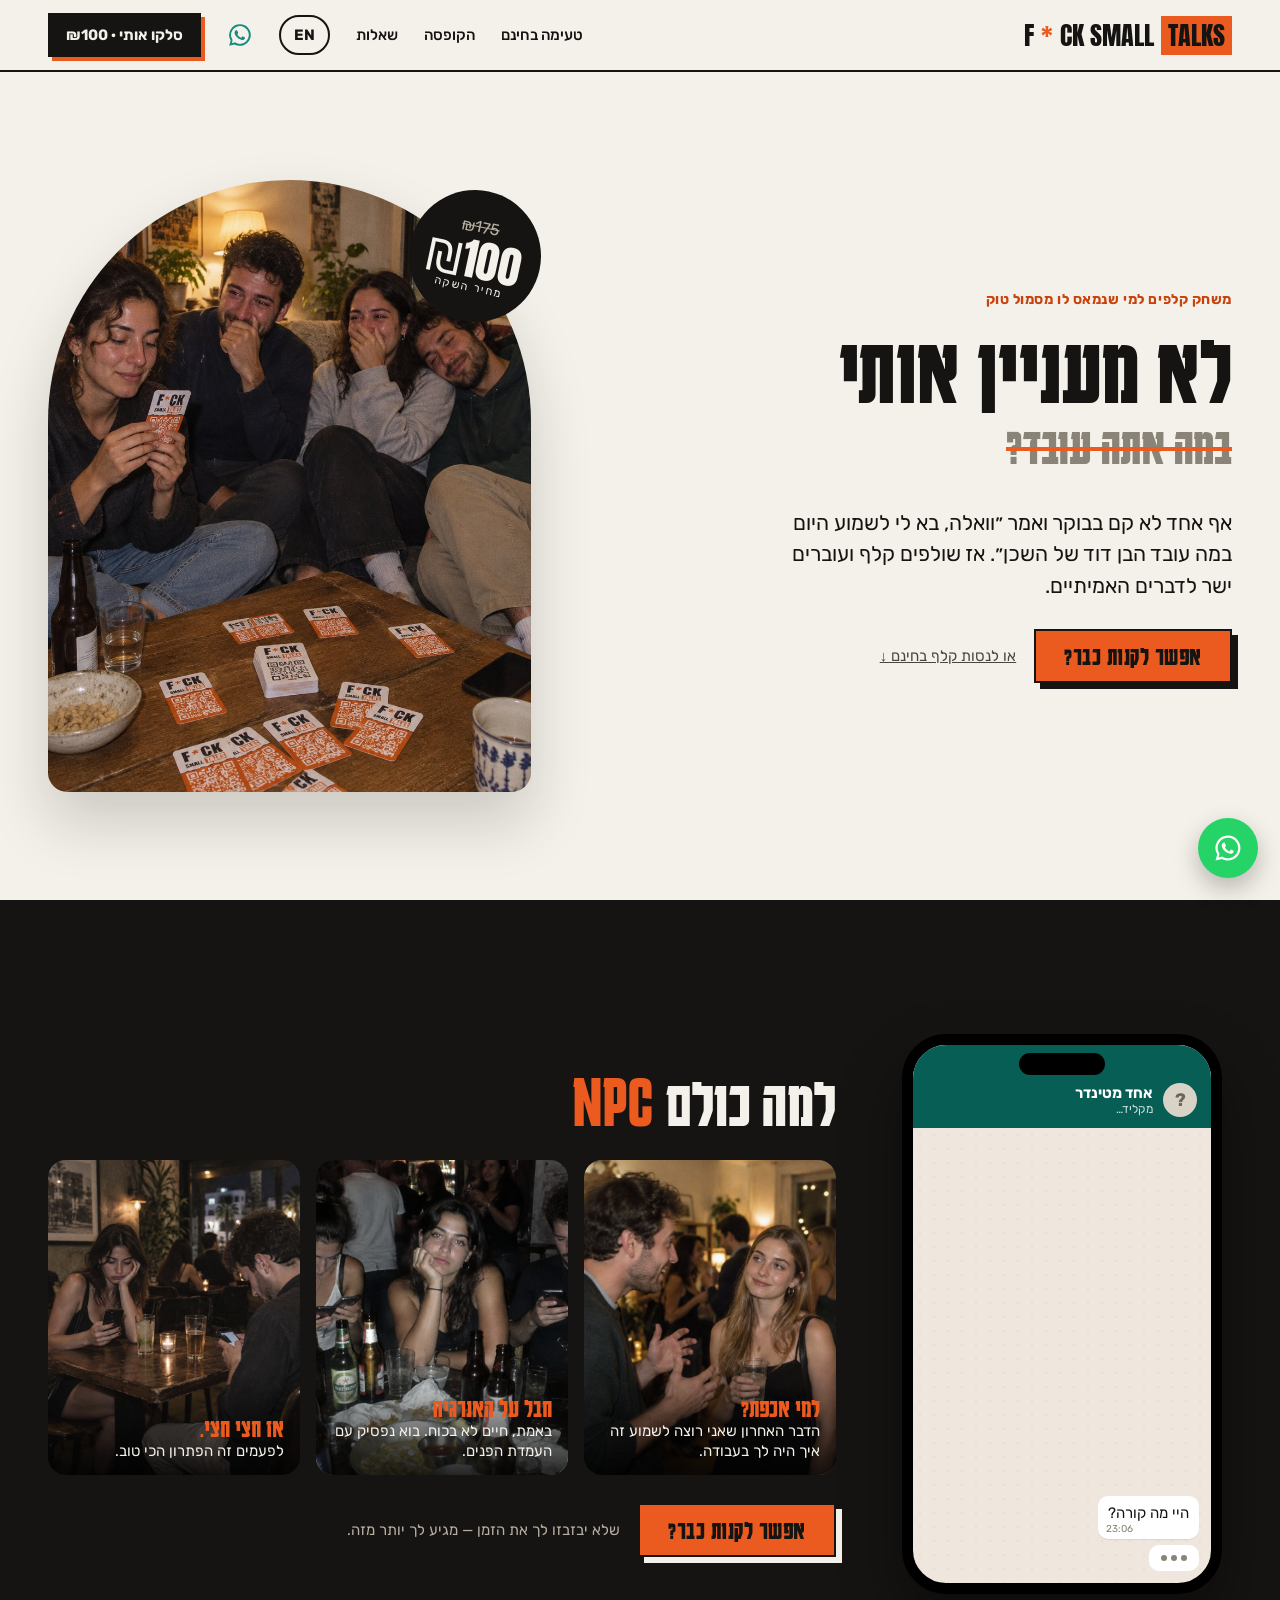
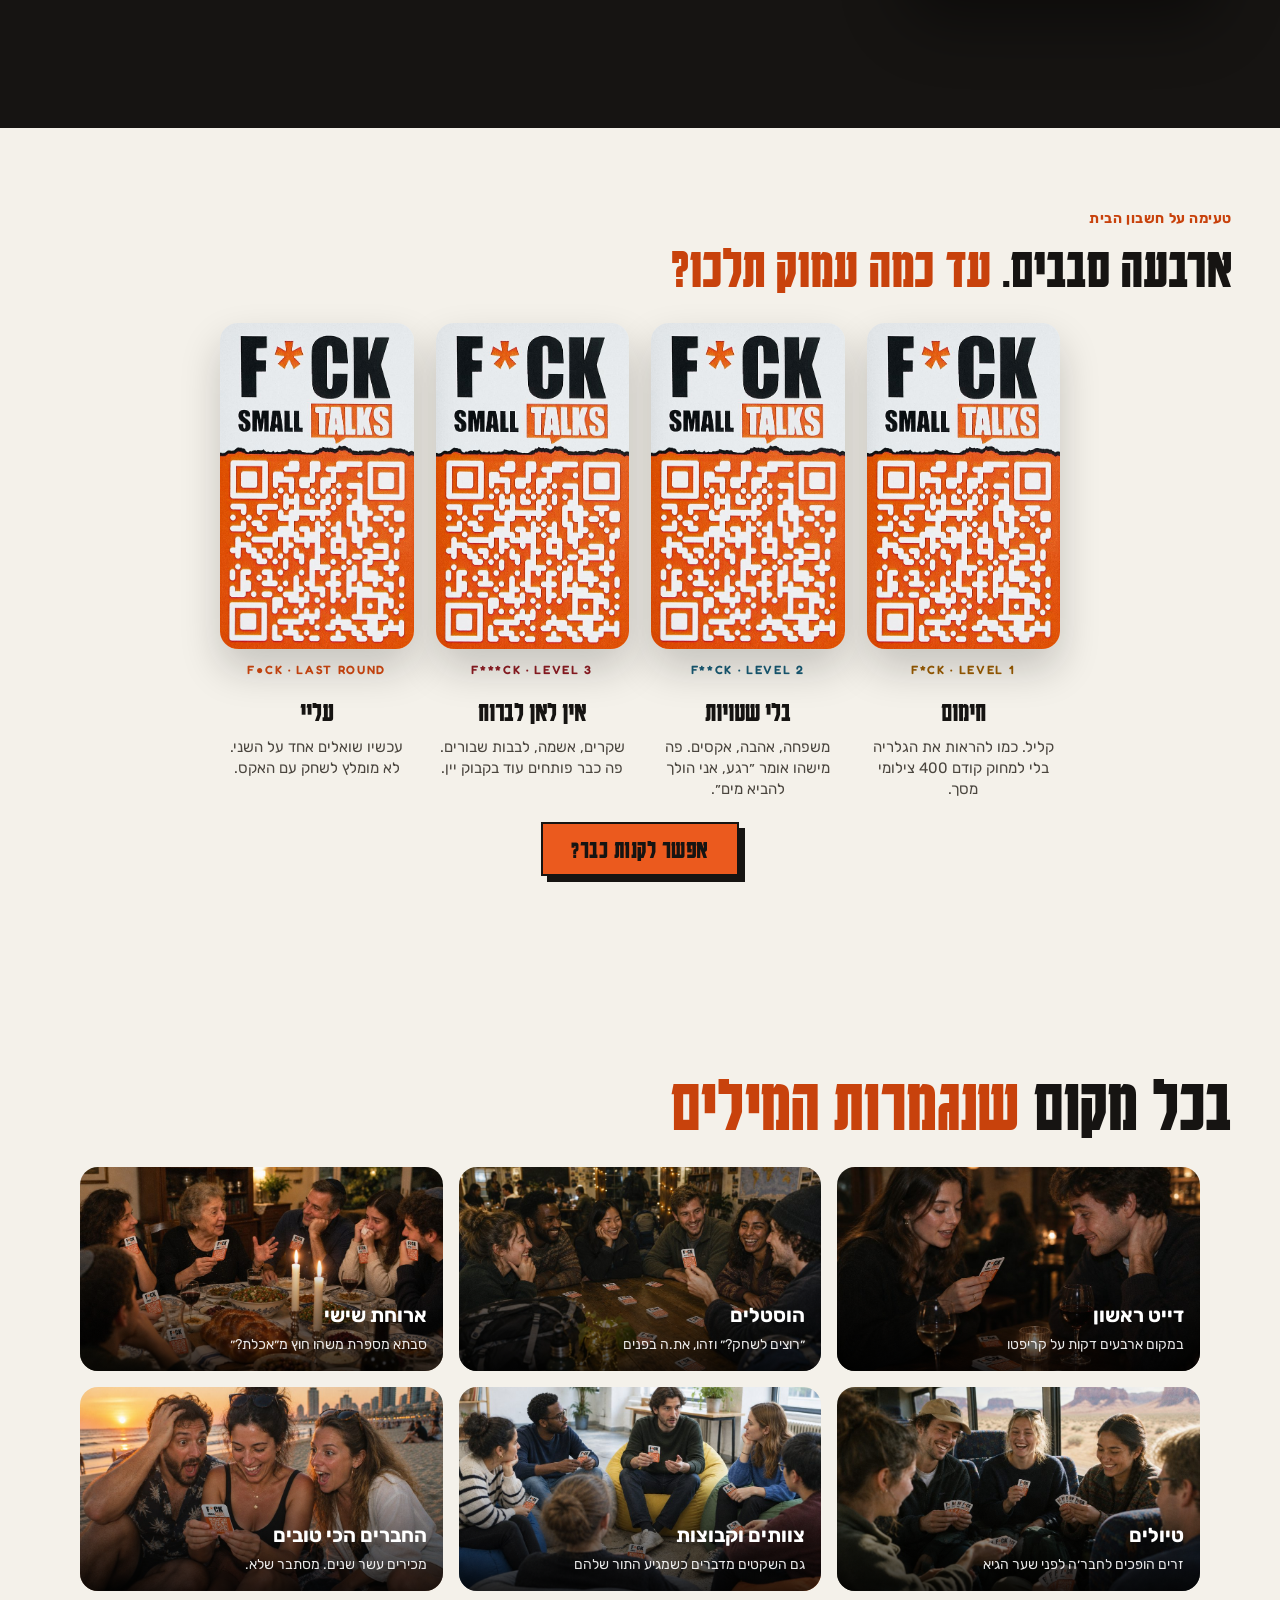
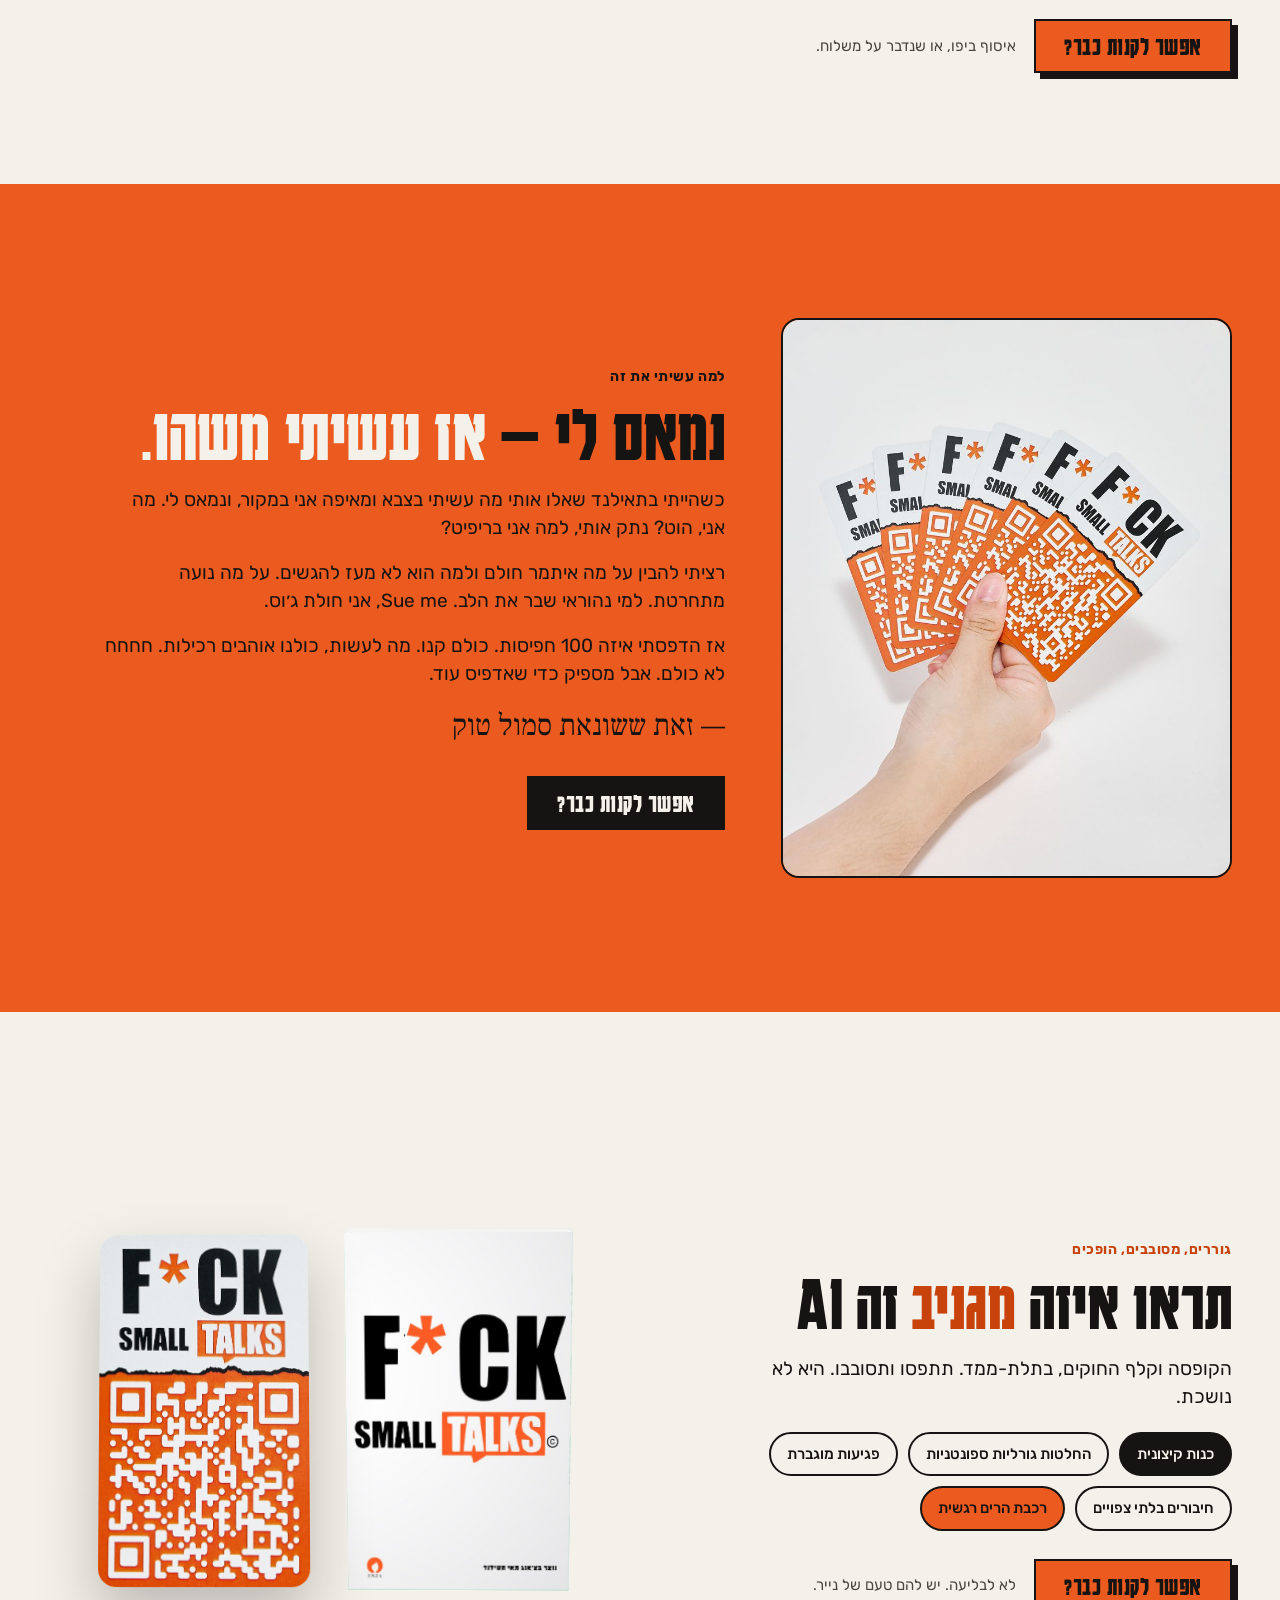
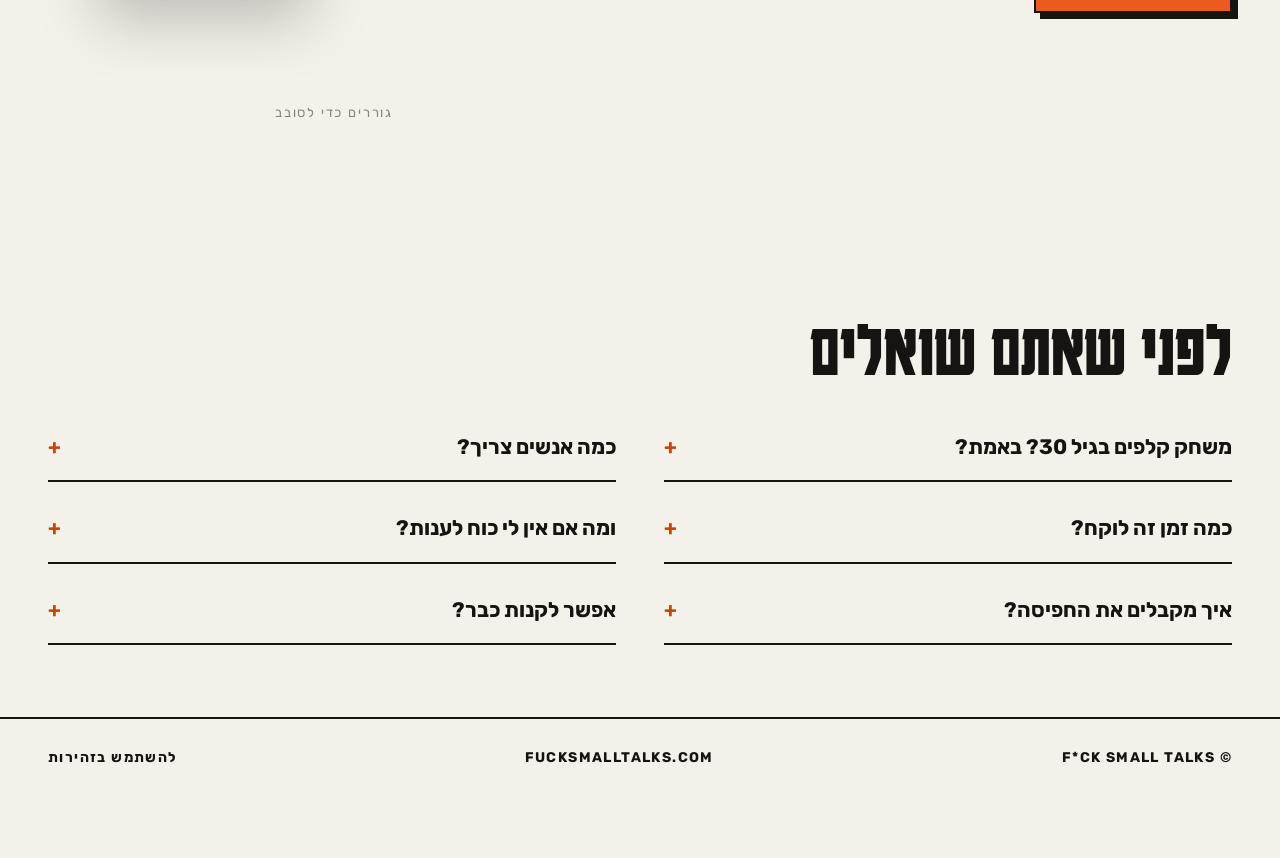
==== commit 31b4f4df: "Bring back the card-shuffle intro animation Co-Authored-By: Claude Opus 5.5 <noreply@anthropic.com> " ====
--- a/docs/he.html
+++ b/docs/he.html
@@ -22,6 +22,10 @@
 </style>
 </head>
 <body>
+<div class="intro" aria-hidden="true">
+  <div class="intro-txt">מערבבים. <span class="o">ביי ביי סמול טוק.</span></div>
+  <div class="deal d1"></div><div class="deal d2"></div><div class="deal d3"></div><div class="deal d4"></div><div class="deal d5"></div>
+</div>
 
 <nav>
   <div class="wrap">
--- a/docs/site.css
+++ b/docs/site.css
@@ -218,3 +218,15 @@
 .fc .s.b{background-size:100% 100%}
 #ai h2.display{white-space:nowrap;font-size:clamp(20px,5.6vw,84px)}
 html[lang=en] #ai h2.display{font-size:clamp(20px,5vw,76px)}
+
+/* INTRO: the deck drops, fans out, then the curtain lifts */
+.intro{position:fixed;inset:0;background:var(--ink);z-index:100;overflow:hidden;perspective:1400px;animation:curtain .9s cubic-bezier(.7,0,.2,1) 2.6s forwards}
+@keyframes curtain{to{transform:translateY(-105%);visibility:hidden}}
+.intro-txt{position:absolute;left:16px;right:16px;top:12vh;text-align:center;font-family:var(--display);font-size:clamp(34px,5vw,64px);text-transform:uppercase;color:var(--paper);opacity:0;animation:fadeup .6s ease 1.1s forwards}
+@keyframes fadeup{from{opacity:0;transform:translateY(20px)}to{opacity:1;transform:none}}
+.deal{position:absolute;left:50%;top:50%;width:min(300px,42vw);aspect-ratio:533/900;margin:-12% 0 0 calc(min(300px,42vw)/-2);border-radius:22px;background:url(img/cardback.jpg) center/cover;box-shadow:0 30px 60px rgba(0,0,0,.45);opacity:0;animation:drop .7s cubic-bezier(.2,.9,.25,1.15) forwards,fan .8s cubic-bezier(.6,0,.2,1) 1.5s forwards}
+.d1{animation-delay:.05s,1.5s;--fx:-160%;--fr:-24deg}.d2{animation-delay:.2s,1.5s;--fx:-80%;--fr:-12deg}.d3{animation-delay:.35s,1.5s;--fx:0%;--fr:0deg}.d4{animation-delay:.5s,1.5s;--fx:80%;--fr:12deg}.d5{animation-delay:.65s,1.5s;--fx:160%;--fr:24deg}
+@keyframes drop{0%{opacity:0;transform:translate3d(0,-900px,400px) rotateX(70deg) rotateZ(-30deg)}100%{opacity:1;transform:none}}
+@keyframes fan{to{opacity:1;transform:translate3d(var(--fx),40px,0) rotateZ(var(--fr))}}
+.intro .o{color:var(--orange)}
+@media (prefers-reduced-motion:reduce){.intro{display:none}}
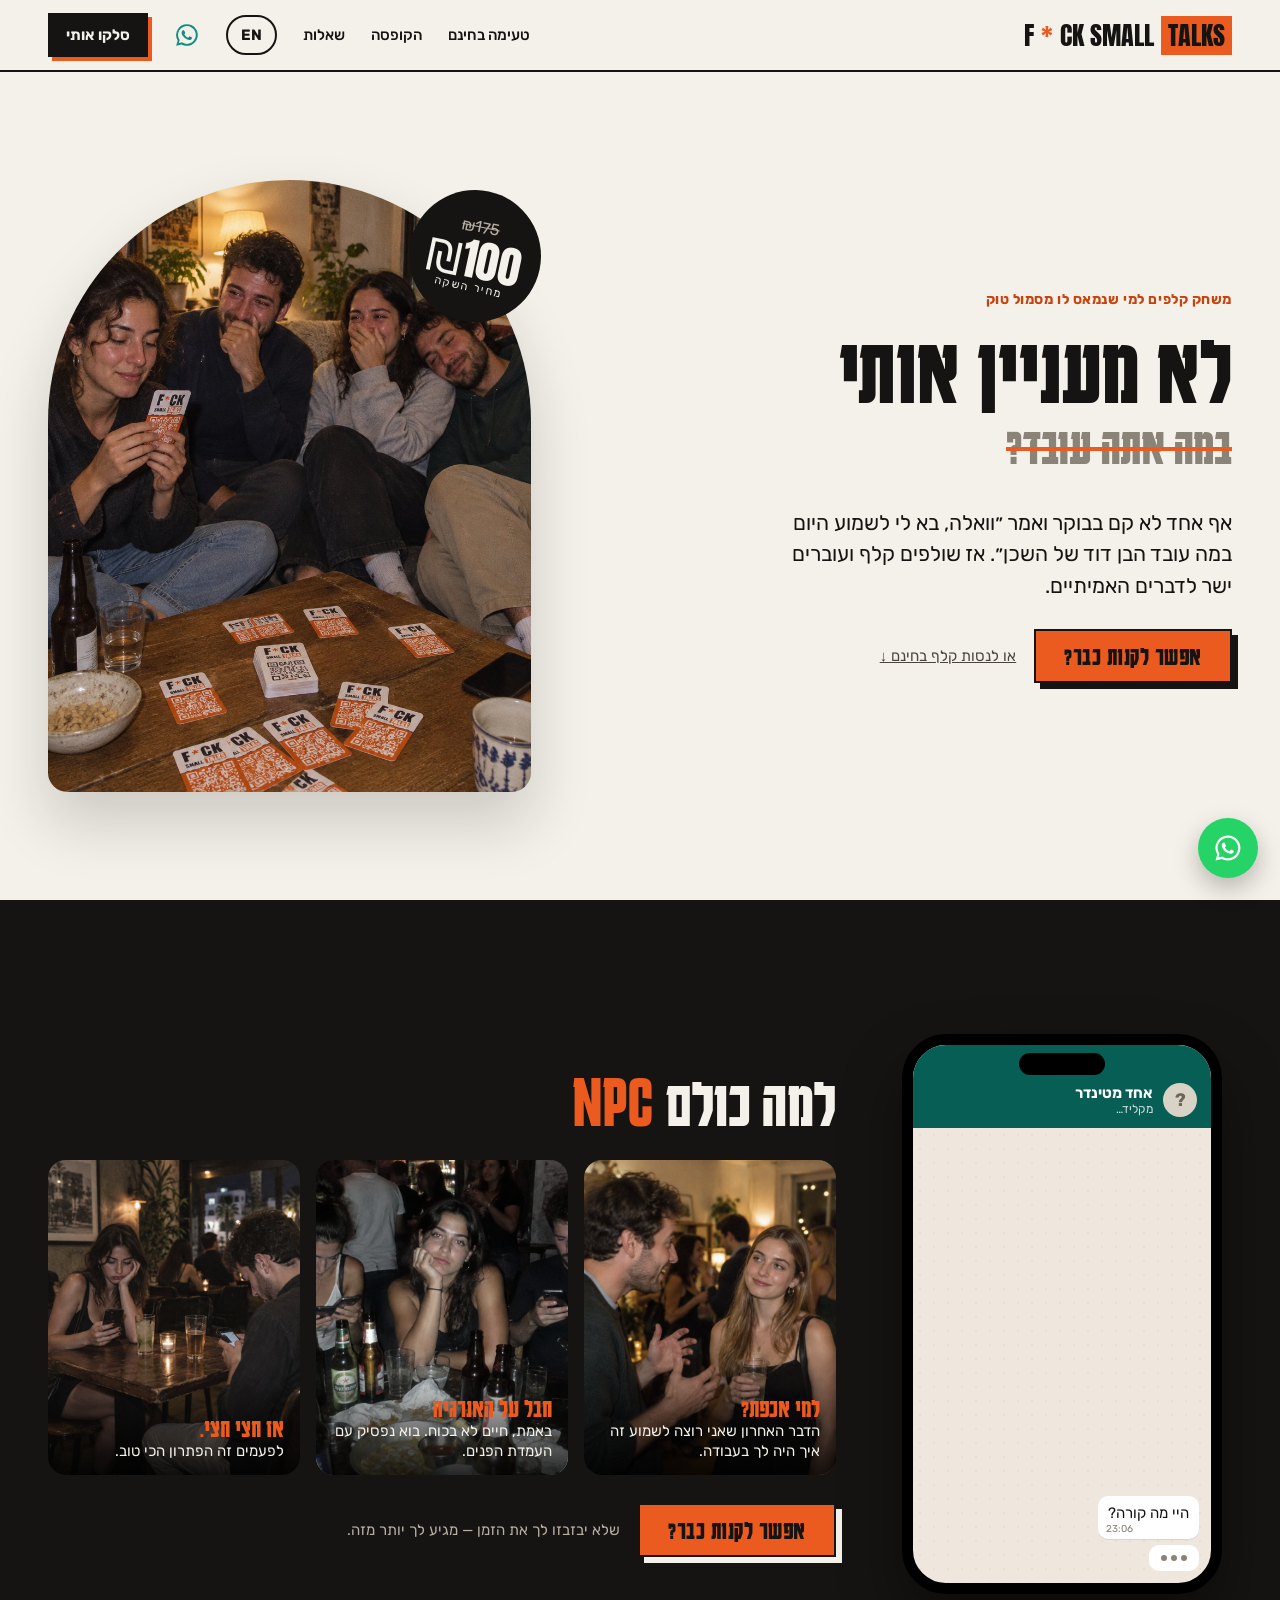
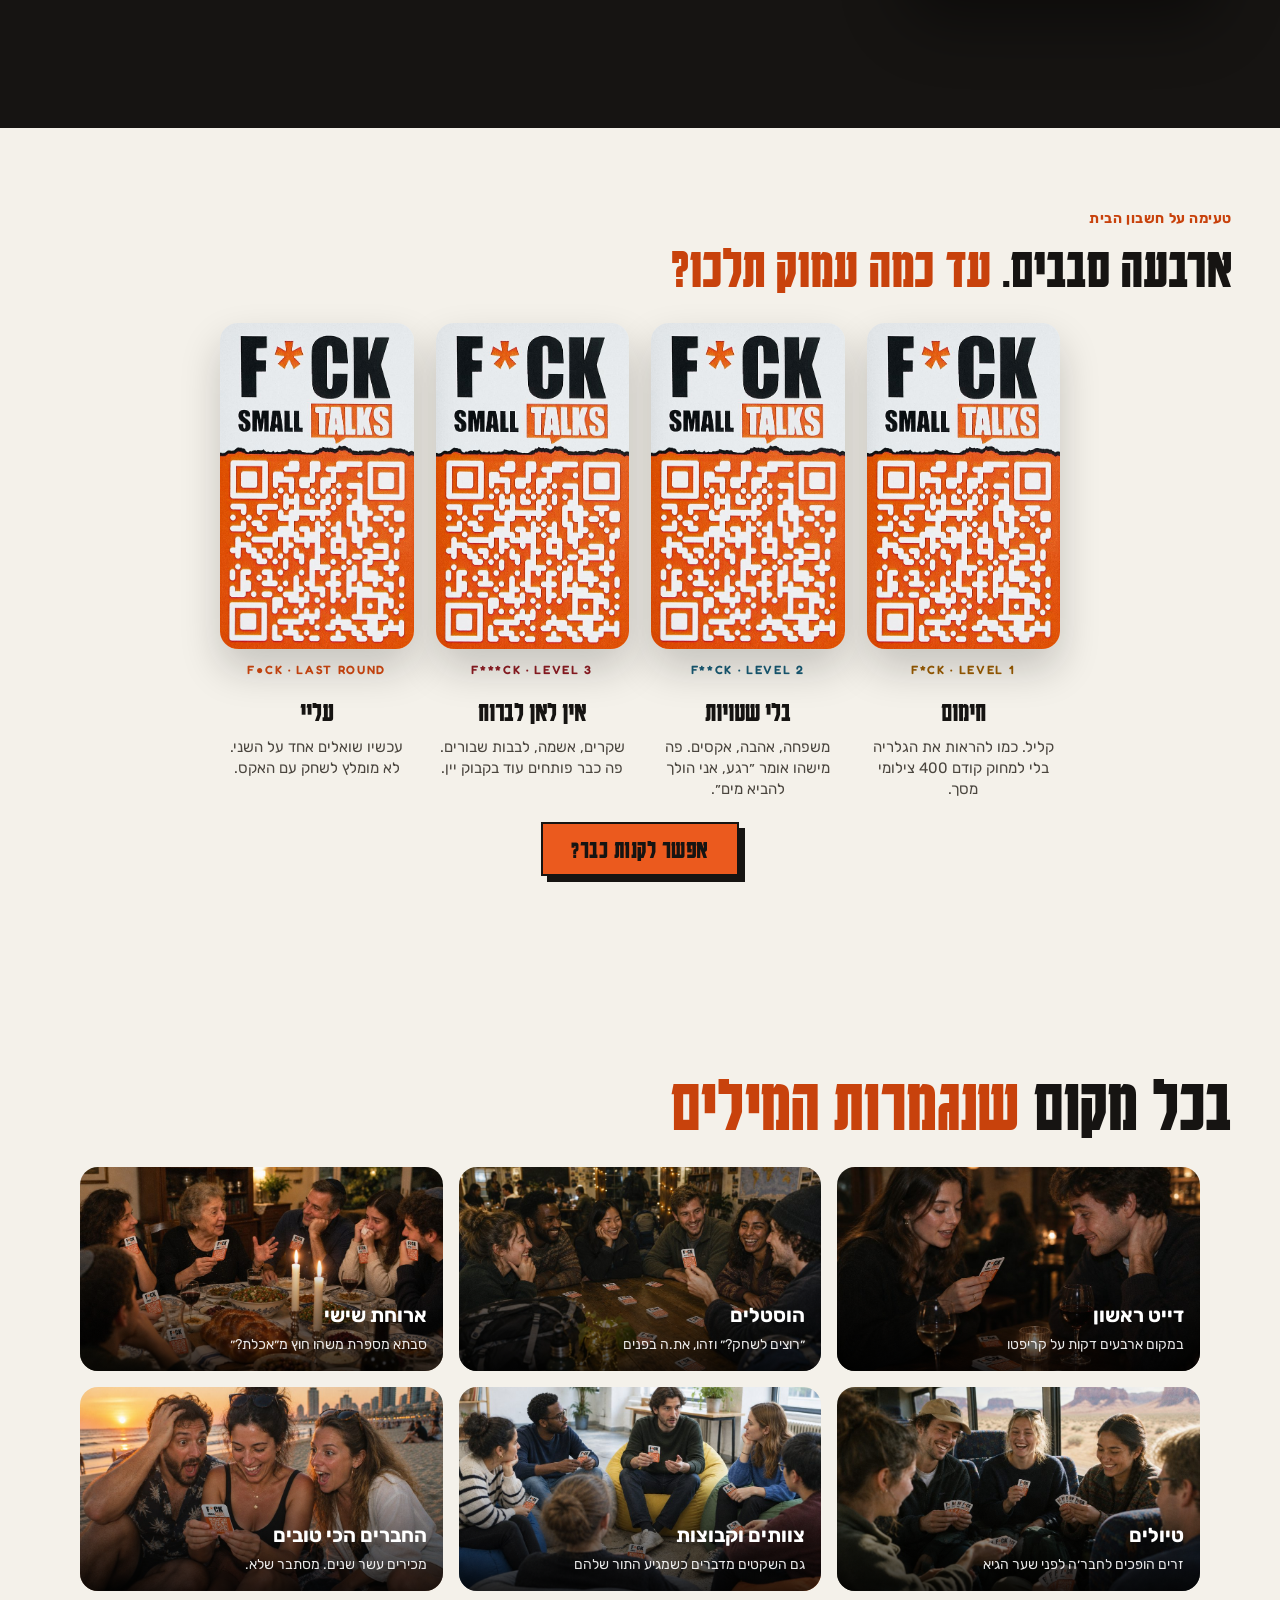
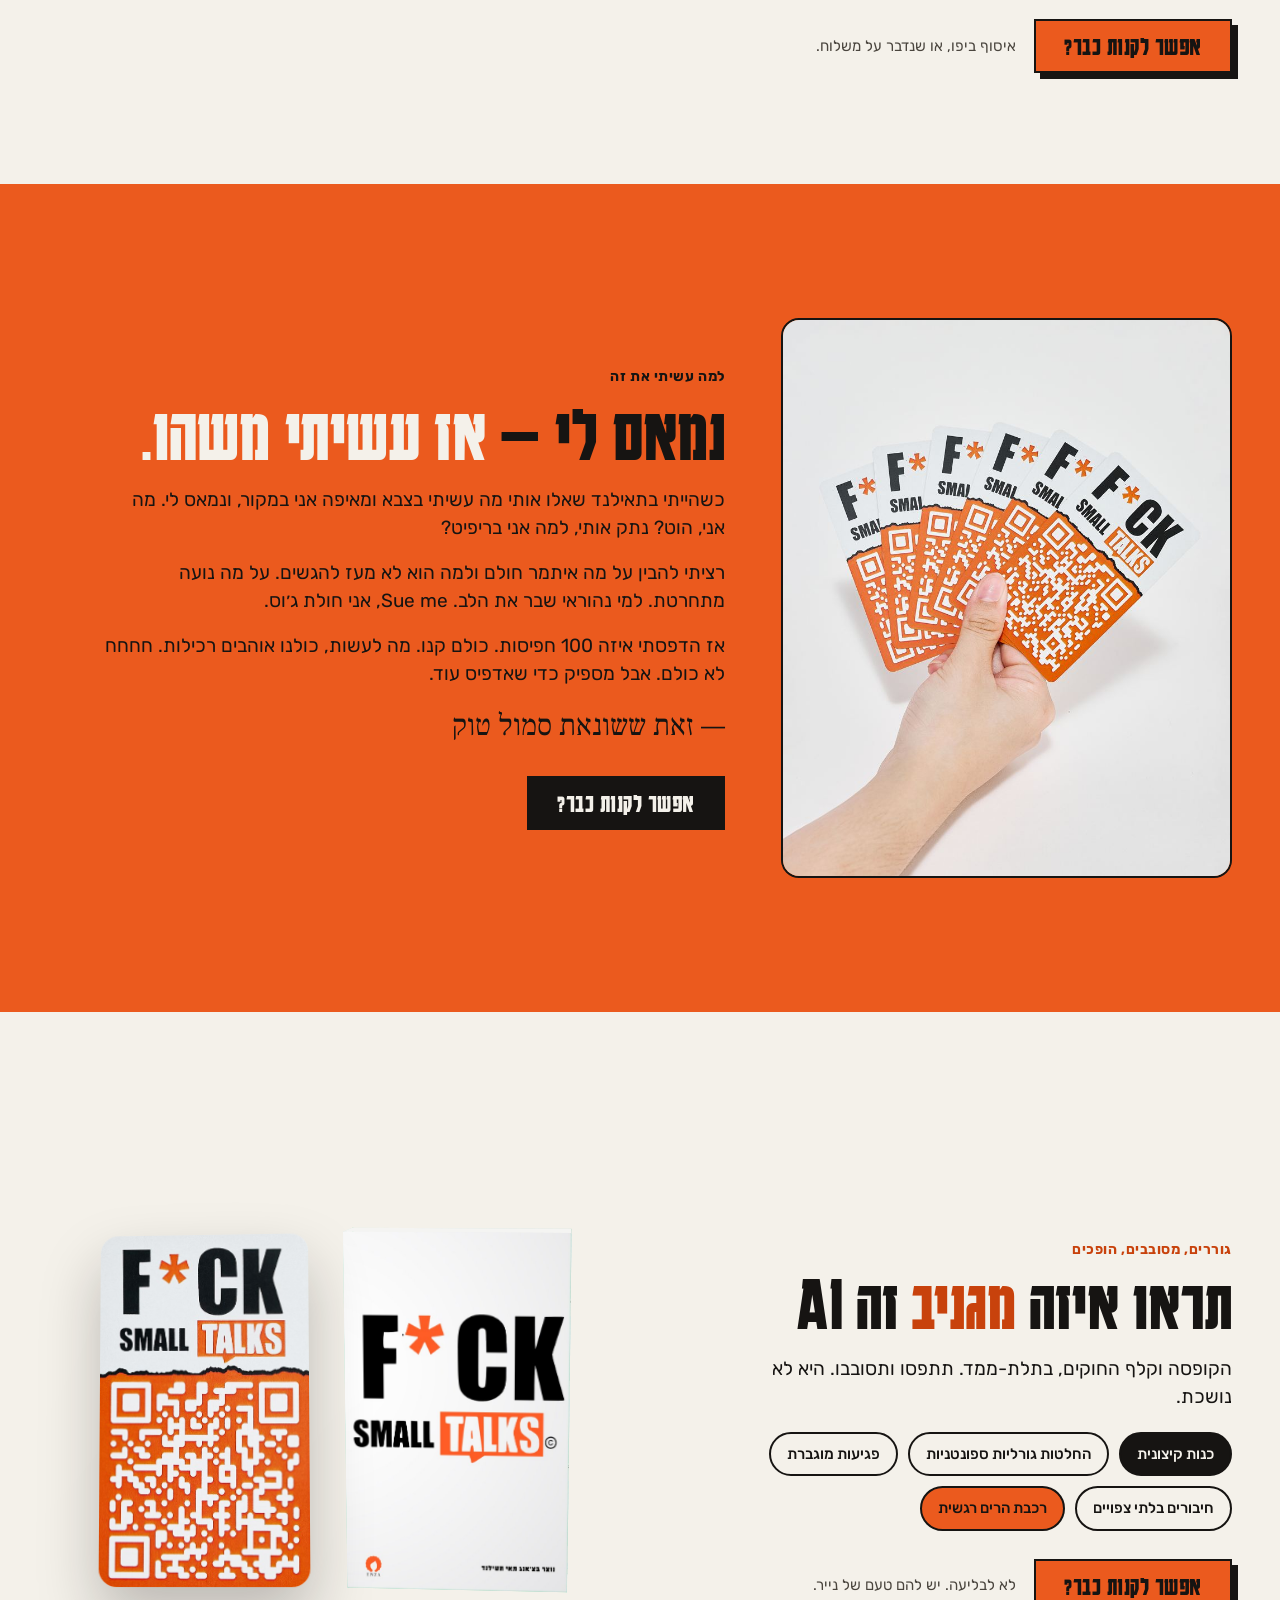
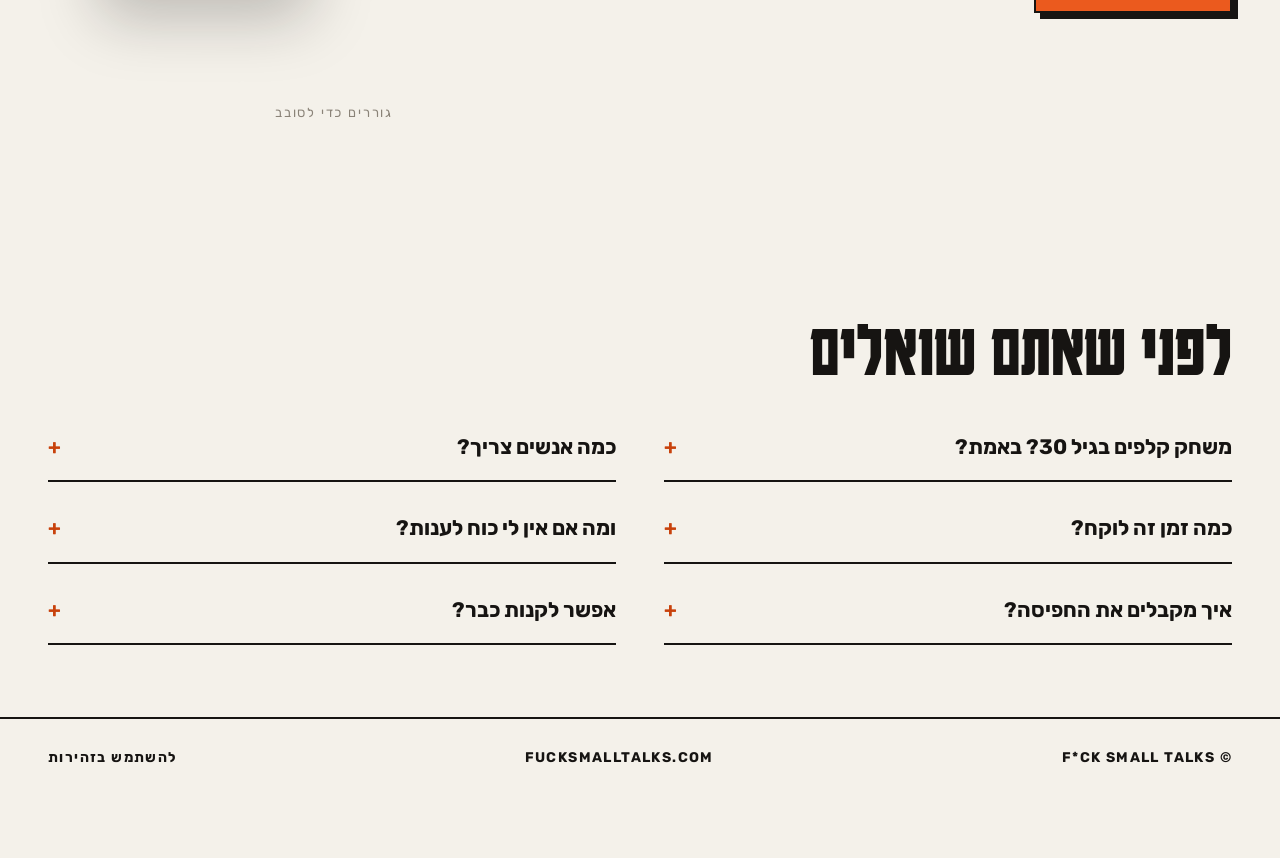
==== commit 96f9526f: "Nav buy button: just 'סלקו אותי' / 'Swipe me' Co-Authored-By: Claude Opus 5.5 <noreply@anthropic.com" ====
--- a/docs/he.html
+++ b/docs/he.html
@@ -36,7 +36,7 @@
       <a class="nl" href="#faq">שאלות</a>
       <a class="lang" href="index.html" lang="en">EN</a>
       <a class="wa-ico" data-wa aria-label="וואטסאפ"><svg width="26" height="26" viewBox="0 0 24 24" fill="currentColor" aria-hidden="true"><path d="M12 2a10 10 0 0 0-8.6 15.1L2 22l5-1.3A10 10 0 1 0 12 2Zm0 18.2c-1.5 0-3-.4-4.3-1.2l-.3-.2-3 .8.8-2.9-.2-.3A8.2 8.2 0 1 1 12 20.2Zm4.5-6.1c-.2-.1-1.5-.7-1.7-.8-.2-.1-.4-.1-.6.1l-.8 1c-.1.2-.3.2-.5.1a6.7 6.7 0 0 1-3.3-2.9c-.3-.4.2-.4.7-1.3.1-.2 0-.3 0-.4l-.8-1.8c-.2-.5-.4-.4-.6-.4h-.5c-.2 0-.4.1-.6.3-.2.2-.8.8-.8 2s.8 2.3.9 2.5c.1.2 1.6 2.5 4 3.5 1.5.6 2 .7 2.8.6.4-.1 1.5-.6 1.7-1.2.2-.6.2-1.1.1-1.2l-.5-.3Z"/></svg></a>
-      <button type="button" class="buy">סלקו אותי · ₪100</button>
+      <button type="button" class="buy">סלקו אותי</button>
     </div>
   </div>
 </nav>
